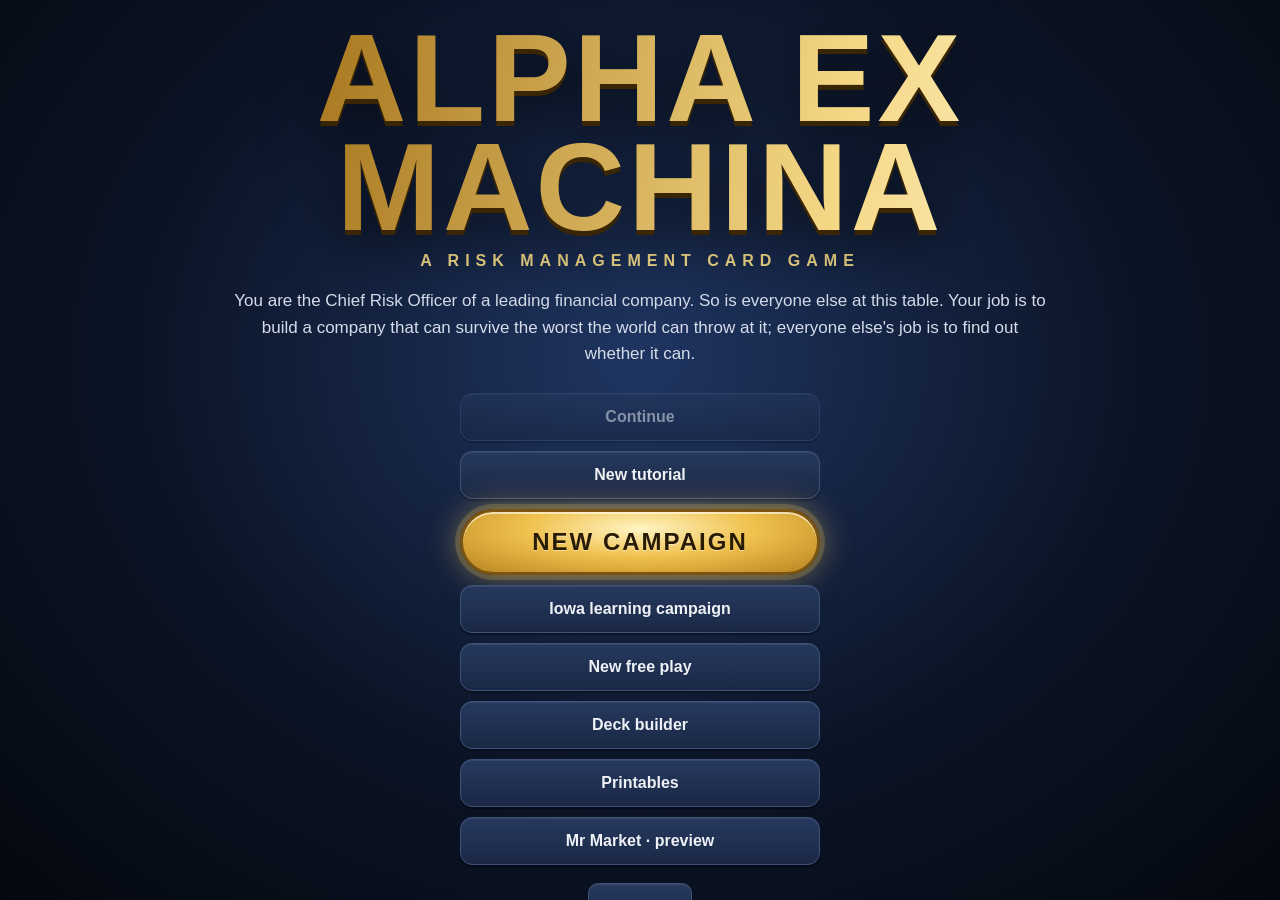
==== index.html @ c1aa37e7 "Publish Alpha ex Machina build (source d7774480)" ====
<!doctype html>
<html lang="en">
  <head>
    <meta charset="UTF-8" />
    <meta name="viewport" content="width=device-width, initial-scale=1.0" />
    <link rel="icon" type="image/svg+xml" href="./favicon.svg" />
    <meta name="description" content="Alpha ex Machina: a risk management card game. Build a financial company, run stress scenarios against your rivals, and stay solvent." />
    <!-- Playtest build: keep the public site out of search results until launch. -->
    <meta name="robots" content="noindex, nofollow" />
    <title>Alpha ex Machina</title>
    <script type="module" crossorigin src="./assets/index-DWmsCntr.js"></script>
    <link rel="stylesheet" crossorigin href="./assets/index-D6euRzTX.css">
  </head>
  <body>
    <div id="root"></div>
  </body>
</html>
---- assets/index-D6euRzTX.css ----
.iowa-course{color:#f0eade;max-width:1160px;margin:0 auto;padding:32px 24px 60px}.iowa-header{border-bottom:3px solid #eebc35;justify-content:space-between;align-items:start;gap:20px;padding-bottom:22px;display:flex}.iowa-eyebrow{color:#edc458;letter-spacing:.13em;font-size:11px;font-weight:800}.iowa-header h1{margin:8px 0 0;font-size:clamp(36px,6vw,66px);line-height:1.1}.iowa-header p{color:#c7beb0;margin:10px 0 0}.iowa-intro{justify-content:space-between;align-items:center;gap:30px;margin:26px 0;display:flex}.iowa-intro p{max-width:690px;line-height:1.6}.iowa-progress{gap:7px;min-width:130px;display:grid}.iowa-progress strong{color:#edc458;font-size:32px}.iowa-progress span{color:#c7beb0;font-size:12px}.iowa-progress progress{accent-color:#edc458;width:130px}.iowa-layout{grid-template-columns:255px minmax(0,1fr);gap:28px;margin-top:30px;display:grid}.iowa-route{flex-direction:column;gap:9px;display:flex}.iowa-route button{text-align:left;background:#211f1b;border:1px solid #514b3e;gap:6px;padding:15px;display:grid}.iowa-route button span{color:#afa99d;font-size:11px}.iowa-route button[aria-current]{background:#373020;border-color:#edc458}.iowa-route button[aria-current] span{color:#edc458}.iowa-lesson{background:#211f1c;border:1px solid #514b3e;border-radius:12px;min-width:0;padding:28px}.iowa-lesson h2{margin:10px 0 12px;font-size:28px}.iowa-lesson p{line-height:1.65}.iowa-objective{color:#f3d77f;font-size:18px}.iowa-opening,.iowa-reflection,.iowa-reward{border-top:1px solid #514b3e;margin-top:24px;padding-top:10px}.iowa-card-chips{flex-wrap:wrap;gap:8px;margin-bottom:18px;display:flex}.iowa-card-chips button{text-align:left;align-items:center;gap:8px;max-width:100%;padding:0 10px 0 0;font-size:12px;display:flex}.iowa-card-chips img{object-fit:cover;border-radius:5px 0 0 5px;width:42px;height:42px}.iowa-opening details{margin-bottom:20px}.iowa-course summary{cursor:pointer;color:#edc458;padding:10px 0}.iowa-choice-grid{grid-template-columns:repeat(2,minmax(0,1fr));gap:12px;display:grid}.iowa-choice-grid button{text-align:left;white-space:normal;border-color:#edc458;gap:12px;padding:18px;display:grid}.iowa-choice-grid span{line-height:1.5}.iowa-choice-grid b{color:#edc458;font-size:12px}.iowa-sources{margin-top:24px;font-size:13px}.iowa-sources li{overflow-wrap:anywhere;margin:12px 0}.iowa-sources a{color:#e9cf7d}.iowa-deck{border-top:1px solid #514b3e;margin-top:30px;padding:18px 0}.iowa-deck-list{grid-template-columns:repeat(3,minmax(0,1fr));gap:8px;display:grid}.iowa-deck-list button{text-align:left;white-space:normal}.iowa-footer{color:#b3aca0;font-size:13px;line-height:1.6}.iowa-resume,.iowa-complete{background:#353020;border:1px solid #edc458;border-radius:8px;margin-top:20px;padding:18px}.iowa-resume{justify-content:space-between;align-items:center;gap:16px;display:flex}.iowa-warning{z-index:500;color:#fff;background:#5d2925;padding:16px;position:relative}.iowa-warning .button-row{margin-top:10px}.iowa-drill{color:#f0eade;background:#353020;border-bottom:1px solid #edc458;gap:5px;padding:12px 20px;font-size:13px;display:grid}@media (width<=700px){.iowa-course{padding:20px 14px 40px}.iowa-header{align-items:center}.iowa-header button{flex-shrink:0}.iowa-intro{gap:15px}.iowa-progress{min-width:80px}.iowa-progress progress{width:80px}.iowa-layout{grid-template-columns:1fr;gap:16px}.iowa-route{grid-template-columns:repeat(2,minmax(0,1fr));display:grid}.iowa-route button{padding:12px}.iowa-lesson{padding:20px}.iowa-choice-grid,.iowa-deck-list{grid-template-columns:1fr}.iowa-resume{flex-direction:column;align-items:start}}:root{--k:1;--bg:#0b1322;--panel:#16233d;--panel-2:#1c2b4a;--line:#2b3b5c;--text:#eef1f6;--muted:#9aa8c0;--gold:#e0b84f;--gold-2:#f6dc8a;--brass:#c9a24a;--danger:#e0605a;--ok:#5fbf7a;--glow:#3dff6e;--paper:#f7f5ef;--ink:#1d1b18;--report-ink:#1b2230;--report-muted:#5b6475;--life:#e3d3a4;--annuity:#aec8e6;--health:#b1d8b5;--pc:#e6a99d;--specialty:#c5b6db;--financials:#9ed9d3;--serif:"Palatino Linotype", Palatino, "Book Antiqua", Georgia, serif;--sans:"Avenir Next", Avenir, "Segoe UI", "Helvetica Neue", Helvetica, Arial, sans-serif;--condensed:"Avenir Next Condensed", "Bahnschrift SemiCondensed", "Roboto Condensed", "Arial Narrow", sans-serif;--figure:"DIN Alternate", Bahnschrift, "Roboto Condensed", "Arial Narrow", sans-serif;--strip-font:"DIN Condensed", "Bahnschrift Condensed", "Roboto Condensed", "Arial Narrow", sans-serif;--display:"Arial Black", "Helvetica Neue", Arial, sans-serif;--outline:0 0 2px #000, 0 1px 0 #000, 0 -1px 0 #000, 1px 0 0 #000, -1px 0 0 #000, 0 2px 3px #0009;--lightningcss-light: ;--lightningcss-dark:initial;color-scheme:dark;color:var(--text);background:var(--bg);font-family:-apple-system,BlinkMacSystemFont,Segoe UI,Roboto,Helvetica,Arial,sans-serif}*{box-sizing:border-box}img{-webkit-user-drag:none}body{background:var(--bg);min-height:100vh;margin:0}h1,h2,h3,h4{margin:.4em 0}a{color:var(--gold)}.muted{color:var(--muted)}button,.button{font:inherit;color:var(--text);cursor:pointer;background:linear-gradient(#26395e,#1a2845);border:1px solid #3d5179;border-radius:10px;justify-content:center;align-items:center;gap:6px;padding:7px 14px;font-size:13px;font-weight:600;text-decoration:none;transition:transform 80ms,filter .15s,border-color .15s;display:inline-flex;box-shadow:inset 0 1px #ffffff14,0 2px #00000059}button:hover:not(:disabled),.button:hover{filter:brightness(1.15);border-color:var(--gold)}button:active:not(:disabled){transform:translateY(1px)}button:disabled{opacity:.5;cursor:not-allowed}button.primary{color:#2a1b04;text-shadow:0 1px #ffffff59;background:linear-gradient(#f8d97f,#d6a53a);border-color:#8a6414}button.big,.button.big{border-radius:12px;padding:11px 22px;font-size:16px}button small{opacity:.85;font-weight:500}button:focus-visible,select:focus-visible,[role=button]:focus-visible{outline:3px solid var(--gold);outline-offset:2px}select{font:inherit;color:var(--text);background:var(--panel-2);border:1px solid var(--line);border-radius:8px;padding:5px 8px;font-size:13px}.button-row{flex-wrap:wrap;align-items:center;gap:8px;display:flex}.button-row.center{justify-content:center}.check{align-items:center;gap:6px;margin:4px 0;font-size:14px;display:flex}.check.small{color:var(--muted);font-size:12px}.play-button{font-family:var(--display);letter-spacing:2px;text-transform:uppercase;color:#2a1b04;text-shadow:0 1px #ffffff73;background:radial-gradient(at 50% 28%,#fff4c4,#f0c24f 45%,#b98521 100%);border:3px solid #7a5410;border-radius:999px;padding:16px 46px;font-size:24px;animation:2.4s ease-in-out infinite glow-pulse;box-shadow:0 0 0 5px #e0b84f38,0 0 32px #ffd26480,inset 0 2px #fff9}.play-button small{letter-spacing:0;text-transform:none;font-family:-apple-system,Segoe UI,sans-serif;font-size:13px}.card-face{--strip:#56657a;--strip2:var(--strip);--accent:var(--strip);background:var(--paper);width:300px;height:420px;color:var(--report-ink);font-family:var(--sans);text-align:left;border-radius:12px;display:flex;position:relative;overflow:hidden;box-shadow:0 10px 24px #00000073,0 0 0 1px #2b2f36}.card-strip{background:linear-gradient(var(--strip) 50%, var(--strip2) 50%);flex-direction:column;flex:none;justify-content:space-between;align-items:center;width:26px;padding:62px 0 8px;display:flex}.strip-label{writing-mode:vertical-rl;white-space:nowrap;font-family:var(--strip-font);letter-spacing:3px;text-transform:uppercase;color:#fff;font-size:15px;font-weight:700;rotate:180deg}.card-strip .pips{flex-direction:column;gap:3px}.card-strip .pip{border:1.5px solid #fff;width:17px;height:17px;font-size:9px}.card-main{flex-direction:column;flex:1;min-width:0;display:flex}.card-head{border-bottom:2px solid var(--accent);flex:none;padding:7px 10px 5px;position:relative}.card-face[data-dark=true] .card-head{padding-right:68px}.card-name{font-size:16px;font-weight:700;line-height:1.12;display:block}.card-class{white-space:nowrap;text-overflow:ellipsis;font-family:var(--condensed);letter-spacing:1px;text-transform:uppercase;color:var(--report-muted);margin-top:2px;font-size:9.5px;font-weight:600;display:block;overflow:hidden}.card-face .struck{color:var(--report-muted)}.dark-stamp{font-family:var(--strip-font);letter-spacing:2px;text-transform:uppercase;color:#9b1b33;background:#fff9;border:2px solid #9b1b33;border-radius:3px;padding:0 5px;font-size:13px;font-weight:700;position:absolute;top:6px;right:7px;rotate:8deg}.card-art{object-fit:cover;background:#2a2a2a;flex:0 158px;width:100%;height:158px;min-height:40px;display:block}.figures{background:color-mix(in srgb, var(--accent) 10%, white);border-bottom:1px solid color-mix(in srgb, var(--accent) 50%, white);flex:none;display:flex}.figure{flex:1;min-width:0;padding:3px 8px 4px}.figure+.figure{border-left:1px solid color-mix(in srgb, var(--accent) 40%, white)}.figure-label{font-family:var(--condensed);letter-spacing:1px;text-transform:uppercase;color:var(--report-muted);font-size:8.5px;font-weight:600;display:block}.figure-value{white-space:nowrap;font-family:var(--figure);align-items:center;gap:5px;font-size:19px;font-weight:700;line-height:1.15;display:flex}.figure-value.text{font-size:13.5px;line-height:1.6}.figure-value small{font-family:var(--sans);color:var(--report-muted);text-overflow:ellipsis;font-size:8.5px;font-style:italic;font-weight:400;overflow:hidden}.unit{flex:none;display:inline-block}.unit.leverage{background:#2f7fd0;border:1px solid #1d4f82;border-radius:1px;width:9px;height:9px;margin:0 2px;rotate:45deg}.unit.surplus{background:#d19a2a;border:1px solid #7a5210;border-radius:50%;width:11px;height:11px}.pips{gap:3px;display:flex}.pip{width:16px;height:16px;font-size:9px;font-family:var(--display);color:var(--ink);border:1px solid #3b3b3b;border-radius:50%;place-items:center;display:grid}.pip[data-line=Life]{background:var(--life)}.pip[data-line=Annuity]{background:var(--annuity)}.pip[data-line=Health]{background:var(--health)}.pip[data-line=P\&C]{background:var(--pc)}.pip[data-line=Specialty]{background:var(--specialty)}.pip[data-line=Financials]{background:var(--financials)}.text-box{flex:1 0 auto;min-height:0;padding:6px 10px 3px;font-size:12px;line-height:1.32}.text-box p{margin:0 0 5px}.tags,.chips{flex-wrap:wrap;gap:3px;margin-bottom:5px;display:flex}.tag-pill{font-family:var(--condensed);letter-spacing:.6px;text-transform:uppercase;color:#fff;background:var(--accent);border-radius:3px;padding:1px 5px;font-size:9.5px;font-weight:700}.chip{font-family:var(--condensed);border-radius:6px;padding:1px 5px;font-size:10px;font-weight:700}.chip.exposure{color:#7c2419;background:#f6d9d4;border:1px solid #b3473a}.chip.hedge{color:#1f5a2b;background:#dcefdc;border:1px solid #3f8a4c}.text-box .tag-note{color:var(--report-muted);font-size:.82em;font-style:italic}.text-box .flavor{color:var(--report-muted);white-space:pre-line;font-style:italic}.text-box .flavor:before{content:"";background:var(--accent);width:40px;height:2px;margin-bottom:4px;display:block}.card-face.compact.text-l .text-box{font-size:16px;line-height:1.28}.card-face.compact.text-m .text-box{font-size:14px;line-height:1.28}.card-face.compact.text-s .text-box{font-size:12.5px;line-height:1.28}.card-face.compact.text-xs .text-box{font-size:11px;line-height:1.25}.card-face.compact.text-xxs .text-box{font-size:10px;line-height:1.22}.card-face.compact .chips .chip,.card-face.compact .tag-pill{font-size:11px}.card-face.compact .flavor{font-size:.86em}.card-face.text-long .text-box{font-size:11px;line-height:1.27}.card-face.text-longest .text-box{font-size:10px;line-height:1.24}.card-face.short-art .card-art{flex-basis:72px}.card-face.short-art .tag-note,.card-face[data-kind=scenario].short-art .chips{display:none}.card-footer{font-family:var(--strip-font);letter-spacing:1px;text-transform:uppercase;color:var(--report-muted);border-top:1px solid #d9dbe0;flex:none;justify-content:space-between;padding:3px 10px 4px;font-size:9px;font-weight:700;display:flex}.learn-more{z-index:3;color:#fff;min-width:24px;height:24px;font-family:var(--condensed);letter-spacing:.4px;text-transform:uppercase;background:#141a28bf;border:1.5px solid #ffffffe6;border-radius:999px;justify-content:center;align-items:center;gap:0;padding:0 6px;font-size:12px;font-weight:700;line-height:1;transition:background .15s,border-color .15s,opacity .15s;display:inline-flex;position:absolute;box-shadow:0 2px 6px #00000073}.learn-more b{font-family:var(--display);font-size:14px;line-height:1}.learn-more span{margin-left:5px;display:none}.learn-more:hover:not(:disabled),.learn-more:focus-visible{background:var(--gold);color:#2a1b04;filter:none;border-color:#fff}.learn-more:hover span,.learn-more:focus-visible span{display:inline}[data-kind=line][data-line=Life],.line-tile[data-line=Life]{--frame:var(--life)}[data-kind=line][data-line=Annuity],.line-tile[data-line=Annuity]{--frame:var(--annuity)}[data-kind=line][data-line=Health],.line-tile[data-line=Health]{--frame:var(--health)}[data-kind=line][data-line=P\&C],.line-tile[data-line=P\&C]{--frame:var(--pc)}[data-kind=line][data-line=Specialty],.line-tile[data-line=Specialty]{--frame:var(--specialty)}[data-kind=line][data-line=Financials],.line-tile[data-line=Financials]{--frame:var(--financials)}[data-kind=line][data-line2=Health],.line-tile[data-line2=Health]{--frame2:var(--health)}[data-kind=line][data-line2=Specialty],.line-tile[data-line2=Specialty]{--frame2:var(--specialty)}[data-kind=investment]{--frame:#c3cbd4}[data-kind=program]{--frame:#9fd1c8}[data-kind=talent]{--frame:#e3cf98}[data-kind=talent][data-ceo=true]{--frame:#d1a846}[data-kind=tool]{--frame:#d4dba8}[data-kind=scenario][data-tier=each_opponent]{--frame:#7a2e2e}[data-kind=scenario][data-tier=target_opponent]{--frame:#4a3464}[data-kind=scenario][data-tier=systemic]{--frame:#1f1f1f}[data-kind=line][data-line=Life]{--strip:#a07a2a}[data-kind=line][data-line=Annuity]{--strip:#3d6fa3}[data-kind=line][data-line=Health]{--strip:#3a8a55}[data-kind=line][data-line=P\&C]{--strip:#b4553e}[data-kind=line][data-line=Specialty]{--strip:#6c56a0}[data-kind=line][data-line=Financials]{--strip:#2a8c83}[data-kind=line][data-line2=Health]{--strip2:#3a8a55}[data-kind=line][data-line2=Specialty]{--strip2:#6c56a0}.card-face[data-kind=investment]{--strip:#56657a}.card-face[data-kind=program]{--strip:#33507a}.card-face[data-kind=talent]{--strip:#9a7b2f}.card-face[data-kind=office]{--strip:#397785}.card-face[data-kind=talent][data-ceo=true]{--strip:#7e5d12}.card-face[data-kind=tool]{--strip:#6b7a2c}.card-face[data-kind=scenario][data-inspection=false]{--strip:#8e2f2f}.card-face[data-kind=scenario][data-inspection=true]{--strip:#5a3d7c}.card-face[data-dark=true]{--strip:#2b1a1e;--strip2:#2b1a1e;--accent:#9b1b33;box-shadow:0 10px 24px #0000008c,0 0 14px #a5163073,0 0 0 1px #7d1426}.title-screen{background:radial-gradient(at 50% 40%,#1f3561 0%,#0b1426 55%,#04080f 100%);place-items:safe center;padding:24px;display:grid;position:fixed;inset:0;overflow:hidden auto}.title-drift{pointer-events:none;position:absolute;inset:0;overflow:hidden}.drift-card{left:calc(var(--i) * 10% - 4%);opacity:.2;filter:blur(1.2px)saturate(.8);scale:.46;rotate:calc((var(--i) - 4.5) * 7deg);animation:drift calc(30s + mod(var(--i) * 3, 7) * 2.9s) linear infinite;animation-delay:calc(mod(var(--i) * 7, 10) * -3.4s);position:absolute;bottom:-440px}.title-center{text-align:center;flex-direction:column;align-items:center;max-width:820px;display:flex;position:relative}.logo{font-family:var(--display);text-transform:uppercase;letter-spacing:3px;background:linear-gradient(100deg,#a8781f 0%,#f5d886 32%,#fff7d6 50%,#f5d886 68%,#a8781f 100%) 0 0/260% 100%;color:#0000;filter:drop-shadow(0 5px #3a2605)drop-shadow(0 16px 30px #000000b3);-webkit-background-clip:text;background-clip:text;flex-direction:column;align-items:center;margin:0;font-size:clamp(40px,12vw,124px);line-height:.88;animation:6s ease-in-out infinite shine,.9s cubic-bezier(.2,1.3,.4,1) both logo-in;display:flex}.tagline{letter-spacing:6px;text-transform:uppercase;color:var(--gold-2);margin:10px 0 0;font-weight:800}.title-center .lede{color:#d5dcea;margin:18px 0 26px;font-size:17px;line-height:1.55}.title-buttons{flex-direction:column;gap:10px;width:min(360px,100%);display:flex}.title-buttons>button{width:100%;min-height:48px}.menu-sound{min-height:44px;color:var(--gold-2);margin:18px 0 0}.title-notice{text-align:left;color:#d5dcea;border:1px solid var(--line);border-left:3px solid var(--gold);background:#0b1322e6;border-radius:8px;max-width:560px;margin:22px 0 0;padding:12px 16px;font-size:14px;line-height:1.5}.title-notice strong{color:var(--gold-2)}.continue-screen{max-width:680px}.continue-options,.printables-grid{grid-template-columns:repeat(auto-fit,minmax(min(240px,100%),1fr));gap:14px;display:grid}.continue-choice,.printable{text-align:left;color:var(--text);background:var(--panel);border:1px solid var(--line);border-radius:12px;flex-direction:column;align-items:flex-start;gap:8px;padding:18px;display:flex}.continue-choice strong,.printable strong{color:var(--gold-2);font-size:18px}.continue-choice span,.printable span{color:var(--muted);line-height:1.5}.printable{text-decoration:none}.printable:hover{border-color:var(--gold);background:var(--panel-2)}.printable small{color:var(--gold-2);margin-top:auto}.printables-screen h2{font-family:var(--serif);color:var(--gold-2)}.printables-screen section{margin:28px 0}.campaign-replace{border:1px solid var(--gold);border-radius:12px;margin-top:16px;padding:16px}.intro-player{z-index:200;background:var(--bg);place-items:center;display:grid;position:fixed;inset:0}.intro-player video{object-fit:contain;background:var(--bg);width:100%;min-width:0;height:100%;min-height:0}.intro-skip{top:max(16px, env(safe-area-inset-top));position:absolute;right:16px}.setup-screen,.screen{max-width:1120px;margin:0 auto;padding:22px 24px 60px}.setup-head{justify-content:space-between;align-items:center;gap:12px;display:flex}.setup-head h1{font-family:var(--serif);color:var(--gold-2);font-size:34px}.hero-select{grid-template-columns:minmax(0,1fr) 360px;align-items:start;gap:18px;display:grid}.deck-grid{grid-template-columns:repeat(auto-fill,minmax(150px,1fr));gap:12px;display:grid}.deck-hero{text-align:center;background:linear-gradient(#1c2b4a,#121d33);border:2px solid #2b3b5c;border-radius:16px;flex-direction:column;gap:6px;padding:14px 10px 12px}.deck-hero strong{font-family:var(--serif);font-size:15px}.deck-hero.chosen{border-color:var(--gold);transform:translateY(-3px);box-shadow:0 0 0 3px #e0b84f40,0 0 26px #e0b84f59}.deck-portrait,.rival-portrait,.detail-portrait{background:linear-gradient(#f6dc8a,#a87a26) border-box;border:4px solid #0000;border-radius:50% 50% 46% 46%/58% 58% 42% 42%;width:96px;height:114px;display:block;overflow:hidden;box-shadow:0 6px 14px #0000008c}.deck-portrait img,.rival-portrait img,.detail-portrait img{object-fit:cover;border-radius:inherit;width:100%;height:100%;display:block}.deck-line{text-transform:uppercase;letter-spacing:1.5px;font-size:11px;font-weight:800}[data-line=Life] .deck-line{color:var(--life)}[data-line=Annuity] .deck-line{color:var(--annuity)}[data-line=Health] .deck-line{color:var(--health)}[data-line=P\&C] .deck-line{color:var(--pc)}[data-line=Specialty] .deck-line{color:var(--specialty)}[data-line=Financials] .deck-line{color:var(--financials)}.deck-detail{background:linear-gradient(#1b2a48,#10192d);border:1px solid #c9a24a80;border-radius:18px;flex-direction:column;align-items:center;gap:10px;padding:18px;display:flex;position:sticky;top:16px}.detail-portrait{border-width:6px;width:170px;height:202px;animation:.45s cubic-bezier(.2,1.3,.4,1) both rise}.detail-text{flex-direction:column;gap:4px;width:100%;display:flex}.detail-text h2{font-family:var(--serif);margin:0;font-size:24px}.detail-text p{color:#d5dcea;margin:2px 0;font-size:14px;line-height:1.4}.deck-tagline{font-weight:600}.pressure{color:#f0b9b3!important;font-size:13px!important}.detail-text select{width:100%}.rivals-head{flex-wrap:wrap;align-items:center;gap:16px;margin-top:20px;display:flex}.rivals-head h2{font-family:var(--serif)}.rival-grid{grid-template-columns:repeat(auto-fill,minmax(240px,1fr));gap:12px;margin:12px 0;display:grid}.rival-choice{background:var(--panel);border:1px solid var(--line);border-radius:14px;align-items:center;gap:12px;padding:12px;font-size:13px;display:flex}.rival-choice .rival-portrait{border-width:3px;flex:none;width:64px;height:76px}.rival-fields{flex-direction:column;flex:1;gap:5px;min-width:0;display:flex}.setup-note{text-align:center}.screen .lede{color:#d5dcea;max-width:760px;font-size:17px;line-height:1.5}.howto-grid{grid-template-columns:1fr 1fr;gap:24px;display:grid}.howto h2{font-family:var(--serif);color:var(--gold-2)}.howto p,.howto li{color:#d5dcea;line-height:1.5}.glossary{grid-template-columns:repeat(auto-fill,minmax(300px,1fr));gap:8px 24px;display:grid}.glossary dt{color:var(--gold);font-weight:700}.glossary dd{color:#d5dcea;margin:2px 0 8px;font-size:14px}.modal-backdrop{z-index:120;background:#050a14b3;justify-content:center;align-items:center;padding:16px;display:flex;position:fixed;inset:0}.modal{background:var(--panel);border:1px solid var(--brass);border-radius:14px;flex-direction:column;gap:10px;width:min(520px,100%);padding:18px 20px;animation:.2s ease-out pop-in;display:flex;box-shadow:0 12px 40px #00000080}.modal h2{font-family:var(--serif);margin:0}.modal p{margin:0;line-height:1.45}.modal textarea{font:inherit;color:var(--text);background:var(--panel-2);border:1px solid var(--line);resize:vertical;border-radius:8px;min-height:110px;padding:10px;font-size:14px}.modal .error{color:var(--danger)}.learn-backdrop{z-index:130}.learn-dialog{gap:14px;width:min(860px,100%);max-height:92vh;overflow:auto}.learn-head{justify-content:space-between;align-items:flex-start;gap:12px;display:flex}.learn-kicker{letter-spacing:3px;text-transform:uppercase;color:var(--gold);font-size:12px;font-weight:800;display:block}.learn-head h2{margin:2px 0 0;font-size:26px;line-height:1.15}.learn-type{font-family:var(--condensed);letter-spacing:1px;text-transform:uppercase;color:var(--muted);margin-top:3px;font-size:12px;display:block}.learn-body{align-items:flex-start;gap:22px;display:flex}.learn-card{--ls:.8;width:calc(300px * var(--ls));height:calc(420px * var(--ls));flex:none}.learn-card-inner{width:300px;height:420px;transform:scale(var(--ls));transform-origin:0 0}.learn-text{flex-direction:column;flex:1;gap:12px;min-width:0;display:flex}.learn-text p{color:#e6ebf5;margin:0;font-size:16px;line-height:1.6}@media (width<=640px){.learn-body{flex-direction:column;align-items:center}.learn-card{--ls:.6}.learn-text p{font-size:15px}}@media (width<=900px){.hero-select{grid-template-columns:1fr}.deck-detail{position:static}.howto-grid{grid-template-columns:1fr}}[data-kind=office]{--frame:#92bbc5}.prototype-setup{background:#191e22;border:1px solid #907853;border-radius:12px;margin:16px 0 24px;padding:16px 20px}.prototype-setup summary,.prototype-match summary{cursor:pointer;font-weight:700}.prototype-options{grid-template-columns:repeat(auto-fit,minmax(250px,1fr));gap:16px;margin:20px 0;display:grid}.prototype-options label{cursor:pointer;align-items:flex-start;gap:10px;display:flex}.prototype-options input{flex:0 0 20px;width:20px;height:20px;margin:2px 0}.prototype-options small{color:#c4c9cb;margin-top:5px;line-height:1.4;display:block}.prototype-seed{flex-wrap:wrap;align-items:center;gap:12px;margin:16px 0;display:flex}.prototype-seed input{max-width:170px}.prototype-match{background:#191e22;border:1px solid #907853;border-radius:8px;padding:10px;font-size:12px}.prototype-match p{line-height:1.4}.stage{grid-template-columns:calc(66px * var(--k)) minmax(0, 1fr) calc(150px * var(--k));-webkit-user-select:none;user-select:none;background:radial-gradient(at 50% 38%,#172a50 0%,#0a1224 55%,#04070e 100%);grid-template-rows:minmax(0,1fr);display:grid;position:fixed;inset:0;overflow:hidden}.arena{isolation:isolate;min-height:0;margin:calc(16px * var(--k)) calc(14px * var(--k)) 0;border-radius:calc(34px * var(--k)) calc(34px * var(--k)) 0 0;box-shadow:inset 0 0 0 calc(3px * var(--k)) #b8903c, inset 0 0 0 calc(5px * var(--k)) #2c1b0c, inset 0 0 90px #000000b3;padding:calc(12px * var(--k)) calc(18px * var(--k)) calc(118px * var(--k));gap:calc(4px * var(--k));background-color:#13213b;background-image:radial-gradient(at 50% 48%,#78a0ff17,#0000 58%),radial-gradient(#ffffff09 1px,#0000 1.3px);background-size:auto,5px 5px;grid-column:2;grid-template-rows:auto minmax(0,1fr) auto auto;display:grid;position:relative}.arena:before{content:"";z-index:-1;inset:calc(-15px * var(--k)) calc(-15px * var(--k)) 0;padding:calc(15px * var(--k)) calc(15px * var(--k)) 0;border-radius:calc(48px * var(--k)) calc(48px * var(--k)) 0 0;-webkit-mask-composite:xor;background:linear-gradient(#ffdcaa1f,#00000040),repeating-linear-gradient(91deg,#5d3a20 0 7px,#4b2e18 7px 11px,#6a452a 11px 19px,#52331c 19px 24px);position:absolute;-webkit-mask:linear-gradient(#000 0 0) content-box,linear-gradient(#000 0 0);-webkit-mask-composite:xor,source-over;mask:linear-gradient(#000 0 0) content-box exclude,linear-gradient(#000 0 0)}.arena:after{content:"";z-index:-1;width:calc(330px * var(--k));height:calc(330px * var(--k));box-shadow:0 0 0 calc(16px * var(--k)) #c9a24a09, inset 0 0 0 calc(34px * var(--k)) #c9a24a08;pointer-events:none;border:2px solid #c9a24a21;border-radius:50%;position:absolute;top:47%;left:50%;translate:-50% -50%}.table-center{min-height:calc(120px * var(--k));place-items:center;display:grid;position:relative}.arena.drop-ok .table-center{outline-offset:calc(-8px * var(--k));border-radius:26px;outline:2px dashed #3dff6e73}.arena.drop-hover .table-center{background:radial-gradient(#3dff6e24,#0000 70%)}.nft-links{z-index:13;pointer-events:none;color:#b8a1ff;width:100%;height:100%;position:absolute;inset:0;overflow:hidden}.nft-link-shadow,.nft-link-thread{fill:none;stroke-linecap:round}.nft-link-shadow{stroke:#080f20;stroke-width:5px;opacity:.8}.nft-link-thread{stroke:currentColor;stroke-width:2px;stroke-dasharray:5 4}.nft-link-dot{fill:currentColor;stroke:#080f20;stroke-width:1px}.rival-row{justify-content:center;align-items:flex-start;gap:calc(12px * var(--k));z-index:12;display:flex;position:relative}:is(.rival-row:has(.action-menu),.rival-row:has(.showcase)){z-index:60}.rival{--seat:#ff8a65;flex:0 1 calc(310px * var(--k));min-width:0;padding:calc(8px * var(--k)) calc(10px * var(--k));border-radius:calc(16px * var(--k));background:linear-gradient(#080d1a99,#080d1a4d);border:1px solid #c9a24a59;transition:box-shadow .3s,border-color .3s;position:relative}.rivals-1 .rival{flex-basis:calc(440px * var(--k))}.rival.active{border-color:var(--seat);box-shadow:0 0 0 1px var(--seat), 0 0 26px color-mix(in srgb, var(--seat) 40%, transparent)}.rival.out{opacity:.6}.rival-top{gap:calc(10px * var(--k));align-items:center;display:flex}.rival-info{min-width:0;font-size:calc(12px * var(--k));flex-direction:column;gap:3px;display:flex}.rival-name{font-family:var(--serif);font-size:calc(17px * var(--k));color:#fff}.rival-deck{color:var(--muted);white-space:nowrap;text-overflow:ellipsis;overflow:hidden}.counts{color:#c9d3e6;gap:12px;font-weight:700;display:flex}.hand-count,.deck-count{align-items:center;gap:4px;display:inline-flex}.hand-count:before,.deck-count:before{content:"";width:calc(10px * var(--k));height:calc(14px * var(--k));border:1px solid var(--gold);background:repeating-linear-gradient(-6deg,#14213d 0 3px,#22345c 3px 4px);border-radius:2px}.deck-count:before{box-shadow:2px 2px 0 #0b1426, 3px 3px 0 var(--gold)}.hand-count:after{content:" in hand";color:var(--muted);font-weight:500}.deck-count:after{content:" in deck";color:var(--muted);font-weight:500}.rival-board{gap:calc(4px * var(--k));margin-top:calc(6px * var(--k));min-height:calc(28px * var(--k));flex-wrap:wrap;align-items:center;display:flex}.mini-lines{flex-wrap:wrap;align-items:center;gap:2px;display:inline-flex}.forecasts{flex-wrap:wrap;gap:6px;margin-top:6px;display:flex}.forecast-card{max-width:100%;font-size:calc(11px * var(--k));color:#ffe1dd;background:linear-gradient(#6b2424,#3e1414);border:1px solid #e0605a;border-radius:8px;align-items:center;gap:6px;padding:3px 8px 3px 3px;font-weight:700;animation:2s ease-in-out infinite threat-glow;display:flex;box-shadow:0 0 12px #e0605a73}.forecast-card img{width:calc(34px * var(--k));height:calc(22px * var(--k));object-fit:cover;border-radius:4px}.forecast-card span{white-space:nowrap;text-overflow:ellipsis;overflow:hidden}.developing{flex-wrap:wrap;gap:6px;margin-top:4px;display:flex}.developing-chip{font-size:calc(11px * var(--k));background:#2a2a2a;border:1px solid #777;border-radius:999px;padding:2px 8px}.my-risk-chips{display:none}.risk-chips{margin-top:calc(6px * var(--k));font-size:calc(10.5px * var(--k));flex-wrap:wrap;align-items:center;gap:3px;display:flex}.risk-label{font-size:calc(9px * var(--k));letter-spacing:1px;text-transform:uppercase;color:var(--muted);margin-right:2px;font-weight:800}.risk-chip{--heat:.3;white-space:nowrap;color:#ffece8;background:color-mix(in srgb, #c62f25 calc(var(--heat) * 90%), #26324c);border:1px solid color-mix(in srgb, #ff7a6b calc(var(--heat) * 100%), #3d4d72);border-radius:999px;padding:1px 6px;font-weight:800}.risk-chip b{font-family:var(--display)}.risk-chip.threatened{outline-offset:1px;outline:2px solid #ff4a3d;animation:1.6s ease-in-out infinite threat-glow}.risk-none,.risk-more{color:var(--muted);font-style:italic}.risk-more{cursor:help;font-style:normal;font-weight:800}.risk-panel{text-align:left;width:100%;box-shadow:none;background:#080c18b8;border:1px solid #c9a24a66;border-radius:12px;flex-direction:column;align-items:stretch;gap:5px;padding:8px 8px 7px;font-weight:500;display:flex}.risk-panel:hover:not(:disabled){filter:none;border-color:var(--gold)}.risk-title{letter-spacing:1.5px;text-transform:uppercase;color:var(--gold-2);font-size:10px;font-weight:800}.risk-bars{flex-direction:column;gap:3px;display:flex}.risk-row{grid-template-columns:46px 1fr 16px;align-items:center;gap:5px;font-size:10.5px;display:grid}.risk-tag{color:#d5dcea;white-space:nowrap;font-weight:800;overflow:hidden}.risk-bar{background:#22324f;border-radius:4px;height:7px;overflow:hidden}.risk-bar i{background:linear-gradient(90deg,#a8392d,#ff6b5a);border-radius:4px;height:100%;transition:width .45s ease-out;display:block}.risk-row b{font-family:var(--display);text-align:right;font-size:11px}.risk-row.threatened .risk-tag{color:#ff9d94}.risk-row.threatened .risk-bar{box-shadow:0 0 0 1px #ff4a3d,0 0 8px #ff4a3db3}.risk-worst{color:var(--muted);border-top:1px solid #ffffff14;justify-content:space-between;gap:6px;margin-top:2px;padding-top:4px;font-size:10.5px;display:flex}.risk-worst b{font-family:var(--display);color:#ff9d94}.risk-worst.lethal b{color:#ff3d2e;text-shadow:0 0 8px #ff3d2ecc}.risk-worst.turtle{color:#bfe8cc}.hero{--seat:#4fc3f7;--size:calc(70px * var(--k));width:var(--size);height:calc(var(--size) * 1.18);flex:none;position:relative}.hero.big{--size:calc(100px * var(--k))}.hero .portrait{cursor:pointer;border:calc(4px * var(--k)) solid transparent;background:linear-gradient(160deg,#fbe6a3,#b8862f 55%,#7a5418) border-box;border-radius:50% 50% 46% 46%/58% 58% 42% 42%;width:100%;height:100%;padding:0;transition:box-shadow .3s,filter .3s;display:block;overflow:hidden;box-shadow:0 7px 16px #000000a6,inset 0 0 14px #0009}.hero .portrait:hover{filter:brightness(1.08);border-color:#0000}.hero .portrait img{object-fit:cover;border-radius:inherit;width:100%;height:100%;display:block}.hero.active .portrait{box-shadow:0 0 0 3px var(--seat), 0 0 26px var(--seat), 0 7px 16px #000000a6;animation:2s ease-in-out infinite turn-glow}.hero.out .portrait,.hero.failing .portrait{filter:grayscale()brightness(.7)contrast(1.1)}.hero.out .portrait:after,.hero.failing .portrait:after{content:"";background:linear-gradient(118deg,#0000 47%,#000000d9 48%,#0000 50%),linear-gradient(35deg,#0000 57%,#000c 58%,#0000 59.5%),linear-gradient(170deg,#0000 38%,#000000bf 39%,#0000 40.5%);position:absolute;inset:0}.hero .portrait{position:relative}.ceo-absent{color:#fff;text-align:center;background:#080f19e6;padding:4px 2px;font-size:10px;line-height:1.25;position:absolute;bottom:17%;left:0;right:0}.committed-badge{z-index:4;width:calc(20px * var(--k));height:calc(20px * var(--k));font-size:calc(13px * var(--k));color:#55606e;background:#f4f1ea;border:1px solid #55606e;border-radius:50%;place-items:center;line-height:1;display:grid;position:absolute;top:-4px;right:-2px;box-shadow:0 2px 4px #0009}.surplus-badge{right:calc(-9px * var(--k));bottom:calc(-6px * var(--k));z-index:5;width:calc(34px * var(--k));height:calc(34px * var(--k));font-family:var(--display);font-size:calc(15px * var(--k));color:#fff;text-shadow:var(--outline);background:radial-gradient(circle at 35% 30%,#fff5c9,#eabf4f 45%,#9c6c1b 100%);border:2px solid #573a09;border-radius:50%;place-items:center;display:grid;position:absolute;box-shadow:0 3px 7px #000000a6,inset 0 -3px #0003}.hero.big .surplus-badge{width:calc(48px * var(--k));height:calc(48px * var(--k));font-size:calc(22px * var(--k));right:calc(-14px * var(--k))}.surplus-badge span{animation:.4s ease-out tick-pop;display:block}.surplus-badge.low{background:radial-gradient(circle at 35% 30%,#ffd0c8,#e0605a 45%,#7c1f1a 100%);border-color:#4a0f0b;animation:1.3s ease-in-out infinite low-pulse}.threat{left:calc(-12px * var(--k));top:calc(-8px * var(--k));z-index:6;font-family:var(--display);font-size:calc(15px * var(--k));color:#fff;text-shadow:var(--outline);background:linear-gradient(#e0413a,#8e150c);border:2px solid #3e0703;border-radius:999px;padding:1px 8px;animation:1.1s ease-in-out infinite threat-bob;position:absolute;box-shadow:0 0 14px #ff3c28b3}.threat.lethal{background:linear-gradient(#ff2d1f,#5e0600);box-shadow:0 0 24px #ff1e0af2}.hero.lethal .portrait{box-shadow:0 0 0 3px #ff2d1f,0 0 30px #ff2d1f}.thinking{left:50%;bottom:calc(-10px * var(--k));z-index:6;border:1px solid var(--seat);background:#080c18e6;border-radius:999px;gap:4px;padding:4px 8px;display:flex;position:absolute;translate:-50%}.thinking i{background:var(--seat);border-radius:50%;width:6px;height:6px;animation:1s ease-in-out infinite dots}.thinking i:nth-child(2){animation-delay:.15s}.thinking i:nth-child(3){animation-delay:.3s}.bubble{left:50%;top:calc(-10px * var(--k));z-index:30;width:max-content;max-width:calc(230px * var(--k));color:#1d1b18;font-family:var(--serif);font-size:calc(14px * var(--k));background:#fffaf0;border-radius:14px;padding:8px 12px;font-weight:600;line-height:1.3;animation:.35s cubic-bezier(.2,1.6,.4,1) both bubble-in;position:absolute;translate:-50% -100%;box-shadow:0 8px 22px #0000008c}.bubble:after{content:"";border:9px solid #0000;border-top-color:#fffaf0;border-bottom:0;position:absolute;bottom:-8px;left:50%;translate:-50%}.rival .bubble{top:6%;left:100%;translate:10px}.rival .bubble:after{border:9px solid #0000;border-left:0;border-right-color:#fffaf0;top:14px;bottom:auto;left:-8px;translate:0}.capacity{align-items:center;gap:calc(7px * var(--k));display:flex}.gems{gap:calc(4px * var(--k));max-width:calc(180px * var(--k));flex-wrap:wrap;display:flex}.gem{--gc:#6fb1ff;width:calc(15px * var(--k));height:calc(15px * var(--k));border-radius:3px;transition:background .35s,box-shadow .35s,scale .35s;rotate:45deg}.gem[data-line=Life]{--gc:#f2c75a}.gem[data-line=Annuity]{--gc:#6fb1ff}.gem[data-line=Health]{--gc:#5fd38a}.gem[data-line=P\&C]{--gc:#ff8a6b}.gem[data-line=Specialty]{--gc:#b88cff}.gem[data-line=Financials]{--gc:#3fd0c9}.gem.floating{--gc:#fff}.gem.available{background:radial-gradient(circle at 30% 30%, #fff, var(--gc) 45%, color-mix(in srgb, var(--gc) 55%, black));box-shadow:0 0 9px color-mix(in srgb, var(--gc) 75%, transparent), inset 0 0 0 1px #00000059}.gem.committed{box-shadow:inset 0 0 0 calc(1.5px * var(--k)) color-mix(in srgb, var(--gc) 60%, transparent);background:#121a2c;scale:.82}.capacity b{font-family:var(--display);font-size:calc(20px * var(--k));color:#a8d8ff;text-shadow:var(--outline);white-space:nowrap}.capacity b small{color:#7f9ec4;font-size:.65em}.capacity.compact .gem{width:calc(9px * var(--k));height:calc(9px * var(--k))}.capacity.compact .gems{max-width:calc(130px * var(--k));gap:3px}.capacity.compact b{font-size:calc(13px * var(--k))}.minion{width:calc(78px * var(--k));height:calc(100px * var(--k));flex:none;position:relative}.minion-art{inset:0 0 calc(12px * var(--k));border:calc(3px * var(--k)) solid #d8c083;background:#222;border-radius:50%/46%;transition:box-shadow .25s,filter .3s;position:absolute;overflow:hidden;box-shadow:0 6px 12px #0009,inset 0 0 8px #00000080}.minion-art img{object-fit:cover;width:100%;height:100%;display:block}.minion-name{z-index:2;width:calc(96px * var(--k));text-align:center;font-size:calc(9.5px * var(--k));color:#2a1d08;background:linear-gradient(#f5e6b8,#d2b672);border:1px solid #6b5220;border-radius:5px;padding:2px 3px;font-weight:800;line-height:1.05;position:absolute;bottom:0;left:50%;translate:-50%;box-shadow:0 2px 4px #00000080}.hire-gem{left:calc(-5px * var(--k));top:calc(-3px * var(--k));z-index:3;width:calc(21px * var(--k));height:calc(21px * var(--k));font-family:var(--display);font-size:calc(11px * var(--k));color:#fff;text-shadow:var(--outline);background:radial-gradient(circle at 35% 30%,#a8e7ff,#2587c5 60%,#104c7a);border:1px solid #052c4a;border-radius:3px;place-items:center;display:grid;position:absolute}.lock{right:calc(-4px * var(--k));bottom:calc(10px * var(--k));font-size:calc(11px * var(--k));z-index:3;filter:drop-shadow(0 1px 1px #000);position:absolute}.tag{z-index:4;white-space:nowrap;font-family:var(--display);color:#fff;text-shadow:var(--outline);background:#7e3fd1;border-radius:999px;padding:1px 8px;font-size:11px;animation:.3s ease-out both pop-in;position:absolute;top:-12px;left:50%;translate:-50%}.minion.committed .minion-art{filter:grayscale(.85)brightness(.62)}.minion.committed{opacity:.85}.minion.mini{width:calc(32px * var(--k));height:calc(38px * var(--k))}.minion.mini .minion-art{border-width:2px;inset:0}.minion.mini .hire-gem{width:calc(14px * var(--k));height:calc(14px * var(--k));font-size:calc(8px * var(--k));top:-4px;left:-4px}.minion.mini .committed-badge{width:11px;height:11px;font-size:7px;top:-5px;right:-4px}.minion.mini .lock{font-size:9px;bottom:-3px;right:-4px}.gadget{width:calc(74px * var(--k));height:calc(100px * var(--k));flex:none;position:relative}.gadget-art{inset:calc(6px * var(--k)) calc(2px * var(--k)) calc(16px * var(--k));border-radius:calc(12px * var(--k));border:calc(3px * var(--k)) solid #9aa65a;background:#222;transition:box-shadow .25s,filter .3s;position:absolute;overflow:hidden;box-shadow:0 6px 12px #0009,inset 0 0 8px #00000080}.gadget-art img{object-fit:cover;width:100%;height:100%;display:block}.gadget-name{z-index:2;width:calc(92px * var(--k));text-align:center;font-size:calc(9.5px * var(--k));color:#232a0c;background:linear-gradient(#eef2cf,#b7c178);border:1px solid #56601f;border-radius:5px;padding:2px 3px;font-weight:800;line-height:1.05;position:absolute;bottom:0;left:50%;translate:-50%;box-shadow:0 2px 4px #00000080}.gadget .carry-cost{left:auto;right:calc(-5px * var(--k));top:calc(18px * var(--k))}.gadget-chips{left:50%;top:calc(-6px * var(--k));z-index:3;white-space:nowrap;gap:2px;display:flex;position:absolute;translate:-50%}.gadget.committed .gadget-art{filter:grayscale(.85)brightness(.62)}.gadget.committed{opacity:.85}.gadget.mini{width:calc(30px * var(--k));height:calc(30px * var(--k))}.gadget.mini .gadget-art{border-width:2px;border-radius:6px;inset:0}.gadget.mini .hire-gem{width:calc(14px * var(--k));height:calc(14px * var(--k));font-size:calc(8px * var(--k));top:-4px;left:-4px}.gadget.mini .committed-badge{width:11px;height:11px;font-size:7px;top:-5px;right:-4px}.gadget.mini .carry-cost{display:none}.line-tile{--frame:#c3cbd4;width:calc(86px * var(--k));height:calc(104px * var(--k));padding:calc(3px * var(--k));border-radius:calc(9px * var(--k));background:var(--frame);color:var(--ink);border:2px solid #111;flex-direction:column;flex:none;gap:2px;transition:filter .35s,opacity .35s;display:flex;position:relative;box-shadow:0 5px 10px #0000008c}.line-tile[data-line2]{background:linear-gradient(90deg, var(--frame) 45%, var(--frame2) 55%)}.tile-art{height:calc(40px * var(--k));background:#333;border:1px solid #333;border-radius:5px;flex:none;overflow:hidden}.tile-art img{object-fit:cover;width:100%;height:100%;display:block}.tile-name{font-family:var(--sans);font-size:calc(9.5px * var(--k));-webkit-line-clamp:2;-webkit-box-orient:vertical;font-weight:700;line-height:1.12;display:-webkit-box;overflow:hidden}.tile-chips{flex-wrap:wrap;gap:2px;margin-top:auto;display:flex}.mini{font-size:calc(8px * var(--k));border-radius:3px;padding:0 3px;font-weight:800;line-height:1.4}.mini.exposure{color:#7c2419;background:#f6d9d4;border:1px solid #b3473a}.mini.exposure.core{opacity:.5;text-decoration:line-through}.mini.hedge{color:#1f5a2b;background:#dcefdc;border:1px solid #3f8a4c}.line-tile.committed{opacity:.72;filter:saturate(.45)brightness(.8)}.capacity-pip{right:calc(4px * var(--k));top:calc(4px * var(--k));z-index:2;width:calc(11px * var(--k));height:calc(11px * var(--k));background:radial-gradient(circle at 30% 30%,#e8f4ff,#3f8fe0 50%,#123e75);border:1px solid #0d2c49;border-radius:2px;position:absolute;rotate:45deg;box-shadow:0 0 5px #50a0ffb3}.line-tile.committed .capacity-pip{box-shadow:none;border:calc(1.5px * var(--k)) solid #55606e;background:#f4f1ea}.committed-stamp{left:50%;top:calc(24px * var(--k));z-index:3;font-family:var(--display);font-size:calc(9px * var(--k));letter-spacing:1px;text-transform:uppercase;white-space:nowrap;color:#b3261e;background:#fffaf0e0;border:2px solid #b3261e;border-radius:3px;padding:0 4px;animation:.35s ease-out both stamp;position:absolute;translate:-50% -50%;rotate:-12deg}.line-tile.mini{width:calc(19px * var(--k));height:calc(27px * var(--k));border-width:1px;border-radius:4px;gap:0;padding:1px}.line-tile.mini .tile-art{border:0;border-radius:3px;height:100%}.line-tile.mini .capacity-pip{width:6px;height:6px;box-shadow:none;border-width:1px;top:2px;right:2px}.line-tile.mini.committed{opacity:.5}.cover-badge{z-index:3;color:#0b3a33;background:radial-gradient(circle at 35% 30%,#e6fffa,#5fc4b1);border:1px solid #1f6d61;border-radius:50%;place-items:center;width:18px;height:18px;font-size:11px;display:grid;position:absolute;top:-6px;right:-6px;box-shadow:0 2px 4px #00000080}.line-tile.mini .cover-badge{width:11px;height:11px;font-size:7px;top:-4px;right:-4px}.coin{width:calc(54px * var(--k));height:calc(54px * var(--k));border:calc(3px * var(--k)) solid #d9b25a;background:#333;border-radius:50%;flex:none;position:relative;box-shadow:0 4px 10px #0009,inset 0 0 0 2px #00000059}.coin img{object-fit:cover;border-radius:50%;width:100%;height:100%;display:block}.yield{z-index:2;font-family:var(--display);font-size:calc(10px * var(--k));color:#fff;text-shadow:var(--outline);background:#2f7d3e;border:1px solid #154f22;border-radius:999px;padding:0 5px;position:absolute;bottom:-9px;left:50%;translate:-50%}.coin .lock{top:-4px;bottom:auto;right:-5px}.coin.mini{width:calc(24px * var(--k));height:calc(24px * var(--k));border-width:2px}.coin.mini .yield,.coin.mini .lock{display:none}.shield{width:calc(50px * var(--k));height:calc(58px * var(--k));filter:drop-shadow(0 4px 6px #0009);flex:none;position:relative}.shield:before{content:"";clip-path:polygon(50% 0,100% 12%,100% 56%,50% 100%,0 56%,0 12%);background:linear-gradient(#d7fff6,#3f9a88 60%,#1e5a4f);position:absolute;inset:0}.shield img{inset:calc(3px * var(--k));width:calc(100% - 6px * var(--k));height:calc(100% - 6px * var(--k));object-fit:cover;clip-path:polygon(50% 0,100% 12%,100% 56%,50% 100%,0 56%,0 12%);position:absolute}.carry-cost{z-index:2;width:calc(19px * var(--k));height:calc(19px * var(--k));font-family:var(--display);font-size:calc(10px * var(--k));color:#fff;text-shadow:var(--outline);background:radial-gradient(circle at 35% 30%,#fff5c9,#eabf4f 45%,#9c6c1b 100%);border:1px solid #573a09;border-radius:50%;place-items:center;display:grid;position:absolute;top:-5px;left:-5px}.shield.mini{width:calc(22px * var(--k));height:calc(26px * var(--k))}.shield.mini .carry-cost,.line-tile.mini .carry-cost{display:none}.hand-learn{right:calc(4px * var(--k));top:calc(24px * var(--k))}.big-learn{right:6px;top:calc(46px * var(--z))}.spot-learn{right:6px;top:calc(46px * var(--s))}.hand-learn,.big-learn,.spot-learn{width:auto;min-width:26px;height:26px;padding:0 5px}.hand-learn b,.big-learn b,.spot-learn b{font-size:15px}.tile-learn{opacity:0;width:20px;min-width:0;height:20px;padding:0}.tile-learn b{font-size:12px}.tile-learn span{display:none!important}.minion .tile-learn,.gadget .tile-learn{top:18px;right:-2px}.line-tile .tile-learn{bottom:-6px;right:-6px}.coin .tile-learn,.shield .tile-learn,.office-tile .tile-learn{top:50%;right:-8px;translate:0 -50%}.ceo-learn{top:-6px;right:-6px}:is(.minion,.gadget,.office-tile,.line-tile,.coin,.shield,.hero-power-wrap):hover>.tile-learn,.tile-learn:focus-visible,.tile-learn:hover{opacity:1}@media (hover:none){.tile-learn{opacity:1}}.action-menu .learn-item{background:linear-gradient(#26395e,#1a2845)}.action-menu .discard-item{background:linear-gradient(#4a3a3a,#332626)}.usable,.poachable{cursor:pointer}.minion.usable .minion-art,.gadget.usable .gadget-art,.coin.usable,.line-tile.usable{box-shadow:0 0 0 3px var(--glow), 0 0 18px var(--glow)}.shield.usable{filter:drop-shadow(0 0 3px var(--glow)) drop-shadow(0 0 10px var(--glow))}.minion.poachable .minion-art{box-shadow:0 0 0 3px #d18cff,0 0 16px #d18cff}.usable:hover,.poachable:hover{translate:0 -3px}.minion,.gadget,.coin,.shield{transition:translate .15s}.hidden{visibility:hidden}[data-drop].drop-ok:not(.arena){outline-offset:4px;outline:2px dashed #3dff6eb3}[data-drop].drop-hover:not(.arena){outline:3px solid var(--glow);outline-offset:4px;filter:drop-shadow(0 0 12px var(--glow))}.hero.drop-ok .portrait{box-shadow:0 0 0 3px #ff5a4a,0 0 22px #ff5a4a}.hero[data-drop].drop-ok,.hero[data-drop].drop-hover{outline:none}.hero.drop-hover .portrait{scale:1.06;box-shadow:0 0 0 5px #ff2d1f,0 0 40px #ff2d1f}.my-board{align-items:center;gap:calc(6px * var(--k));z-index:10;flex-direction:column;display:flex;position:relative}.minion-row,.line-row{gap:calc(8px * var(--k));flex-wrap:wrap;justify-content:center;display:flex}.line-row{min-height:calc(60px * var(--k));align-items:flex-start}.hero-row{justify-content:center;align-items:flex-end;gap:calc(22px * var(--k));z-index:11;margin-top:calc(4px * var(--k));display:flex;position:relative}:is(.my-board:has(.action-menu),.hero-row:has(.action-menu)){z-index:60}.flank{align-items:center;gap:calc(8px * var(--k));min-width:0;padding-bottom:calc(10px * var(--k));flex:1 1 0;display:flex}.flank.left{flex-wrap:wrap-reverse;justify-content:flex-end}.flank.right{flex-wrap:wrap;justify-content:flex-start}.hero-power-wrap{position:relative}.hero-power{width:calc(44px * var(--k));height:calc(44px * var(--k));font-family:var(--display);font-size:calc(10px * var(--k));letter-spacing:1px;color:#fff;text-shadow:var(--outline);background:radial-gradient(circle at 35% 30%,#8fb4ff,#3057a8 55%,#172b57);border:3px solid #c9a24a;border-radius:50%;padding:0}.hero-power.usable{box-shadow:0 0 0 3px var(--glow), 0 0 18px var(--glow);animation:1.6s ease-in-out infinite glow-pulse}.hero-power.committed{filter:grayscale(.8)brightness(.6)}.hand-zone{left:calc(66px * var(--k));right:calc(150px * var(--k));z-index:40;height:0;position:absolute;bottom:0}.hand{--spread:min(calc(104px * var(--k)), calc((100vw - 520px) / var(--n)));width:0;height:0;position:absolute;bottom:0;left:50%}.hand.empty{left:50%;bottom:calc(40px * var(--k));width:auto;color:var(--muted);white-space:nowrap;translate:-50%}.hand-card{left:calc(-75px * var(--k));bottom:calc(-86px * var(--k));width:calc(150px * var(--k));height:calc(210px * var(--k));translate:calc(var(--o) * var(--spread)) calc(var(--dy) * 1px);rotate:calc(var(--o) * 4deg);transform-origin:50% 100%;touch-action:none;transition:translate .2s ease-out,rotate .2s ease-out,scale .2s ease-out,opacity .2s;position:absolute}.hand-scale{width:100%;height:100%}.hand-scale .card-face,.drag-card .card-face{transform:scale(calc(.5 * var(--k)));transform-origin:0 0}.hand-card.playable{cursor:grab}.hand-card.playable .card-face{box-shadow:0 0 0 6px var(--glow), 0 0 34px var(--glow), 0 10px 24px #00000080}.hand-card.revealed .card-face{outline:5px solid #e0605a}.hand-card:hover,.hand-card.picked,.hand-card:focus-visible{translate:calc(var(--o) * var(--spread)) calc(-120px * var(--k));outline:none;rotate:0deg;scale:1.72;z-index:60!important}.hand-card.carried{opacity:.25}.hand.dragging .hand-card:not(.carried):hover{translate:calc(var(--o) * var(--spread)) calc(var(--dy) * 1px);rotate:calc(var(--o) * 4deg);scale:1}.ribbon,.why,.save-tag{white-space:nowrap;pointer-events:none;font-size:calc(8px * var(--k));z-index:2;border-radius:999px;padding:1px 6px;font-weight:800;position:absolute;left:50%;translate:-50%}.ribbon{top:calc(-9px * var(--k));color:#fff;background:#b3302a}.save-tag{top:calc(-9px * var(--k));color:#eaffea;background:#1f6d34;border:1px solid #3dff6e}.why{color:#ffd9d5;background:#080c18eb;border:1px solid #6e2f2f;display:none;bottom:calc(100% + 4px)}.hand-card:hover .why{display:block}.hand-card .action-menu{transform-origin:50% 100%;bottom:calc(100% + 6px);scale:.6}.drag-ghost{z-index:95;pointer-events:none;position:fixed;top:0;left:0}.drag-card{width:calc(150px * var(--k));height:calc(210px * var(--k));filter:drop-shadow(0 20px 26px #000000a6);translate:-50% -42%;rotate:-5deg;scale:1.1}.aim-arrow{z-index:95;pointer-events:none;width:100vw;height:100vh;position:fixed;inset:0;overflow:visible}.aim-arrow path{fill:none;stroke:#ff5a4a;stroke-width:9px;stroke-linecap:round;stroke-dasharray:1 16;filter:drop-shadow(0 0 6px #ff5a4a);animation:.5s linear infinite march}.aim-arrow marker path{fill:#ff5a4a;stroke:none;filter:none;animation:none}.out-panel{left:50%;bottom:calc(24px * var(--k));white-space:nowrap;background:#280a0aeb;border:1px solid #a14a4a;border-radius:14px;align-items:center;gap:12px;padding:10px 16px;display:flex;position:absolute;translate:-50%}.rail{padding:calc(12px * var(--k)) calc(8px * var(--k)) calc(18px * var(--k));z-index:45;flex-direction:column;grid-column:3;justify-content:space-between;align-items:center;display:flex}.toolbar{grid-template-columns:repeat(3,1fr);gap:5px;width:100%;display:grid}.tool{border-radius:9px;padding:6px 0;font-size:15px}.tool.wide{grid-column:1/-1;font-size:12px}.end-turn{width:calc(128px * var(--k));height:calc(58px * var(--k));font-family:var(--display);font-size:calc(15px * var(--k));letter-spacing:1px;text-transform:uppercase;color:#2a1b04;text-shadow:0 1px #fff6;background:radial-gradient(at 50% 28%,#fff4c4,#f0c24f 50%,#b98521);border:3px solid #6b4a0c;border-radius:999px;padding:0 8px;line-height:1.1;box-shadow:0 7px 16px #000000a6,inset 0 2px #ffffff80}.end-turn.ready{background:radial-gradient(at 50% 28%,#e2ffe2,#57d86b 50%,#1f8a33);border-color:#0f4d1b;animation:1.4s ease-in-out infinite ready-pulse}.end-turn.waiting{color:#9aa8c0;text-shadow:none;font-size:calc(11px * var(--k));opacity:1;background:linear-gradient(#39455f,#222b3f);border-color:#151c2c}.end-turn.skip{font-size:calc(12px * var(--k))}.piles{flex-wrap:wrap;justify-content:center;gap:10px;max-width:100%;display:flex}.pile{width:calc(50px * var(--k));height:calc(70px * var(--k));border:2px solid var(--gold);background:repeating-linear-gradient(-6deg,#14213d 0 6px,#1b2b4f 6px 9px);border-radius:6px;place-items:center;display:grid;box-shadow:2px 2px #0b1426,4px 4px #1b2b4f,6px 6px 12px #0000008c}.pile span{font-family:var(--display);color:var(--gold-2);font-size:calc(18px * var(--k));text-shadow:var(--outline)}.pile.discard{background:#222c42;border-color:#58678a;box-shadow:2px 2px 8px #00000080}.pile.discard span{color:#aab6cc}.pile.hand{background:#1f2a1c;border-color:#7f9a5c;box-shadow:2px 2px 8px #00000080}.pile.hand span{color:#d7e8b8;font-size:calc(15px * var(--k))}.pile.stress{cursor:pointer;color:#ffd9d5;background:repeating-linear-gradient(-6deg,#4a1717 0 6px,#5d2020 6px 9px);border-color:#c7564a;flex-direction:column;justify-content:center;gap:0;padding:0;display:flex;box-shadow:2px 2px #2a0c0c,4px 4px #4a1717,6px 6px 12px #0000008c}.pile.stress span{color:#ffe0da}.pile.stress small{font-size:calc(7px * var(--k));text-transform:uppercase;letter-spacing:.5px;font-weight:800;line-height:1.1}.pile.stress:hover{filter:brightness(1.2)}.pile.stress{position:relative}.pile-delayed{white-space:nowrap;font-style:normal;font-size:calc(8px * var(--k));letter-spacing:.3px;color:#2a1a00;background:linear-gradient(#ffe38a,#f0b429);border:1px solid #7a4d00;border-radius:8px;padding:1px 5px;font-weight:800;position:absolute;top:-9px;left:50%;translate:-50%;box-shadow:0 1px 3px #0009}.history{align-items:center;gap:calc(6px * var(--k));padding:calc(14px * var(--k)) 0;z-index:25;flex-direction:column;grid-column:1;display:flex;overflow:hidden}.history-log{margin-bottom:4px;padding:4px 9px;font-size:11px}.history-item{--seat:#4fc3f7;width:calc(48px * var(--k));height:calc(48px * var(--k));border:2px solid var(--seat);border-radius:10px;flex:none;animation:.5s cubic-bezier(.2,1.3,.4,1) both history-in;position:relative;overflow:hidden;box-shadow:0 3px 8px #00000080}.history-item img{object-fit:cover;width:100%;height:100%;display:block}.history-icon{font-size:calc(13px * var(--k));filter:drop-shadow(0 1px 1px #000);position:absolute;bottom:0;right:1px}.spotlight{z-index:20;align-items:center;gap:calc(18px * var(--k));display:flex;position:relative}.spotlight.live,.spotlight.after{position:absolute;top:50%;left:50%;translate:-50% -50%}.spot-card{--s:calc(.6 * var(--k));width:calc(300px * var(--s));height:calc(420px * var(--s));flex:none;position:relative}.spot-card .card-face{transform:scale(var(--s));transform-origin:0 0}.spot-card:before{content:"";z-index:-1;background:radial-gradient(#ff503c8c,#0000 70%);border-radius:26px;animation:1.6s ease-in-out infinite aura;position:absolute;inset:-14px}.tier-target_opponent .spot-card:before{background:radial-gradient(#be6eff8c,#0000 70%)}.tier-systemic .spot-card:before{background:radial-gradient(#ffffff59,#0000 70%)}.sober .spot-card:before{background:radial-gradient(#c8c8d233,#0000 70%);animation:none}.spot-side{width:calc(390px * var(--k));background:#080c18e6;border:1px solid #e0605a99;border-radius:16px;flex-direction:column;gap:6px;max-width:42vw;padding:12px 14px;display:flex;box-shadow:0 12px 32px #0009}.spotlight.urgent .spot-side{border-color:#ff5a4a;box-shadow:0 0 0 2px #ff5a4a59,0 12px 32px #0009}.spotlight.sober .spot-side{background:#121316f0;border-color:#6d7078}.spot-kicker{text-transform:uppercase;letter-spacing:2px;color:#ff9d94;font-size:11px;font-weight:800}.sober .spot-kicker{color:#c7c9ce}.spot-title{font-family:var(--serif);font-size:calc(23px * var(--k));color:#fff;line-height:1.1}.spot-sub,.spot-result{color:#d5dcea;font-size:13px}.spot-result{color:#ffd9d5;font-weight:700}.sober .spot-result{color:#e6e6e6}.spot-responses{flex-direction:column;gap:3px;margin:2px 0;padding:0;font-size:12px;list-style:none;display:flex}.spot-responses li{background:#5fc4b124;border-left:3px solid #5fc4b1;border-radius:8px;padding:3px 8px}.spot-responses li.r-stopped{background:#e0605a2e;border-left-color:#e0605a}.spot-responses li.fresh{animation:.4s ease-out both slide-in}.spot-wait{color:var(--muted);margin:2px 0 0;font-style:italic}.response-bar{flex-direction:column;gap:8px;display:flex}.incoming{margin:0;font-size:14px;line-height:1.4}.incoming b{font-family:var(--display);color:#ff6b5a;text-shadow:0 0 10px #ff3c2880;font-size:1.35em}.take-hit{background:linear-gradient(#6a2626,#3e1414);border-color:#b04a4a}.spot-card .stamp{font-size:calc(22px * var(--k))}.spotlight.idle{justify-content:center;gap:calc(20px * var(--k));flex-wrap:wrap;max-width:100%}.medallion{width:calc(92px * var(--k));height:calc(92px * var(--k));text-align:center;border:3px solid var(--brass);background:radial-gradient(circle at 35% 30%,#3b5180,#16223d 70%);border-radius:50%;flex:none;place-content:center;display:grid;box-shadow:0 0 0 7px #c9a24a24,0 8px 20px #0009}.medallion b{font-family:var(--display);font-size:calc(34px * var(--k));color:var(--gold-2);text-shadow:var(--outline);line-height:1}.medallion small{font-size:calc(9px * var(--k));text-transform:uppercase;letter-spacing:1.5px;color:var(--muted)}.medallion small.dividend{letter-spacing:.4px;color:#f0b9b3}.medallion small.turtle{color:#bfe8cc}.advisor{max-width:calc(540px * var(--k));min-height:calc(62px * var(--k));align-items:center;gap:10px;display:flex}.advisor-face{width:calc(62px * var(--k));height:calc(62px * var(--k));border:3px solid var(--brass);background:#1b2744;border-radius:50%;flex:none;padding:0;position:relative;box-shadow:0 4px 10px #0009}.advisor-face:hover:not(:disabled){filter:brightness(1.1);border-color:var(--gold-2)}.advisor-crop{border-radius:50%;width:100%;height:100%;display:block;overflow:hidden}.advisor-crop img{object-fit:cover;width:100%;height:100%;display:block}.advisor.quiet .advisor-face{opacity:.8}.advisor-ping{width:18px;height:18px;font-family:var(--display);color:#2a1b04;background:radial-gradient(circle at 35% 30%,#fff5c9,#eabf4f 55%,#9c6c1b);border:1px solid #573a09;border-radius:50%;place-items:center;font-size:11px;animation:1.6s ease-in-out infinite low-pulse;display:grid;position:absolute;top:-4px;right:-4px}.advisor-bubble{color:#1d1b18;font-size:calc(13px * var(--k));background:#fffaf0;border-radius:14px;flex-direction:column;gap:3px;padding:8px 30px 12px 12px;font-weight:500;line-height:1.35;animation:.35s cubic-bezier(.2,1.6,.4,1) both bubble-in;display:flex;position:relative;overflow:hidden;box-shadow:0 8px 20px #00000080}.advisor-bubble:before{content:"";border:9px solid #0000;border-left:0;border-right-color:#fffaf0;position:absolute;top:50%;left:-8px;translate:0 -50%}.advisor-bubble strong{text-transform:uppercase;letter-spacing:1.5px;color:#8a6414;font-size:10px}.bubble-close{width:22px;height:22px;box-shadow:none;color:#8a6414;background:0 0;border:0;border-radius:50%;padding:0;font-size:12px;position:absolute;top:4px;right:4px}.bubble-close:hover:not(:disabled){filter:none;background:#8a641426}.bubble-mute{box-shadow:none;color:#8a6414;text-underline-offset:2px;background:0 0;border:0;align-self:flex-start;margin-top:2px;padding:0;font-size:11px;font-weight:700;text-decoration:underline}.bubble-mute:hover:not(:disabled){color:#5a3c0a;filter:none}.coach{z-index:30;left:calc(18px * var(--k));width:calc(296px * var(--k));align-items:flex-start;gap:calc(10px * var(--k));animation:.35s cubic-bezier(.2,1.6,.4,1) both bubble-in;display:flex;position:absolute;top:57%;translate:0 -50%}.coach-face{width:calc(56px * var(--k));height:calc(56px * var(--k));border:3px solid var(--brass);background:#1b2744;border-radius:50%;flex:none;overflow:hidden;box-shadow:0 4px 10px #0009}.coach-face img{object-fit:cover;width:100%;height:100%;display:block}.coach-body{color:#1d1b18;border:2px solid var(--gold);max-height:80dvh;font-size:calc(13.5px * var(--k));background:#fffaf0;border-radius:14px;flex-direction:column;gap:5px;padding:10px 13px 11px;line-height:1.42;display:flex;position:relative;box-shadow:0 8px 22px #0000008c}.coach-body:before{content:"";left:-10px;top:calc(20px * var(--k));border:9px solid #0000;border-right-color:var(--gold);border-left:0;position:absolute}.coach-body p{min-height:0;margin:0;overflow-y:auto}.coach-step{text-transform:uppercase;letter-spacing:1.5px;color:#8a6414;font-size:10px;font-weight:800}.coach-title{font-size:calc(16px * var(--k))}.coach-wait{color:#5a4a30;font-style:italic}.coach.waiting .coach-body{opacity:.88}.coach-buttons{flex-wrap:wrap;flex:none;align-items:center;gap:12px;margin-top:3px;display:flex}.coach-skip{box-shadow:none;color:#8a6414;text-underline-offset:2px;background:0 0;border:0;padding:0;font-size:11px;font-weight:700;text-decoration:underline}.coach-skip:hover:not(:disabled){color:#5a3c0a;filter:none}.bubble-timer{transform-origin:0;height:2px;animation:tip-timer var(--tip-ms,12s) linear forwards;background:#8a641473;border-radius:2px;position:absolute;bottom:5px;left:12px;right:12px}.last-scenario{max-width:calc(320px * var(--k));font-size:calc(12px * var(--k));color:#c3cde0;border:1px solid var(--line);background:#080c188c;border-radius:12px;flex-direction:column;gap:3px;padding:8px 10px;display:flex}.last-scenario em{color:#e8e2d0;font-size:.95em}.action-menu{z-index:90;border:1px solid var(--brass);background:#080c18f5;border-radius:12px;flex-direction:column;gap:4px;min-width:160px;max-height:45vh;padding:6px;animation:.16s ease-out both pop-in;display:flex;position:absolute;bottom:calc(100% + 8px);left:50%;overflow-y:auto;translate:-50%;box-shadow:0 12px 30px #000000bf}.action-menu.below{top:calc(100% + 8px);bottom:auto}.action-menu.sheet{top:auto;left:8px;right:8px;bottom:calc(8px + env(safe-area-inset-bottom,0px));z-index:100;gap:6px;max-height:60vh;padding:8px;position:fixed;overflow-y:auto;translate:none;scale:1}.action-menu.sheet button{white-space:normal;padding:12px 14px;font-size:15px}.action-menu button{white-space:nowrap;justify-content:flex-start;padding:7px 10px;font-size:12px}.action-menu:has(.action-tradeoff){width:min(330px,100vw - 24px)}.action-menu.sheet:has(.action-tradeoff){width:auto}.action-menu button:has(.action-tradeoff){white-space:normal;text-align:left;display:block}.action-tradeoff{color:#252a38;text-shadow:none;margin-top:5px;font-size:12px;font-weight:400;line-height:1.45;display:block}.overextend-badge{z-index:3;color:#fff4df;background:#63251d;border:1px solid #efab64;border-radius:4px;padding:2px 4px;font-size:10px;font-weight:700;position:absolute;top:3px;right:3px}.line-tile.overextended{outline-offset:1px;outline:2px solid #efab64}.settlement-preview{text-align:center;max-width:620px;margin:10px auto;line-height:1.5}.reserve-summary{color:#d7e5f7;margin:5px 0 8px;font-size:11px;line-height:1.4;display:block}.emote-menu{left:50%;bottom:calc(262px * var(--k));z-index:88;border:1px solid var(--brass);background:#080c18f0;border-radius:16px;grid-template-columns:repeat(3,auto);gap:6px;padding:8px;animation:.18s ease-out both pop-in;display:grid;position:fixed;translate:-50%;box-shadow:0 12px 30px #000000b3}.emote-menu button{font-family:var(--serif);border-radius:999px}.emote-menu .emote-risk{grid-column:1/-1;font-family:inherit}.minion[data-dark] .minion-art,.gadget[data-dark] .gadget-art,.coin[data-dark],.shield[data-dark]{outline-offset:1px;outline:3px solid #9b1b33;box-shadow:0 0 12px #aa193299}.risk-chip.dark{color:#ffd0d6;background:#2b1418;border-color:#9b1b33}.risk-chip.turtle{color:#d6f5e0;background:#183024;border-color:#3f8f5f}.risk-trail{font-size:calc(11px * var(--k));color:#ffc2cb;justify-content:space-between;gap:6px;display:flex}.yield.cards{font-size:13px}.choice-overlay{z-index:70;background:radial-gradient(#060b16c7,#03060cf0);place-items:center;padding:16px;animation:.3s ease-out both fade-in;display:grid;position:fixed;inset:0}.choice-overlay.danger{background:radial-gradient(#280808cc,#0c0303f2)}.choice-overlay.dock{inset:auto calc(20px * var(--k)) calc(104px * var(--k)) auto;background:0 0;padding:0;display:block}.choice-overlay.dock .choice-panel{border:1px solid var(--brass);background:#080c18f5;border-radius:16px;gap:10px;width:min(380px,92vw);padding:14px 16px;animation:.2s ease-out both pop-in;box-shadow:0 16px 40px #000000b3}.choice-overlay.dock h2{font-size:calc(26px * var(--k))}.choice-overlay.dock .choice-sub{font-size:14px}.rnd-options{flex-wrap:wrap;justify-content:center;gap:8px;display:flex}.rnd-options button{flex-direction:column;align-items:center;line-height:1.2;display:flex}.rnd-options small{opacity:.8;font-size:11px;font-weight:600}.choice-panel{flex-direction:column;align-items:center;gap:12px;max-width:min(1320px,96vw);max-height:94vh;padding:8px;display:flex;overflow:auto}.choice-panel h2{font-family:var(--serif);font-size:calc(36px * var(--k));color:var(--gold-2);text-shadow:0 3px #000;text-align:center;margin:0}.choice-sub{color:#d5dcea;text-align:center;max-width:760px;margin:0;font-size:17px;line-height:1.4}.card-row{flex-wrap:wrap;justify-content:center;gap:12px;padding:8px;display:flex}.big-card{--s:.62;--z:calc(var(--s) * var(--k));width:calc(300px * var(--z));height:calc(420px * var(--z));flex:none;position:relative}.big-card-inner{width:300px;height:420px;transform:scale(var(--z));transform-origin:0 0}.pick-card{box-shadow:none;cursor:pointer;background:0 0;border:0;border-radius:14px;padding:0;transition:transform .15s,filter .15s;position:relative}.pick-card:hover:not(:disabled){filter:drop-shadow(0 0 16px var(--gold));transform:translateY(-8px)scale(1.04)}.pick-card.marked{filter:grayscale(.7)brightness(.55)}.pick-card.chosen{filter:drop-shadow(0 0 14px var(--gold));transform:translateY(-6px)}.pick-card.chosen:after{content:"✓";color:#10240f;background:var(--gold-2);border:2px solid #6b4a0c;border-radius:999px;place-items:center;width:34px;height:34px;font-size:22px;font-weight:900;display:grid;position:absolute;top:24%;left:50%;translate:-50%}.pick-card.marked:after{content:"✕";color:#ff5a4a;text-shadow:var(--outline);place-items:center;font-size:64px;font-weight:900;display:grid;position:absolute;inset:0}.pick-tag{text-align:center;border:1px solid var(--gold);width:max-content;max-width:calc(100% + 16px);color:var(--gold-2);background:#0f1a2e;border-radius:999px;padding:3px 10px;font-size:12px;font-weight:800;position:absolute;bottom:-10px;left:50%;translate:-50%}.dealt{animation:.55s cubic-bezier(.2,1.1,.3,1.15) both deal;animation-delay:calc(var(--i) * 80ms);transform-origin:50% 60%;transition:scale .16s ease-out;position:relative}.dealt:hover{z-index:3;scale:1.28}.card-row.deal{gap:16px;margin:0 auto}.opening-actions{z-index:4;flex-shrink:0;position:relative}.scouting{flex-direction:column;gap:8px;width:100%;max-width:1100px;display:flex}.scout-row{border:1px solid var(--line);background:#0f1a2ed9;border-radius:12px;align-items:center;gap:10px;padding:6px 10px;display:flex}.scout-row.out{opacity:.5}.scout-row h4{font-family:var(--serif);color:var(--gold-2);text-transform:none;letter-spacing:0;flex:0 0 84px;margin:0;font-size:15px}.scout-cards{flex-wrap:wrap;gap:6px;display:flex}.mini-card{box-shadow:none;cursor:zoom-in;background:0 0;border:0;flex-direction:column;align-items:center;gap:2px;padding:0;display:flex;position:relative}.mini-card-face{border-radius:5px;width:60px;height:84px;display:block;overflow:hidden}.mini-card-face>*{transform-origin:0 0;width:300px;height:420px;transform:scale(.2)}.mini-label{color:#c3cde0;text-transform:uppercase;letter-spacing:.5px;font-size:10px;font-weight:800}.stress-picks{row-gap:22px}.stress-picks .pick-tag{white-space:normal;max-width:calc(100% + 24px);font-size:11px;line-height:1.2}.stress-pick-help{text-align:center;width:100%;max-width:760px}.stress-pick-help>button{min-height:44px}.stress-pick-help p{color:#d5dcea;margin:8px 0;font-size:14px;line-height:1.45}.stress-pick-advice{border:1px solid var(--line);text-align:left;background:#0f1a2e;border-radius:12px;padding:8px 16px}.stress-pick-advice summary{min-height:32px;color:var(--gold-2);cursor:pointer;align-content:center;font-weight:700;display:list-item}.stress-pick-advice ul{margin:10px 0;padding-left:20px;font-size:14px;line-height:1.45}.stress-pick-advice li+li{margin-top:8px}.stress-pick-advice b{color:var(--gold-2)}.stress-pick-advice .not-selected{color:#a5b0c4}.pick-actions{z-index:5;background:linear-gradient(#03060c00,#03060cf5 35%);width:100%;padding:14px 0 10px;position:sticky;bottom:-8px}.inspection-options{flex-direction:column;gap:8px;display:flex}.inspection-card{align-items:center;gap:10px;display:flex}.inspection-runs{flex-direction:column;flex:1;align-items:stretch;gap:5px;display:flex}.inspection-runs b{font-family:var(--serif);color:var(--gold-2)}.pile-report{flex-direction:column;gap:6px;display:flex}.pile-report p,.scout-note{margin:0;font-size:14px;line-height:1.4}.drawer .scout-row{flex-direction:column;align-items:flex-start;gap:4px}.drawer .scout-row h4{flex:none}.pile-next{border-color:#c7564a}@media (width<=900px){.scout-row{flex-direction:column;align-items:flex-start;gap:4px}.scout-row h4{flex:none}}.drawer-backdrop{z-index:100;background:#04081080;animation:.2s both fade-in;position:fixed;inset:0}.drawer{border:1px solid var(--line);background:#0f1a2e;flex-direction:column;gap:10px;width:min(430px,92vw);padding:14px 16px;display:flex;position:absolute;top:0;bottom:0;overflow:auto;box-shadow:0 0 40px #0009}.drawer.right{animation:.25s ease-out both slide-right;right:0}.drawer.left{animation:.25s ease-out both slide-left;left:0}.drawer header{justify-content:space-between;align-items:center;display:flex}.drawer h3{font-family:var(--serif);color:var(--gold-2);margin:0;font-size:20px}.drawer h4{text-transform:uppercase;letter-spacing:1px;color:#f0b9b3;margin:6px 0 0;font-size:12px}.advice{border-left:3px solid var(--gold);background:#13223f;border-radius:6px;margin:0;padding:8px 10px;font-size:14px;line-height:1.4}.exposure-bars{flex-direction:column;gap:5px;margin:4px 0;padding:0;list-style:none;display:flex}.exposure-bars li{grid-template-columns:130px 1fr 26px;align-items:center;gap:8px;font-size:13px;display:grid}.exposure-bars .bar{background:#22324f;border-radius:5px;height:9px;overflow:hidden}.exposure-bars .bar span{background:#b3473a;height:100%;display:block}.exposure-bars li.threatened .label{color:#ffb4ab;font-weight:700}.exposure-bars li.threatened .bar span{background:var(--danger)}.threats p{margin:3px 0;font-size:13px}.settings-list{flex-direction:column;gap:10px;display:flex}.settings-list label{justify-content:space-between;align-items:center;gap:10px;font-size:14px;display:flex}.settings-list label.check{justify-content:flex-start}.log-list{margin:0;padding:0;font-size:13px;list-style:none}.log-list li{border-bottom:1px solid #1c2944;padding:6px 0;line-height:1.4}.log-list .round{color:var(--muted);margin-right:6px;font-size:10px}.log-list details{color:var(--muted);margin-top:3px}.log-resolve .text{color:#ffd9d5}.log-insolvent .text,.log-game_over .text{color:var(--gold);font-weight:700}.log-round .text{color:var(--muted);font-style:italic}.inspect-backdrop{z-index:100;background:#040810b3;place-items:center;animation:.2s both fade-in;display:grid;position:fixed;inset:0}.inspect{border:1px solid var(--brass);background:linear-gradient(#18263f,#0f1a2e);border-radius:18px;flex-direction:column;gap:12px;width:min(980px,94vw);max-height:90vh;padding:16px 20px;animation:.2s ease-out both pop-in;display:flex;overflow:auto}.inspect header{justify-content:space-between;align-items:center;display:flex}.inspect h2{font-family:var(--serif);color:var(--gold-2);margin:0}.inspect-row{flex-wrap:wrap;align-items:center;gap:10px;min-height:40px;display:flex}.row-label{text-transform:uppercase;letter-spacing:1px;width:100%;color:var(--muted);font-size:11px}.finale{z-index:110;background:radial-gradient(#0c1428b8,#03060cf2);padding:24px;animation:.6s ease-out both fade-in;display:flex;position:fixed;inset:0;overflow:auto}.finale>.finale-card,.finale>.results{margin:auto}.finale-card{text-align:center;flex-direction:column;align-items:center;gap:8px;display:flex}.finale-portrait{border:7px solid #f6dc8a;border-radius:50% 50% 46% 46%/58% 58% 42% 42%;width:190px;height:226px;animation:.8s cubic-bezier(.2,1.3,.4,1) both rise;position:relative;overflow:hidden;box-shadow:0 0 50px #ffd26499}.finale-portrait img{object-fit:cover;width:100%;height:100%;display:block}.finale.lost .finale-portrait{border-color:#7a8699;box-shadow:0 0 30px #000c}.finale-portrait.cracked img{filter:grayscale()brightness(.7)}.finale-title{font-family:var(--display);text-transform:uppercase;letter-spacing:5px;background:linear-gradient(#fff7d6,#f1c94f 45%,#a8781f);color:#0000;filter:drop-shadow(0 6px #3a2605)drop-shadow(0 20px 40px #000c);-webkit-background-clip:text;background-clip:text;margin:0;font-size:clamp(64px,11vw,128px);line-height:1;animation:.9s cubic-bezier(.2,1.4,.4,1) .25s both title-slam}.finale.lost .finale-title{background:linear-gradient(#eef0f4,#9aa3b5 55%,#5a6274);filter:drop-shadow(0 6px #11151d)drop-shadow(0 20px 40px #000c);-webkit-background-clip:text;background-clip:text}.finale-sub{color:#e8ecf4;margin:0 0 10px;font-size:20px;animation:.6s .8s both fade-in}.finale .button-row{animation:.6s 1s both fade-in}.results{border:1px solid var(--brass);background:#0c1222f5;border-radius:18px;flex-direction:column;gap:10px;width:min(1040px,100%);min-width:0;padding:18px 22px;animation:.3s ease-out both pop-in;display:flex}.results h2,.results h3{font-family:var(--serif);color:var(--gold-2);margin:4px 0}.standings-scroll{width:100%;overflow-x:auto}.standings{border-collapse:collapse;width:100%;min-width:900px;font-size:14px}.standings th,.standings td{text-align:left;border-bottom:1px solid var(--line);padding:8px}.standings tr.me td{color:var(--gold)}@media (width<=900px){.stage{--k:.8;flex-direction:column;min-height:100dvh;display:flex;position:relative;inset:auto;overflow:visible}.history{display:none}.arena{border-radius:22px 22px 0 0;grid-template-rows:auto auto auto auto;margin:10px 8px 0;padding:10px 8px 16px}.rival-row{flex-wrap:nowrap;justify-content:flex-start;padding-bottom:6px;overflow-x:auto}.rival{flex:0 0 250px}.table-center{min-height:0;padding:8px 0}.spotlight.live,.spotlight.after{flex-direction:column;position:relative;top:auto;left:auto;translate:none}.spot-side{width:100%;max-width:none}.spotlight.idle{flex-direction:column}.rail{border-top:1px solid var(--line);background:#060a14f2;flex-flow:wrap;order:3;justify-content:space-between;gap:8px;padding:8px;position:sticky;bottom:0}.toolbar{width:auto;display:flex}.tool{padding:8px 11px}.end-turn{height:46px}.pile.deck,.pile.discard{display:none}.pile.hand{width:auto;height:46px;padding:0 14px}.pile.stress{width:auto;height:46px;padding:0 12px}.hand-zone{order:2;height:auto;position:relative;left:auto;right:auto}.hand{gap:8px;width:auto;height:auto;padding:16px 10px 10px;display:flex;position:relative;left:0;overflow-x:auto}.hand.empty{padding:16px;translate:none}.hand-card{flex:none;position:relative;bottom:auto;left:auto;translate:none;rotate:none}.hand-card:hover,.hand-card.picked,.hand-card:focus-visible{translate:0 -8px;rotate:none;scale:1}.hand-card .action-menu{scale:1}.hand-card{touch-action:auto}.hand-card.playable{touch-action:pan-x}.emote-menu{bottom:140px}.rail .risk-panel{display:none}.choice-overlay.dock{bottom:76px;left:8px;right:8px}.choice-overlay.dock .choice-panel{width:auto}.my-risk-chips{justify-content:center;display:flex}.bubble,.rival .bubble{top:-8px;left:50%;translate:-50% -100%}.coach{width:auto;margin-bottom:8px;position:relative;top:auto;left:auto;translate:none}.coach-body{max-height:none}.coach-body p{overflow-y:visible}}.office-tile{width:calc(104px * var(--k));height:calc(68px * var(--k));border:calc(2px * var(--k)) solid #77b4c5;border-radius:calc(7px * var(--k));background:#14242a;flex:none;position:relative;box-shadow:0 3px 8px #0008}.office-tile img{object-fit:cover;border-radius:inherit;width:100%;height:100%}.office-tile.headquarters{border-color:#e9c56d}.office-role{color:#f5e6ba;font-size:calc(9px * var(--k));letter-spacing:.05em;background:#12262fea;border-radius:3px;padding:1px 4px;font-weight:800;position:absolute;top:2px;left:3px}.office-name{padding:calc(4px * var(--k)) 2px;color:#fff7dc;font-size:calc(12px * var(--k));text-align:center;white-space:nowrap;background:#101c24e8;border-radius:0 0 5px 5px;font-weight:700;position:absolute;inset:auto 0 0}.office-risk{color:#ffcfbe;font-size:calc(9px * var(--k));background:#2b1b1edb;border-radius:3px;padding:1px 3px;position:absolute;top:3px;right:2px}.office-tile.committed img{filter:saturate(.4)brightness(.65)}.office-used{color:#fff;font-size:calc(11px * var(--k));background:#17212edb;padding:1px 4px;position:absolute;top:40%;left:30%}.office-tile.usable{cursor:pointer;box-shadow:0 0 0 2px #8ad596,0 0 12px #56b97670}.office-tile.open{z-index:30}.office-tile.hidden{opacity:0}.office-tile.mini{width:calc(72px * var(--k));height:calc(46px * var(--k))}.office-tile.mini .office-name{font-size:calc(9px * var(--k));padding:2px 0}.office-tile.mini .office-role{font-size:calc(8px * var(--k))}.stake-label{color:#f6dc9b;white-space:nowrap;text-overflow:ellipsis;background:#172332;border-radius:.3em;max-width:10em;padding:.15em .45em;font-size:.7em;position:absolute;bottom:-.5em;left:50%;overflow:hidden;transform:translate(-50%)}.ceo-website{z-index:6;border:1px solid var(--gold);width:25px;height:25px;color:var(--gold);background:#13213b;border-radius:50%;place-items:center;font-size:17px;text-decoration:none;display:grid;position:absolute;top:0;left:-6px}.fx-layer{pointer-events:none;z-index:65;position:fixed;inset:0}.banner{padding:calc(14px * var(--k)) calc(90px * var(--k));border-top:2px solid var(--brass);border-bottom:2px solid var(--brass);animation:banner var(--dur,1.2s) ease-in-out both;background:linear-gradient(90deg,#0000,#080e1ef0 18% 82%,#0000);flex-direction:column;align-items:center;gap:2px;display:flex;position:absolute;top:45%;left:50%;translate:-50% -50%}.banner b{font-family:var(--display);font-size:calc(50px * var(--k));text-transform:uppercase;letter-spacing:4px;background:linear-gradient(#fff7d6,#f1c94f 50%,#b9852a);color:#0000;filter:drop-shadow(0 3px #3a2605);-webkit-background-clip:text;background-clip:text;line-height:1}.banner small{font-size:calc(12px * var(--k));text-transform:uppercase;letter-spacing:3px;color:var(--muted)}.banner.round b{font-size:calc(38px * var(--k))}.banner.rival{top:calc(212px * var(--k));padding:5px calc(60px * var(--k));border-color:#c9a24a80}.banner.rival b{font-size:calc(18px * var(--k));letter-spacing:2px;color:#e8ecf4;filter:none;background:0 0}.banner.rival small{display:none}.toasts{left:50%;top:calc(236px * var(--k));flex-direction:column;align-items:center;gap:4px;display:flex;position:absolute;translate:-50%}.toast{--seat:#c9a24a;color:#e8ecf4;border:1px solid color-mix(in srgb, var(--seat) 70%, transparent);max-width:min(560px,80vw);animation:toast var(--dur,2s) ease-in-out both;background:#080c18e6;border-radius:999px;padding:5px 12px;font-size:12px}.vignette{animation:.9s ease-out both vignette;position:absolute;inset:0;box-shadow:inset 0 0 150px #ff281e8c}.vignette.strong{box-shadow:inset 0 0 240px #ff140ad9}.splat{z-index:20;pointer-events:none;animation:splat var(--dur,1.3s) ease-out both;flex-direction:column;align-items:center;gap:2px;display:flex;position:absolute;top:44%;left:50%;translate:-50% -50%}.splat:before{content:"";left:50%;top:calc(23px * var(--k));z-index:-1;width:calc(88px * var(--k));height:calc(88px * var(--k));clip-path:polygon(50% 0%,61% 18%,82% 9%,78% 31%,100% 38%,83% 54%,96% 74%,73% 74%,70% 96%,52% 82%,32% 98%,29% 76%,5% 78%,17% 58%,0% 40%,22% 32%,17% 10%,38% 18%);background:radial-gradient(circle,#ff9a83,#d9311f 58%,#7e0f07);position:absolute;translate:-50% -50%}.splat b{font-family:var(--display);font-size:calc(30px * var(--k));line-height:calc(46px * var(--k));color:#fff;text-shadow:var(--outline)}.splat small{font-size:calc(11px * var(--k));white-space:nowrap;color:#d9f5ef;background:#000000c7;border-radius:999px;padding:1px 7px;font-weight:800}.splat.covered:before{clip-path:polygon(50% 0,100% 14%,100% 58%,50% 100%,0 58%,0 14%);background:radial-gradient(circle,#d6fbff,#3aa0c9 60%,#134a66)}.splat.covered b{font-size:calc(15px * var(--k))}.splat.sober:before{clip-path:none;width:calc(70px * var(--k));height:calc(44px * var(--k));background:#2b2f38;border:1px solid #8a8f99;border-radius:12px}.splat.sober{animation-name:fade-hold}.float{z-index:21;pointer-events:none;white-space:nowrap;font-family:var(--display);font-size:calc(20px * var(--k));text-shadow:var(--outline);animation:float-up var(--dur,1.1s) ease-out both;animation-delay:calc(var(--i) * .14s);position:absolute;bottom:72%;left:50%;translate:-50%}.float.gain{color:#ffe27a}.float.gain:before{content:"● ";color:#f1c94f;font-size:.8em}.float.loss{color:#ff907f}.float small{font-family:-apple-system,Segoe UI,sans-serif;font-size:calc(11px * var(--k));color:#fff;font-weight:800}.stamp{z-index:22;pointer-events:none;white-space:nowrap;font-family:var(--display);font-size:calc(13px * var(--k));text-transform:uppercase;letter-spacing:1px;color:#d8322a;background:#fffaf0e6;border:3px solid #d8322a;border-radius:6px;padding:2px 8px;animation:.45s cubic-bezier(.3,1.8,.5,1) both stamp;position:absolute;top:50%;left:50%;translate:-50% -50%;rotate:-14deg;box-shadow:0 4px 12px #00000080}.hero.big .stamp{font-size:calc(17px * var(--k))}.finale-portrait .stamp{font-size:26px}.shards{pointer-events:none;z-index:21;position:absolute;inset:0}.shards i{--a:calc(var(--n) * 45deg);width:calc(18px * var(--k));height:calc(18px * var(--k));clip-path:polygon(50% 0,100% 100%,0 78%);background:linear-gradient(135deg,#fbe6a3,#6b4a12);animation:1.1s ease-out both shard;position:absolute;top:42%;left:45%}.hero.failing{animation:.5s ease-in-out 2 shudder}.hero.shock:after{content:"";pointer-events:none;border:4px solid #ff5a3ccc;border-radius:50%;animation:.9s ease-out both shockwave;position:absolute;inset:-12px}.showcase{z-index:50;pointer-events:none;animation:showcase var(--dur,1s) ease-in-out both;transform-origin:50% 0;flex-direction:column;align-items:center;gap:4px;display:flex;position:absolute;top:calc(100% + 4px);left:50%;translate:-50%}.showcase-verb{text-transform:uppercase;letter-spacing:1.5px;color:#fff;text-shadow:var(--outline);white-space:nowrap;font-size:12px;font-weight:800}.showcase-card{--s:calc(.55 * var(--k));width:calc(300px * var(--s));height:calc(420px * var(--s));filter:drop-shadow(0 16px 26px #000000b3)}.showcase-card .card-face{transform:scale(var(--s));transform-origin:0 0}.rival-row:has(.showcase){z-index:31}.fx-layer .showcase{display:none;top:45%;translate:-50% -50%}.fx-layer .showcase-verb{border:1px solid var(--seat);background:#080c18e6;border-radius:999px;padding:2px 10px}.fx-layer .showcase-card{--s:.75}@media (width<=900px){.rival .showcase{display:none}.fx-layer .showcase{display:flex}}.landing{animation:.5s cubic-bezier(.3,1.6,.5,1) both slam}.landing:after{content:"";pointer-events:none;border:3px solid #ffe6aab3;border-radius:50%;width:140%;height:140%;animation:.6s ease-out both dust;position:absolute;top:50%;left:50%;translate:-50% -50%}.spot-card.arriving{animation:.75s cubic-bezier(.2,1.4,.4,1) both card-slam}.spot-card.resolving .card-face{animation:.8s ease-out both flare}.spot-card.stopped .card-face{filter:grayscale(.7)brightness(.7);transition:filter .4s}.forecast-card.fresh{animation:.8s cubic-bezier(.2,1.3,.4,1) both flip-in,2s ease-in-out infinite threat-glow}.flip-layer{pointer-events:none;z-index:85;position:fixed;inset:0}.flip-ghost{pointer-events:none!important}.flip-ghost .action-menu,.flip-ghost .why,.flip-ghost .ribbon,.flip-ghost .save-tag{display:none}.flip-ghost .hand-scale .card-face{box-shadow:0 16px 30px #0009}.confetti{pointer-events:none;z-index:1;position:fixed;inset:0;overflow:hidden}.confetti i{top:-20px;left:var(--x);width:var(--w);height:calc(var(--w) * .45);background:var(--c);rotate:var(--r);animation:confetti var(--t) linear var(--d) infinite;position:absolute}.zoom-card{z-index:105;pointer-events:none;filter:drop-shadow(0 18px 30px #000000b3);animation:.12s ease-out both zoom-in;position:fixed}.stage.shake-1 .arena{animation:.45s ease-out shake}.stage.shake-2 .arena{animation:.6s ease-out shake-hard}@keyframes shine{0%,to{background-position:100% 0}50%{background-position:0 0}}@keyframes logo-in{0%{opacity:0;transform:scale(1.4)}to{opacity:1;transform:none}}@keyframes drift{0%{translate:0}to{translate:0 calc(-100vh - 520px)}}@keyframes glow-pulse{0%,to{filter:brightness()}50%{filter:brightness(1.18)}}@keyframes ready-pulse{0%,to{box-shadow:0 0 #3dff6e99,0 7px 16px #0009}50%{box-shadow:0 0 0 10px #3dff6e00,0 0 30px #3dff6eb3}}@keyframes turn-glow{0%,to{filter:brightness()}50%{filter:brightness(1.15)}}@keyframes threat-glow{0%,to{box-shadow:0 0 8px #e0605a59}50%{box-shadow:0 0 18px #e0605acc}}@keyframes threat-bob{0%,to{translate:0}50%{translate:0 -3px}}@keyframes low-pulse{0%,to{scale:1}50%{scale:1.1}}@keyframes tick-pop{0%{color:#fff3b0;scale:1.6}to{scale:1}}@keyframes bob{0%,to{translate:0}50%{translate:0 -3px}}@keyframes dots{0%,to{opacity:.3;translate:0}50%{opacity:1;translate:0 -3px}}@keyframes bubble-in{0%{opacity:0;scale:.5}to{opacity:1;scale:1}}@keyframes pop-in{0%{opacity:0;scale:.9}to{opacity:1;scale:1}}@keyframes fade-in{0%{opacity:0}to{opacity:1}}@keyframes rise{0%{opacity:0;transform:translateY(30px)scale(.85)}to{opacity:1;transform:none}}@keyframes slide-in{0%{opacity:0;transform:translate(-12px)}to{opacity:1;transform:none}}@keyframes slide-right{0%{transform:translate(100%)}to{transform:none}}@keyframes slide-left{0%{transform:translate(-100%)}to{transform:none}}@keyframes history-in{0%{opacity:0;transform:translateY(-20px)scale(.6)}to{opacity:1;transform:none}}@keyframes deal{0%{opacity:0;transform:translateY(120px)rotate(-10deg)scale(.5)}to{opacity:1;transform:none}}@keyframes aura{0%,to{opacity:.7;scale:1}50%{opacity:1;scale:1.06}}@keyframes banner{0%{opacity:0;transform:scaleX(.15)}14%{opacity:1;transform:scaleX(1.06)}24%{transform:scaleX(1)}78%{opacity:1;transform:scaleX(1)}to{opacity:0;transform:translateY(-18px)}}@keyframes toast{0%{opacity:0;transform:translateY(-8px)}10%,85%{opacity:1;transform:none}to{opacity:0}}@keyframes vignette{0%{opacity:0}20%{opacity:1}to{opacity:0}}@keyframes splat{0%{opacity:0;transform:scale(.2)rotate(-20deg)}14%{opacity:1;transform:scale(1.3)rotate(4deg)}24%{transform:scale(1)rotate(0)}80%{opacity:1;transform:scale(1)}to{opacity:0;transform:scale(.9)translateY(-10px)}}@keyframes fade-hold{0%{opacity:0}15%,85%{opacity:1}to{opacity:0}}@keyframes float-up{0%{opacity:0;transform:translateY(12px)scale(.6)}15%{opacity:1;transform:translateY(0)scale(1.2)}70%{opacity:1;transform:translateY(-36px)scale(1)}to{opacity:0;transform:translateY(-52px)}}@keyframes stamp{0%{opacity:0;scale:2.6}60%{opacity:1;scale:.9}to{scale:1}}@keyframes shard{0%{opacity:1;transform:rotate(var(--a)) translateY(0) rotate(0deg)}to{opacity:0;transform:rotate(var(--a)) translateY(calc(-110px * var(--k))) rotate(300deg)}}@keyframes shudder{0%,to{translate:0}25%{translate:-4px 1px}50%{translate:4px -1px}75%{translate:-3px}}@keyframes shockwave{0%{opacity:1;scale:.8}to{opacity:0;scale:2.2}}@keyframes showcase{0%{opacity:0;transform:translateY(-40px)scale(.3)}10%{opacity:1;transform:scale(1.06)}16%{transform:scale(1)}84%{opacity:1;transform:scale(1)}to{opacity:0;transform:translateY(50px)scale(.3)}}@keyframes slam{0%{opacity:0;transform:scale(1.7)translateY(-24px)}55%{opacity:1;transform:scale(.93)}to{opacity:1;transform:none}}@keyframes dust{0%{opacity:1;scale:.6}to{opacity:0;scale:1.5}}@keyframes card-slam{0%{opacity:0;transform:scale(1.8)rotate(-6deg)}60%{opacity:1;transform:scale(.95)rotate(1deg)}to{transform:none}}@keyframes flare{0%{filter:brightness()}25%{filter:brightness(1.8)saturate(1.4)}to{filter:brightness()}}@keyframes flip-in{0%{opacity:0;transform:perspective(500px)rotateY(90deg)scale(1.4)}to{opacity:1;transform:none}}@keyframes confetti{to{transform:translateY(115vh)rotate(760deg)}}@keyframes zoom-in{0%{opacity:0;scale:.92}to{opacity:1;scale:1}}@keyframes tip-timer{0%{transform:scaleX(1)}to{transform:scaleX(0)}}@keyframes title-slam{0%{opacity:0;transform:scale(2.2)}60%{opacity:1;transform:scale(.94)}to{transform:none}}@keyframes shake{10%,90%{translate:-2px 1px}20%,80%{translate:4px -2px}30%,50%,70%{translate:-6px 2px}40%,60%{translate:6px -1px}}@keyframes shake-hard{10%,90%{translate:-4px 2px}20%,80%{translate:8px -4px}30%,50%,70%{translate:-12px 4px}40%,60%{translate:12px -2px}}.stage.reduced .splat,.stage.reduced .float,.stage.reduced .banner,.stage.reduced .showcase{animation-name:fade-hold}.stage.reduced .landing,.stage.reduced .spot-card.arriving,.stage.reduced .shards{animation:none}.stage.reduced .shards{display:none}@media (prefers-reduced-motion:reduce){.drift-card,.logo,.play-button,.confetti i,.end-turn.ready,.hero.active .portrait,.threat,.forecast-card{animation:none!important}.confetti{display:none}}.scenario-effects{z-index:1;pointer-events:none;color:var(--scenario-color);--cycle:2.24s;--travel:1.12s;position:fixed;inset:0;overflow:hidden}.scenario-effects[hidden],.scenario-source[hidden]{display:none}.scenario-source,.scenario-target{position:absolute;translate:-50% -50%}.scenario-source{width:clamp(150px, calc(204px * var(--k,1)), 230px)}.scenario-target{z-index:2;opacity:.85;pointer-events:none;width:clamp(70px,135%,120px);top:26%;left:50%}.scenario-motif{filter:drop-shadow(0 4px 5px #08132399);width:100%;height:auto;display:block;overflow:visible}.scenario-target.aim{opacity:.5}.scenario-effects.strike .scenario-source{animation:sc-arrive var(--travel) ease-out both}.scenario-target.blocked{opacity:.3}.scenario-effects.sober .scenario-motif,.scenario-target.sober .scenario-motif{filter:saturate(.6)drop-shadow(0 3px 4px #08132380)}.scenario-effects.sober .scenario-source{animation:none}.scenario-links{width:100%;height:100%;position:absolute;inset:0;overflow:visible}.scenario-thread{fill:none;stroke:var(--scenario-color);stroke-width:2px;stroke-linecap:round;stroke-dasharray:3 15;opacity:.45;animation:sc-thread var(--cycle) linear infinite}.scenario-ring{fill:none;stroke:var(--scenario-color);stroke-width:1.5px;stroke-dasharray:5 7;opacity:.5}.strike .scenario-thread{stroke-width:3px;opacity:.7;stroke-dasharray:10 20}.strike .scenario-ring{animation:sc-contact var(--travel) ease-out both;transform-box:fill-box;transform-origin:50%;stroke-dasharray:none}.sober .scenario-thread{opacity:.28;stroke-width:1.5px}.sober .scenario-ring,.blocked .scenario-ring{opacity:.25;animation:none}.blocked .scenario-thread{opacity:.2}.sc-vortex{animation:sc-spin calc(var(--cycle) * 1.5) linear infinite}.sc-drop{animation:sc-rain calc(var(--cycle) * .48) linear infinite;animation-delay:calc(var(--phase) * var(--cycle) * -.48)}.sc-pellet{animation:sc-hail calc(var(--cycle) * .75) linear infinite;animation-delay:calc(var(--phase) * var(--cycle) * -.75)}.sc-wind{animation:sc-wind var(--cycle) ease-in-out infinite}.sc-cloud{animation:sc-cloud calc(var(--cycle) * 1.5) ease-in-out infinite}.sc-waves{animation:sc-wave var(--cycle) ease-in-out infinite alternate}.sc-wave-front{animation:sc-wave calc(var(--cycle) * .7) ease-in-out infinite alternate-reverse}.sc-flame{animation:sc-flame calc(var(--cycle) * .55) ease-in-out infinite alternate;animation-delay:calc(var(--phase) * var(--cycle) * -.55)}.sc-ember{animation:sc-ember var(--cycle) ease-out infinite;animation-delay:calc(var(--phase) * var(--cycle) * -1)}.sc-quake{animation:sc-quake var(--cycle) ease-in-out infinite}.sc-crack{stroke-dasharray:280;animation:sc-draw calc(var(--cycle) * 1.5) ease-in-out infinite}.sc-sun-rays{animation:sc-spin calc(var(--cycle) * 8) linear infinite}.sc-heat-shimmer{animation:sc-shimmer var(--cycle) ease-in-out infinite;animation-delay:calc(var(--phase) * var(--cycle) * -1)}.sc-glitch{animation:sc-glitch var(--cycle) steps(1) infinite}.sc-scan{animation:sc-scan var(--cycle) linear infinite}.sc-gavel{transform-origin:167px 109px;animation:sc-gavel var(--cycle) ease-in-out infinite}.sc-gavel-impact{animation:sc-knock var(--cycle) ease-in-out infinite}.sc-medical-halo{transform-origin:120px 71px;animation:sc-breathe calc(var(--cycle) * 1.4) ease-in-out infinite}.sc-heartbeat{stroke-dasharray:100;animation:sc-draw var(--cycle) linear infinite}.sc-chart{stroke-dasharray:100;animation:sc-draw calc(var(--cycle) * 1.4) ease-in-out infinite}.sc-housing-key{animation:sc-key var(--cycle) ease-in-out infinite}.sc-paper{animation:sc-paper var(--cycle) ease-out infinite;animation-delay:calc(var(--phase) * var(--cycle) * -1)}.sc-orbit{animation:sc-orbit calc(var(--cycle) * 3) linear infinite}.sc-ship{transform-origin:120px 104px;animation:sc-ship calc(var(--cycle) * 2) ease-in-out infinite alternate}.sc-oil-drop{transform-origin:120px 94px;animation:sc-breathe calc(var(--cycle) * 1.5) ease-in-out infinite}.sc-dollar{animation:sc-dollar calc(var(--cycle) * 1.3) ease-out infinite;animation-delay:calc(var(--phase) * var(--cycle) * -1.3)}.sc-cash-run .sc-dollar{animation-name:sc-cash-run}@keyframes sc-arrive{0%{opacity:.4;scale:.85}to{opacity:1;scale:1}}@keyframes sc-thread{to{stroke-dashoffset:-72px}}@keyframes sc-contact{0%{opacity:.7;scale:.95}to{opacity:0;scale:1.5}}@keyframes sc-spin{to{transform:rotate(360deg)}}@keyframes sc-rain{0%{opacity:0;transform:translate(12px,-4px)}16%{opacity:.9}82%{opacity:.7}to{opacity:0;transform:translate(-23px,62px)}}@keyframes sc-hail{0%{opacity:0;transform:translate(10px,-5px)}10%{opacity:1}55%{animation-timing-function:ease-out;transform:translate(-8px,65px)}73%{animation-timing-function:ease-in;transform:translate(-19px,39px)}91%{opacity:.9;transform:translate(-29px,65px)}to{opacity:0;transform:translate(-36px,59px)}}@keyframes sc-wind{0%,to{opacity:.25;transform:translate(-6px)}50%{opacity:.6;transform:translate(7px)}}@keyframes sc-cloud{0%,to{transform:translate(-3px)}50%{transform:translate(3px)}}@keyframes sc-wave{0%{transform:translate(-10px,2px)}to{transform:translate(10px,-3px)}}@keyframes sc-flame{0%{transform:skew(-5deg)scaleY(.9)}to{transform:skew(6deg)scaleY(1.08)}}@keyframes sc-ember{0%{opacity:0;transform:translateY(15px)}20%{opacity:1}to{opacity:0;transform:translate(13px,-45px)}}@keyframes sc-quake{0%,35%,to{transform:translate(0)}40%,50%,60%{transform:translate(-2px)}45%,55%{transform:translate(2px)}}@keyframes sc-draw{0%{stroke-dashoffset:100px;opacity:.3}55%,85%{stroke-dashoffset:0;opacity:1}to{stroke-dashoffset:0;opacity:.3}}@keyframes sc-shimmer{0%,to{opacity:.3;transform:translateY(2px)}50%{opacity:.8;transform:translateY(-6px)}}@keyframes sc-glitch{0%,15%,24%,80%,88%,to{transform:translate(0)}18%,83%{transform:translate(-3px)}21%,86%{transform:translate(3px)}}@keyframes sc-scan{0%{opacity:0;transform:translateY(0)}20%,80%{opacity:.7}to{opacity:0;transform:translateY(60px)}}@keyframes sc-gavel{0%,15%,to{transform:rotate(14deg)}45%,57%{transform:rotate(-29deg)}64%{transform:rotate(-20deg)}71%,80%{transform:rotate(-29deg)}}@keyframes sc-knock{0%,40%,62%,85%,to{opacity:0}48%,73%{opacity:.8}}@keyframes sc-breathe{0%,to{opacity:.6;transform:scale(.95)}50%{opacity:.9;transform:scale(1.05)}}@keyframes sc-key{0%,to{transform:translate(0)}50%{transform:translate(5px)}}@keyframes sc-paper{0%{opacity:0;transform:translateY(8px)rotate(-8deg)}20%{opacity:1}to{opacity:0;transform:translate(20px,-39px)rotate(18deg)}}@keyframes sc-orbit{to{stroke-dashoffset:-256px}}@keyframes sc-ship{0%{transform:rotate(-2deg)translateY(0)}to{transform:rotate(5deg)translateY(4px)}}@keyframes sc-dollar{0%{opacity:0;transform:translate(-5px,8px)rotate(-18deg)}20%,65%{opacity:1}to{opacity:0;transform:translate(12px,-75px)rotate(24deg)}}@keyframes sc-cash-run{0%{opacity:0;transform:translate(0)rotate(-10deg)}15%,75%{opacity:1}to{opacity:0;transform:translate(91px,-20px)rotate(29deg)}}@media (width<=700px){.scenario-source{width:126px}.scenario-target{width:clamp(62px,135%,88px)}.scenario-thread{opacity:.22;stroke-width:1.5px}}.stage.reduced .scenario-effects *,.stage.reduced .scenario-target *{animation:none!important}.stage.reduced .sc-rain,.stage.reduced .sc-hail{transform:translateY(32px)}.stage.reduced .sc-cash-run .sc-dollar{transform:translate(48px)}.stage.reduced .sc-chart,.stage.reduced .sc-heartbeat{stroke-dashoffset:0}@media (prefers-reduced-motion:reduce){.scenario-effects *,.scenario-motif *{animation:none!important}.sc-rain,.sc-hail{transform:translateY(32px)}.sc-cash-run .sc-dollar{transform:translate(48px)}.sc-chart,.sc-heartbeat{stroke-dashoffset:0}}.builder{background:radial-gradient(at 50% 30%,#172a50 0%,#0a1224 60%,#04070e 100%);flex-direction:column;display:flex;position:fixed;inset:0}.builder-head{border-bottom:1px solid var(--line);background:#060a14d9;flex-wrap:wrap;align-items:center;gap:10px;padding:10px 16px;display:flex}.deck-name{font:inherit;font-family:var(--serif);color:var(--gold-2);background:0 0;border:1px solid #0000;border-radius:8px;flex:0 360px;min-width:180px;padding:4px 8px;font-size:22px;font-weight:700}.deck-name:hover,.deck-name:focus{border-color:var(--line);background:#ffffff0d;outline:none}.count-pill{font-family:var(--display);color:#ffd0c8;background:#22324f;border-radius:999px;padding:2px 12px;font-size:20px}.count-pill small{color:var(--muted);font-size:12px}.count-pill.ok{color:#eaffea;background:#1f6d34}.count-pill.over{color:#fff;background:#7c1f1a}.head-spacer{flex:1}button.danger{color:#fff;background:linear-gradient(#b23a31,#6e1a14);border-color:#e0605a}.builder-body{flex:1;grid-template-columns:minmax(0,1fr) 370px;min-height:0;display:grid}.collection{flex-direction:column;min-height:0;padding:10px 16px 0;display:flex}.filters{flex-wrap:wrap;align-items:center;gap:8px 16px;display:flex}.tabs{flex-wrap:wrap;gap:4px;display:flex}.tab{border-radius:999px;padding:6px 12px;font-size:12px}.tab.on,.sort-chip.on{color:#2a1b04;background:linear-gradient(#f8d97f,#d6a53a);border-color:#8a6414}.line-chips,.sort-chips{flex-wrap:wrap;align-items:center;gap:4px;font-size:12px;display:flex}.line-chip,.sort-chip{border-radius:999px;padding:4px 10px;font-size:11px}.sort-chip{gap:3px}.line-chip[data-line=Life]{--chip:var(--life)}.line-chip[data-line=Annuity]{--chip:var(--annuity)}.line-chip[data-line=Health]{--chip:var(--health)}.line-chip[data-line=P\&C]{--chip:var(--pc)}.line-chip[data-line=Specialty]{--chip:var(--specialty)}.line-chip[data-line=Financials]{--chip:var(--financials)}.line-chip{border-color:color-mix(in srgb, var(--chip) 55%, transparent)}.line-chip.on{background:var(--chip);color:#1d1b18;border-color:var(--chip)}.search{font:inherit;color:var(--text);border:1px solid var(--line);background:#16233d;border-radius:999px;min-width:220px;padding:6px 14px;font-size:13px}.hint{grid-column:1/-1;margin:0 -6px;font-size:12px}.pool{flex:1;grid-template-columns:repeat(auto-fill,minmax(166px,1fr));align-content:start;gap:16px 12px;min-height:0;margin-top:8px;padding:0 6px 40px;display:grid;overflow-y:auto}.pool-card{justify-self:center;width:156px;height:218px;position:relative}.pool-face{width:156px;height:218px;box-shadow:none;background:0 0;border:0;border-radius:10px;padding:0;transition:transform .12s,filter .12s;display:block}.pool-face .card-face{transform-origin:0 0;transform:scale(.52)}.pool-face:hover:not(:disabled){filter:drop-shadow(0 0 12px #3dff6e8c);transform:translateY(-4px)}.pool-face:active:not(:disabled){transform:translateY(-1px)scale(.98)}.pool-card.in-deck .pool-face .card-face{box-shadow:0 0 0 7px var(--gold), 0 10px 24px #00000080}.pool-card.full .pool-face{filter:grayscale(.55)brightness(.62);cursor:default}.pool-card.full .pool-face:hover{transform:none}.pool-count{z-index:2;font-family:var(--display);color:#2a1b04;pointer-events:none;background:radial-gradient(circle at 35% 30%,#fff5c9,#eabf4f 50%,#9c6c1b);border:2px solid #573a09;border-radius:999px;padding:1px 9px;font-size:13px;animation:.35s ease-out tick-pop;position:absolute;top:-9px;right:-7px}.pool-tag{z-index:2;pointer-events:none;white-space:nowrap;color:var(--gold-2);border:1px solid var(--gold);background:#080c18eb;border-radius:999px;padding:3px 10px;font-size:12px;font-weight:800;position:absolute;top:46%;left:50%;translate:-50% -50%}.pool-minus{z-index:2;opacity:0;background:linear-gradient(#7a2a2a,#3e1414);border-color:#c05a5a;border-radius:50%;width:28px;height:28px;padding:0;font-size:18px;line-height:1;transition:opacity .12s;position:absolute;top:-9px;left:-7px}.pool-card:hover .pool-minus,.pool-minus:focus-visible{opacity:1}.pool-learn{width:22px;min-width:0;height:22px;padding:0;top:26px;right:5px}.pool-learn b{font-size:13px}.pool-learn span{display:none!important}.deck-panel{border-left:1px solid var(--line);background:#080c18b3;flex-direction:column;gap:10px;min-height:0;padding:12px 14px 24px;display:flex;overflow-y:auto}.ceo-slot{text-align:left;background:linear-gradient(#1c2b4a,#121d33);justify-content:flex-start;gap:12px;padding:8px 10px}.ceo-slot .deck-portrait{border-width:3px;flex:none;width:62px;height:74px}.ceo-text{flex-direction:column;gap:2px;min-width:0;display:flex}.ceo-text small{text-transform:uppercase;letter-spacing:1.5px;color:var(--muted);font-size:10px}.ceo-text b{font-family:var(--serif);font-size:15px}.ceo-text em{color:var(--gold);font-size:12px;font-style:normal}.count-bar{background:#22324f;border-radius:4px;height:8px;overflow:hidden}.count-bar span{background:linear-gradient(90deg,#d6a53a,#f8d97f);height:100%;transition:width .3s ease-out;display:block}.count-bar.ok span{background:linear-gradient(90deg,#1f8a33,#57d86b)}.count-bar.over span{background:#d8322a}.shape{grid-template-columns:repeat(5,1fr);gap:4px;display:grid}.shape-item{text-align:center;background:#16233d;border-radius:8px;flex-direction:column;align-items:center;gap:1px;padding:5px 2px;font-size:9px;line-height:1.1;display:flex}.shape-item b{font-family:var(--display);color:var(--gold-2);font-size:18px}.shape-item small{color:#c9d3e6}.shape-item em{color:var(--muted);font-style:normal}.shape-item em:before{content:"starter "}.panel-row{justify-content:space-between;align-items:flex-end;gap:12px;display:flex}.curve{align-items:flex-end;gap:4px;height:70px;display:flex}.curve-bar{flex-direction:column;justify-content:flex-end;align-items:center;width:22px;height:100%;display:flex}.curve-bar i{text-align:center;color:#fff;background:linear-gradient(#7fbcff,#2d62b0);border-radius:3px 3px 0 0;width:100%;min-height:2px;font-size:9px;font-style:normal;font-weight:800;transition:height .3s ease-out;display:block}.curve-bar small{color:var(--muted);font-size:10px}.mix{flex-wrap:wrap;justify-content:flex-end;gap:8px;font-size:12px;font-weight:800;display:flex}.mix-item{align-items:center;gap:6px;display:inline-flex}.issues{flex-direction:column;gap:4px;display:flex}.issue{border-radius:8px;margin:0;padding:5px 8px;font-size:12px;line-height:1.35}.issue.error{color:#ffd6cf;background:#d8322a2e;border-left:3px solid #d8322a}.issue.warn{border-left:3px solid var(--gold);color:#f3e3b3;background:#e0b84f1f}.issue.ok{border-left:3px solid var(--glow);color:#d9ffe0;background:#3dff6e1a}.deck-rows{flex-direction:column;gap:8px;display:flex}.row-group h4{text-transform:uppercase;letter-spacing:1px;color:var(--muted);justify-content:space-between;margin:4px 0;font-size:11px;display:flex}.deck-row{background:linear-gradient(90deg, #0f1a2e 38%, #0f1a2e40), var(--art) right center / 62% auto no-repeat, #0f1a2e;border:1px solid #2b3b5c;border-radius:6px;justify-content:flex-start;gap:8px;width:100%;height:30px;margin-bottom:3px;padding:0 9px 0 5px;font-size:12.5px;animation:.35s ease-out row-in}.deck-row:hover:not(:disabled){border-color:#c05a5a}.row-name{text-align:left;white-space:nowrap;text-overflow:ellipsis;text-shadow:0 1px 2px #000;flex:1;min-width:0;overflow:hidden}.row-count{font-family:var(--display);color:var(--gold-2);text-shadow:var(--outline)}.row-gem{width:22px;height:22px;font-family:var(--display);color:#fff;text-shadow:var(--outline);flex:none;place-items:center;font-size:11px;display:grid}.row-gem.leverage{isolation:isolate;position:relative}.row-gem.leverage:before{content:"";z-index:-1;background:radial-gradient(circle at 30% 30%,#d7ecff,#3f8fe0 45%,#123e75);border:1px solid #0d2c49;border-radius:3px;position:absolute;inset:3px;rotate:45deg}.row-gem.leverage i{font-style:normal}.row-gem.hire{background:radial-gradient(circle at 35% 30%,#ffe9a8,#c58f25 60%,#7a5210);border:1px solid #4a2c05;border-radius:50%}.row-gem.line-dot{background:var(--dot,#aaa);border-radius:3px;width:11px;height:11px;margin:0 5px;rotate:45deg}.row-gem.line-dot[data-line=Life]{--dot:#f2c75a}.row-gem.line-dot[data-line=Annuity]{--dot:#6fb1ff}.row-gem.line-dot[data-line=Health]{--dot:#5fd38a}.row-gem.line-dot[data-line=P\&C]{--dot:#ff8a6b}.row-gem.line-dot[data-line=Specialty]{--dot:#b88cff}.row-gem.line-dot[data-line=Financials]{--dot:#3fd0c9}.deck-hero.new-deck{background:#16233d80;border-style:dashed;border-color:#4a5d85;justify-content:center;min-height:160px}.deck-hero.new-deck:hover:not(:disabled){border-color:var(--gold)}.new-mark{color:var(--gold-2);font-size:46px;font-weight:300;line-height:1}.deck-state{letter-spacing:1px;text-transform:uppercase;font-size:11px;font-weight:800}.deck-state.good{color:#7dff9a}.deck-state.bad{color:#ff9d94}.deck-hero.custom{position:relative}.custom-badge{letter-spacing:1px;text-transform:uppercase;color:#fff;background:#7e3fd1;border-radius:999px;padding:1px 7px;font-size:9px;font-weight:800;position:absolute;top:6px;right:6px}.builder-screen .deck-grid{grid-template-columns:repeat(auto-fill,minmax(170px,1fr))}.deck-detail .issue{width:100%}.ceo-picker{width:min(1120px,96vw)}.ceo-grid{grid-template-columns:repeat(auto-fill,minmax(120px,1fr));gap:10px;display:grid}.ceo-choice{text-align:center;background:linear-gradient(#1c2b4a,#121d33);flex-direction:column;gap:6px;padding:10px 6px;font-size:12px}.ceo-choice .deck-portrait{width:76px;height:90px}.ceo-choice.chosen{border-color:var(--gold);box-shadow:0 0 0 3px #e0b84f4d}.pick-slot{align-content:start;gap:4px;display:grid}.pick-slot .ceo-choice{width:100%}.ceo-choice.blocked{opacity:.6;cursor:default}.pick-slot .pool-buy{min-width:0;padding:3px 9px;font-size:12px;line-height:1.3}.pick-slot .pool-buy:disabled{opacity:.45}@keyframes row-in{0%{background-color:#3a4f78;transform:translate(-5px)}to{transform:none}}@media (width<=900px){.builder{min-height:100dvh;position:static}.builder-head{gap:6px 8px;padding:8px 12px}.deck-name{flex:calc(100% - 140px);min-width:0;font-size:18px}.count-pill{padding:1px 10px;font-size:16px}.count-pill small{font-size:11px}.builder-body{grid-template-columns:minmax(0,1fr)}.collection{max-height:calc(100svh - 60px);padding:8px 12px 0}.filters{gap:6px}.tabs,.line-chips{scrollbar-width:thin;flex-wrap:nowrap;flex:none;width:calc(100% + 24px);margin:-5px -12px;padding:5px 12px;overflow-x:auto}.tab,.line-chip,.line-chips>.muted{white-space:nowrap;flex:none}.deck-panel{border-left:0;border-top:1px solid var(--line)}.pool{grid-template-columns:repeat(auto-fill,minmax(128px,1fr))}.pool-card,.pool-face{width:120px;height:168px}.pool-face .card-face{transform:scale(.4)}.search{width:100%;min-width:0}}.hq-slot{border-color:#77b4c5}.hq-thumbnail{object-fit:cover;border:2px solid #ae975b;border-radius:5px;flex:none;width:100px;height:60px}.hq-placeholder{color:#bba96f;place-items:center;width:100px;height:60px;font-size:38px;display:grid}.setup-hq{color:#ddc588}.value-chip{white-space:nowrap;font-family:var(--display);color:#fff;text-shadow:0 1px 2px #000000b3;background:color-mix(in srgb, hsl(var(--value-hue,0) var(--value-sat,0%) 42%) var(--value-mix,0%), #3a4864);border:1px solid color-mix(in srgb, hsl(var(--value-hue,0) var(--value-sat,0%) 62%) var(--value-mix,0%), #62739a);border-radius:999px;align-items:center;gap:4px;padding:1px 7px;font-size:13px;line-height:1.3;display:inline-flex}.value-chip small{font-family:var(--sans,inherit);letter-spacing:1px;text-transform:uppercase;color:#dbe4f5;font-size:9px;font-weight:800}.value-chip b{font-weight:700}.value-chip i{color:#ffe9a8;font-size:11px;font-style:normal}.value-chip .coin-mark{background:radial-gradient(circle at 35% 30%,#fff4c4,#e3b245 55%,#9a6d12);border-radius:50%;flex:none;width:.72em;height:.72em;box-shadow:0 0 0 1px #3c26008c}.value-chip.unrated{color:#b8c2d8;background:#2a3550;border-color:#4a5a7c}.value-chip.provisional b{opacity:.85}.pool-value{z-index:2;pointer-events:auto;position:absolute;bottom:-8px;left:-6px}.row-value{flex:none;padding:0 5px;font-size:11px}.deck-hero .deck-value{margin-top:2px}.deck-panel .deck-value-row{background:#16233d;border-radius:8px;justify-content:space-between;align-items:center;gap:10px;padding:6px 8px;font-size:12px;display:flex}.deck-panel .deck-value-row .deck-value{font-size:15px}.value-note{color:var(--muted);margin:0;font-size:11px;line-height:1.35}.value-note summary{cursor:pointer;color:#c9d3e6}.value-note p{margin:4px 0 0}.rival-choice .deck-value,.detail-text .deck-value{align-self:flex-start}.campaign-card-row>.value-chip{flex-direction:row;flex:none;margin-left:auto;margin-right:8px}@media (width<=900px){.pool-value{padding:0 6px;font-size:11px;bottom:-6px;left:-4px}}.coin-pill{font-family:var(--display);color:#2a1b04;white-space:nowrap;background:linear-gradient(#f8d97f,#d6a53a);border:1px solid #8a6414;border-radius:999px;padding:2px 12px;font-size:18px}.coin-pill small{font-size:11px;font-family:var(--sans,inherit);letter-spacing:1px;text-transform:uppercase;font-weight:800}.pool-card.shop{height:248px}.pool-card.shop .pool-value{bottom:22px}.pool-card.shop .pool-read{bottom:33px}.pool-shop{justify-content:center;gap:6px;display:flex;position:absolute;bottom:0;left:0;right:0}.pool-shop button{white-space:nowrap;flex:none;padding:3px 9px;font-size:11px;line-height:1.3}.pool-shop button:disabled{opacity:.45}.pool-buy{color:#2a1b04;background:linear-gradient(#f0d27a,#b9862a);border-color:#8a6414;font-weight:800}@media (width<=900px){.pool-card.shop{height:198px}.pool-card.shop .pool-value{bottom:24px}.pool-card.shop .pool-read{bottom:33px}.pool-shop{gap:4px}.pool-shop button{padding:3px 5px}}.collection-nav,.collection-unlock{flex-wrap:wrap;align-items:center;gap:10px;max-width:1280px;margin:0 auto;padding:16px 24px;display:flex}.collection-nav .on{background:var(--gold);color:#21180b}.collection-import{border:1px solid var(--line);color:var(--text);cursor:pointer;background:#172641;border-radius:8px;align-items:center;padding:8px 12px;font-size:12px;display:inline-flex;position:relative}.collection-import input{opacity:0;cursor:pointer;width:100%;position:absolute;inset:0}.collection-unlock{border:1px solid var(--line);background:#182943;border-radius:12px;justify-content:space-between}.collection-kicker{color:var(--gold-2);text-transform:uppercase;letter-spacing:1.5px;font-size:11px}.collection-screen,.market-screen{max-width:1280px;margin:0 auto}.collection-stats{flex-wrap:wrap;gap:16px;margin:20px 0;display:flex}.collection-stats span{border:1px solid var(--line);background:#172641;border-radius:12px;padding:12px 18px}.collection-stats b{color:var(--gold-2);font-size:28px;display:block}.collection-controls{flex-wrap:wrap;gap:12px;margin:20px 0;display:flex}.collection-controls label{color:var(--muted);flex-direction:column;gap:6px;font-size:12px;display:flex}.collection-controls input,.collection-controls select{font:inherit;color:var(--text);border:1px solid var(--line);background:#172641;border-radius:8px;max-width:100%;min-height:40px;padding:8px 12px}.collection-gallery{grid-template-columns:repeat(auto-fill,minmax(164px,1fr));gap:24px 12px;display:grid}.collection-item{flex-direction:column;align-items:center;gap:6px;min-width:0;display:flex;position:relative}.collection-item.not-owned .pool-face{filter:grayscale(.6)brightness(.7)}.collection-item strong{color:var(--gold-2);margin-top:8px;font-size:13px}.collection-item small{color:var(--muted);font-size:11px}.collection-learn{position:absolute;top:30px;right:16px}.collection-progress{max-width:720px;padding:0;list-style:none}.collection-progress li{border:1px solid var(--line);background:#14223c;border-radius:12px;align-items:center;gap:16px;margin:12px 0;padding:20px;display:flex}.collection-progress .done{border-color:#478c69}.collection-progress li>span{color:#75c59a;font-size:24px}.collection-progress small{color:var(--muted);white-space:nowrap;margin-left:auto}.owned-pool-card{height:254px}.ownership-label{text-align:center;color:var(--gold-2);font-size:10px;position:absolute;top:224px;left:0;right:0}.owned-pool-card .pool-read{position:absolute;bottom:36px}.saved-deck-tile{flex-direction:column;gap:8px;min-width:0;display:flex}.saved-deck-tile .deck-hero{flex:1;width:100%}.deck-tile-actions{gap:6px;display:flex}.deck-tile-actions button{flex:1;padding:8px;font-size:11px}.starter-backdrop{z-index:2000;overscroll-behavior:contain;background:#050b18ee;justify-content:center;align-items:flex-start;padding:24px;display:flex;position:fixed;inset:0;overflow:hidden auto}.starter-choice{border:1px solid var(--gold);background:#101e36;border-radius:18px;width:min(1050px,100%);padding:24px;box-shadow:0 16px 80px #0008}.starter-choice h1{margin:8px 0;font-size:clamp(24px,4vw,36px)}.starter-grid{grid-template-columns:repeat(3,1fr);gap:12px;margin:24px 0;display:grid}.starter-option{text-align:left;gap:12px;min-width:0;padding:12px;display:flex}.starter-option img{object-fit:cover;border-radius:8px;width:64px;height:70px}.starter-option span,.starter-option small{display:block}.starter-option small{color:var(--muted);margin-top:8px;font-size:10px}.starter-option.chosen{border-color:var(--gold);box-shadow:0 0 0 2px var(--gold)}.starter-preview{background:#0a1428;border-radius:12px;padding:20px}.starter-preview h2{margin-top:0}.starter-lists{grid-template-columns:1fr 1fr;gap:24px;display:grid}.starter-lists p{margin:6px 0;font-size:12px}.starter-footer{justify-content:space-between;align-items:center;gap:20px;margin-top:20px;display:flex}.starter-footer .primary{flex:none;min-height:44px}.collection-error{z-index:3000;color:#fff;background:#642b27;border:1px solid #e48b7f;border-radius:12px;max-width:900px;margin:auto;padding:12px 18px;position:fixed;bottom:12px;left:12px;right:12px;box-shadow:0 8px 30px #000a}.collection-error button{margin:4px 8px 0 0}.market-notice{background:#273326;border:1px solid #648053;border-radius:12px;padding:18px}.market-notice p{margin-bottom:0}.quote-key{flex-wrap:wrap;gap:12px 24px;margin:24px 0;display:flex}.quote-key b{color:var(--gold-2)}.quote-scroll{width:100%;overflow-x:auto}.quote-table{border-collapse:collapse;font-variant-numeric:tabular-nums;width:100%}.quote-table caption{text-align:left;color:var(--muted);margin:12px 0}.quote-table th,.quote-table td{border-bottom:1px solid var(--line);padding:14px 12px}.quote-table thead th{text-align:right;color:var(--muted);font-size:12px}.quote-table thead th:first-child{text-align:left}.quote-table tbody th{text-align:left;align-items:center;gap:14px;font-weight:400;display:flex}.quote-table tbody img{object-fit:cover;border-radius:6px;width:56px;height:44px}.quote-table tbody small{color:var(--muted);margin-top:4px;font-size:10px;display:block}.quote-table td{text-align:right;white-space:nowrap}.quote-table .learn-more{flex:none;margin-left:auto;position:static}.quote-bid{color:#88d7b0}.quote-ask{color:#ebc36a}@media (width<=700px){.collection-nav,.collection-unlock{gap:8px;padding:12px}.collection-stats{gap:8px}.collection-stats span{flex:42%;padding:10px}.collection-controls label{flex:42%;min-width:0}.collection-gallery{grid-template-columns:repeat(auto-fill,minmax(156px,1fr));gap:24px 8px}.starter-backdrop{padding:8px}.starter-choice{padding:16px}.starter-choice .setup-head{align-items:flex-start}.starter-grid{grid-template-columns:repeat(2,minmax(0,1fr));gap:8px}.starter-option{flex-direction:column;align-items:flex-start;padding:10px}.starter-lists{grid-template-columns:1fr}.starter-footer{flex-direction:column;align-items:stretch;gap:8px}.quote-table th,.quote-table td{padding:10px 6px;font-size:12px}.quote-table tbody th{gap:6px;min-width:160px}.quote-table tbody img{width:36px;height:36px}.collection-progress li{gap:10px;padding:14px}}@media (width<=900px){.owned-pool-card{height:204px}.owned-pool-card .ownership-label{font-size:9px;top:174px}}.campaign-screen{max-width:1320px;margin:auto;padding:32px 28px 56px}.campaign-header{justify-content:space-between;align-items:center;gap:24px;margin-bottom:24px;display:flex}.campaign-header h1{font:700 clamp(24px, 3.4vw, 40px) var(--serif);color:var(--gold-2);margin:6px 0}.campaign-eyebrow{color:var(--gold);text-transform:uppercase;letter-spacing:2px;font-size:11px;font-weight:800}.campaign-screen h2{font-family:var(--serif);color:var(--gold-2);margin:8px 0 14px;font-size:26px}.campaign-screen p{line-height:1.6}.campaign-welcome{border:1px solid var(--line);background:#152039;border-radius:18px;grid-template-columns:34% 1fr;display:grid;overflow:hidden}.campaign-welcome>img{object-fit:cover;width:100%;height:100%;min-height:320px}.campaign-welcome>div{align-self:center;padding:36px}.campaign-ceo-choice{gap:8px;margin:18px 0;font-weight:700;display:grid}.campaign-ceo-choice select{width:100%;min-width:0}.campaign-summary{border:1px solid var(--line);background:#152039;border-radius:14px;flex-wrap:wrap;align-items:center;gap:22px;margin-bottom:24px;padding:22px;display:flex}.campaign-summary>div{flex-direction:column;flex:1;gap:5px;min-width:105px;display:flex}.campaign-summary b{color:var(--gold-2);font:700 27px var(--display)}.campaign-summary small{color:var(--muted);font-size:16px}.campaign-summary span{color:var(--muted);font-size:12px}.campaign-layout{grid-template-columns:310px minmax(0,1fr);align-items:start;gap:24px;display:grid}.campaign-levels{flex-direction:column;gap:7px;display:flex}.campaign-level{text-align:left;border-radius:10px;justify-content:flex-start;gap:14px;min-height:67px;padding:12px}.campaign-level>span:last-child{flex-direction:column;gap:4px;display:flex}.campaign-level b{font-size:14px}.campaign-level small{color:var(--muted);font-size:11px}.campaign-level-number{border:1px solid var(--line);width:32px;height:32px;font-family:var(--display);border-radius:50%;flex:none;place-items:center;display:grid}.campaign-level.selected{border-color:var(--gold);box-shadow:inset 3px 0 var(--gold);background:#293551}.campaign-level.cleared .campaign-level-number{color:#c4f9bc;background:#214833}.campaign-encounter{border:1px solid var(--line);background:linear-gradient(145deg,#1c2a45,#101a2e);border-radius:16px;min-width:0;padding:28px}.campaign-rivals{grid-template-columns:repeat(auto-fit,minmax(155px,240px));gap:14px;margin:22px 0;display:grid}.campaign-rivals article{border:1px solid var(--line);text-align:center;background:#0d1729;border-radius:12px;padding-bottom:14px;overflow:hidden}.campaign-rivals img{object-fit:cover;object-position:center 30%;width:100%;height:145px;display:block}.campaign-rivals h3{font:700 18px var(--serif);margin:14px 12px 5px}.campaign-rivals p{color:var(--muted);margin:6px;font-size:12px}.campaign-rivals button{margin-top:6px;font-size:12px}.campaign-match-rule{color:var(--muted);font-size:13px}.campaign-stakes{color:var(--gold-2);font-size:13px;font-weight:700}.campaign-coins{color:#f8d97f!important}.campaign-callout .button-row{flex:none}.campaign-lock{border:1px dashed var(--line);color:var(--gold-2);border-radius:8px;padding:12px}.campaign-callout{background:#22354a;border:1px solid #477083;border-radius:12px;justify-content:space-between;align-items:center;gap:18px;margin-bottom:24px;padding:20px;display:flex}.campaign-callout h2{margin:0 0 6px;font-size:21px}.campaign-callout p{margin:0;font-size:14px}.campaign-complete{background:#1e4338;border-color:#538c65}.campaign-rewards{border:1px solid var(--gold);background:#19253d;border-radius:16px;padding:26px}.campaign-rewards>.campaign-card-list{grid-template-columns:repeat(3,minmax(0,1fr))}.campaign-card-list{gap:7px;display:grid}.campaign-card-row{text-align:left;background:#101b2e;justify-content:flex-start;align-items:center;gap:9px;min-width:0;padding:7px;display:flex}.campaign-card-row img{object-fit:cover;border-radius:5px;flex:none;width:45px;height:45px}.campaign-card-row>span{flex-direction:column;flex:1;gap:3px;min-width:0;display:flex}.campaign-card-row b{font-size:12px;line-height:1.25}.campaign-card-row small{color:var(--muted);font-size:10px}.campaign-card-row strong{color:var(--gold);font-size:12px}.campaign-card-sold{color:var(--gold-2);font-style:normal;font-weight:700}.campaign-packages{grid-template-columns:repeat(3,minmax(0,1fr));gap:18px;margin-top:24px;display:grid}.campaign-packages>article{border:1px solid var(--line);background:#10192c;border-radius:12px;flex-direction:column;gap:12px;padding:18px;display:flex}.campaign-packages h3{color:var(--gold-2);font:700 23px var(--serif);margin:0}.campaign-packages p{color:var(--muted);min-height:42px;margin:0;font-size:13px}.campaign-packages>article>button{margin-top:auto}.campaign-reward-preview{border-top:1px solid var(--line);margin-top:24px;padding-top:16px}.campaign-reward-preview summary{cursor:pointer;color:var(--gold);margin-bottom:14px;font-size:13px}.campaign-reward-preview .campaign-card-list{grid-template-columns:repeat(2,minmax(0,1fr))}.campaign-footer{flex-wrap:wrap;align-items:center;gap:10px;margin-top:28px;display:flex}.campaign-footer p{min-width:220px;color:var(--muted);flex:1;font-size:12px}.campaign-footer button{font-size:12px}.campaign-error{z-index:60;background:#5b2029;border:1px solid #c45a67;border-radius:8px;margin:8px;padding:14px;line-height:1.5;position:relative}.campaign-error button{margin:8px 4px 0}.campaign-card-inspect{flex-direction:column;align-items:center;gap:14px;max-height:95dvh;padding:12px;display:flex;overflow-y:auto}.campaign-card-inspect .card-face{flex:none}.campaign-scout{border:1px solid var(--line);background:#152039;border-radius:14px;width:min(660px,94vw);max-height:92dvh;padding:24px;overflow-y:auto}.campaign-scout>button{float:right;margin-left:12px}.campaign-scout .campaign-card-list{grid-template-columns:repeat(2,minmax(0,1fr))}.campaign-locked-toggle{color:var(--muted);align-items:center;gap:6px;font-size:12px;display:flex}.campaign-unlock{white-space:normal;text-align:center;width:145px;font-size:11px}.pool-read{z-index:3;padding:4px 9px;font-size:11px;position:absolute;bottom:3px;right:3px}@media (width<=760px){.campaign-screen{padding:20px 14px 36px}.campaign-header{align-items:flex-start;gap:12px}.campaign-header>button{flex:none;font-size:12px}.campaign-welcome{grid-template-columns:1fr}.campaign-welcome>img{height:170px;min-height:0}.campaign-welcome>div{padding:22px}.campaign-summary{gap:18px;padding:16px}.campaign-summary>div{flex-basis:40%}.campaign-summary>button{width:100%}.campaign-layout{grid-template-columns:1fr;gap:16px}.campaign-levels{scroll-snap-type:x proximity;flex-direction:row;padding:2px 2px 8px;overflow-x:auto}.campaign-level{scroll-snap-align:start;min-width:215px}.campaign-encounter{padding:20px 16px}.campaign-callout{flex-direction:column;align-items:stretch}.campaign-rewards{padding:20px 14px}.campaign-rewards>.campaign-card-list,.campaign-reward-preview .campaign-card-list,.campaign-packages,.campaign-rivals{grid-template-columns:1fr}.campaign-rivals article{grid-template-columns:90px 1fr;align-items:center;padding:0 8px 0 0;display:grid}.campaign-rivals img{grid-row:span 4;height:166px}.campaign-rivals h3{font-size:17px}.campaign-rivals button{justify-self:center;margin:4px 0 10px}.campaign-scout .campaign-card-list{grid-template-columns:1fr}}.lesson-kicker{letter-spacing:2px;text-transform:uppercase;color:var(--gold);font-size:11px;font-weight:800;display:block}.lesson-hint,.scout-note{color:var(--muted);font-size:13px}.lesson-ingame{color:var(--muted);margin-top:4px;font-size:13px;display:block}.lesson-ingame b{color:#d5dcea}.lesson-goals{border:1px solid #3c5270;border-left:3px solid var(--gold);background:#0f1a2e;border-radius:12px;margin:18px 0 4px;padding:16px 18px}.lesson-goals h3{font:700 21px var(--serif);color:var(--gold-2);margin:4px 0 8px}.lesson-goals p{color:var(--muted);margin:0 0 6px;font-size:13px}.lesson-goals ul{margin:0 0 14px;padding-left:20px}.lesson-goals li{margin:4px 0;font-size:14px;line-height:1.45}.lesson-dialog{gap:0;width:min(920px,100%);max-height:92dvh;padding:0;overflow:hidden}.lesson-head{flex:none;justify-content:space-between;align-items:flex-start;gap:12px;padding:18px 20px 10px;display:flex}.lesson-head h2{color:var(--gold-2);margin:2px 0 0;font-size:26px;line-height:1.15}.lesson-tabs{border-bottom:1px solid var(--line);flex:none;gap:4px;padding:0 20px;display:flex;overflow-x:auto}.lesson-tab{box-shadow:none;color:var(--muted);background:0 0;border-bottom:0;border-radius:10px 10px 0 0;flex:none;padding:9px 14px}.lesson-tab.active{background:var(--panel-2);color:var(--gold-2);border-color:var(--line)}.lesson-body{overscroll-behavior:contain;flex:1;min-height:0;padding:6px 20px 22px;overflow-y:auto}.lesson-body section{margin-top:14px}.lesson-body h3{font:700 18px var(--serif);color:var(--gold-2);margin:0 0 8px}.lesson-body h4{letter-spacing:1.5px;text-transform:uppercase;color:var(--gold);margin:16px 0 8px;font-size:12px}.lesson-body p{color:#e6ebf5;margin:0 0 10px;line-height:1.6}.lesson-objectives{margin:0;padding-left:20px}.lesson-objectives li{margin:5px 0;line-height:1.5}.lesson-case{border:1px solid var(--line);background:#101b2e;border-left:3px solid #7fa7c9;border-radius:12px;padding:14px 16px}.lesson-two{grid-template-columns:1fr 1fr;gap:0 20px;display:grid}.lesson-terms{grid-template-columns:repeat(auto-fill,minmax(260px,1fr));gap:12px 20px;margin:0;display:grid}.lesson-terms dt{color:var(--gold);font-weight:700}.lesson-terms dd{color:#d5dcea;margin:3px 0 0;font-size:14px;line-height:1.5}.lesson-lead{font-size:15px}.lesson-cards{grid-template-columns:repeat(auto-fill,minmax(210px,1fr));gap:7px;display:grid}.lesson-card{text-align:left;background:#101b2e;justify-content:flex-start;gap:9px;min-width:0;padding:6px}.lesson-card img{object-fit:cover;border-radius:5px;flex:none;width:42px;height:42px}.lesson-card>span{flex-direction:column;gap:2px;min-width:0;display:flex}.lesson-card b{font-size:12px;line-height:1.25}.lesson-card small{color:var(--muted);font-size:11px;font-weight:500;line-height:1.3}.scout-rival{border:1px solid var(--line);background:#0f1a2e;border-radius:12px;margin-top:16px;padding:14px 16px 16px}.scout-rival>header{align-items:center;gap:12px;display:flex}.scout-rival>header img{object-fit:cover;object-position:center 25%;border:2px solid var(--brass);border-radius:50%;flex:none;width:56px;height:56px}.scout-rival>header h3{margin:0}.scout-rival>header small{color:var(--muted);font-size:12px}.scout-chips{flex-wrap:wrap;gap:6px;display:flex}.scout-chip{--heat:0;border:1px solid rgba(224, 96, 90, calc(.35 + var(--heat) * .65));background:rgba(224, 96, 90, calc(.08 + var(--heat) * .3));border-radius:999px;padding:4px 9px;font-size:12px;font-weight:600}.scout-chip b{margin-left:3px}.scout-note{margin:8px 0 0}.lesson-reflections{flex-direction:column;gap:10px;display:flex}.lesson-reflect{border:1px solid var(--line);background:#101b2e;border-radius:10px;padding:12px 14px}.lesson-prompt{font-weight:600}.lesson-reflect details{margin-top:4px}.lesson-reflect summary,.campaign-debrief summary{cursor:pointer;color:var(--gold);font-size:13px;font-weight:600}.lesson-reflect details p{color:#d5dcea;margin:8px 0 0}.campaign-packages .lesson-package{color:#d5dcea;border-top:1px dashed var(--line);min-height:0;padding-top:8px;font-size:13px}.campaign-summary-actions{flex-direction:column;gap:8px;display:flex}.campaign-debrief{background:#14223a;border:1px solid #477083;border-radius:16px;margin-bottom:24px;padding:24px}.campaign-debrief h2{margin-top:6px}.campaign-debrief h3{font:700 17px var(--serif);color:var(--gold-2);margin:0 0 10px}.debrief-stats{grid-template-columns:repeat(auto-fit,minmax(150px,1fr));gap:10px;margin-bottom:18px;display:grid}.debrief-stats>div{border:1px solid var(--line);background:#0f1a2e;border-radius:10px;flex-direction:column;gap:4px;padding:10px 12px;display:flex}.debrief-stats b{font:700 22px var(--display);color:var(--gold-2)}.debrief-stats span{color:var(--muted);font-size:12px;line-height:1.35}.debrief-grid{grid-template-columns:1fr 1fr;gap:20px;display:grid}.debrief-bars{flex-direction:column;gap:6px;margin:0;padding:0;list-style:none;display:flex}.debrief-bars li{grid-template-columns:100px 1fr 34px;align-items:center;gap:8px;font-size:13px;display:grid}.debrief-bars i{background:#0b1426;border-radius:5px;height:10px;display:block;overflow:hidden}.debrief-bars em{background:linear-gradient(90deg,#c4574f,#e0605a);border-radius:5px;height:100%;display:block}.debrief-bars b{text-align:right}.debrief-hit .lesson-card{width:100%}.debrief-hit p{margin:10px 0 6px;font-size:14px}.debrief-hit ul{color:#d5dcea;margin:0;padding-left:20px;font-size:13px}.debrief-hit li{margin:3px 0}.debrief-bridge{margin:18px 0 12px;font-size:14px}.handbook-lede{color:#d5dcea;max-width:820px}.handbook-lessons{grid-template-columns:repeat(auto-fill,minmax(280px,1fr));gap:14px;margin:20px 0 32px;display:grid}.handbook-lessons article{border:1px solid var(--line);background:#152039;border-radius:12px;flex-direction:column;gap:6px;padding:16px;display:flex}.handbook-lessons h2{margin:2px 0 4px!important;font-size:21px!important}.handbook-lessons ul{color:#d5dcea;margin:0 0 10px;padding-left:18px;font-size:13px;line-height:1.45}.handbook-lessons .button-row{margin-top:auto}.handbook-glossary-head{flex-wrap:wrap;justify-content:space-between;align-items:center;gap:14px;display:flex}.handbook-glossary-head input{font:inherit;color:var(--text);background:var(--panel-2);border:1px solid var(--line);border-radius:8px;width:min(320px,100%);padding:8px 10px;font-size:14px}.handbook-glossary dl{grid-template-columns:repeat(auto-fill,minmax(320px,1fr));gap:12px;margin:14px 0 0;display:grid}.handbook-term{border:1px solid var(--line);background:#101b2e;border-radius:12px;padding:14px}.handbook-term dt{color:var(--gold);font-size:16px;font-weight:700}.handbook-term dd{margin:6px 0 0}.handbook-term p{margin:0 0 6px;font-size:14px;line-height:1.5}.handbook-term .lesson-cards{grid-template-columns:repeat(auto-fill,minmax(190px,1fr));margin:8px 0 6px}.handbook-term small{color:var(--muted);font-size:12px}@media (width<=760px){.lesson-dialog{max-height:94dvh}.lesson-head{padding:14px 14px 8px}.lesson-head h2{font-size:22px}.lesson-tabs{padding:0 10px}.lesson-tab{padding:8px 10px;font-size:12px}.lesson-body{padding:4px 14px 18px}.lesson-two,.debrief-grid,.lesson-cards{grid-template-columns:1fr}.campaign-debrief{padding:18px 14px}.debrief-stats{grid-template-columns:1fr 1fr}.debrief-stats b{font-size:19px}.debrief-bars li{grid-template-columns:86px 1fr 30px}.campaign-summary-actions{width:100%}.handbook-glossary dl{grid-template-columns:1fr}}.pop-quiz{z-index:105;-webkit-user-select:text;user-select:text;background:radial-gradient(#080e1c99,#03060ce0);place-items:center;padding:16px;animation:.2s ease-out both fade-in;display:grid;position:fixed;inset:0}.pop-quiz.answered{animation:none}.pop-quiz-panel{overscroll-behavior:contain;border:2px solid var(--brass);background:linear-gradient(#1c2b4a,#111b31);border-radius:18px;outline:none;flex-direction:column;gap:12px;width:min(560px,100%);max-height:calc(100dvh - 32px);padding:0 0 18px;animation:.45s cubic-bezier(.2,1.4,.4,1) both quiz-pop;display:flex;overflow-y:auto;box-shadow:0 0 0 4px #e0b84f29,0 24px 60px #000000a6}.pop-quiz.answered .pop-quiz-panel{animation:none}.pop-quiz.wrong .pop-quiz-panel,.pop-quiz.late .pop-quiz-panel{animation:.35s ease-out shudder}.pop-quiz.right .pop-quiz-panel{border-color:var(--ok);box-shadow:0 0 0 4px #5fbf7a38,0 0 44px #5fbf7a4d,0 24px 60px #000000a6}.pop-quiz-head{border-bottom:1px solid var(--line);border-radius:16px 16px 0 0;flex:none;align-items:center;gap:12px;min-height:92px;padding:12px 16px;display:flex;position:relative;overflow:hidden}.pop-quiz-art{object-fit:cover;object-position:center 35%;opacity:.7;width:100%;height:100%;position:absolute;inset:0}.pop-quiz-head:after{content:"";background:linear-gradient(90deg,#0c1426f0 0%,#0c14268c 45%,#0c14264d 70%,#0c1426d9 100%);position:absolute;inset:0}.pop-quiz-title,.quiz-clock,.pop-quiz-mark{z-index:1;position:relative}.pop-quiz-title{flex-direction:column;flex:1;gap:2px;min-width:0;display:flex}.pop-quiz-kicker{letter-spacing:2.5px;text-transform:uppercase;color:var(--gold);font-size:12px;font-weight:800}.pop-quiz-title b{font:700 22px var(--serif);color:var(--gold-2);text-shadow:0 2px 8px #0009}.pop-quiz-title small{color:#c9d3e6;font-size:12px;line-height:1.35}.quiz-clock{flex:none;place-items:center;width:58px;height:58px;display:grid}.quiz-clock svg{width:100%;height:100%;position:absolute;inset:0;rotate:-90deg}.quiz-clock circle{fill:#060b16b3;stroke-width:4px}.quiz-clock-track{stroke:#ffffff24}.quiz-clock-fill{stroke:var(--gold);stroke-linecap:round;stroke-dasharray:100;stroke-dashoffset:calc(100 - var(--share) * 100);transition:stroke-dashoffset .1s linear,stroke .3s;fill:none!important}.quiz-clock b{font:700 22px var(--figure);color:var(--gold-2);animation:.3s ease-out tick-pop;position:relative}.quiz-clock.urgent{animation:1s ease-in-out infinite low-pulse}.quiz-clock.urgent .quiz-clock-fill{stroke:var(--danger)}.quiz-clock.urgent b{color:#ffb4ae}.pop-quiz-mark{border-radius:50%;flex:none;place-items:center;width:58px;height:58px;font-size:28px;font-weight:800;animation:.45s ease-out both stamp;display:grid}.pop-quiz-mark.right{border:2px solid var(--ok);color:var(--ok);background:#5fbf7a38}.pop-quiz-mark.wrong,.pop-quiz-mark.late{border:2px solid var(--danger);color:#ff9f98;background:#e0605a33}.pop-quiz-prompt{color:var(--text);margin:4px 18px 0;font-size:19px;font-weight:700;line-height:1.35}.pop-quiz-choices{gap:8px;padding:0 18px;display:grid}.pop-quiz-choice{text-align:left;white-space:normal;animation:.35s ease-out both quiz-choice-in;animation-delay:calc(.12s + var(--i,0) * 60ms);border-radius:12px;justify-content:flex-start;gap:12px;padding:11px 14px;font-size:15px;line-height:1.3}.pop-quiz-choice kbd{width:26px;height:26px;font:700 13px var(--figure);color:var(--gold-2);background:#00000059;border:1px solid #4a5f88;border-radius:7px;flex:none;place-items:center;display:grid}.pop-quiz-choice span{flex:1}.pop-quiz-choice i{font-size:18px;font-style:normal;font-weight:800}.pop-quiz-choice:hover:not(:disabled){translate:3px}.pop-quiz-choice:disabled{opacity:1;cursor:default}.pop-quiz.answered .pop-quiz-choice{animation:none}.pop-quiz-choice.right{border-color:var(--ok);background:linear-gradient(#24503a,#1b3d2c)}.pop-quiz.answered .pop-quiz-choice.right{animation:.8s ease-out quiz-right}.pop-quiz-choice.right i{color:var(--ok)}.pop-quiz-choice.wrong{border-color:var(--danger);background:linear-gradient(#5a2a33,#45222a)}.pop-quiz-choice.wrong i{color:#ff9f98}.pop-quiz-choice.dim{opacity:.45}.pop-quiz-stakes{color:var(--muted);flex-wrap:wrap;align-items:center;gap:6px 12px;margin:2px 18px 0;font-size:13px;display:flex}.pop-quiz-stakes b{color:var(--gold-2)}.pop-quiz-flame{color:#ffcf9a;background:#e08a3c2e;border:1px solid #f0964699;border-radius:999px;padding:2px 9px;font-weight:700}.pop-quiz-keys,.pop-quiz-touch{margin-left:auto}.pop-quiz-touch{display:none}.pop-quiz-after{flex-direction:column;gap:8px;margin:2px 18px 0;animation:.3s ease-out both slide-in;display:flex}.pop-quiz-verdict{flex-wrap:wrap;align-items:center;gap:6px 10px;margin:0;font-size:15px;display:flex}.pop-quiz-verdict>b{font:700 21px var(--serif)}.pop-quiz.right .pop-quiz-verdict>b{color:var(--ok)}.pop-quiz.wrong .pop-quiz-verdict>b,.pop-quiz.late .pop-quiz-verdict>b{color:#ff9f98}.pop-quiz-coins{color:#2a1b04;background:linear-gradient(#f8d97f,#d6a53a);border-radius:999px;margin-left:auto;padding:4px 12px;font-size:15px;font-weight:800;animation:.7s cubic-bezier(.2,1.6,.4,1) both quiz-coins;box-shadow:0 0 18px #f6dc8a99}.pop-quiz-why{color:#e6ebf5;background:#ffffff0d;border-radius:10px;margin:0;padding:10px 12px;font-size:14px;line-height:1.5}.pop-quiz-room{color:#c9d3e6;margin:0;font-size:13px;font-style:italic}.pop-quiz-streak{color:#ffcf9a;margin:0;font-size:13px;font-weight:600}.pop-quiz-after .button-row{margin-top:4px}@keyframes quiz-pop{0%{opacity:0;rotate:-3deg;scale:.6}60%{opacity:1;rotate:1deg;scale:1.04}to{opacity:1;rotate:0deg;scale:1}}@keyframes quiz-choice-in{0%{opacity:0;transform:translateY(10px)}to{opacity:1;transform:none}}@keyframes quiz-right{0%{box-shadow:0 0 #5fbf7ab3}to{box-shadow:0 0 0 14px #5fbf7a00}}@keyframes quiz-coins{0%{opacity:0;translate:0 10px;scale:.3}to{opacity:1;translate:0;scale:1}}.stage.reduced .pop-quiz,.stage.reduced .pop-quiz *{animation:none!important}@media (prefers-reduced-motion:reduce){.pop-quiz,.pop-quiz *{animation:none!important}}@media (hover:none){.pop-quiz-keys{display:none}.pop-quiz-touch{display:inline}}@media (width<=760px){.pop-quiz{padding:10px}.pop-quiz-panel{gap:10px;max-height:calc(100dvh - 20px);padding-bottom:14px}.pop-quiz-head{min-height:76px;padding:10px 12px}.pop-quiz-title b{font-size:18px}.pop-quiz-prompt{margin:2px 14px 0;font-size:17px}.pop-quiz-choices{padding:0 14px}.pop-quiz-choice{padding:10px 12px;font-size:14px}.pop-quiz-stakes,.pop-quiz-after{margin-left:14px;margin-right:14px}.quiz-clock,.pop-quiz-mark{width:50px;height:50px}}.quiz-review{margin-top:18px}.quiz-review ol{flex-direction:column;gap:8px;margin:0;padding:0;list-style:none;display:flex}.quiz-review li{border:1px solid var(--line);background:#0f1a2e;border-radius:10px;gap:12px;padding:10px 12px;display:flex}.quiz-review li.right{border-left:3px solid var(--ok)}.quiz-review li.wrong{border-left:3px solid var(--danger)}.quiz-review-mark{border-radius:50%;flex:none;place-items:center;width:26px;height:26px;font-weight:800;display:grid}.quiz-review li.right .quiz-review-mark{color:var(--ok);background:#5fbf7a26}.quiz-review li.wrong .quiz-review-mark{color:#ff9f98;background:#e0605a26}.quiz-review p{margin:0 0 4px;font-size:14px;line-height:1.45}.quiz-review small{color:var(--gold-2);font-weight:700}.quiz-review .quiz-review-why{color:#c9d3e6;font-size:13px}.quiz-review-none{color:var(--muted);margin:18px 0 0;font-size:13px}.campaign-quiz-note{color:#d5dcea;font-size:13px}.campaign-quiz-note b{color:var(--gold-2)}.handbook-quiz{color:#d5dcea;max-width:820px;margin:8px 0 0;font-size:14px}.handbook-quiz b{color:var(--gold-2)}.handbook-record{color:var(--muted);flex-direction:column;gap:5px;margin:0 0 10px;font-size:12px;display:flex}.handbook-record i{background:#0b1426;border-radius:3px;height:6px;display:block;overflow:hidden}.handbook-record em{background:linear-gradient(90deg,#4fae6a,#9be3a9);border-radius:3px;height:100%;display:block}.challenger-portrait{border:2px solid var(--brass);background:#0b1322;border-radius:50%;flex:none;width:56px;height:56px;position:relative;overflow:hidden;box-shadow:0 3px 10px #00000059}.challenger-portrait.large{width:78px;height:78px}.challenger-portrait img{object-fit:cover;width:100%;height:100%;display:block}.challenger-quote{align-items:flex-start;gap:14px;margin:0;display:flex}.challenger-quote>div{flex-direction:column;gap:3px;min-width:0;display:flex}.challenger-lead{letter-spacing:2px;text-transform:uppercase;color:var(--gold);font-size:11px;font-weight:800}.challenger-quote blockquote{font:italic 17px/1.45 var(--serif);color:#eef1f6;margin:0}.challenger-quote figcaption{color:var(--muted);font-size:12px}.story-premise h2{margin-top:6px!important}.story-premise .challenger-quote{background:#0f1a2e;border:1px solid #3c5270;border-radius:12px;margin:18px 0 20px;padding:14px 16px}.challenge-status{background:linear-gradient(120deg,#1d2236,#152039);border:1px solid #5a4a26;border-radius:14px;align-items:center;gap:18px;margin-bottom:24px;padding:16px 20px;display:flex}.challenge-status>div{flex-direction:column;gap:6px;min-width:0;display:flex}.challenge-status p{font:italic 17px/1.45 var(--serif);color:#eef1f6;margin:0}.challenge-track{flex-wrap:wrap;gap:6px;margin-top:2px;display:flex}.challenge-track i{background:#2b3b5c;border-radius:4px;width:22px;height:8px}.challenge-track i.passed{background:linear-gradient(90deg,#d6a53a,#f6dc8a)}.story-brief{border:1px solid #5a4a26;border-left:3px solid var(--brass);background:#141c30;border-radius:12px;flex-direction:column;gap:14px;margin:16px 0 4px;padding:16px 18px;display:flex}.story-board{flex-direction:column;gap:4px;margin:0;font-size:16px;line-height:1.45;display:flex}.after-match{background:#141c30;border:1px solid #5a4a26;border-radius:12px;margin:0 0 20px;padding:16px 18px}.finale-note{text-align:left;background:#0b1322c7;border:1px solid #c9a24a80;border-radius:12px;max-width:560px;margin:0 0 12px;padding:12px 16px;animation:.6s .9s both fade-in}@media (width<=760px){.challenge-status{align-items:flex-start;gap:12px;padding:14px}.challenger-portrait.large{width:58px;height:58px}.challenge-status p,.challenger-quote blockquote{font-size:15px}.story-brief{padding:14px}}
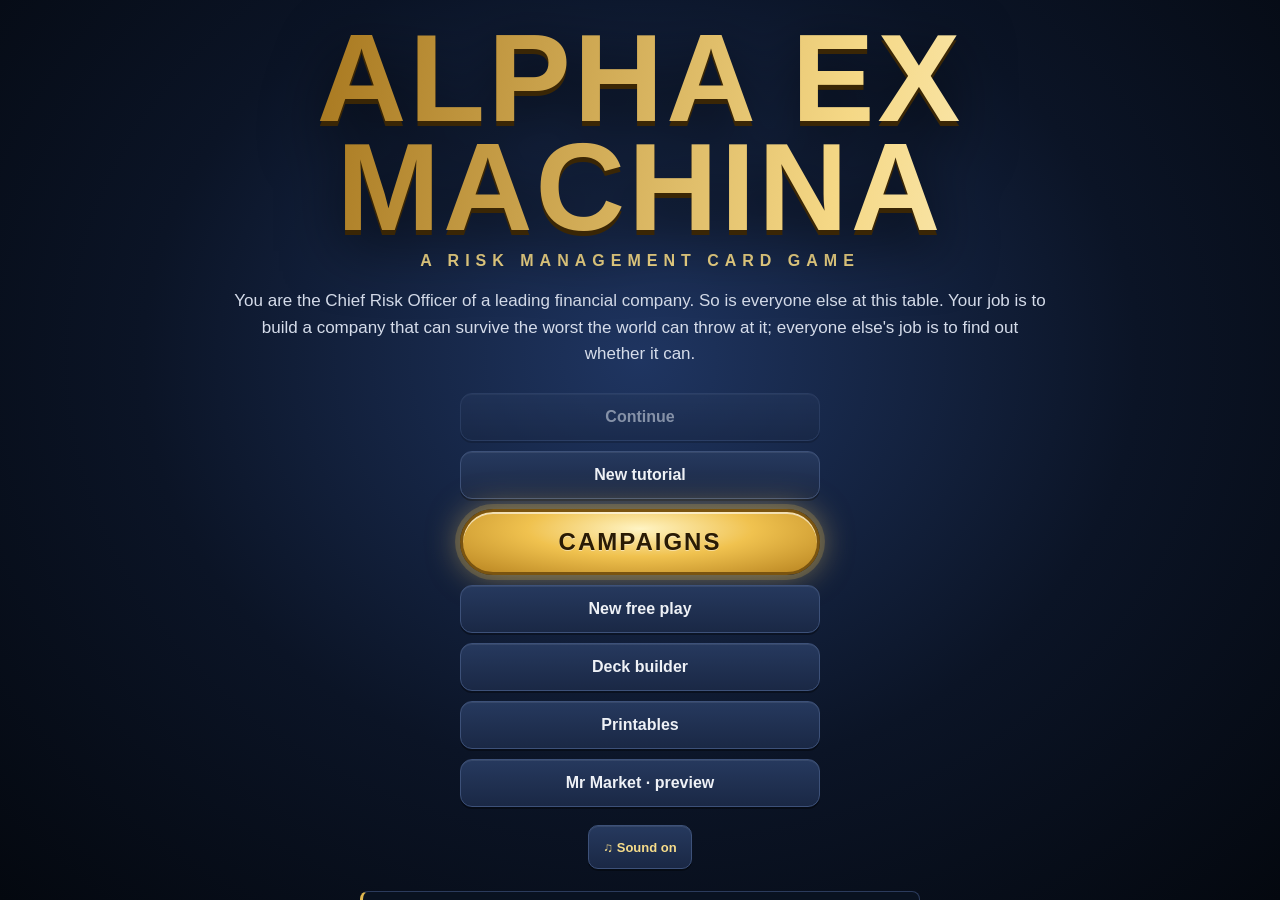
==== commit 427c18b7: "Publish Alpha ex Machina build (source e0e731af)" ====
--- a/index.html
+++ b/index.html
@@ -2,14 +2,14 @@
 <html lang="en">
   <head>
     <meta charset="UTF-8" />
-    <meta name="viewport" content="width=device-width, initial-scale=1.0" />
+    <meta name="viewport" content="width=device-width, initial-scale=1.0, viewport-fit=cover" />
     <link rel="icon" type="image/svg+xml" href="./favicon.svg" />
     <meta name="description" content="Alpha ex Machina: a risk management card game. Build a financial company, run stress scenarios against your rivals, and stay solvent." />
     <!-- Playtest build: keep the public site out of search results until launch. -->
     <meta name="robots" content="noindex, nofollow" />
     <title>Alpha ex Machina</title>
-    <script type="module" crossorigin src="./assets/index-DWmsCntr.js"></script>
-    <link rel="stylesheet" crossorigin href="./assets/index-D6euRzTX.css">
+    <script type="module" crossorigin src="./assets/index-gMdNhD9O.js"></script>
+    <link rel="stylesheet" crossorigin href="./assets/index-J-JN9K70.css">
   </head>
   <body>
     <div id="root"></div>
--- a/assets/index-J-JN9K70.css
+++ b/assets/index-J-JN9K70.css
@@ -0,0 +1 @@
+.iowa-course{color:#f0eade;max-width:1160px;margin:0 auto;padding:32px 24px 60px}.iowa-header{border-bottom:3px solid #eebc35;justify-content:space-between;align-items:start;gap:20px;padding-bottom:22px;display:flex}.iowa-eyebrow{color:#edc458;letter-spacing:.13em;font-size:11px;font-weight:800}.iowa-header h1{margin:8px 0 0;font-size:clamp(36px,6vw,66px);line-height:1.1}.iowa-header p{color:#c7beb0;margin:10px 0 0}.iowa-intro{justify-content:space-between;align-items:center;gap:30px;margin:26px 0;display:flex}.iowa-intro p{max-width:690px;line-height:1.6}.iowa-progress{gap:7px;min-width:130px;display:grid}.iowa-progress strong{color:#edc458;font-size:32px}.iowa-progress span{color:#c7beb0;font-size:12px}.iowa-progress progress{accent-color:#edc458;width:130px}.iowa-layout{grid-template-columns:255px minmax(0,1fr);gap:28px;margin-top:30px;display:grid}.iowa-route{flex-direction:column;gap:9px;display:flex}.iowa-route button{text-align:left;background:#211f1b;border:1px solid #514b3e;gap:6px;padding:15px;display:grid}.iowa-route button span{color:#afa99d;font-size:11px}.iowa-route button[aria-current]{background:#373020;border-color:#edc458}.iowa-route button[aria-current] span{color:#edc458}.iowa-lesson{background:#211f1c;border:1px solid #514b3e;border-radius:12px;min-width:0;padding:28px}.iowa-lesson h2{margin:10px 0 12px;font-size:28px}.iowa-lesson p{line-height:1.65}.iowa-objective{color:#f3d77f;font-size:18px}.iowa-opening,.iowa-reflection,.iowa-reward{border-top:1px solid #514b3e;margin-top:24px;padding-top:10px}.iowa-card-chips{flex-wrap:wrap;gap:8px;margin-bottom:18px;display:flex}.iowa-card-chips button{text-align:left;align-items:center;gap:8px;max-width:100%;padding:0 10px 0 0;font-size:12px;display:flex}.iowa-card-chips img{object-fit:cover;border-radius:5px 0 0 5px;width:42px;height:42px}.iowa-opening details{margin-bottom:20px}.iowa-course summary{cursor:pointer;color:#edc458;padding:10px 0}.iowa-choice-grid{grid-template-columns:repeat(2,minmax(0,1fr));gap:12px;display:grid}.iowa-choice-grid button{text-align:left;white-space:normal;border-color:#edc458;gap:12px;padding:18px;display:grid}.iowa-choice-grid span{line-height:1.5}.iowa-choice-grid b{color:#edc458;font-size:12px}.iowa-sources{margin-top:24px;font-size:13px}.iowa-sources li{overflow-wrap:anywhere;margin:12px 0}.iowa-sources a{color:#e9cf7d}.iowa-deck{border-top:1px solid #514b3e;margin-top:30px;padding:18px 0}.iowa-deck-list{grid-template-columns:repeat(3,minmax(0,1fr));gap:8px;display:grid}.iowa-deck-list button{text-align:left;white-space:normal}.iowa-footer{color:#b3aca0;font-size:13px;line-height:1.6}.iowa-resume,.iowa-complete{background:#353020;border:1px solid #edc458;border-radius:8px;margin-top:20px;padding:18px}.iowa-resume{justify-content:space-between;align-items:center;gap:16px;display:flex}.iowa-warning{z-index:500;color:#fff;background:#5d2925;padding:16px;position:relative}.iowa-warning .button-row{margin-top:10px}.iowa-drill{color:#f0eade;background:#353020;border-bottom:1px solid #edc458;gap:5px;padding:12px 20px;font-size:13px;display:grid}@media (width<=700px){.iowa-course{padding:20px 14px 40px}.iowa-header{align-items:center}.iowa-header button{flex-shrink:0}.iowa-intro{gap:15px}.iowa-progress{min-width:80px}.iowa-progress progress{width:80px}.iowa-layout{grid-template-columns:1fr;gap:16px}.iowa-route{grid-template-columns:repeat(2,minmax(0,1fr));display:grid}.iowa-route button{padding:12px}.iowa-lesson{padding:20px}.iowa-choice-grid,.iowa-deck-list{grid-template-columns:1fr}.iowa-resume{flex-direction:column;align-items:start}}:root{--k:1;--bg:#0b1322;--panel:#16233d;--panel-2:#1c2b4a;--line:#2b3b5c;--text:#eef1f6;--muted:#9aa8c0;--gold:#e0b84f;--gold-2:#f6dc8a;--brass:#c9a24a;--danger:#e0605a;--ok:#5fbf7a;--glow:#3dff6e;--paper:#f7f5ef;--ink:#1d1b18;--report-ink:#1b2230;--report-muted:#5b6475;--life:#e3d3a4;--annuity:#aec8e6;--health:#b1d8b5;--pc:#e6a99d;--specialty:#c5b6db;--financials:#9ed9d3;--serif:"Palatino Linotype", Palatino, "Book Antiqua", Georgia, serif;--sans:"Avenir Next", Avenir, "Segoe UI", "Helvetica Neue", Helvetica, Arial, sans-serif;--condensed:"Avenir Next Condensed", "Bahnschrift SemiCondensed", "Roboto Condensed", "Arial Narrow", sans-serif;--figure:"DIN Alternate", Bahnschrift, "Roboto Condensed", "Arial Narrow", sans-serif;--strip-font:"DIN Condensed", "Bahnschrift Condensed", "Roboto Condensed", "Arial Narrow", sans-serif;--display:"Arial Black", "Helvetica Neue", Arial, sans-serif;--outline:0 0 2px #000, 0 1px 0 #000, 0 -1px 0 #000, 1px 0 0 #000, -1px 0 0 #000, 0 2px 3px #0009;--lightningcss-light: ;--lightningcss-dark:initial;color-scheme:dark;color:var(--text);background:var(--bg);font-family:-apple-system,BlinkMacSystemFont,Segoe UI,Roboto,Helvetica,Arial,sans-serif}*{box-sizing:border-box}img{-webkit-user-drag:none}body{background:var(--bg);min-height:100vh;margin:0}h1,h2,h3,h4{margin:.4em 0}a{color:var(--gold)}.muted{color:var(--muted)}button,.button{font:inherit;color:var(--text);cursor:pointer;background:linear-gradient(#26395e,#1a2845);border:1px solid #3d5179;border-radius:10px;justify-content:center;align-items:center;gap:6px;padding:7px 14px;font-size:13px;font-weight:600;text-decoration:none;transition:transform 80ms,filter .15s,border-color .15s;display:inline-flex;box-shadow:inset 0 1px #ffffff14,0 2px #00000059}button:hover:not(:disabled),.button:hover{filter:brightness(1.15);border-color:var(--gold)}button:active:not(:disabled){transform:translateY(1px)}button:disabled{opacity:.5;cursor:not-allowed}button.primary{color:#2a1b04;text-shadow:0 1px #ffffff59;background:linear-gradient(#f8d97f,#d6a53a);border-color:#8a6414}button.big,.button.big{border-radius:12px;padding:11px 22px;font-size:16px}button small{opacity:.85;font-weight:500}button:focus-visible,select:focus-visible,[role=button]:focus-visible{outline:3px solid var(--gold);outline-offset:2px}select{font:inherit;color:var(--text);background:var(--panel-2);border:1px solid var(--line);border-radius:8px;padding:5px 8px;font-size:13px}.button-row{flex-wrap:wrap;align-items:center;gap:8px;display:flex}.button-row.center{justify-content:center}.check{align-items:center;gap:6px;margin:4px 0;font-size:14px;display:flex}.check.small{color:var(--muted);font-size:12px}.play-button{font-family:var(--display);letter-spacing:2px;text-transform:uppercase;color:#2a1b04;text-shadow:0 1px #ffffff73;background:radial-gradient(at 50% 28%,#fff4c4,#f0c24f 45%,#b98521 100%);border:3px solid #7a5410;border-radius:999px;padding:16px 46px;font-size:24px;animation:2.4s ease-in-out infinite glow-pulse;box-shadow:0 0 0 5px #e0b84f38,0 0 32px #ffd26480,inset 0 2px #fff9}.play-button small{letter-spacing:0;text-transform:none;font-family:-apple-system,Segoe UI,sans-serif;font-size:13px}.card-face{--strip:#56657a;--strip2:var(--strip);--accent:var(--strip);background:var(--paper);width:300px;height:420px;color:var(--report-ink);font-family:var(--sans);text-align:left;border-radius:12px;display:flex;position:relative;overflow:hidden;box-shadow:0 10px 24px #00000073,0 0 0 1px #2b2f36}.card-strip{background:linear-gradient(var(--strip) 50%, var(--strip2) 50%);flex-direction:column;flex:none;justify-content:space-between;align-items:center;width:26px;padding:62px 0 8px;display:flex}.strip-label{writing-mode:vertical-rl;white-space:nowrap;font-family:var(--strip-font);letter-spacing:3px;text-transform:uppercase;color:#fff;font-size:15px;font-weight:700;rotate:180deg}.card-strip .pips{flex-direction:column;gap:3px}.card-strip .pip{border:1.5px solid #fff;width:17px;height:17px;font-size:9px}.card-main{flex-direction:column;flex:1;min-width:0;display:flex}.card-head{border-bottom:2px solid var(--accent);flex:none;padding:7px 10px 5px;position:relative}.card-face[data-dark=true] .card-head{padding-right:68px}.card-name{font-size:16px;font-weight:700;line-height:1.12;display:block}.card-class{white-space:nowrap;text-overflow:ellipsis;font-family:var(--condensed);letter-spacing:1px;text-transform:uppercase;color:var(--report-muted);margin-top:2px;font-size:9.5px;font-weight:600;display:block;overflow:hidden}.card-face .struck{color:var(--report-muted)}.dark-stamp{font-family:var(--strip-font);letter-spacing:2px;text-transform:uppercase;color:#9b1b33;background:#fff9;border:2px solid #9b1b33;border-radius:3px;padding:0 5px;font-size:13px;font-weight:700;position:absolute;top:6px;right:7px;rotate:8deg}.card-art{object-fit:cover;background:#2a2a2a;flex:0 158px;width:100%;height:158px;min-height:40px;display:block}.figures{background:color-mix(in srgb, var(--accent) 10%, white);border-bottom:1px solid color-mix(in srgb, var(--accent) 50%, white);flex:none;display:flex}.figure{flex:1;min-width:0;padding:3px 8px 4px}.figure+.figure{border-left:1px solid color-mix(in srgb, var(--accent) 40%, white)}.figure-label{font-family:var(--condensed);letter-spacing:1px;text-transform:uppercase;color:var(--report-muted);font-size:8.5px;font-weight:600;display:block}.figure-value{white-space:nowrap;font-family:var(--figure);align-items:center;gap:5px;font-size:19px;font-weight:700;line-height:1.15;display:flex}.figure-value.text{font-size:13.5px;line-height:1.6}.figure-value small{font-family:var(--sans);color:var(--report-muted);text-overflow:ellipsis;font-size:8.5px;font-style:italic;font-weight:400;overflow:hidden}.unit{flex:none;display:inline-block}.unit.leverage{background:#2f7fd0;border:1px solid #1d4f82;border-radius:1px;width:9px;height:9px;margin:0 2px;rotate:45deg}.unit.surplus{background:#d19a2a;border:1px solid #7a5210;border-radius:50%;width:11px;height:11px}.pips{gap:3px;display:flex}.pip{width:16px;height:16px;font-size:9px;font-family:var(--display);color:var(--ink);border:1px solid #3b3b3b;border-radius:50%;place-items:center;display:grid}.pip[data-line=Life]{background:var(--life)}.pip[data-line=Annuity]{background:var(--annuity)}.pip[data-line=Health]{background:var(--health)}.pip[data-line=P\&C]{background:var(--pc)}.pip[data-line=Specialty]{background:var(--specialty)}.pip[data-line=Financials]{background:var(--financials)}.text-box{flex:1 0 auto;min-height:0;padding:6px 10px 3px;font-size:12px;line-height:1.32}.text-box p{margin:0 0 5px}.tags,.chips{flex-wrap:wrap;gap:3px;margin-bottom:5px;display:flex}.tag-pill{font-family:var(--condensed);letter-spacing:.6px;text-transform:uppercase;color:#fff;background:var(--accent);border-radius:3px;padding:1px 5px;font-size:9.5px;font-weight:700}.chip{font-family:var(--condensed);border-radius:6px;padding:1px 5px;font-size:10px;font-weight:700}.chip.exposure{color:#7c2419;background:#f6d9d4;border:1px solid #b3473a}.chip.hedge{color:#1f5a2b;background:#dcefdc;border:1px solid #3f8a4c}.text-box .tag-note{color:var(--report-muted);font-size:.82em;font-style:italic}.text-box .flavor{color:var(--report-muted);white-space:pre-line;font-style:italic}.text-box .flavor:before{content:"";background:var(--accent);width:40px;height:2px;margin-bottom:4px;display:block}.card-face.compact.text-l .text-box{font-size:16px;line-height:1.28}.card-face.compact.text-m .text-box{font-size:14px;line-height:1.28}.card-face.compact.text-s .text-box{font-size:12.5px;line-height:1.28}.card-face.compact.text-xs .text-box{font-size:11px;line-height:1.25}.card-face.compact.text-xxs .text-box{font-size:10px;line-height:1.22}.card-face.compact .chips .chip,.card-face.compact .tag-pill{font-size:11px}.card-face.compact .flavor{font-size:.86em}.card-face.text-long .text-box{font-size:11px;line-height:1.27}.card-face.text-longest .text-box{font-size:10px;line-height:1.24}.card-face.short-art .card-art{flex-basis:72px}.card-face.short-art .tag-note,.card-face[data-kind=scenario].short-art .chips{display:none}.card-footer{font-family:var(--strip-font);letter-spacing:1px;text-transform:uppercase;color:var(--report-muted);border-top:1px solid #d9dbe0;flex:none;justify-content:space-between;padding:3px 10px 4px;font-size:9px;font-weight:700;display:flex}.learn-more{z-index:3;color:#fff;min-width:24px;height:24px;font-family:var(--condensed);letter-spacing:.4px;text-transform:uppercase;background:#141a28bf;border:1.5px solid #ffffffe6;border-radius:999px;justify-content:center;align-items:center;gap:0;padding:0 6px;font-size:12px;font-weight:700;line-height:1;transition:background .15s,border-color .15s,opacity .15s;display:inline-flex;position:absolute;box-shadow:0 2px 6px #00000073}.learn-more b{font-family:var(--display);font-size:14px;line-height:1}.learn-more span{margin-left:5px;display:none}.learn-more:hover:not(:disabled),.learn-more:focus-visible{background:var(--gold);color:#2a1b04;filter:none;border-color:#fff}.learn-more:hover span,.learn-more:focus-visible span{display:inline}[data-kind=line][data-line=Life],.line-tile[data-line=Life]{--frame:var(--life)}[data-kind=line][data-line=Annuity],.line-tile[data-line=Annuity]{--frame:var(--annuity)}[data-kind=line][data-line=Health],.line-tile[data-line=Health]{--frame:var(--health)}[data-kind=line][data-line=P\&C],.line-tile[data-line=P\&C]{--frame:var(--pc)}[data-kind=line][data-line=Specialty],.line-tile[data-line=Specialty]{--frame:var(--specialty)}[data-kind=line][data-line=Financials],.line-tile[data-line=Financials]{--frame:var(--financials)}[data-kind=line][data-line2=Health],.line-tile[data-line2=Health]{--frame2:var(--health)}[data-kind=line][data-line2=Specialty],.line-tile[data-line2=Specialty]{--frame2:var(--specialty)}[data-kind=investment]{--frame:#c3cbd4}[data-kind=program]{--frame:#9fd1c8}[data-kind=talent]{--frame:#e3cf98}[data-kind=tool]{--frame:#d4dba8}[data-kind=scenario][data-tier=each_opponent]{--frame:#7a2e2e}[data-kind=scenario][data-tier=target_opponent]{--frame:#4a3464}[data-kind=scenario][data-tier=systemic]{--frame:#1f1f1f}[data-kind=line][data-line=Life]{--strip:#a07a2a}[data-kind=line][data-line=Annuity]{--strip:#3d6fa3}[data-kind=line][data-line=Health]{--strip:#3a8a55}[data-kind=line][data-line=P\&C]{--strip:#b4553e}[data-kind=line][data-line=Specialty]{--strip:#6c56a0}[data-kind=line][data-line=Financials]{--strip:#2a8c83}[data-kind=line][data-line2=Health]{--strip2:#3a8a55}[data-kind=line][data-line2=Specialty]{--strip2:#6c56a0}.card-face[data-kind=investment]{--strip:#56657a}.card-face[data-kind=program]{--strip:#33507a}.card-face[data-kind=talent]{--strip:#9a7b2f}.card-face[data-kind=office]{--strip:#397785}.card-face[data-kind=tool]{--strip:#6b7a2c}.card-face[data-kind=scenario][data-inspection=false]{--strip:#8e2f2f}.card-face[data-kind=scenario][data-inspection=true]{--strip:#5a3d7c}.card-face[data-dark=true]{--strip:#2b1a1e;--strip2:#2b1a1e;--accent:#9b1b33;box-shadow:0 10px 24px #0000008c,0 0 14px #a5163073,0 0 0 1px #7d1426}.title-screen{background:radial-gradient(at 50% 40%,#1f3561 0%,#0b1426 55%,#04080f 100%);place-items:safe center;padding:24px;display:grid;position:fixed;inset:0;overflow:hidden auto}.title-drift{pointer-events:none;position:absolute;inset:0;overflow:hidden}.drift-card{left:calc(var(--i) * 10% - 4%);opacity:.2;filter:blur(1.2px)saturate(.8);scale:.46;rotate:calc((var(--i) - 4.5) * 7deg);animation:drift calc(30s + mod(var(--i) * 3, 7) * 2.9s) linear infinite;animation-delay:calc(mod(var(--i) * 7, 10) * -3.4s);position:absolute;bottom:-440px}.title-center{text-align:center;flex-direction:column;align-items:center;max-width:820px;display:flex;position:relative}.logo{font-family:var(--display);text-transform:uppercase;letter-spacing:3px;background:linear-gradient(100deg,#a8781f 0%,#f5d886 32%,#fff7d6 50%,#f5d886 68%,#a8781f 100%) 0 0/260% 100%;color:#0000;filter:drop-shadow(0 5px #3a2605)drop-shadow(0 16px 30px #000000b3);-webkit-background-clip:text;background-clip:text;flex-direction:column;align-items:center;margin:0;font-size:clamp(40px,12vw,124px);line-height:.88;animation:6s ease-in-out infinite shine,.9s cubic-bezier(.2,1.3,.4,1) both logo-in;display:flex}.tagline{letter-spacing:6px;text-transform:uppercase;color:var(--gold-2);margin:10px 0 0;font-weight:800}.title-center .lede{color:#d5dcea;margin:18px 0 26px;font-size:17px;line-height:1.55}.title-buttons{flex-direction:column;gap:10px;width:min(360px,100%);display:flex}.title-buttons>button{width:100%;min-height:48px}.menu-sound{min-height:44px;color:var(--gold-2);margin:18px 0 0}.title-notice{text-align:left;color:#d5dcea;border:1px solid var(--line);border-left:3px solid var(--gold);background:#0b1322e6;border-radius:8px;max-width:560px;margin:22px 0 0;padding:12px 16px;font-size:14px;line-height:1.5}.title-notice strong{color:var(--gold-2)}.continue-screen{max-width:680px}.continue-options,.printables-grid{grid-template-columns:repeat(auto-fit,minmax(min(240px,100%),1fr));gap:14px;display:grid}.continue-choice,.printable{text-align:left;color:var(--text);background:var(--panel);border:1px solid var(--line);border-radius:12px;flex-direction:column;align-items:flex-start;gap:8px;padding:18px;display:flex}.continue-choice strong,.printable strong{color:var(--gold-2);font-size:18px}.continue-choice span,.printable span{color:var(--muted);line-height:1.5}.printable{text-decoration:none}.printable:hover{border-color:var(--gold);background:var(--panel-2)}.printable small{color:var(--gold-2);margin-top:auto}.printables-screen h2{font-family:var(--serif);color:var(--gold-2)}.printables-screen section{margin:28px 0}.campaign-replace{border:1px solid var(--gold);border-radius:12px;margin-top:16px;padding:16px}.intro-player{z-index:200;background:var(--bg);place-items:center;display:grid;position:fixed;inset:0}.intro-player video{object-fit:contain;background:var(--bg);width:100%;min-width:0;height:100%;min-height:0}.intro-skip{top:max(16px, env(safe-area-inset-top));position:absolute;right:16px}.setup-screen,.screen{max-width:1120px;margin:0 auto;padding:22px 24px 60px}.setup-head{justify-content:space-between;align-items:center;gap:12px;display:flex}.setup-head h1{font-family:var(--serif);color:var(--gold-2);font-size:34px}.hero-select{grid-template-columns:minmax(0,1fr) 360px;align-items:start;gap:18px;display:grid}.deck-grid{grid-template-columns:repeat(auto-fill,minmax(150px,1fr));gap:12px;display:grid}.deck-hero{text-align:center;background:linear-gradient(#1c2b4a,#121d33);border:2px solid #2b3b5c;border-radius:16px;flex-direction:column;gap:6px;padding:14px 10px 12px}.deck-group-heading{color:var(--paper);grid-column:1/-1;margin:14px 0 0;font-size:18px}.deck-hero strong{font-family:var(--serif);font-size:15px}.deck-hero.chosen{border-color:var(--gold);transform:translateY(-3px);box-shadow:0 0 0 3px #e0b84f40,0 0 26px #e0b84f59}.deck-portrait,.rival-portrait,.detail-portrait{background:linear-gradient(#f6dc8a,#a87a26) border-box;border:4px solid #0000;border-radius:50% 50% 46% 46%/58% 58% 42% 42%;width:96px;height:114px;display:block;overflow:hidden;box-shadow:0 6px 14px #0000008c}.deck-portrait img,.rival-portrait img,.detail-portrait img{object-fit:cover;border-radius:inherit;width:100%;height:100%;display:block}.deck-line{text-transform:uppercase;letter-spacing:1.5px;font-size:11px;font-weight:800}[data-line=Life] .deck-line{color:var(--life)}[data-line=Annuity] .deck-line{color:var(--annuity)}[data-line=Health] .deck-line{color:var(--health)}[data-line=P\&C] .deck-line{color:var(--pc)}[data-line=Specialty] .deck-line{color:var(--specialty)}[data-line=Financials] .deck-line{color:var(--financials)}.deck-detail{background:linear-gradient(#1b2a48,#10192d);border:1px solid #c9a24a80;border-radius:18px;flex-direction:column;align-items:center;gap:10px;padding:18px;display:flex;position:sticky;top:16px}.detail-portrait{border-width:6px;width:170px;height:202px;animation:.45s cubic-bezier(.2,1.3,.4,1) both rise}.detail-text{flex-direction:column;gap:4px;width:100%;display:flex}.detail-text h2{font-family:var(--serif);margin:0;font-size:24px}.detail-text p{color:#d5dcea;margin:2px 0;font-size:14px;line-height:1.4}.deck-tagline{font-weight:600}.pressure{color:#f0b9b3!important;font-size:13px!important}.detail-text select{width:100%}.rivals-head{flex-wrap:wrap;align-items:center;gap:16px;margin-top:20px;display:flex}.rivals-head h2{font-family:var(--serif)}.rival-grid{grid-template-columns:repeat(auto-fill,minmax(240px,1fr));gap:12px;margin:12px 0;display:grid}.rival-choice{background:var(--panel);border:1px solid var(--line);border-radius:14px;align-items:center;gap:12px;padding:12px;font-size:13px;display:flex}.rival-choice .rival-portrait{border-width:3px;flex:none;width:64px;height:76px}.rival-fields{flex-direction:column;flex:1;gap:5px;min-width:0;display:flex}.setup-note{text-align:center}.screen .lede{color:#d5dcea;max-width:760px;font-size:17px;line-height:1.5}.howto-grid{grid-template-columns:1fr 1fr;gap:24px;display:grid}.howto h2{font-family:var(--serif);color:var(--gold-2)}.howto p,.howto li{color:#d5dcea;line-height:1.5}.glossary{grid-template-columns:repeat(auto-fill,minmax(min(300px,100%),1fr));gap:8px 24px;display:grid}.glossary dt{color:var(--gold);font-weight:700}.glossary dd{color:#d5dcea;margin:2px 0 8px;font-size:14px}.modal-backdrop{z-index:120;padding:max(16px, env(safe-area-inset-top,0px)) max(16px, env(safe-area-inset-right,0px)) max(16px, env(safe-area-inset-bottom,0px)) max(16px, env(safe-area-inset-left,0px));background:#050a14b3;justify-content:center;align-items:center;display:flex;position:fixed;inset:0}.modal{width:min(520px,100%);max-height:calc(100dvh - 32px - env(safe-area-inset-top,0px) - env(safe-area-inset-bottom,0px));overscroll-behavior:contain;background:var(--panel);border:1px solid var(--brass);border-radius:14px;flex-direction:column;gap:10px;padding:18px 20px;animation:.2s ease-out pop-in;display:flex;overflow-y:auto;box-shadow:0 12px 40px #00000080}.modal h2{font-family:var(--serif);margin:0}.modal p{margin:0;line-height:1.45}.modal textarea{font:inherit;color:var(--text);background:var(--panel-2);border:1px solid var(--line);resize:vertical;border-radius:8px;min-height:110px;padding:10px;font-size:14px}.modal .error{color:var(--danger)}.learn-backdrop{z-index:130}.learn-dialog{width:min(860px,100%);max-height:min(92dvh, calc(100dvh - 32px - env(safe-area-inset-top,0px) - env(safe-area-inset-bottom,0px)));gap:14px;overflow:auto}.learn-head{justify-content:space-between;align-items:flex-start;gap:12px;display:flex}.learn-head>div{min-width:0}.learn-head>button{flex:none;min-width:44px;min-height:44px}.learn-kicker{letter-spacing:3px;text-transform:uppercase;color:var(--gold);font-size:12px;font-weight:800;display:block}.learn-head h2{margin:2px 0 0;font-size:26px;line-height:1.15}.learn-type{font-family:var(--condensed);letter-spacing:1px;text-transform:uppercase;color:var(--muted);margin-top:3px;font-size:12px;display:block}.learn-body{align-items:flex-start;gap:22px;display:flex}.learn-card{--ls:.8;width:calc(300px * var(--ls));height:calc(420px * var(--ls));flex:none}.learn-card-inner{width:300px;height:420px;transform:scale(var(--ls));transform-origin:0 0}.learn-text{flex-direction:column;flex:1;gap:12px;min-width:0;display:flex}.learn-text p{color:#e6ebf5;margin:0;font-size:16px;line-height:1.6}@media (width<=640px){.learn-body{flex-direction:column;align-items:center}.learn-card{--ls:.9}.learn-text p{font-size:15px}}@media (width<=359px){.learn-card{--ls:.75}}@media (width<=900px){.hero-select{grid-template-columns:1fr}.deck-detail{position:static}.howto-grid{grid-template-columns:1fr}select,textarea,input:not([type=checkbox]):not([type=radio]):not([type=range]){font-size:16px}}[data-kind=office]{--frame:#92bbc5}.prototype-setup{background:#191e22;border:1px solid #907853;border-radius:12px;margin:16px 0 24px;padding:16px 20px}.prototype-setup summary,.prototype-match summary{cursor:pointer;font-weight:700}.prototype-options{grid-template-columns:repeat(auto-fit,minmax(min(250px,100%),1fr));gap:16px;margin:20px 0;display:grid}.prototype-options label{cursor:pointer;align-items:flex-start;gap:10px;display:flex}.prototype-options input{flex:0 0 20px;width:20px;height:20px;margin:2px 0}.prototype-options small{color:#c4c9cb;margin-top:5px;line-height:1.4;display:block}.prototype-seed{flex-wrap:wrap;align-items:center;gap:12px;margin:16px 0;display:flex}.prototype-seed input{max-width:170px}.prototype-match{background:#191e22;border:1px solid #907853;border-radius:8px;padding:10px;font-size:12px}.prototype-match p{line-height:1.4}.stage{grid-template-columns:calc(66px * var(--k)) minmax(0, 1fr) calc(150px * var(--k));-webkit-user-select:none;user-select:none;background:radial-gradient(at 50% 38%,#172a50 0%,#0a1224 55%,#04070e 100%);grid-template-rows:minmax(0,1fr);display:grid;position:fixed;inset:0;overflow:clip}.arena{isolation:isolate;min-height:0;margin:calc(16px * var(--k)) calc(14px * var(--k)) 0;border-radius:calc(34px * var(--k)) calc(34px * var(--k)) 0 0;box-shadow:inset 0 0 0 calc(3px * var(--k)) #b8903c, inset 0 0 0 calc(5px * var(--k)) #2c1b0c, inset 0 0 90px #000000b3;padding:calc(12px * var(--k)) calc(18px * var(--k)) calc(118px * var(--k));gap:calc(4px * var(--k));background-color:#13213b;background-image:radial-gradient(at 50% 48%,#78a0ff17,#0000 58%),radial-gradient(#ffffff09 1px,#0000 1.3px);background-size:auto,5px 5px;grid-column:2;grid-template-rows:auto minmax(0,1fr) auto auto;display:grid;position:relative}.arena:before{content:"";z-index:-1;inset:calc(-15px * var(--k)) calc(-15px * var(--k)) 0;padding:calc(15px * var(--k)) calc(15px * var(--k)) 0;border-radius:calc(48px * var(--k)) calc(48px * var(--k)) 0 0;-webkit-mask-composite:xor;background:linear-gradient(#ffdcaa1f,#00000040),repeating-linear-gradient(91deg,#5d3a20 0 7px,#4b2e18 7px 11px,#6a452a 11px 19px,#52331c 19px 24px);position:absolute;-webkit-mask:linear-gradient(#000 0 0) content-box,linear-gradient(#000 0 0);-webkit-mask-composite:xor,source-over;mask:linear-gradient(#000 0 0) content-box exclude,linear-gradient(#000 0 0)}.arena:after{content:"";z-index:-1;width:calc(330px * var(--k));height:calc(330px * var(--k));box-shadow:0 0 0 calc(16px * var(--k)) #c9a24a09, inset 0 0 0 calc(34px * var(--k)) #c9a24a08;pointer-events:none;border:2px solid #c9a24a21;border-radius:50%;position:absolute;top:47%;left:50%;translate:-50% -50%}.table-center{min-height:calc(120px * var(--k));place-items:center;display:grid;position:relative}.arena.drop-ok .table-center{outline-offset:calc(-8px * var(--k));border-radius:26px;outline:2px dashed #3dff6e73}.arena.drop-hover .table-center{background:radial-gradient(#3dff6e24,#0000 70%)}.nft-links{z-index:13;pointer-events:none;color:#b8a1ff;width:100%;height:100%;position:absolute;inset:0;overflow:hidden}.nft-link-shadow,.nft-link-thread{fill:none;stroke-linecap:round}.nft-link-shadow{stroke:#080f20;stroke-width:5px;opacity:.8}.nft-link-thread{stroke:currentColor;stroke-width:2px;stroke-dasharray:5 4}.nft-link-dot{fill:currentColor;stroke:#080f20;stroke-width:1px}.rival-row{justify-content:center;align-items:flex-start;gap:calc(12px * var(--k));z-index:12;display:flex;position:relative}:is(.rival-row:has(.action-menu),.rival-row:has(.showcase)){z-index:60}.rival{--seat:#ff8a65;flex:0 1 calc(310px * var(--k));min-width:0;padding:calc(8px * var(--k)) calc(10px * var(--k));border-radius:calc(16px * var(--k));background:linear-gradient(#080d1a99,#080d1a4d);border:1px solid #c9a24a59;transition:box-shadow .3s,border-color .3s;position:relative}.rivals-1 .rival{flex-basis:calc(440px * var(--k))}.rival.active{border-color:var(--seat);box-shadow:0 0 0 1px var(--seat), 0 0 26px color-mix(in srgb, var(--seat) 40%, transparent)}.rival.out{opacity:.6}.rival-top{gap:calc(10px * var(--k));align-items:center;display:flex}.rival-info{min-width:0;font-size:calc(12px * var(--k));flex-direction:column;gap:3px;display:flex}.rival-name{font-family:var(--serif);font-size:calc(17px * var(--k));color:#fff}.rival-deck{color:var(--muted);white-space:nowrap;text-overflow:ellipsis;overflow:hidden}.counts{color:#c9d3e6;gap:12px;font-weight:700;display:flex}.hand-count,.deck-count{align-items:center;gap:4px;display:inline-flex}.hand-count:before,.deck-count:before{content:"";width:calc(10px * var(--k));height:calc(14px * var(--k));border:1px solid var(--gold);background:repeating-linear-gradient(-6deg,#14213d 0 3px,#22345c 3px 4px);border-radius:2px}.deck-count:before{box-shadow:2px 2px 0 #0b1426, 3px 3px 0 var(--gold)}.hand-count:after{content:" in hand";color:var(--muted);font-weight:500}.deck-count:after{content:" in deck";color:var(--muted);font-weight:500}.rival-board{gap:calc(4px * var(--k));margin-top:calc(6px * var(--k));min-height:calc(28px * var(--k));flex-wrap:wrap;align-items:center;display:flex}.mini-lines{flex-wrap:wrap;align-items:center;gap:2px;display:inline-flex}.forecasts{flex-wrap:wrap;gap:6px;margin-top:6px;display:flex}.forecast-card{max-width:100%;font-size:calc(11px * var(--k));color:#ffe1dd;background:linear-gradient(#6b2424,#3e1414);border:1px solid #e0605a;border-radius:8px;align-items:center;gap:6px;padding:3px 8px 3px 3px;font-weight:700;animation:2s ease-in-out infinite threat-glow;display:flex;box-shadow:0 0 12px #e0605a73}.forecast-card img{width:calc(34px * var(--k));height:calc(22px * var(--k));object-fit:cover;border-radius:4px}.forecast-card span{white-space:nowrap;text-overflow:ellipsis;overflow:hidden}.developing{flex-wrap:wrap;gap:6px;margin-top:4px;display:flex}.developing-chip{font-size:calc(11px * var(--k));background:#2a2a2a;border:1px solid #777;border-radius:999px;padding:2px 8px}.my-risk-chips{display:none}.risk-chips{margin-top:calc(6px * var(--k));font-size:calc(10.5px * var(--k));flex-wrap:wrap;align-items:center;gap:3px;display:flex}.risk-label{font-size:calc(9px * var(--k));letter-spacing:1px;text-transform:uppercase;color:var(--muted);margin-right:2px;font-weight:800}.risk-chip{--heat:.3;white-space:nowrap;color:#ffece8;background:color-mix(in srgb, #c62f25 calc(var(--heat) * 90%), #26324c);border:1px solid color-mix(in srgb, #ff7a6b calc(var(--heat) * 100%), #3d4d72);border-radius:999px;padding:1px 6px;font-weight:800}.risk-chip b{font-family:var(--display)}.risk-chip.threatened{outline-offset:1px;outline:2px solid #ff4a3d;animation:1.6s ease-in-out infinite threat-glow}.risk-none,.risk-more{color:var(--muted);font-style:italic}.risk-more{cursor:help;font-style:normal;font-weight:800}.risk-panel{text-align:left;width:100%;box-shadow:none;background:#080c18b8;border:1px solid #c9a24a66;border-radius:12px;flex-direction:column;align-items:stretch;gap:5px;padding:8px 8px 7px;font-weight:500;display:flex}.risk-panel:hover:not(:disabled){filter:none;border-color:var(--gold)}.risk-title{letter-spacing:1.5px;text-transform:uppercase;color:var(--gold-2);font-size:10px;font-weight:800}.risk-bars{flex-direction:column;gap:3px;display:flex}.risk-row{grid-template-columns:46px 1fr 16px;align-items:center;gap:5px;font-size:10.5px;display:grid}.risk-tag{color:#d5dcea;white-space:nowrap;font-weight:800;overflow:hidden}.risk-bar{background:#22324f;border-radius:4px;height:7px;overflow:hidden}.risk-bar i{background:linear-gradient(90deg,#a8392d,#ff6b5a);border-radius:4px;height:100%;transition:width .45s ease-out;display:block}.risk-row b{font-family:var(--display);text-align:right;font-size:11px}.risk-row.threatened .risk-tag{color:#ff9d94}.risk-row.threatened .risk-bar{box-shadow:0 0 0 1px #ff4a3d,0 0 8px #ff4a3db3}.risk-worst{color:var(--muted);border-top:1px solid #ffffff14;justify-content:space-between;gap:6px;margin-top:2px;padding-top:4px;font-size:10.5px;display:flex}.risk-worst b{font-family:var(--display);color:#ff9d94}.risk-worst.lethal b{color:#ff3d2e;text-shadow:0 0 8px #ff3d2ecc}.risk-worst.turtle{color:#bfe8cc}.hero{--seat:#4fc3f7;--size:calc(70px * var(--k));width:var(--size);height:calc(var(--size) * 1.18);flex:none;position:relative}.hero.big{--size:calc(100px * var(--k))}.hero .portrait{cursor:pointer;border:calc(4px * var(--k)) solid transparent;background:linear-gradient(160deg,#fbe6a3,#b8862f 55%,#7a5418) border-box;border-radius:50% 50% 46% 46%/58% 58% 42% 42%;width:100%;height:100%;padding:0;transition:box-shadow .3s,filter .3s;display:block;overflow:hidden;box-shadow:0 7px 16px #000000a6,inset 0 0 14px #0009}.hero .portrait:hover{filter:brightness(1.08);border-color:#0000}.hero .portrait img{object-fit:cover;border-radius:inherit;width:100%;height:100%;display:block}.hero.active .portrait{box-shadow:0 0 0 3px var(--seat), 0 0 26px var(--seat), 0 7px 16px #000000a6;animation:2s ease-in-out infinite turn-glow}.hero.out .portrait,.hero.failing .portrait{filter:grayscale()brightness(.7)contrast(1.1)}.hero.out .portrait:after,.hero.failing .portrait:after{content:"";background:linear-gradient(118deg,#0000 47%,#000000d9 48%,#0000 50%),linear-gradient(35deg,#0000 57%,#000c 58%,#0000 59.5%),linear-gradient(170deg,#0000 38%,#000000bf 39%,#0000 40.5%);position:absolute;inset:0}.hero .portrait{position:relative}.ceo-absent{color:#fff;text-align:center;background:#080f19e6;padding:4px 2px;font-size:10px;line-height:1.25;position:absolute;bottom:17%;left:0;right:0}.committed-badge{z-index:4;width:calc(20px * var(--k));height:calc(20px * var(--k));font-size:calc(13px * var(--k));color:#55606e;background:#f4f1ea;border:1px solid #55606e;border-radius:50%;place-items:center;line-height:1;display:grid;position:absolute;top:-4px;right:-2px;box-shadow:0 2px 4px #0009}.surplus-badge{right:calc(-9px * var(--k));bottom:calc(-6px * var(--k));z-index:5;width:calc(34px * var(--k));height:calc(34px * var(--k));font-family:var(--display);font-size:calc(15px * var(--k));color:#fff;text-shadow:var(--outline);background:radial-gradient(circle at 35% 30%,#fff5c9,#eabf4f 45%,#9c6c1b 100%);border:2px solid #573a09;border-radius:50%;place-items:center;display:grid;position:absolute;box-shadow:0 3px 7px #000000a6,inset 0 -3px #0003}.hero.big .surplus-badge{width:calc(48px * var(--k));height:calc(48px * var(--k));font-size:calc(22px * var(--k));right:calc(-14px * var(--k))}.surplus-badge span{animation:.4s ease-out tick-pop;display:block}.surplus-badge.low{background:radial-gradient(circle at 35% 30%,#ffd0c8,#e0605a 45%,#7c1f1a 100%);border-color:#4a0f0b;animation:1.3s ease-in-out infinite low-pulse}.threat{left:calc(-12px * var(--k));top:calc(-8px * var(--k));z-index:6;font-family:var(--display);font-size:calc(15px * var(--k));color:#fff;text-shadow:var(--outline);background:linear-gradient(#e0413a,#8e150c);border:2px solid #3e0703;border-radius:999px;padding:1px 8px;animation:1.1s ease-in-out infinite threat-bob;position:absolute;box-shadow:0 0 14px #ff3c28b3}.threat.lethal{background:linear-gradient(#ff2d1f,#5e0600);box-shadow:0 0 24px #ff1e0af2}.hero.lethal .portrait{box-shadow:0 0 0 3px #ff2d1f,0 0 30px #ff2d1f}.thinking{left:50%;bottom:calc(-10px * var(--k));z-index:6;border:1px solid var(--seat);background:#080c18e6;border-radius:999px;gap:4px;padding:4px 8px;display:flex;position:absolute;translate:-50%}.thinking i{background:var(--seat);border-radius:50%;width:6px;height:6px;animation:1s ease-in-out infinite dots}.thinking i:nth-child(2){animation-delay:.15s}.thinking i:nth-child(3){animation-delay:.3s}.bubble{left:50%;top:calc(-10px * var(--k));z-index:30;width:max-content;max-width:calc(230px * var(--k));color:#1d1b18;font-family:var(--serif);font-size:calc(14px * var(--k));background:#fffaf0;border-radius:14px;padding:8px 12px;font-weight:600;line-height:1.3;animation:.35s cubic-bezier(.2,1.6,.4,1) both bubble-in;position:absolute;translate:-50% -100%;box-shadow:0 8px 22px #0000008c}.bubble:after{content:"";border:9px solid #0000;border-top-color:#fffaf0;border-bottom:0;position:absolute;bottom:-8px;left:50%;translate:-50%}.rival .bubble{top:6%;left:100%;translate:10px}.rival .bubble:after{border:9px solid #0000;border-left:0;border-right-color:#fffaf0;top:14px;bottom:auto;left:-8px;translate:0}.capacity{align-items:center;gap:calc(7px * var(--k));display:flex}.gems{gap:calc(4px * var(--k));max-width:calc(180px * var(--k));flex-wrap:wrap;display:flex}.gem{--gc:#6fb1ff;width:calc(15px * var(--k));height:calc(15px * var(--k));border-radius:3px;transition:background .35s,box-shadow .35s,scale .35s;rotate:45deg}.gem[data-line=Life]{--gc:#f2c75a}.gem[data-line=Annuity]{--gc:#6fb1ff}.gem[data-line=Health]{--gc:#5fd38a}.gem[data-line=P\&C]{--gc:#ff8a6b}.gem[data-line=Specialty]{--gc:#b88cff}.gem[data-line=Financials]{--gc:#3fd0c9}.gem.floating{--gc:#fff}.gem.available{background:radial-gradient(circle at 30% 30%, #fff, var(--gc) 45%, color-mix(in srgb, var(--gc) 55%, black));box-shadow:0 0 9px color-mix(in srgb, var(--gc) 75%, transparent), inset 0 0 0 1px #00000059}.gem.committed{box-shadow:inset 0 0 0 calc(1.5px * var(--k)) color-mix(in srgb, var(--gc) 60%, transparent);background:#121a2c;scale:.82}.capacity b{font-family:var(--display);font-size:calc(20px * var(--k));color:#a8d8ff;text-shadow:var(--outline);white-space:nowrap}.capacity b small{color:#7f9ec4;font-size:.65em}.capacity.compact .gem{width:calc(9px * var(--k));height:calc(9px * var(--k))}.capacity.compact .gems{max-width:calc(130px * var(--k));gap:3px}.capacity.compact b{font-size:calc(13px * var(--k))}.minion{width:calc(78px * var(--k));height:calc(100px * var(--k));flex:none;position:relative}.minion-art{inset:0 0 calc(12px * var(--k));border:calc(3px * var(--k)) solid #d8c083;background:#222;border-radius:50%/46%;transition:box-shadow .25s,filter .3s;position:absolute;overflow:hidden;box-shadow:0 6px 12px #0009,inset 0 0 8px #00000080}.minion-art img{object-fit:cover;width:100%;height:100%;display:block}.minion-name{z-index:2;width:calc(96px * var(--k));text-align:center;font-size:calc(9.5px * var(--k));color:#2a1d08;background:linear-gradient(#f5e6b8,#d2b672);border:1px solid #6b5220;border-radius:5px;padding:2px 3px;font-weight:800;line-height:1.05;position:absolute;bottom:0;left:50%;translate:-50%;box-shadow:0 2px 4px #00000080}.hire-gem{left:calc(-5px * var(--k));top:calc(-3px * var(--k));z-index:3;width:calc(21px * var(--k));height:calc(21px * var(--k));font-family:var(--display);font-size:calc(11px * var(--k));color:#fff;text-shadow:var(--outline);background:radial-gradient(circle at 35% 30%,#a8e7ff,#2587c5 60%,#104c7a);border:1px solid #052c4a;border-radius:3px;place-items:center;display:grid;position:absolute}.lock{right:calc(-4px * var(--k));bottom:calc(10px * var(--k));font-size:calc(11px * var(--k));z-index:3;filter:drop-shadow(0 1px 1px #000);position:absolute}.tag{z-index:4;white-space:nowrap;font-family:var(--display);color:#fff;text-shadow:var(--outline);background:#7e3fd1;border-radius:999px;padding:1px 8px;font-size:11px;animation:.3s ease-out both pop-in;position:absolute;top:-12px;left:50%;translate:-50%}.minion.committed .minion-art{filter:grayscale(.85)brightness(.62)}.minion.committed{opacity:.85}.minion.mini{width:calc(32px * var(--k));height:calc(38px * var(--k))}.minion.mini .minion-art{border-width:2px;inset:0}.minion.mini .hire-gem{width:calc(14px * var(--k));height:calc(14px * var(--k));font-size:calc(8px * var(--k));top:-4px;left:-4px}.minion.mini .committed-badge{width:11px;height:11px;font-size:7px;top:-5px;right:-4px}.minion.mini .lock{font-size:9px;bottom:-3px;right:-4px}.gadget{width:calc(74px * var(--k));height:calc(100px * var(--k));flex:none;position:relative}.gadget-art{inset:calc(6px * var(--k)) calc(2px * var(--k)) calc(16px * var(--k));border-radius:calc(12px * var(--k));border:calc(3px * var(--k)) solid #9aa65a;background:#222;transition:box-shadow .25s,filter .3s;position:absolute;overflow:hidden;box-shadow:0 6px 12px #0009,inset 0 0 8px #00000080}.gadget-art img{object-fit:cover;width:100%;height:100%;display:block}.gadget-name{z-index:2;width:calc(92px * var(--k));text-align:center;font-size:calc(9.5px * var(--k));color:#232a0c;background:linear-gradient(#eef2cf,#b7c178);border:1px solid #56601f;border-radius:5px;padding:2px 3px;font-weight:800;line-height:1.05;position:absolute;bottom:0;left:50%;translate:-50%;box-shadow:0 2px 4px #00000080}.gadget .carry-cost{left:auto;right:calc(-5px * var(--k));top:calc(18px * var(--k))}.gadget-chips{left:50%;top:calc(-6px * var(--k));z-index:3;white-space:nowrap;gap:2px;display:flex;position:absolute;translate:-50%}.gadget.committed .gadget-art{filter:grayscale(.85)brightness(.62)}.gadget.committed{opacity:.85}.gadget.mini{width:calc(30px * var(--k));height:calc(30px * var(--k))}.gadget.mini .gadget-art{border-width:2px;border-radius:6px;inset:0}.gadget.mini .hire-gem{width:calc(14px * var(--k));height:calc(14px * var(--k));font-size:calc(8px * var(--k));top:-4px;left:-4px}.gadget.mini .committed-badge{width:11px;height:11px;font-size:7px;top:-5px;right:-4px}.gadget.mini .carry-cost{display:none}.line-tile{--frame:#c3cbd4;width:calc(86px * var(--k));height:calc(104px * var(--k));padding:calc(3px * var(--k));border-radius:calc(9px * var(--k));background:var(--frame);color:var(--ink);border:2px solid #111;flex-direction:column;flex:none;gap:2px;transition:filter .35s,opacity .35s;display:flex;position:relative;box-shadow:0 5px 10px #0000008c}.line-tile[data-line2]{background:linear-gradient(90deg, var(--frame) 45%, var(--frame2) 55%)}.tile-art{height:calc(40px * var(--k));background:#333;border:1px solid #333;border-radius:5px;flex:none;overflow:hidden}.tile-art img{object-fit:cover;width:100%;height:100%;display:block}.tile-name{font-family:var(--sans);font-size:calc(9.5px * var(--k));-webkit-line-clamp:2;-webkit-box-orient:vertical;font-weight:700;line-height:1.12;display:-webkit-box;overflow:hidden}.tile-chips{flex-wrap:wrap;gap:2px;margin-top:auto;display:flex}.mini{font-size:calc(8px * var(--k));border-radius:3px;padding:0 3px;font-weight:800;line-height:1.4}.mini.exposure{color:#7c2419;background:#f6d9d4;border:1px solid #b3473a}.mini.exposure.core{opacity:.5;text-decoration:line-through}.mini.hedge{color:#1f5a2b;background:#dcefdc;border:1px solid #3f8a4c}.line-tile.committed{opacity:.72;filter:saturate(.45)brightness(.8)}.capacity-pips{right:calc(4px * var(--k));top:calc(4px * var(--k));z-index:2;gap:calc(5px * var(--k));display:flex;position:absolute}.capacity-pip{width:calc(11px * var(--k));height:calc(11px * var(--k));background:radial-gradient(circle at 30% 30%,#e8f4ff,#3f8fe0 50%,#123e75);border:1px solid #0d2c49;border-radius:2px;display:block;rotate:45deg;box-shadow:0 0 5px #50a0ffb3}.line-tile.committed .capacity-pip{box-shadow:none;border:calc(1.5px * var(--k)) solid #55606e;background:#f4f1ea}.committed-stamp{left:50%;top:calc(24px * var(--k));z-index:3;font-family:var(--display);font-size:calc(9px * var(--k));letter-spacing:1px;text-transform:uppercase;white-space:nowrap;color:#b3261e;background:#fffaf0e0;border:2px solid #b3261e;border-radius:3px;padding:0 4px;animation:.35s ease-out both stamp;position:absolute;translate:-50% -50%;rotate:-12deg}.line-tile.mini{width:calc(19px * var(--k));height:calc(27px * var(--k));border-width:1px;border-radius:4px;gap:0;padding:1px}.line-tile.mini .tile-art{border:0;border-radius:3px;height:100%}.line-tile.mini .capacity-pips{gap:3px;top:2px;right:2px}.line-tile.mini .capacity-pip{width:6px;height:6px;box-shadow:none;border-width:1px}.line-tile.mini.committed{opacity:.5}.cover-badge{z-index:3;color:#0b3a33;background:radial-gradient(circle at 35% 30%,#e6fffa,#5fc4b1);border:1px solid #1f6d61;border-radius:50%;place-items:center;width:18px;height:18px;font-size:11px;display:grid;position:absolute;top:-6px;right:-6px;box-shadow:0 2px 4px #00000080}.line-tile.mini .cover-badge{width:11px;height:11px;font-size:7px;top:-4px;right:-4px}.coin{width:calc(54px * var(--k));height:calc(54px * var(--k));border:calc(3px * var(--k)) solid #d9b25a;background:#333;border-radius:50%;flex:none;position:relative;box-shadow:0 4px 10px #0009,inset 0 0 0 2px #00000059}.coin img{object-fit:cover;border-radius:50%;width:100%;height:100%;display:block}.yield{z-index:2;font-family:var(--display);font-size:calc(10px * var(--k));color:#fff;text-shadow:var(--outline);background:#2f7d3e;border:1px solid #154f22;border-radius:999px;padding:0 5px;position:absolute;bottom:-9px;left:50%;translate:-50%}.coin .lock{top:-4px;bottom:auto;right:-5px}.coin.mini{width:calc(24px * var(--k));height:calc(24px * var(--k));border-width:2px}.coin.mini .yield,.coin.mini .lock{display:none}.shield{width:calc(50px * var(--k));height:calc(58px * var(--k));filter:drop-shadow(0 4px 6px #0009);flex:none;position:relative}.shield:before{content:"";clip-path:polygon(50% 0,100% 12%,100% 56%,50% 100%,0 56%,0 12%);background:linear-gradient(#d7fff6,#3f9a88 60%,#1e5a4f);position:absolute;inset:0}.shield img{inset:calc(3px * var(--k));width:calc(100% - 6px * var(--k));height:calc(100% - 6px * var(--k));object-fit:cover;clip-path:polygon(50% 0,100% 12%,100% 56%,50% 100%,0 56%,0 12%);position:absolute}.carry-cost{z-index:2;width:calc(19px * var(--k));height:calc(19px * var(--k));font-family:var(--display);font-size:calc(10px * var(--k));color:#fff;text-shadow:var(--outline);background:radial-gradient(circle at 35% 30%,#fff5c9,#eabf4f 45%,#9c6c1b 100%);border:1px solid #573a09;border-radius:50%;place-items:center;display:grid;position:absolute;top:-5px;left:-5px}.shield.mini{width:calc(22px * var(--k));height:calc(26px * var(--k))}.shield.mini .carry-cost,.line-tile.mini .carry-cost{display:none}.hand-learn{right:calc(4px * var(--k));top:calc(24px * var(--k))}.big-learn{right:6px;top:calc(46px * var(--z))}.spot-learn{right:6px;top:calc(46px * var(--s))}.hand-learn,.big-learn,.spot-learn{width:auto;min-width:26px;height:26px;padding:0 5px}.hand-learn b,.big-learn b,.spot-learn b{font-size:15px}.tile-learn{opacity:0;width:20px;min-width:0;height:20px;padding:0}.tile-learn b{font-size:12px}.tile-learn span{display:none!important}.minion .tile-learn,.gadget .tile-learn{top:18px;right:-2px}.line-tile .tile-learn{bottom:-6px;right:-6px}.coin .tile-learn,.shield .tile-learn,.office-tile .tile-learn{top:50%;right:-8px;translate:0 -50%}.ceo-learn{top:-6px;right:-6px}:is(.minion,.gadget,.office-tile,.line-tile,.coin,.shield,.hero-power-wrap):hover>.tile-learn,.tile-learn:focus-visible,.tile-learn:hover{opacity:1}@media (hover:none){.tile-learn{opacity:1}}.action-menu .learn-item{background:linear-gradient(#26395e,#1a2845)}.action-menu .discard-item{background:linear-gradient(#4a3a3a,#332626)}.usable,.poachable{cursor:pointer}.minion.usable .minion-art,.gadget.usable .gadget-art,.coin.usable,.line-tile.usable{box-shadow:0 0 0 3px var(--glow), 0 0 18px var(--glow)}.shield.usable{filter:drop-shadow(0 0 3px var(--glow)) drop-shadow(0 0 10px var(--glow))}.minion.poachable .minion-art{box-shadow:0 0 0 3px #d18cff,0 0 16px #d18cff}.usable:hover,.poachable:hover{translate:0 -3px}.minion,.gadget,.coin,.shield{transition:translate .15s}.hidden{visibility:hidden}[data-drop].drop-ok:not(.arena){outline-offset:4px;outline:2px dashed #3dff6eb3}[data-drop].drop-hover:not(.arena){outline:3px solid var(--glow);outline-offset:4px;filter:drop-shadow(0 0 12px var(--glow))}.hero.drop-ok .portrait{box-shadow:0 0 0 3px #ff5a4a,0 0 22px #ff5a4a}.hero[data-drop].drop-ok,.hero[data-drop].drop-hover{outline:none}.hero.drop-hover .portrait{scale:1.06;box-shadow:0 0 0 5px #ff2d1f,0 0 40px #ff2d1f}.my-board{align-items:center;gap:calc(6px * var(--k));z-index:10;flex-direction:column;display:flex;position:relative}.minion-row,.line-row{gap:calc(8px * var(--k));flex-wrap:wrap;justify-content:center;display:flex}.line-row{min-height:calc(60px * var(--k));align-items:flex-start}.hero-row{justify-content:center;align-items:flex-end;gap:calc(22px * var(--k));z-index:11;margin-top:calc(4px * var(--k));display:flex;position:relative}:is(.my-board:has(.action-menu),.hero-row:has(.action-menu)){z-index:60}.flank{align-items:center;gap:calc(8px * var(--k));min-width:0;padding-bottom:calc(10px * var(--k));flex:1 1 0;display:flex}.flank.left{flex-wrap:wrap-reverse;justify-content:flex-end}.flank.right{flex-wrap:wrap;justify-content:flex-start}.hero-power-wrap{position:relative}.hero-power{width:calc(44px * var(--k));height:calc(44px * var(--k));font-family:var(--display);font-size:calc(10px * var(--k));letter-spacing:1px;color:#fff;text-shadow:var(--outline);background:radial-gradient(circle at 35% 30%,#8fb4ff,#3057a8 55%,#172b57);border:3px solid #c9a24a;border-radius:50%;padding:0}.hero-power.usable{box-shadow:0 0 0 3px var(--glow), 0 0 18px var(--glow);animation:1.6s ease-in-out infinite glow-pulse}.hero-power.committed{filter:grayscale(.8)brightness(.6)}.hand-zone{left:calc(66px * var(--k));right:calc(150px * var(--k));z-index:40;height:0;position:absolute;bottom:0}.hand-row{--spread:min(calc(104px * var(--k)), calc((100vw - 520px) / var(--n)));width:0;height:0;position:absolute;bottom:0;left:50%}.hand-row.empty{left:50%;bottom:calc(40px * var(--k));width:auto;color:var(--muted);white-space:nowrap;translate:-50%}.hand-card{left:calc(-75px * var(--k));bottom:calc(-86px * var(--k));width:calc(150px * var(--k));height:calc(210px * var(--k));translate:calc(var(--o) * var(--spread)) calc(var(--dy) * 1px);rotate:calc(var(--o) * 4deg);transform-origin:50% 100%;touch-action:none;transition:translate .2s ease-out,rotate .2s ease-out,scale .2s ease-out,opacity .2s;position:absolute}.hand-scale{width:100%;height:100%}.hand-scale .card-face,.drag-card .card-face{transform:scale(calc(.5 * var(--k)));transform-origin:0 0}.hand-card.playable{cursor:grab}.hand-card.playable .card-face{box-shadow:0 0 0 6px var(--glow), 0 0 34px var(--glow), 0 10px 24px #00000080}.hand-card.revealed .card-face{outline:5px solid #e0605a}.hand-card:hover,.hand-card.picked,.hand-card:focus-visible{translate:calc(var(--o) * var(--spread)) calc(-120px * var(--k));outline:none;rotate:0deg;scale:1.72;z-index:60!important}.hand-card.carried{opacity:.25}.hand-row.dragging .hand-card:not(.carried):hover{translate:calc(var(--o) * var(--spread)) calc(var(--dy) * 1px);rotate:calc(var(--o) * 4deg);scale:1}.ribbon,.why,.save-tag{white-space:nowrap;pointer-events:none;font-size:calc(8px * var(--k));z-index:2;border-radius:999px;padding:1px 6px;font-weight:800;position:absolute;left:50%;translate:-50%}.ribbon{top:calc(-9px * var(--k));color:#fff;background:#b3302a}.save-tag{top:calc(-9px * var(--k));color:#eaffea;background:#1f6d34;border:1px solid #3dff6e}.why{color:#ffd9d5;background:#080c18eb;border:1px solid #6e2f2f;display:none;bottom:calc(100% + 4px)}.hand-card:hover:not(.picked) .why{display:block}.hand-card .action-menu{transform-origin:50% 100%;bottom:calc(100% + 6px);scale:.6}.drag-ghost{z-index:95;pointer-events:none;position:fixed;top:0;left:0}.drag-card{width:calc(150px * var(--k));height:calc(210px * var(--k));filter:drop-shadow(0 20px 26px #000000a6);translate:-50% -42%;rotate:-5deg;scale:1.1}.aim-arrow{z-index:95;pointer-events:none;width:100vw;height:100vh;position:fixed;inset:0;overflow:visible}.aim-arrow path{fill:none;stroke:#ff5a4a;stroke-width:9px;stroke-linecap:round;stroke-dasharray:1 16;filter:drop-shadow(0 0 6px #ff5a4a);animation:.5s linear infinite march}.aim-arrow marker path{fill:#ff5a4a;stroke:none;filter:none;animation:none}.out-panel{left:50%;bottom:calc(24px * var(--k));white-space:nowrap;background:#280a0aeb;border:1px solid #a14a4a;border-radius:14px;align-items:center;gap:12px;padding:10px 16px;display:flex;position:absolute;translate:-50%}.rail{padding:calc(12px * var(--k)) calc(8px * var(--k)) calc(18px * var(--k));z-index:45;flex-direction:column;grid-column:3;justify-content:space-between;align-items:center;display:flex}.toolbar{grid-template-columns:repeat(3,1fr);gap:5px;width:100%;display:grid}.tool{border-radius:9px;padding:6px 0;font-size:15px}.tool.wide{grid-column:1/-1;font-size:12px}.end-turn{width:calc(128px * var(--k));height:calc(58px * var(--k));font-family:var(--display);font-size:calc(15px * var(--k));letter-spacing:1px;text-transform:uppercase;color:#2a1b04;text-shadow:0 1px #fff6;background:radial-gradient(at 50% 28%,#fff4c4,#f0c24f 50%,#b98521);border:3px solid #6b4a0c;border-radius:999px;padding:0 8px;line-height:1.1;box-shadow:0 7px 16px #000000a6,inset 0 2px #ffffff80}.end-turn.ready{background:radial-gradient(at 50% 28%,#e2ffe2,#57d86b 50%,#1f8a33);border-color:#0f4d1b;animation:1.4s ease-in-out infinite ready-pulse}.end-turn.waiting{color:#9aa8c0;text-shadow:none;font-size:calc(11px * var(--k));opacity:1;background:linear-gradient(#39455f,#222b3f);border-color:#151c2c}.end-turn.skip{font-size:calc(12px * var(--k))}.piles{flex-wrap:wrap;justify-content:center;gap:10px;max-width:100%;display:flex}.pile{width:calc(50px * var(--k));height:calc(70px * var(--k));border:2px solid var(--gold);background:repeating-linear-gradient(-6deg,#14213d 0 6px,#1b2b4f 6px 9px);border-radius:6px;place-items:center;display:grid;box-shadow:2px 2px #0b1426,4px 4px #1b2b4f,6px 6px 12px #0000008c}.pile span{font-family:var(--display);color:var(--gold-2);font-size:calc(18px * var(--k));text-shadow:var(--outline)}.pile.discard{background:#222c42;border-color:#58678a;box-shadow:2px 2px 8px #00000080}.pile.discard span{color:#aab6cc}.pile.hand{background:#1f2a1c;border-color:#7f9a5c;box-shadow:2px 2px 8px #00000080}.pile.hand span{color:#d7e8b8;font-size:calc(15px * var(--k))}.pile.stress{cursor:pointer;color:#ffd9d5;background:repeating-linear-gradient(-6deg,#4a1717 0 6px,#5d2020 6px 9px);border-color:#c7564a;flex-direction:column;justify-content:center;gap:0;padding:0;display:flex;box-shadow:2px 2px #2a0c0c,4px 4px #4a1717,6px 6px 12px #0000008c}.pile.stress span{color:#ffe0da}.pile.stress small{font-size:calc(7px * var(--k));text-transform:uppercase;letter-spacing:.5px;font-weight:800;line-height:1.1}.pile.stress:hover{filter:brightness(1.2)}.pile.stress{position:relative}.pile-delayed{white-space:nowrap;font-style:normal;font-size:calc(8px * var(--k));letter-spacing:.3px;color:#2a1a00;background:linear-gradient(#ffe38a,#f0b429);border:1px solid #7a4d00;border-radius:8px;padding:1px 5px;font-weight:800;position:absolute;top:-9px;left:50%;translate:-50%;box-shadow:0 1px 3px #0009}.history{align-items:center;gap:calc(6px * var(--k));padding:calc(14px * var(--k)) 0;z-index:25;flex-direction:column;grid-column:1;display:flex;overflow:hidden}.history-log{margin-bottom:4px;padding:4px 9px;font-size:11px}.history-item{--seat:#4fc3f7;width:calc(48px * var(--k));height:calc(48px * var(--k));border:2px solid var(--seat);border-radius:10px;flex:none;animation:.5s cubic-bezier(.2,1.3,.4,1) both history-in;position:relative;overflow:hidden;box-shadow:0 3px 8px #00000080}.history-item img{object-fit:cover;width:100%;height:100%;display:block}.history-icon{font-size:calc(13px * var(--k));filter:drop-shadow(0 1px 1px #000);position:absolute;bottom:0;right:1px}.spotlight{z-index:20;align-items:center;gap:calc(18px * var(--k));display:flex;position:relative}.spotlight.live,.spotlight.after{position:absolute;top:50%;left:50%;translate:-50% -50%}.spot-card{--s:calc(.6 * var(--k));width:calc(300px * var(--s));height:calc(420px * var(--s));flex:none;position:relative}.spot-card .card-face{transform:scale(var(--s));transform-origin:0 0}.spot-card:before{content:"";z-index:-1;background:radial-gradient(#ff503c8c,#0000 70%);border-radius:26px;animation:1.6s ease-in-out infinite aura;position:absolute;inset:-14px}.tier-target_opponent .spot-card:before{background:radial-gradient(#be6eff8c,#0000 70%)}.tier-systemic .spot-card:before{background:radial-gradient(#ffffff59,#0000 70%)}.sober .spot-card:before{background:radial-gradient(#c8c8d233,#0000 70%);animation:none}.spot-side{width:calc(390px * var(--k));background:#080c18e6;border:1px solid #e0605a99;border-radius:16px;flex-direction:column;gap:6px;max-width:42vw;padding:12px 14px;display:flex;box-shadow:0 12px 32px #0009}.spotlight.urgent .spot-side{border-color:#ff5a4a;box-shadow:0 0 0 2px #ff5a4a59,0 12px 32px #0009}.spotlight.sober .spot-side{background:#121316f0;border-color:#6d7078}.spot-kicker{text-transform:uppercase;letter-spacing:2px;color:#ff9d94;font-size:11px;font-weight:800}.sober .spot-kicker{color:#c7c9ce}.spot-title{font-family:var(--serif);font-size:calc(23px * var(--k));color:#fff;line-height:1.1}.spot-sub,.spot-result{color:#d5dcea;font-size:13px}.spot-result{color:#ffd9d5;font-weight:700}.sober .spot-result{color:#e6e6e6}.spot-responses{flex-direction:column;gap:3px;margin:2px 0;padding:0;font-size:12px;list-style:none;display:flex}.spot-responses li{background:#5fc4b124;border-left:3px solid #5fc4b1;border-radius:8px;padding:3px 8px}.spot-responses li.r-stopped{background:#e0605a2e;border-left-color:#e0605a}.spot-responses li.fresh{animation:.4s ease-out both slide-in}.spot-wait{color:var(--muted);margin:2px 0 0;font-style:italic}.response-bar{flex-direction:column;gap:8px;display:flex}.incoming{margin:0;font-size:14px;line-height:1.4}.incoming b{font-family:var(--display);color:#ff6b5a;text-shadow:0 0 10px #ff3c2880;font-size:1.35em}.take-hit{background:linear-gradient(#6a2626,#3e1414);border-color:#b04a4a}.spot-card .stamp{font-size:calc(22px * var(--k))}.spotlight.idle{justify-content:center;gap:calc(20px * var(--k));flex-wrap:wrap;max-width:100%}.medallion{width:calc(92px * var(--k));height:calc(92px * var(--k));text-align:center;border:3px solid var(--brass);background:radial-gradient(circle at 35% 30%,#3b5180,#16223d 70%);border-radius:50%;flex:none;place-content:center;display:grid;box-shadow:0 0 0 7px #c9a24a24,0 8px 20px #0009}.medallion b{font-family:var(--display);font-size:calc(34px * var(--k));color:var(--gold-2);text-shadow:var(--outline);line-height:1}.medallion small{font-size:calc(9px * var(--k));text-transform:uppercase;letter-spacing:1.5px;color:var(--muted)}.medallion small.dividend{letter-spacing:.4px;color:#f0b9b3}.medallion small.turtle{color:#bfe8cc}.advisor{max-width:calc(540px * var(--k));min-height:calc(62px * var(--k));align-items:center;gap:10px;display:flex}.advisor-face{width:calc(62px * var(--k));height:calc(62px * var(--k));border:3px solid var(--brass);background:#1b2744;border-radius:50%;flex:none;padding:0;position:relative;box-shadow:0 4px 10px #0009}.advisor-face:hover:not(:disabled){filter:brightness(1.1);border-color:var(--gold-2)}.advisor-crop{border-radius:50%;width:100%;height:100%;display:block;overflow:hidden}.advisor-crop img{object-fit:cover;width:100%;height:100%;display:block}.advisor.quiet .advisor-face{opacity:.8}.advisor-ping{width:18px;height:18px;font-family:var(--display);color:#2a1b04;background:radial-gradient(circle at 35% 30%,#fff5c9,#eabf4f 55%,#9c6c1b);border:1px solid #573a09;border-radius:50%;place-items:center;font-size:11px;animation:1.6s ease-in-out infinite low-pulse;display:grid;position:absolute;top:-4px;right:-4px}.advisor-bubble{color:#1d1b18;font-size:calc(13px * var(--k));background:#fffaf0;border-radius:14px;flex-direction:column;gap:3px;padding:8px 30px 12px 12px;font-weight:500;line-height:1.35;animation:.35s cubic-bezier(.2,1.6,.4,1) both bubble-in;display:flex;position:relative;overflow:hidden;box-shadow:0 8px 20px #00000080}.advisor-bubble:before{content:"";border:9px solid #0000;border-left:0;border-right-color:#fffaf0;position:absolute;top:50%;left:-8px;translate:0 -50%}.advisor-bubble strong{text-transform:uppercase;letter-spacing:1.5px;color:#8a6414;font-size:10px}.bubble-close{width:22px;height:22px;box-shadow:none;color:#8a6414;background:0 0;border:0;border-radius:50%;padding:0;font-size:12px;position:absolute;top:4px;right:4px}.bubble-close:hover:not(:disabled){filter:none;background:#8a641426}.bubble-mute{box-shadow:none;color:#8a6414;text-underline-offset:2px;background:0 0;border:0;align-self:flex-start;margin-top:2px;padding:0;font-size:11px;font-weight:700;text-decoration:underline}.bubble-mute:hover:not(:disabled){color:#5a3c0a;filter:none}.coach{z-index:30;left:calc(18px * var(--k));width:calc(296px * var(--k));align-items:flex-start;gap:calc(10px * var(--k));animation:.35s cubic-bezier(.2,1.6,.4,1) both bubble-in;display:flex;position:absolute;top:57%;translate:0 -50%}.coach-face{width:calc(56px * var(--k));height:calc(56px * var(--k));border:3px solid var(--brass);background:#1b2744;border-radius:50%;flex:none;overflow:hidden;box-shadow:0 4px 10px #0009}.coach-face img{object-fit:cover;width:100%;height:100%;display:block}.coach-body{color:#1d1b18;border:2px solid var(--gold);max-height:80dvh;font-size:calc(13.5px * var(--k));background:#fffaf0;border-radius:14px;flex-direction:column;gap:5px;padding:10px 13px 11px;line-height:1.42;display:flex;position:relative;box-shadow:0 8px 22px #0000008c}.coach-body:before{content:"";left:-10px;top:calc(20px * var(--k));border:9px solid #0000;border-right-color:var(--gold);border-left:0;position:absolute}.coach-body p{min-height:0;margin:0;overflow-y:auto}.coach-body .coach-instruction{background:#e8f2e6;border-left:3px solid #407b4d;border-radius:4px;flex:none;padding:8px}.coach-instruction-label{color:#315d38;text-transform:uppercase;letter-spacing:1px;margin-bottom:3px;font-size:10px;font-weight:800;display:block}.coach-detail{min-height:0;overflow-y:auto}.coach-detail summary{cursor:pointer;color:#62450c;padding:5px 0;font-size:12px}.coach-detail p{padding-bottom:4px}.coach-more{color:#332716;background:#f2e6cf;border-color:#b89b62}.coach-step{text-transform:uppercase;letter-spacing:1.5px;color:#8a6414;font-size:10px;font-weight:800}.coach-title{font-size:calc(16px * var(--k))}.coach-wait{color:#5a4a30;font-style:italic}.coach.waiting .coach-body{opacity:.88}.coach-buttons{flex-wrap:wrap;flex:none;align-items:center;gap:12px;margin-top:3px;display:flex}.coach-skip{box-shadow:none;color:#8a6414;text-underline-offset:2px;background:0 0;border:0;padding:0;font-size:11px;font-weight:700;text-decoration:underline}.coach-skip:hover:not(:disabled){color:#5a3c0a;filter:none}.bubble-timer{transform-origin:0;height:2px;animation:tip-timer var(--tip-ms,12s) linear forwards;background:#8a641473;border-radius:2px;position:absolute;bottom:5px;left:12px;right:12px}.last-scenario{max-width:calc(320px * var(--k));font-size:calc(12px * var(--k));color:#c3cde0;border:1px solid var(--line);background:#080c188c;border-radius:12px;flex-direction:column;gap:3px;padding:8px 10px;display:flex}.last-scenario em{color:#e8e2d0;font-size:.95em}.action-menu{z-index:90;border:1px solid var(--brass);background:#080c18f5;border-radius:12px;flex-direction:column;gap:4px;min-width:160px;max-height:45vh;padding:6px;animation:.16s ease-out both pop-in;display:flex;position:absolute;bottom:calc(100% + 8px);left:50%;overflow-y:auto;translate:-50%;box-shadow:0 12px 30px #000000bf}.action-menu.below{top:calc(100% + 8px);bottom:auto}.action-menu.sheet{left:max(8px, env(safe-area-inset-left,0px));right:max(8px, env(safe-area-inset-right,0px));top:auto;bottom:calc(8px + env(safe-area-inset-bottom,0px));z-index:100;max-height:min(70dvh, calc(100dvh - 24px - env(safe-area-inset-top,0px) - env(safe-area-inset-bottom,0px)));overscroll-behavior:contain;gap:6px;padding:8px;position:fixed;overflow-y:auto;translate:none;scale:1}.action-menu.sheet button{white-space:normal;min-height:44px;padding:12px 14px;font-size:15px}.action-menu-head{z-index:1;border-bottom:1px solid var(--line);background:#080c18;align-items:center;gap:8px;padding:4px 0;display:flex;position:sticky;top:-8px}.action-menu-head strong{min-width:0;color:var(--gold-2);flex:1;padding-left:6px;font-size:16px}.action-menu.sheet .action-close{flex:none;justify-content:center;width:44px;height:44px;padding:0}.action-menu button{white-space:nowrap;justify-content:flex-start;padding:7px 10px;font-size:12px}:is(.action-menu:has(.action-tradeoff),.action-menu:has(.action-reason)){width:min(330px,100vw - 24px)}:is(.action-menu.sheet:has(.action-tradeoff),.action-menu.sheet:has(.action-reason)){width:auto}.action-reason{color:#ffd9d5;white-space:normal;overflow-wrap:anywhere;background:#080c18eb;border:1px solid #6e2f2f;border-radius:6px;margin:0;padding:7px 10px;font-size:12px;line-height:1.4}.action-menu.sheet .action-reason{padding:12px 14px;font-size:15px}.action-menu button:has(.action-tradeoff){white-space:normal;text-align:left;display:block}.action-tradeoff{color:#252a38;text-shadow:none;margin-top:5px;font-size:12px;font-weight:400;line-height:1.45;display:block}.overextend-badge{z-index:3;color:#fff4df;background:#63251d;border:1px solid #efab64;border-radius:4px;padding:2px 4px;font-size:10px;font-weight:700;position:absolute;top:3px;right:3px}.line-tile.overextended{outline-offset:1px;outline:2px solid #efab64}.settlement-preview{text-align:center;max-width:620px;margin:10px auto;line-height:1.5}.reserve-summary{color:#d7e5f7;margin:5px 0 8px;font-size:11px;line-height:1.4;display:block}.emote-menu{left:50%;bottom:calc(262px * var(--k));z-index:88;border:1px solid var(--brass);background:#080c18f0;border-radius:16px;grid-template-columns:repeat(3,auto);gap:6px;padding:8px;animation:.18s ease-out both pop-in;display:grid;position:fixed;translate:-50%;box-shadow:0 12px 30px #000000b3}.emote-menu button{font-family:var(--serif);border-radius:999px}.emote-menu .emote-risk{grid-column:1/-1;font-family:inherit}.minion[data-dark] .minion-art,.gadget[data-dark] .gadget-art,.coin[data-dark],.shield[data-dark]{outline-offset:1px;outline:3px solid #9b1b33;box-shadow:0 0 12px #aa193299}.risk-chip.dark{color:#ffd0d6;background:#2b1418;border-color:#9b1b33}.risk-chip.turtle{color:#d6f5e0;background:#183024;border-color:#3f8f5f}.risk-trail{font-size:calc(11px * var(--k));color:#ffc2cb;justify-content:space-between;gap:6px;display:flex}.yield.cards{font-size:13px}.choice-overlay{z-index:70;background:radial-gradient(#060b16c7,#03060cf0);place-items:center;padding:16px;animation:.3s ease-out both fade-in;display:grid;position:fixed;inset:0}.choice-overlay.danger{background:radial-gradient(#280808cc,#0c0303f2)}.choice-overlay.dock{inset:auto calc(20px * var(--k)) calc(104px * var(--k)) auto;background:0 0;padding:0;display:block}.choice-overlay.dock .choice-panel{border:1px solid var(--brass);background:#080c18f5;border-radius:16px;gap:10px;width:min(380px,92vw);padding:14px 16px;animation:.2s ease-out both pop-in;box-shadow:0 16px 40px #000000b3}.choice-overlay.dock h2{font-size:calc(26px * var(--k))}.choice-overlay.dock .choice-sub{font-size:14px}.rnd-options{flex-wrap:wrap;justify-content:center;gap:8px;display:flex}.rnd-options button{flex-direction:column;align-items:center;line-height:1.2;display:flex}.rnd-options small{opacity:.8;font-size:11px;font-weight:600}.choice-panel{flex-direction:column;align-items:center;gap:12px;max-width:min(1320px,96vw);max-height:94vh;padding:8px;display:flex;overflow:auto}.choice-panel h2{font-family:var(--serif);font-size:calc(36px * var(--k));color:var(--gold-2);text-shadow:0 3px #000;text-align:center;margin:0}.choice-sub{color:#d5dcea;text-align:center;max-width:760px;margin:0;font-size:17px;line-height:1.4}.card-row{flex-wrap:wrap;justify-content:center;gap:12px;padding:8px;display:flex}.big-card{--s:.62;--z:calc(var(--s) * var(--k));width:calc(300px * var(--z));height:calc(420px * var(--z));flex:none;position:relative}.big-card-inner{width:300px;height:420px;transform:scale(var(--z));transform-origin:0 0}.pick-card{box-shadow:none;cursor:pointer;background:0 0;border:0;border-radius:14px;padding:0;transition:transform .15s,filter .15s;position:relative}.pick-card:hover:not(:disabled){filter:drop-shadow(0 0 16px var(--gold));transform:translateY(-8px)scale(1.04)}.pick-card.marked{filter:grayscale(.7)brightness(.55)}.pick-card.chosen{filter:drop-shadow(0 0 14px var(--gold));transform:translateY(-6px)}.pick-card.chosen:after{content:"✓";color:#10240f;background:var(--gold-2);border:2px solid #6b4a0c;border-radius:999px;place-items:center;width:34px;height:34px;font-size:22px;font-weight:900;display:grid;position:absolute;top:24%;left:50%;translate:-50%}.pick-card.marked:after{content:"✕";color:#ff5a4a;text-shadow:var(--outline);place-items:center;font-size:64px;font-weight:900;display:grid;position:absolute;inset:0}.pick-tag{text-align:center;border:1px solid var(--gold);width:max-content;max-width:calc(100% + 16px);color:var(--gold-2);background:#0f1a2e;border-radius:999px;padding:3px 10px;font-size:12px;font-weight:800;position:absolute;bottom:-10px;left:50%;translate:-50%}.dealt{animation:.55s cubic-bezier(.2,1.1,.3,1.15) both deal;animation-delay:calc(var(--i) * 80ms);transform-origin:50% 60%;transition:scale .16s ease-out;position:relative}@media (hover:hover) and (pointer:fine){.dealt:hover{z-index:3;scale:1.28}}.card-row.deal{gap:16px;margin:0 auto}.opening-actions{z-index:4;flex-shrink:0;position:relative}.scouting{flex-direction:column;gap:8px;width:100%;max-width:1100px;display:flex}.scout-row{border:1px solid var(--line);background:#0f1a2ed9;border-radius:12px;align-items:center;gap:10px;padding:6px 10px;display:flex}.scout-row.out{opacity:.5}.scout-row h4{font-family:var(--serif);color:var(--gold-2);text-transform:none;letter-spacing:0;flex:0 0 84px;margin:0;font-size:15px}.scout-cards{flex-wrap:wrap;gap:6px;display:flex}.mini-card{box-shadow:none;cursor:zoom-in;background:0 0;border:0;flex-direction:column;align-items:center;gap:2px;padding:0;display:flex;position:relative}.mini-card-face{border-radius:5px;width:60px;height:84px;display:block;overflow:hidden}.mini-card-face>*{transform-origin:0 0;width:300px;height:420px;transform:scale(.2)}.mini-label{color:#c3cde0;text-transform:uppercase;letter-spacing:.5px;font-size:10px;font-weight:800}.stress-picks{row-gap:22px}.stress-picks .pick-tag{white-space:normal;max-width:calc(100% + 24px);font-size:11px;line-height:1.2}.stress-pick-help{text-align:center;width:100%;max-width:760px}.stress-pick-help>button{min-height:44px}.stress-pick-help p{color:#d5dcea;margin:8px 0;font-size:14px;line-height:1.45}.stress-pick-advice{border:1px solid var(--line);text-align:left;background:#0f1a2e;border-radius:12px;padding:8px 16px}.stress-pick-advice summary{min-height:32px;color:var(--gold-2);cursor:pointer;align-content:center;font-weight:700;display:list-item}.stress-pick-advice ul{margin:10px 0;padding-left:20px;font-size:14px;line-height:1.45}.stress-pick-advice li+li{margin-top:8px}.stress-pick-advice b{color:var(--gold-2)}.stress-pick-advice .not-selected{color:#a5b0c4}.pick-actions{z-index:5;background:linear-gradient(#03060c00,#03060cf5 35%);width:100%;padding:14px 0 10px;position:sticky;bottom:-8px}.inspection-options{flex-direction:column;gap:8px;display:flex}.inspection-card{align-items:center;gap:10px;display:flex}.inspection-runs{flex-direction:column;flex:1;align-items:stretch;gap:5px;display:flex}.inspection-runs b{font-family:var(--serif);color:var(--gold-2)}.pile-report{flex-direction:column;gap:6px;display:flex}.pile-report p,.scout-note{margin:0;font-size:14px;line-height:1.4}.drawer .scout-row{flex-direction:column;align-items:flex-start;gap:4px}.drawer .scout-row h4{flex:none}.pile-next{border-color:#c7564a}@media (width<=900px){.scout-row{flex-direction:column;align-items:flex-start;gap:4px}.scout-row h4{flex:none}}.drawer-backdrop{z-index:100;background:#04081080;animation:.2s both fade-in;position:fixed;inset:0}.drawer{border:1px solid var(--line);background:#0f1a2e;flex-direction:column;gap:10px;width:min(430px,92vw);padding:14px 16px;display:flex;position:absolute;top:0;bottom:0;overflow:auto;box-shadow:0 0 40px #0009}.drawer.right{animation:.25s ease-out both slide-right;right:0}.drawer.left{animation:.25s ease-out both slide-left;left:0}.drawer header{justify-content:space-between;align-items:center;display:flex}.drawer h3{font-family:var(--serif);color:var(--gold-2);margin:0;font-size:20px}.drawer h4{text-transform:uppercase;letter-spacing:1px;color:#f0b9b3;margin:6px 0 0;font-size:12px}.advice{border-left:3px solid var(--gold);background:#13223f;border-radius:6px;margin:0;padding:8px 10px;font-size:14px;line-height:1.4}.exposure-bars{flex-direction:column;gap:5px;margin:4px 0;padding:0;list-style:none;display:flex}.exposure-bars li{grid-template-columns:130px 1fr 26px;align-items:center;gap:8px;font-size:13px;display:grid}.exposure-bars .bar{background:#22324f;border-radius:5px;height:9px;overflow:hidden}.exposure-bars .bar span{background:#b3473a;height:100%;display:block}.exposure-bars li.threatened .label{color:#ffb4ab;font-weight:700}.exposure-bars li.threatened .bar span{background:var(--danger)}.threats p{margin:3px 0;font-size:13px}.settings-list{flex-direction:column;gap:10px;display:flex}.settings-list label{justify-content:space-between;align-items:center;gap:10px;font-size:14px;display:flex}.settings-list label.check{justify-content:flex-start}.log-list{margin:0;padding:0;font-size:13px;list-style:none}.log-list li{border-bottom:1px solid #1c2944;padding:6px 0;line-height:1.4}.log-list .round{color:var(--muted);margin-right:6px;font-size:10px}.log-list details{color:var(--muted);margin-top:3px}.log-resolve .text{color:#ffd9d5}.log-insolvent .text,.log-game_over .text{color:var(--gold);font-weight:700}.log-round .text{color:var(--muted);font-style:italic}.inspect-backdrop{z-index:100;background:#040810b3;place-items:center;animation:.2s both fade-in;display:grid;position:fixed;inset:0}.inspect{border:1px solid var(--brass);background:linear-gradient(#18263f,#0f1a2e);border-radius:18px;flex-direction:column;gap:12px;width:min(980px,94vw);max-height:90vh;padding:16px 20px;animation:.2s ease-out both pop-in;display:flex;overflow:auto}.inspect header{justify-content:space-between;align-items:center;display:flex}.inspect h2{font-family:var(--serif);color:var(--gold-2);margin:0}.inspect-row{flex-wrap:wrap;align-items:center;gap:10px;min-height:40px;display:flex}.row-label{text-transform:uppercase;letter-spacing:1px;width:100%;color:var(--muted);font-size:11px}.finale{z-index:110;background:radial-gradient(#0c1428b8,#03060cf2);padding:24px;animation:.6s ease-out both fade-in;display:flex;position:fixed;inset:0;overflow:auto}.finale>.finale-card,.finale>.results{margin:auto}.finale-card{text-align:center;flex-direction:column;align-items:center;gap:8px;display:flex}.finale-portrait{border:7px solid #f6dc8a;border-radius:50% 50% 46% 46%/58% 58% 42% 42%;width:190px;height:226px;animation:.8s cubic-bezier(.2,1.3,.4,1) both rise;position:relative;overflow:hidden;box-shadow:0 0 50px #ffd26499}.finale-portrait img{object-fit:cover;width:100%;height:100%;display:block}.finale.lost .finale-portrait{border-color:#7a8699;box-shadow:0 0 30px #000c}.finale-portrait.cracked img{filter:grayscale()brightness(.7)}.finale-title{font-family:var(--display);text-transform:uppercase;letter-spacing:5px;background:linear-gradient(#fff7d6,#f1c94f 45%,#a8781f);color:#0000;filter:drop-shadow(0 6px #3a2605)drop-shadow(0 20px 40px #000c);-webkit-background-clip:text;background-clip:text;margin:0;font-size:clamp(64px,11vw,128px);line-height:1;animation:.9s cubic-bezier(.2,1.4,.4,1) .25s both title-slam}.finale.lost .finale-title{background:linear-gradient(#eef0f4,#9aa3b5 55%,#5a6274);filter:drop-shadow(0 6px #11151d)drop-shadow(0 20px 40px #000c);-webkit-background-clip:text;background-clip:text}.finale-sub{color:#e8ecf4;margin:0 0 10px;font-size:20px;animation:.6s .8s both fade-in}.finale .button-row{animation:.6s 1s both fade-in}.results{border:1px solid var(--brass);background:#0c1222f5;border-radius:18px;flex-direction:column;gap:10px;width:min(1040px,100%);min-width:0;padding:18px 22px;animation:.3s ease-out both pop-in;display:flex}.results h2,.results h3{font-family:var(--serif);color:var(--gold-2);margin:4px 0}.standings-scroll{width:100%;overflow-x:auto}.standings{border-collapse:collapse;width:100%;min-width:900px;font-size:14px}.standings th,.standings td{text-align:left;border-bottom:1px solid var(--line);padding:8px}.standings tr.me td{color:var(--gold)}@media (width<=900px){.stage{min-width:0;min-height:100dvh;padding:env(safe-area-inset-top,0px) env(safe-area-inset-right,0px) 0 env(safe-area-inset-left,0px);--k:.8;flex-direction:column;display:flex;position:relative;inset:auto;overflow:visible}.history{display:none}.arena{border-radius:22px 22px 0 0;grid-template-rows:auto auto auto auto;min-width:0;margin:12px 12px 0;padding:10px 8px 16px}.rival-row{flex-wrap:nowrap;justify-content:flex-start;padding-bottom:6px;overflow-x:auto}.rival{flex:0 0 250px}.table-center{min-height:0;padding:8px 0}.spotlight.live,.spotlight.after{flex-direction:column;position:relative;top:auto;left:auto;translate:none}.spot-side{width:100%;max-width:none}.spotlight.idle{flex-direction:column}.rail{padding:8px 8px calc(8px + env(safe-area-inset-bottom,0px));border-top:1px solid var(--line);background:#060a14f2;flex-flow:wrap;order:3;justify-content:space-between;gap:8px;position:sticky;bottom:0}.toolbar{flex-wrap:wrap;width:auto;max-width:100%;display:flex}.tool{min-width:44px;min-height:44px;padding:8px 11px}.end-turn{height:46px}.pile.deck,.pile.discard{display:none}.pile.hand{width:auto;height:46px;padding:0 14px}.pile.stress{width:auto;height:46px;padding:0 12px}.hand-zone{order:2;min-width:0;height:auto;position:relative;left:auto;right:auto}.hand-row{gap:8px;width:auto;height:auto;padding:16px 10px 10px;display:flex;position:relative;bottom:auto;left:0;overflow-x:auto}.hand-row.empty{white-space:normal;text-align:center;justify-content:center;width:100%;padding:16px;bottom:auto;left:auto;translate:none}.hand-card{flex:none;position:relative;bottom:auto;left:auto;translate:none;rotate:none}.hand-card:hover,.hand-card.picked,.hand-card:focus-visible{translate:0 -8px;rotate:none;scale:1}.hand-card .action-menu{scale:1}.hand-card{touch-action:auto}.hand-card.playable{touch-action:pan-x pan-up}.hand-learn,.big-learn,.spot-learn{min-width:44px;height:44px}.hero-power{width:44px;height:44px;font-size:11px}.emote-menu{bottom:calc(140px + env(safe-area-inset-bottom,0px));grid-template-columns:repeat(2,minmax(0,1fr));width:min(460px,100% - 24px)}.emote-menu button{white-space:normal;min-height:44px}.out-panel{white-space:normal;text-align:center;flex-wrap:wrap;justify-content:center;margin:12px;position:relative;bottom:auto;left:auto;translate:none}.rail .risk-panel{display:none}.choice-overlay.dock{bottom:76px;left:8px;right:8px}.choice-overlay.dock .choice-panel{width:auto}.my-risk-chips{justify-content:center;display:flex}.bubble,.rival .bubble{top:-8px;left:50%;translate:-50% -100%}.coach{width:auto;margin-bottom:8px;position:relative;top:auto;left:auto;translate:none}.coach-body{max-height:none}.coach-body p{overflow-y:visible}.choice-panel{max-width:100%;max-height:calc(100dvh - 32px - env(safe-area-inset-top,0px) - env(safe-area-inset-bottom,0px))}.choice-overlay{padding:max(16px, env(safe-area-inset-top,0px)) max(16px, env(safe-area-inset-right,0px)) max(16px, env(safe-area-inset-bottom,0px)) max(16px, env(safe-area-inset-left,0px))}.drawer{padding:max(14px, env(safe-area-inset-top,0px)) max(16px, env(safe-area-inset-right,0px)) max(14px, env(safe-area-inset-bottom,0px)) max(16px, env(safe-area-inset-left,0px))}.finale-title{letter-spacing:2px;font-size:clamp(44px,10vw,80px)}}.office-tile{width:calc(104px * var(--k));height:calc(68px * var(--k));border:calc(2px * var(--k)) solid #77b4c5;border-radius:calc(7px * var(--k));background:#14242a;flex:none;position:relative;box-shadow:0 3px 8px #0008}.office-tile img{object-fit:cover;border-radius:inherit;width:100%;height:100%}.office-tile.headquarters{border-color:#e9c56d}.office-role{color:#f5e6ba;font-size:calc(9px * var(--k));letter-spacing:.05em;background:#12262fea;border-radius:3px;padding:1px 4px;font-weight:800;position:absolute;top:2px;left:3px}.office-name{padding:calc(4px * var(--k)) 2px;color:#fff7dc;font-size:calc(12px * var(--k));text-align:center;white-space:nowrap;background:#101c24e8;border-radius:0 0 5px 5px;font-weight:700;position:absolute;inset:auto 0 0}.office-risk{color:#ffcfbe;font-size:calc(9px * var(--k));background:#2b1b1edb;border-radius:3px;padding:1px 3px;position:absolute;top:3px;right:2px}.office-tile.committed img{filter:saturate(.4)brightness(.65)}.office-used{color:#fff;font-size:calc(11px * var(--k));background:#17212edb;padding:1px 4px;position:absolute;top:40%;left:30%}.office-tile.usable{cursor:pointer;box-shadow:0 0 0 2px #8ad596,0 0 12px #56b97670}.office-tile.open{z-index:30}.office-tile.hidden{opacity:0}.office-tile.mini{width:calc(72px * var(--k));height:calc(46px * var(--k))}.office-tile.mini .office-name{font-size:calc(9px * var(--k));padding:2px 0}.office-tile.mini .office-role{font-size:calc(8px * var(--k))}.stake-label{color:#f6dc9b;white-space:nowrap;text-overflow:ellipsis;background:#172332;border-radius:.3em;max-width:10em;padding:.15em .45em;font-size:.7em;position:absolute;bottom:-.5em;left:50%;overflow:hidden;transform:translate(-50%)}.ceo-website{z-index:6;border:1px solid var(--gold);width:25px;height:25px;color:var(--gold);background:#13213b;border-radius:50%;place-items:center;font-size:17px;text-decoration:none;display:grid;position:absolute;top:0;left:-6px}.fx-layer{pointer-events:none;z-index:65;position:fixed;inset:0}.banner{padding:calc(14px * var(--k)) calc(90px * var(--k));border-top:2px solid var(--brass);border-bottom:2px solid var(--brass);animation:banner var(--dur,1.2s) ease-in-out both;background:linear-gradient(90deg,#0000,#080e1ef0 18% 82%,#0000);flex-direction:column;align-items:center;gap:2px;display:flex;position:absolute;top:45%;left:50%;translate:-50% -50%}.banner b{font-family:var(--display);font-size:calc(50px * var(--k));text-transform:uppercase;letter-spacing:4px;background:linear-gradient(#fff7d6,#f1c94f 50%,#b9852a);color:#0000;filter:drop-shadow(0 3px #3a2605);-webkit-background-clip:text;background-clip:text;line-height:1}.banner small{font-size:calc(12px * var(--k));text-transform:uppercase;letter-spacing:3px;color:var(--muted)}.banner.round b{font-size:calc(38px * var(--k))}.banner.rival{top:calc(212px * var(--k));padding:5px calc(60px * var(--k));border-color:#c9a24a80}.banner.rival b{font-size:calc(18px * var(--k));letter-spacing:2px;color:#e8ecf4;filter:none;background:0 0}.banner.rival small{display:none}.toasts{left:50%;top:calc(236px * var(--k));flex-direction:column;align-items:center;gap:4px;display:flex;position:absolute;translate:-50%}.toast{--seat:#c9a24a;color:#e8ecf4;border:1px solid color-mix(in srgb, var(--seat) 70%, transparent);max-width:min(560px,80vw);animation:toast var(--dur,2s) ease-in-out both;background:#080c18e6;border-radius:999px;padding:5px 12px;font-size:12px}.vignette{animation:.9s ease-out both vignette;position:absolute;inset:0;box-shadow:inset 0 0 150px #ff281e8c}.vignette.strong{box-shadow:inset 0 0 240px #ff140ad9}.splat{z-index:20;pointer-events:none;animation:splat var(--dur,1.3s) ease-out both;flex-direction:column;align-items:center;gap:2px;display:flex;position:absolute;top:44%;left:50%;translate:-50% -50%}.splat:before{content:"";left:50%;top:calc(23px * var(--k));z-index:-1;width:calc(88px * var(--k));height:calc(88px * var(--k));clip-path:polygon(50% 0%,61% 18%,82% 9%,78% 31%,100% 38%,83% 54%,96% 74%,73% 74%,70% 96%,52% 82%,32% 98%,29% 76%,5% 78%,17% 58%,0% 40%,22% 32%,17% 10%,38% 18%);background:radial-gradient(circle,#ff9a83,#d9311f 58%,#7e0f07);position:absolute;translate:-50% -50%}.splat b{font-family:var(--display);font-size:calc(30px * var(--k));line-height:calc(46px * var(--k));color:#fff;text-shadow:var(--outline)}.splat small{font-size:calc(11px * var(--k));white-space:nowrap;color:#d9f5ef;background:#000000c7;border-radius:999px;padding:1px 7px;font-weight:800}.splat.covered:before{clip-path:polygon(50% 0,100% 14%,100% 58%,50% 100%,0 58%,0 14%);background:radial-gradient(circle,#d6fbff,#3aa0c9 60%,#134a66)}.splat.covered b{font-size:calc(15px * var(--k))}.splat.sober:before{clip-path:none;width:calc(70px * var(--k));height:calc(44px * var(--k));background:#2b2f38;border:1px solid #8a8f99;border-radius:12px}.splat.sober{animation-name:fade-hold}.float{z-index:21;pointer-events:none;white-space:nowrap;font-family:var(--display);font-size:calc(20px * var(--k));text-shadow:var(--outline);animation:float-up var(--dur,1.1s) ease-out both;animation-delay:calc(var(--i) * .14s);position:absolute;bottom:72%;left:50%;translate:-50%}.float.gain{color:#ffe27a}.float.gain:before{content:"● ";color:#f1c94f;font-size:.8em}.float.loss{color:#ff907f}.float small{font-family:-apple-system,Segoe UI,sans-serif;font-size:calc(11px * var(--k));color:#fff;font-weight:800}.stamp{z-index:22;pointer-events:none;white-space:nowrap;font-family:var(--display);font-size:calc(13px * var(--k));text-transform:uppercase;letter-spacing:1px;color:#d8322a;background:#fffaf0e6;border:3px solid #d8322a;border-radius:6px;padding:2px 8px;animation:.45s cubic-bezier(.3,1.8,.5,1) both stamp;position:absolute;top:50%;left:50%;translate:-50% -50%;rotate:-14deg;box-shadow:0 4px 12px #00000080}.hero.big .stamp{font-size:calc(17px * var(--k))}.finale-portrait .stamp{font-size:26px}.shards{pointer-events:none;z-index:21;position:absolute;inset:0}.shards i{--a:calc(var(--n) * 45deg);width:calc(18px * var(--k));height:calc(18px * var(--k));clip-path:polygon(50% 0,100% 100%,0 78%);background:linear-gradient(135deg,#fbe6a3,#6b4a12);animation:1.1s ease-out both shard;position:absolute;top:42%;left:45%}.hero.failing{animation:.5s ease-in-out 2 shudder}.hero.shock:after{content:"";pointer-events:none;border:4px solid #ff5a3ccc;border-radius:50%;animation:.9s ease-out both shockwave;position:absolute;inset:-12px}.showcase{z-index:50;pointer-events:none;animation:showcase var(--dur,1s) ease-in-out both;transform-origin:50% 0;flex-direction:column;align-items:center;gap:4px;display:flex;position:absolute;top:calc(100% + 4px);left:50%;translate:-50%}.showcase-verb{text-transform:uppercase;letter-spacing:1.5px;color:#fff;text-shadow:var(--outline);white-space:nowrap;font-size:12px;font-weight:800}.showcase-card{--s:calc(.55 * var(--k));width:calc(300px * var(--s));height:calc(420px * var(--s));filter:drop-shadow(0 16px 26px #000000b3)}.showcase-card .card-face{transform:scale(var(--s));transform-origin:0 0}.rival-row:has(.showcase){z-index:31}.fx-layer .showcase{display:none;top:45%;translate:-50% -50%}.fx-layer .showcase-verb{border:1px solid var(--seat);background:#080c18e6;border-radius:999px;padding:2px 10px}.fx-layer .showcase-card{--s:.75}@media (width<=900px){.rival .showcase{display:none}.fx-layer .showcase{display:flex}}.landing{animation:.5s cubic-bezier(.3,1.6,.5,1) both slam}.landing:after{content:"";pointer-events:none;border:3px solid #ffe6aab3;border-radius:50%;width:140%;height:140%;animation:.6s ease-out both dust;position:absolute;top:50%;left:50%;translate:-50% -50%}.spot-card.arriving{animation:.75s cubic-bezier(.2,1.4,.4,1) both card-slam}.spot-card.resolving .card-face{animation:.8s ease-out both flare}.spot-card.stopped .card-face{filter:grayscale(.7)brightness(.7);transition:filter .4s}.forecast-card.fresh{animation:.8s cubic-bezier(.2,1.3,.4,1) both flip-in,2s ease-in-out infinite threat-glow}.flip-layer{pointer-events:none;z-index:85;position:fixed;inset:0}.flip-ghost{pointer-events:none!important}.flip-ghost .action-menu,.flip-ghost .why,.flip-ghost .ribbon,.flip-ghost .save-tag{display:none}.flip-ghost .hand-scale .card-face{box-shadow:0 16px 30px #0009}.confetti{pointer-events:none;z-index:1;position:fixed;inset:0;overflow:hidden}.confetti i{top:-20px;left:var(--x);width:var(--w);height:calc(var(--w) * .45);background:var(--c);rotate:var(--r);animation:confetti var(--t) linear var(--d) infinite;position:absolute}.zoom-card{z-index:105;pointer-events:none;filter:drop-shadow(0 18px 30px #000000b3);animation:.12s ease-out both zoom-in;position:fixed}.stage.shake-1 .arena{animation:.45s ease-out shake}.stage.shake-2 .arena{animation:.6s ease-out shake-hard}@keyframes shine{0%,to{background-position:100% 0}50%{background-position:0 0}}@keyframes logo-in{0%{opacity:0;transform:scale(1.4)}to{opacity:1;transform:none}}@keyframes drift{0%{translate:0}to{translate:0 calc(-100vh - 520px)}}@keyframes glow-pulse{0%,to{filter:brightness()}50%{filter:brightness(1.18)}}@keyframes ready-pulse{0%,to{box-shadow:0 0 #3dff6e99,0 7px 16px #0009}50%{box-shadow:0 0 0 10px #3dff6e00,0 0 30px #3dff6eb3}}@keyframes turn-glow{0%,to{filter:brightness()}50%{filter:brightness(1.15)}}@keyframes threat-glow{0%,to{box-shadow:0 0 8px #e0605a59}50%{box-shadow:0 0 18px #e0605acc}}@keyframes threat-bob{0%,to{translate:0}50%{translate:0 -3px}}@keyframes low-pulse{0%,to{scale:1}50%{scale:1.1}}@keyframes tick-pop{0%{color:#fff3b0;scale:1.6}to{scale:1}}@keyframes bob{0%,to{translate:0}50%{translate:0 -3px}}@keyframes dots{0%,to{opacity:.3;translate:0}50%{opacity:1;translate:0 -3px}}@keyframes bubble-in{0%{opacity:0;scale:.5}to{opacity:1;scale:1}}@keyframes pop-in{0%{opacity:0;scale:.9}to{opacity:1;scale:1}}@keyframes fade-in{0%{opacity:0}to{opacity:1}}@keyframes rise{0%{opacity:0;transform:translateY(30px)scale(.85)}to{opacity:1;transform:none}}@keyframes slide-in{0%{opacity:0;transform:translate(-12px)}to{opacity:1;transform:none}}@keyframes slide-right{0%{transform:translate(100%)}to{transform:none}}@keyframes slide-left{0%{transform:translate(-100%)}to{transform:none}}@keyframes history-in{0%{opacity:0;transform:translateY(-20px)scale(.6)}to{opacity:1;transform:none}}@keyframes deal{0%{opacity:0;transform:translateY(120px)rotate(-10deg)scale(.5)}to{opacity:1;transform:none}}@keyframes aura{0%,to{opacity:.7;scale:1}50%{opacity:1;scale:1.06}}@keyframes banner{0%{opacity:0;transform:scaleX(.15)}14%{opacity:1;transform:scaleX(1.06)}24%{transform:scaleX(1)}78%{opacity:1;transform:scaleX(1)}to{opacity:0;transform:translateY(-18px)}}@keyframes toast{0%{opacity:0;transform:translateY(-8px)}10%,85%{opacity:1;transform:none}to{opacity:0}}@keyframes vignette{0%{opacity:0}20%{opacity:1}to{opacity:0}}@keyframes splat{0%{opacity:0;transform:scale(.2)rotate(-20deg)}14%{opacity:1;transform:scale(1.3)rotate(4deg)}24%{transform:scale(1)rotate(0)}80%{opacity:1;transform:scale(1)}to{opacity:0;transform:scale(.9)translateY(-10px)}}@keyframes fade-hold{0%{opacity:0}15%,85%{opacity:1}to{opacity:0}}@keyframes float-up{0%{opacity:0;transform:translateY(12px)scale(.6)}15%{opacity:1;transform:translateY(0)scale(1.2)}70%{opacity:1;transform:translateY(-36px)scale(1)}to{opacity:0;transform:translateY(-52px)}}@keyframes stamp{0%{opacity:0;scale:2.6}60%{opacity:1;scale:.9}to{scale:1}}@keyframes shard{0%{opacity:1;transform:rotate(var(--a)) translateY(0) rotate(0deg)}to{opacity:0;transform:rotate(var(--a)) translateY(calc(-110px * var(--k))) rotate(300deg)}}@keyframes shudder{0%,to{translate:0}25%{translate:-4px 1px}50%{translate:4px -1px}75%{translate:-3px}}@keyframes shockwave{0%{opacity:1;scale:.8}to{opacity:0;scale:2.2}}@keyframes showcase{0%{opacity:0;transform:translateY(-40px)scale(.3)}10%{opacity:1;transform:scale(1.06)}16%{transform:scale(1)}84%{opacity:1;transform:scale(1)}to{opacity:0;transform:translateY(50px)scale(.3)}}@keyframes slam{0%{opacity:0;transform:scale(1.7)translateY(-24px)}55%{opacity:1;transform:scale(.93)}to{opacity:1;transform:none}}@keyframes dust{0%{opacity:1;scale:.6}to{opacity:0;scale:1.5}}@keyframes card-slam{0%{opacity:0;transform:scale(1.8)rotate(-6deg)}60%{opacity:1;transform:scale(.95)rotate(1deg)}to{transform:none}}@keyframes flare{0%{filter:brightness()}25%{filter:brightness(1.8)saturate(1.4)}to{filter:brightness()}}@keyframes flip-in{0%{opacity:0;transform:perspective(500px)rotateY(90deg)scale(1.4)}to{opacity:1;transform:none}}@keyframes confetti{to{transform:translateY(115vh)rotate(760deg)}}@keyframes zoom-in{0%{opacity:0;scale:.92}to{opacity:1;scale:1}}@keyframes tip-timer{0%{transform:scaleX(1)}to{transform:scaleX(0)}}@keyframes title-slam{0%{opacity:0;transform:scale(2.2)}60%{opacity:1;transform:scale(.94)}to{transform:none}}@keyframes shake{10%,90%{translate:-2px 1px}20%,80%{translate:4px -2px}30%,50%,70%{translate:-6px 2px}40%,60%{translate:6px -1px}}@keyframes shake-hard{10%,90%{translate:-4px 2px}20%,80%{translate:8px -4px}30%,50%,70%{translate:-12px 4px}40%,60%{translate:12px -2px}}.stage.reduced .splat,.stage.reduced .float,.stage.reduced .banner,.stage.reduced .showcase{animation-name:fade-hold}.stage.reduced .landing,.stage.reduced .spot-card.arriving,.stage.reduced .shards{animation:none}.stage.reduced .shards{display:none}@media (prefers-reduced-motion:reduce){.drift-card,.logo,.play-button,.confetti i,.end-turn.ready,.hero.active .portrait,.threat,.forecast-card{animation:none!important}.confetti{display:none}}.scenario-effects{z-index:1;pointer-events:none;color:var(--scenario-color);--cycle:2.24s;--travel:1.12s;position:fixed;inset:0;overflow:hidden}.scenario-effects[hidden],.scenario-source[hidden]{display:none}.scenario-source,.scenario-target{position:absolute;translate:-50% -50%}.scenario-source{width:clamp(150px, calc(204px * var(--k,1)), 230px)}.scenario-target{z-index:2;opacity:.85;pointer-events:none;width:clamp(70px,135%,120px);top:26%;left:50%}.scenario-motif{filter:drop-shadow(0 4px 5px #08132399);width:100%;height:auto;display:block;overflow:visible}.scenario-target.aim{opacity:.5}.scenario-effects.strike .scenario-source{animation:sc-arrive var(--travel) ease-out both}.scenario-target.blocked{opacity:.3}.scenario-effects.sober .scenario-motif,.scenario-target.sober .scenario-motif{filter:saturate(.6)drop-shadow(0 3px 4px #08132380)}.scenario-effects.sober .scenario-source{animation:none}.scenario-links{width:100%;height:100%;position:absolute;inset:0;overflow:visible}.scenario-thread{fill:none;stroke:var(--scenario-color);stroke-width:2px;stroke-linecap:round;stroke-dasharray:3 15;opacity:.45;animation:sc-thread var(--cycle) linear infinite}.scenario-ring{fill:none;stroke:var(--scenario-color);stroke-width:1.5px;stroke-dasharray:5 7;opacity:.5}.strike .scenario-thread{stroke-width:3px;opacity:.7;stroke-dasharray:10 20}.strike .scenario-ring{animation:sc-contact var(--travel) ease-out both;transform-box:fill-box;transform-origin:50%;stroke-dasharray:none}.sober .scenario-thread{opacity:.28;stroke-width:1.5px}.sober .scenario-ring,.blocked .scenario-ring{opacity:.25;animation:none}.blocked .scenario-thread{opacity:.2}.sc-vortex{animation:sc-spin calc(var(--cycle) * 1.5) linear infinite}.sc-drop{animation:sc-rain calc(var(--cycle) * .48) linear infinite;animation-delay:calc(var(--phase) * var(--cycle) * -.48)}.sc-pellet{animation:sc-hail calc(var(--cycle) * .75) linear infinite;animation-delay:calc(var(--phase) * var(--cycle) * -.75)}.sc-wind{animation:sc-wind var(--cycle) ease-in-out infinite}.sc-cloud{animation:sc-cloud calc(var(--cycle) * 1.5) ease-in-out infinite}.sc-waves{animation:sc-wave var(--cycle) ease-in-out infinite alternate}.sc-wave-front{animation:sc-wave calc(var(--cycle) * .7) ease-in-out infinite alternate-reverse}.sc-flame{animation:sc-flame calc(var(--cycle) * .55) ease-in-out infinite alternate;animation-delay:calc(var(--phase) * var(--cycle) * -.55)}.sc-ember{animation:sc-ember var(--cycle) ease-out infinite;animation-delay:calc(var(--phase) * var(--cycle) * -1)}.sc-quake{animation:sc-quake var(--cycle) ease-in-out infinite}.sc-crack{stroke-dasharray:280;animation:sc-draw calc(var(--cycle) * 1.5) ease-in-out infinite}.sc-sun-rays{animation:sc-spin calc(var(--cycle) * 8) linear infinite}.sc-heat-shimmer{animation:sc-shimmer var(--cycle) ease-in-out infinite;animation-delay:calc(var(--phase) * var(--cycle) * -1)}.sc-glitch{animation:sc-glitch var(--cycle) steps(1) infinite}.sc-scan{animation:sc-scan var(--cycle) linear infinite}.sc-gavel{transform-origin:167px 109px;animation:sc-gavel var(--cycle) ease-in-out infinite}.sc-gavel-impact{animation:sc-knock var(--cycle) ease-in-out infinite}.sc-medical-halo{transform-origin:120px 71px;animation:sc-breathe calc(var(--cycle) * 1.4) ease-in-out infinite}.sc-heartbeat{stroke-dasharray:100;animation:sc-draw var(--cycle) linear infinite}.sc-chart{stroke-dasharray:100;animation:sc-draw calc(var(--cycle) * 1.4) ease-in-out infinite}.sc-housing-key{animation:sc-key var(--cycle) ease-in-out infinite}.sc-paper{animation:sc-paper var(--cycle) ease-out infinite;animation-delay:calc(var(--phase) * var(--cycle) * -1)}.sc-orbit{animation:sc-orbit calc(var(--cycle) * 3) linear infinite}.sc-ship{transform-origin:120px 104px;animation:sc-ship calc(var(--cycle) * 2) ease-in-out infinite alternate}.sc-oil-drop{transform-origin:120px 94px;animation:sc-breathe calc(var(--cycle) * 1.5) ease-in-out infinite}.sc-dollar{animation:sc-dollar calc(var(--cycle) * 1.3) ease-out infinite;animation-delay:calc(var(--phase) * var(--cycle) * -1.3)}.sc-cash-run .sc-dollar{animation-name:sc-cash-run}@keyframes sc-arrive{0%{opacity:.4;scale:.85}to{opacity:1;scale:1}}@keyframes sc-thread{to{stroke-dashoffset:-72px}}@keyframes sc-contact{0%{opacity:.7;scale:.95}to{opacity:0;scale:1.5}}@keyframes sc-spin{to{transform:rotate(360deg)}}@keyframes sc-rain{0%{opacity:0;transform:translate(12px,-4px)}16%{opacity:.9}82%{opacity:.7}to{opacity:0;transform:translate(-23px,62px)}}@keyframes sc-hail{0%{opacity:0;transform:translate(10px,-5px)}10%{opacity:1}55%{animation-timing-function:ease-out;transform:translate(-8px,65px)}73%{animation-timing-function:ease-in;transform:translate(-19px,39px)}91%{opacity:.9;transform:translate(-29px,65px)}to{opacity:0;transform:translate(-36px,59px)}}@keyframes sc-wind{0%,to{opacity:.25;transform:translate(-6px)}50%{opacity:.6;transform:translate(7px)}}@keyframes sc-cloud{0%,to{transform:translate(-3px)}50%{transform:translate(3px)}}@keyframes sc-wave{0%{transform:translate(-10px,2px)}to{transform:translate(10px,-3px)}}@keyframes sc-flame{0%{transform:skew(-5deg)scaleY(.9)}to{transform:skew(6deg)scaleY(1.08)}}@keyframes sc-ember{0%{opacity:0;transform:translateY(15px)}20%{opacity:1}to{opacity:0;transform:translate(13px,-45px)}}@keyframes sc-quake{0%,35%,to{transform:translate(0)}40%,50%,60%{transform:translate(-2px)}45%,55%{transform:translate(2px)}}@keyframes sc-draw{0%{stroke-dashoffset:100px;opacity:.3}55%,85%{stroke-dashoffset:0;opacity:1}to{stroke-dashoffset:0;opacity:.3}}@keyframes sc-shimmer{0%,to{opacity:.3;transform:translateY(2px)}50%{opacity:.8;transform:translateY(-6px)}}@keyframes sc-glitch{0%,15%,24%,80%,88%,to{transform:translate(0)}18%,83%{transform:translate(-3px)}21%,86%{transform:translate(3px)}}@keyframes sc-scan{0%{opacity:0;transform:translateY(0)}20%,80%{opacity:.7}to{opacity:0;transform:translateY(60px)}}@keyframes sc-gavel{0%,15%,to{transform:rotate(14deg)}45%,57%{transform:rotate(-29deg)}64%{transform:rotate(-20deg)}71%,80%{transform:rotate(-29deg)}}@keyframes sc-knock{0%,40%,62%,85%,to{opacity:0}48%,73%{opacity:.8}}@keyframes sc-breathe{0%,to{opacity:.6;transform:scale(.95)}50%{opacity:.9;transform:scale(1.05)}}@keyframes sc-key{0%,to{transform:translate(0)}50%{transform:translate(5px)}}@keyframes sc-paper{0%{opacity:0;transform:translateY(8px)rotate(-8deg)}20%{opacity:1}to{opacity:0;transform:translate(20px,-39px)rotate(18deg)}}@keyframes sc-orbit{to{stroke-dashoffset:-256px}}@keyframes sc-ship{0%{transform:rotate(-2deg)translateY(0)}to{transform:rotate(5deg)translateY(4px)}}@keyframes sc-dollar{0%{opacity:0;transform:translate(-5px,8px)rotate(-18deg)}20%,65%{opacity:1}to{opacity:0;transform:translate(12px,-75px)rotate(24deg)}}@keyframes sc-cash-run{0%{opacity:0;transform:translate(0)rotate(-10deg)}15%,75%{opacity:1}to{opacity:0;transform:translate(91px,-20px)rotate(29deg)}}@media (width<=700px){.scenario-source{width:126px}.scenario-target{width:clamp(62px,135%,88px)}.scenario-thread{opacity:.22;stroke-width:1.5px}}.stage.reduced .scenario-effects *,.stage.reduced .scenario-target *{animation:none!important}.stage.reduced .sc-rain,.stage.reduced .sc-hail{transform:translateY(32px)}.stage.reduced .sc-cash-run .sc-dollar{transform:translate(48px)}.stage.reduced .sc-chart,.stage.reduced .sc-heartbeat{stroke-dashoffset:0}@media (prefers-reduced-motion:reduce){.scenario-effects *,.scenario-motif *{animation:none!important}.sc-rain,.sc-hail{transform:translateY(32px)}.sc-cash-run .sc-dollar{transform:translate(48px)}.sc-chart,.sc-heartbeat{stroke-dashoffset:0}}.builder{background:radial-gradient(at 50% 30%,#172a50 0%,#0a1224 60%,#04070e 100%);flex-direction:column;display:flex;position:fixed;inset:0}.builder-head{border-bottom:1px solid var(--line);background:#060a14d9;flex-wrap:wrap;align-items:center;gap:10px;padding:10px 16px;display:flex}.deck-name{font:inherit;font-family:var(--serif);color:var(--gold-2);background:0 0;border:1px solid #0000;border-radius:8px;flex:0 360px;min-width:180px;padding:4px 8px;font-size:22px;font-weight:700}.deck-name:hover,.deck-name:focus{border-color:var(--line);background:#ffffff0d;outline:none}.count-pill{font-family:var(--display);color:#ffd0c8;background:#22324f;border-radius:999px;padding:2px 12px;font-size:20px}.count-pill small{color:var(--muted);font-size:12px}.count-pill.ok{color:#eaffea;background:#1f6d34}.count-pill.over{color:#fff;background:#7c1f1a}.head-spacer{flex:1}button.danger{color:#fff;background:linear-gradient(#b23a31,#6e1a14);border-color:#e0605a}.builder-body{flex:1;grid-template-columns:minmax(0,1fr) 370px;min-height:0;display:grid}.collection{flex-direction:column;min-height:0;padding:10px 16px 0;display:flex}.filters{flex-wrap:wrap;align-items:center;gap:8px 16px;display:flex}.tabs{flex-wrap:wrap;gap:4px;display:flex}.tab{border-radius:999px;padding:6px 12px;font-size:12px}.tab.on,.sort-chip.on{color:#2a1b04;background:linear-gradient(#f8d97f,#d6a53a);border-color:#8a6414}.line-chips,.sort-chips{flex-wrap:wrap;align-items:center;gap:4px;font-size:12px;display:flex}.line-chip,.sort-chip{border-radius:999px;padding:4px 10px;font-size:11px}.sort-chip{gap:3px}.line-chip[data-line=Life]{--chip:var(--life)}.line-chip[data-line=Annuity]{--chip:var(--annuity)}.line-chip[data-line=Health]{--chip:var(--health)}.line-chip[data-line=P\&C]{--chip:var(--pc)}.line-chip[data-line=Specialty]{--chip:var(--specialty)}.line-chip[data-line=Financials]{--chip:var(--financials)}.line-chip{border-color:color-mix(in srgb, var(--chip) 55%, transparent)}.line-chip.on{background:var(--chip);color:#1d1b18;border-color:var(--chip)}.search{font:inherit;color:var(--text);border:1px solid var(--line);background:#16233d;border-radius:999px;min-width:220px;padding:6px 14px;font-size:13px}.hint{grid-column:1/-1;margin:0 -6px;font-size:12px}.pool{flex:1;grid-template-columns:repeat(auto-fill,minmax(166px,1fr));align-content:start;gap:16px 12px;min-height:0;margin-top:8px;padding:0 6px 40px;display:grid;overflow-y:auto}.pool-card{justify-self:center;width:156px;height:218px;position:relative}.pool-face{width:156px;height:218px;box-shadow:none;background:0 0;border:0;border-radius:10px;padding:0;transition:transform .12s,filter .12s;display:block}.pool-face .card-face{transform-origin:0 0;transform:scale(.52)}.pool-face:hover:not(:disabled){filter:drop-shadow(0 0 12px #3dff6e8c);transform:translateY(-4px)}.pool-face:active:not(:disabled){transform:translateY(-1px)scale(.98)}.pool-card.in-deck .pool-face .card-face{box-shadow:0 0 0 7px var(--gold), 0 10px 24px #00000080}.pool-card.full .pool-face{filter:grayscale(.55)brightness(.62);cursor:default}.pool-card.full .pool-face:hover{transform:none}.pool-count{z-index:2;font-family:var(--display);color:#2a1b04;pointer-events:none;background:radial-gradient(circle at 35% 30%,#fff5c9,#eabf4f 50%,#9c6c1b);border:2px solid #573a09;border-radius:999px;padding:1px 9px;font-size:13px;animation:.35s ease-out tick-pop;position:absolute;top:-9px;right:-7px}.pool-tag{z-index:2;pointer-events:none;white-space:nowrap;color:var(--gold-2);border:1px solid var(--gold);background:#080c18eb;border-radius:999px;padding:3px 10px;font-size:12px;font-weight:800;position:absolute;top:46%;left:50%;translate:-50% -50%}.pool-minus{z-index:2;opacity:0;background:linear-gradient(#7a2a2a,#3e1414);border-color:#c05a5a;border-radius:50%;width:28px;height:28px;padding:0;font-size:18px;line-height:1;transition:opacity .12s;position:absolute;top:-9px;left:-7px}.pool-card:hover .pool-minus,.pool-minus:focus-visible{opacity:1}.pool-learn{width:22px;min-width:0;height:22px;padding:0;top:26px;right:5px}.pool-learn b{font-size:13px}.pool-learn span{display:none!important}.deck-panel{border-left:1px solid var(--line);background:#080c18b3;flex-direction:column;gap:10px;min-height:0;padding:12px 14px 24px;display:flex;overflow-y:auto}.ceo-slot{text-align:left;background:linear-gradient(#1c2b4a,#121d33);justify-content:flex-start;gap:12px;padding:8px 10px}.ceo-slot .deck-portrait{border-width:3px;flex:none;width:62px;height:74px}.ceo-text{flex-direction:column;gap:2px;min-width:0;display:flex}.ceo-text small{text-transform:uppercase;letter-spacing:1.5px;color:var(--muted);font-size:10px}.ceo-text b{font-family:var(--serif);font-size:15px}.ceo-text em{color:var(--gold);font-size:12px;font-style:normal}.count-bar{background:#22324f;border-radius:4px;height:8px;overflow:hidden}.count-bar span{background:linear-gradient(90deg,#d6a53a,#f8d97f);height:100%;transition:width .3s ease-out;display:block}.count-bar.ok span{background:linear-gradient(90deg,#1f8a33,#57d86b)}.count-bar.over span{background:#d8322a}.shape{grid-template-columns:repeat(5,1fr);gap:4px;display:grid}.shape-item{text-align:center;background:#16233d;border-radius:8px;flex-direction:column;align-items:center;gap:1px;padding:5px 2px;font-size:9px;line-height:1.1;display:flex}.shape-item b{font-family:var(--display);color:var(--gold-2);font-size:18px}.shape-item small{color:#c9d3e6}.shape-item em{color:var(--muted);font-style:normal}.shape-item em:before{content:"starter "}.panel-row{justify-content:space-between;align-items:flex-end;gap:12px;display:flex}.curve{align-items:flex-end;gap:4px;height:70px;display:flex}.curve-bar{flex-direction:column;justify-content:flex-end;align-items:center;width:22px;height:100%;display:flex}.curve-bar i{text-align:center;color:#fff;background:linear-gradient(#7fbcff,#2d62b0);border-radius:3px 3px 0 0;width:100%;min-height:2px;font-size:9px;font-style:normal;font-weight:800;transition:height .3s ease-out;display:block}.curve-bar small{color:var(--muted);font-size:10px}.mix{flex-wrap:wrap;justify-content:flex-end;gap:8px;font-size:12px;font-weight:800;display:flex}.mix-item{align-items:center;gap:6px;display:inline-flex}.issues{flex-direction:column;gap:4px;display:flex}.issue{border-radius:8px;margin:0;padding:5px 8px;font-size:12px;line-height:1.35}.issue.error{color:#ffd6cf;background:#d8322a2e;border-left:3px solid #d8322a}.issue.warn{border-left:3px solid var(--gold);color:#f3e3b3;background:#e0b84f1f}.issue.ok{border-left:3px solid var(--glow);color:#d9ffe0;background:#3dff6e1a}.deck-rows{flex-direction:column;gap:8px;display:flex}.row-group h4{text-transform:uppercase;letter-spacing:1px;color:var(--muted);justify-content:space-between;margin:4px 0;font-size:11px;display:flex}.deck-row{background:linear-gradient(90deg, #0f1a2e 38%, #0f1a2e40), var(--art) right center / 62% auto no-repeat, #0f1a2e;border:1px solid #2b3b5c;border-radius:6px;justify-content:flex-start;gap:8px;width:100%;height:30px;margin-bottom:3px;padding:0 9px 0 5px;font-size:12.5px;animation:.35s ease-out row-in}.deck-row:hover:not(:disabled){border-color:#c05a5a}.row-name{text-align:left;white-space:nowrap;text-overflow:ellipsis;text-shadow:0 1px 2px #000;flex:1;min-width:0;overflow:hidden}.row-count{font-family:var(--display);color:var(--gold-2);text-shadow:var(--outline)}.row-gem{width:22px;height:22px;font-family:var(--display);color:#fff;text-shadow:var(--outline);flex:none;place-items:center;font-size:11px;display:grid}.row-gem.leverage{isolation:isolate;position:relative}.row-gem.leverage:before{content:"";z-index:-1;background:radial-gradient(circle at 30% 30%,#d7ecff,#3f8fe0 45%,#123e75);border:1px solid #0d2c49;border-radius:3px;position:absolute;inset:3px;rotate:45deg}.row-gem.leverage i{font-style:normal}.row-gem.hire{background:radial-gradient(circle at 35% 30%,#ffe9a8,#c58f25 60%,#7a5210);border:1px solid #4a2c05;border-radius:50%}.row-gem.line-dot{background:var(--dot,#aaa);border-radius:3px;width:11px;height:11px;margin:0 5px;rotate:45deg}.row-gem.line-dot[data-line=Life]{--dot:#f2c75a}.row-gem.line-dot[data-line=Annuity]{--dot:#6fb1ff}.row-gem.line-dot[data-line=Health]{--dot:#5fd38a}.row-gem.line-dot[data-line=P\&C]{--dot:#ff8a6b}.row-gem.line-dot[data-line=Specialty]{--dot:#b88cff}.row-gem.line-dot[data-line=Financials]{--dot:#3fd0c9}.deck-hero.new-deck{background:#16233d80;border-style:dashed;border-color:#4a5d85;justify-content:center;min-height:160px}.deck-hero.new-deck:hover:not(:disabled){border-color:var(--gold)}.new-mark{color:var(--gold-2);font-size:46px;font-weight:300;line-height:1}.deck-state{letter-spacing:1px;text-transform:uppercase;font-size:11px;font-weight:800}.deck-state.good{color:#7dff9a}.deck-state.bad{color:#ff9d94}.deck-hero.custom{position:relative}.custom-badge{letter-spacing:1px;text-transform:uppercase;color:#fff;background:#7e3fd1;border-radius:999px;padding:1px 7px;font-size:9px;font-weight:800;position:absolute;top:6px;right:6px}.builder-screen .deck-grid{grid-template-columns:repeat(auto-fill,minmax(170px,1fr))}.deck-detail .issue{width:100%}.ceo-picker{width:min(1120px,96vw)}.ceo-grid{grid-template-columns:repeat(auto-fill,minmax(120px,1fr));gap:10px;display:grid}.ceo-choice{text-align:center;background:linear-gradient(#1c2b4a,#121d33);flex-direction:column;gap:6px;padding:10px 6px;font-size:12px}.ceo-choice .deck-portrait{width:76px;height:90px}.ceo-choice.chosen{border-color:var(--gold);box-shadow:0 0 0 3px #e0b84f4d}.pick-slot{align-content:start;gap:4px;display:grid}.pick-slot .ceo-choice{width:100%}.ceo-choice.blocked{opacity:.6;cursor:default}.pick-slot .pool-buy{min-width:0;padding:3px 9px;font-size:12px;line-height:1.3}.pick-slot .pool-buy:disabled{opacity:.45}@keyframes row-in{0%{background-color:#3a4f78;transform:translate(-5px)}to{transform:none}}@media (width<=900px){.builder{min-height:100dvh;position:static}.builder-head{gap:6px 8px;padding:8px 12px}.deck-name{flex:calc(100% - 140px);min-width:0;font-size:18px}.count-pill{padding:1px 10px;font-size:16px}.count-pill small{font-size:11px}.builder-body{grid-template-columns:minmax(0,1fr)}.collection{max-height:calc(100svh - 60px);padding:8px 12px 0}.filters{gap:6px}.tabs,.line-chips{scrollbar-width:thin;flex-wrap:nowrap;flex:none;width:calc(100% + 24px);margin:-5px -12px;padding:5px 12px;overflow-x:auto}.tab,.line-chip,.line-chips>.muted{white-space:nowrap;flex:none}.deck-panel{border-left:0;border-top:1px solid var(--line)}.pool{grid-template-columns:repeat(auto-fill,minmax(128px,1fr))}.pool-card,.pool-face{width:120px;height:168px}.pool-face .card-face{transform:scale(.4)}.search{width:100%;min-width:0}}.hq-slot{border-color:#77b4c5}.hq-thumbnail{object-fit:cover;border:2px solid #ae975b;border-radius:5px;flex:none;width:100px;height:60px}.hq-placeholder{color:#bba96f;place-items:center;width:100px;height:60px;font-size:38px;display:grid}.setup-hq{color:#ddc588}.value-chip{white-space:nowrap;font-family:var(--display);color:#fff;text-shadow:0 1px 2px #000000b3;background:color-mix(in srgb, hsl(var(--value-hue,0) var(--value-sat,0%) 42%) var(--value-mix,0%), #3a4864);border:1px solid color-mix(in srgb, hsl(var(--value-hue,0) var(--value-sat,0%) 62%) var(--value-mix,0%), #62739a);border-radius:999px;align-items:center;gap:4px;padding:1px 7px;font-size:13px;line-height:1.3;display:inline-flex}.value-chip small{font-family:var(--sans,inherit);letter-spacing:1px;text-transform:uppercase;color:#dbe4f5;font-size:9px;font-weight:800}.value-chip b{font-weight:700}.value-chip i{color:#ffe9a8;font-size:11px;font-style:normal}.value-chip .coin-mark{background:radial-gradient(circle at 35% 30%,#fff4c4,#e3b245 55%,#9a6d12);border-radius:50%;flex:none;width:.72em;height:.72em;box-shadow:0 0 0 1px #3c26008c}.value-chip.unrated{color:#b8c2d8;background:#2a3550;border-color:#4a5a7c}.value-chip.provisional b{opacity:.85}.pool-value{z-index:2;pointer-events:auto;position:absolute;bottom:-8px;left:-6px}.row-value{flex:none;padding:0 5px;font-size:11px}.deck-hero .deck-value{margin-top:2px}.deck-panel .deck-value-row{background:#16233d;border-radius:8px;justify-content:space-between;align-items:center;gap:10px;padding:6px 8px;font-size:12px;display:flex}.deck-panel .deck-value-row .deck-value{font-size:15px}.value-note{color:var(--muted);margin:0;font-size:11px;line-height:1.35}.value-note summary{cursor:pointer;color:#c9d3e6}.value-note p{margin:4px 0 0}.rival-choice .deck-value,.detail-text .deck-value{align-self:flex-start}.campaign-card-row>.value-chip{flex-direction:row;flex:none;margin-left:auto;margin-right:8px}@media (width<=900px){.pool-value{padding:0 6px;font-size:11px;bottom:-6px;left:-4px}}.coin-pill{font-family:var(--display);color:#2a1b04;white-space:nowrap;background:linear-gradient(#f8d97f,#d6a53a);border:1px solid #8a6414;border-radius:999px;padding:2px 12px;font-size:18px}.coin-pill small{font-size:11px;font-family:var(--sans,inherit);letter-spacing:1px;text-transform:uppercase;font-weight:800}.pool-card.shop{height:290px}.pool-card.shop .pool-value{bottom:68px}.pool-card.shop .pool-read{bottom:77px}.pack-available{text-align:center;color:#dec990;font-size:11px;position:absolute;bottom:56px;left:0;right:0}.pool-shop{flex-wrap:wrap;justify-content:center;gap:6px;display:flex;position:absolute;bottom:0;left:0;right:0}.pool-shop button{white-space:nowrap;flex:none;padding:3px 9px;font-size:11px;line-height:1.3}.pool-shop button:disabled{opacity:.45}.pool-buy{color:#2a1b04;background:linear-gradient(#f0d27a,#b9862a);border-color:#8a6414;font-weight:800}@media (width<=900px){.pool-card.shop{height:240px}.pool-card.shop .pool-value{bottom:68px}.pool-card.shop .pool-read{bottom:77px}.pool-shop{gap:4px}.pool-shop button{padding:3px 4px;font-size:10px}}.collection-nav,.collection-unlock{flex-wrap:wrap;align-items:center;gap:10px;max-width:1280px;margin:0 auto;padding:16px 24px;display:flex}.collection-nav .on{background:var(--gold);color:#21180b}.collection-import{border:1px solid var(--line);color:var(--text);cursor:pointer;background:#172641;border-radius:8px;align-items:center;padding:8px 12px;font-size:12px;display:inline-flex;position:relative}.collection-import input{opacity:0;cursor:pointer;width:100%;position:absolute;inset:0}.collection-unlock{border:1px solid var(--line);background:#182943;border-radius:12px;justify-content:space-between}.collection-kicker{color:var(--gold-2);text-transform:uppercase;letter-spacing:1.5px;font-size:11px}.collection-screen,.market-screen{max-width:1280px;margin:0 auto}.collection-stats{flex-wrap:wrap;gap:16px;margin:20px 0;display:flex}.collection-stats span{border:1px solid var(--line);background:#172641;border-radius:12px;padding:12px 18px}.collection-stats b{color:var(--gold-2);font-size:28px;display:block}.collection-controls{flex-wrap:wrap;gap:12px;margin:20px 0;display:flex}.collection-controls label{color:var(--muted);flex-direction:column;gap:6px;font-size:12px;display:flex}.collection-controls input,.collection-controls select{font:inherit;color:var(--text);border:1px solid var(--line);background:#172641;border-radius:8px;max-width:100%;min-height:40px;padding:8px 12px}.collection-gallery{grid-template-columns:repeat(auto-fill,minmax(164px,1fr));gap:24px 12px;display:grid}.collection-item{flex-direction:column;align-items:center;gap:6px;min-width:0;display:flex;position:relative}.collection-item.not-owned .pool-face{filter:grayscale(.6)brightness(.7)}.collection-item strong{color:var(--gold-2);margin-top:8px;font-size:13px}.collection-item small{color:var(--muted);font-size:11px}.collection-learn{position:absolute;top:30px;right:16px}.collection-progress{max-width:720px;padding:0;list-style:none}.collection-progress li{border:1px solid var(--line);background:#14223c;border-radius:12px;align-items:center;gap:16px;margin:12px 0;padding:20px;display:flex}.collection-progress .done{border-color:#478c69}.collection-progress li>span{color:#75c59a;font-size:24px}.collection-progress small{color:var(--muted);white-space:nowrap;margin-left:auto}.owned-pool-card{height:254px}.ownership-label{text-align:center;color:var(--gold-2);font-size:10px;position:absolute;top:224px;left:0;right:0}.owned-pool-card .pool-read{position:absolute;bottom:36px}.saved-deck-tile{flex-direction:column;gap:8px;min-width:0;display:flex}.saved-deck-tile .deck-hero{flex:1;width:100%}.deck-tile-actions{gap:6px;display:flex}.deck-tile-actions button{flex:1;padding:8px;font-size:11px}.starter-backdrop{z-index:2000;overscroll-behavior:contain;background:#050b18ee;justify-content:center;align-items:flex-start;padding:24px;display:flex;position:fixed;inset:0;overflow:hidden auto}.starter-choice{border:1px solid var(--gold);background:#101e36;border-radius:18px;width:min(1050px,100%);padding:24px;box-shadow:0 16px 80px #0008}.starter-choice h1{margin:8px 0;font-size:clamp(24px,4vw,36px)}.starter-grid{grid-template-columns:repeat(3,1fr);gap:12px;margin:24px 0;display:grid}.starter-option{text-align:left;gap:12px;min-width:0;padding:12px;display:flex}.starter-option img{object-fit:cover;border-radius:8px;width:64px;height:70px}.starter-option span,.starter-option small{display:block}.starter-option small{color:var(--muted);margin-top:8px;font-size:10px}.starter-option.chosen{border-color:var(--gold);box-shadow:0 0 0 2px var(--gold)}.starter-preview{background:#0a1428;border-radius:12px;padding:20px}.starter-preview h2{margin-top:0}.starter-lists{grid-template-columns:1fr 1fr;gap:24px;display:grid}.starter-lists p{margin:6px 0;font-size:12px}.starter-footer{justify-content:space-between;align-items:center;gap:20px;margin-top:20px;display:flex}.starter-footer .primary{flex:none;min-height:44px}.collection-error{z-index:3000;color:#fff;background:#642b27;border:1px solid #e48b7f;border-radius:12px;max-width:900px;margin:auto;padding:12px 18px;position:fixed;bottom:12px;left:12px;right:12px;box-shadow:0 8px 30px #000a}.collection-error button{margin:4px 8px 0 0}.market-notice{background:#273326;border:1px solid #648053;border-radius:12px;padding:18px}.market-notice p{margin-bottom:0}.quote-key{flex-wrap:wrap;gap:12px 24px;margin:24px 0;display:flex}.quote-key b{color:var(--gold-2)}.quote-scroll{width:100%;overflow-x:auto}.quote-table{border-collapse:collapse;font-variant-numeric:tabular-nums;width:100%}.quote-table caption{text-align:left;color:var(--muted);margin:12px 0}.quote-table th,.quote-table td{border-bottom:1px solid var(--line);padding:14px 12px}.quote-table thead th{text-align:right;color:var(--muted);font-size:12px}.quote-table thead th:first-child{text-align:left}.quote-table tbody th{text-align:left;align-items:center;gap:14px;font-weight:400;display:flex}.quote-table tbody img{object-fit:cover;border-radius:6px;width:56px;height:44px}.quote-table tbody small{color:var(--muted);margin-top:4px;font-size:10px;display:block}.quote-table td{text-align:right;white-space:nowrap}.quote-table .learn-more{flex:none;margin-left:auto;position:static}.quote-bid{color:#88d7b0}.quote-ask{color:#ebc36a}@media (width<=700px){.collection-nav,.collection-unlock{gap:8px;padding:12px}.collection-stats{gap:8px}.collection-stats span{flex:42%;padding:10px}.collection-controls label{flex:42%;min-width:0}.collection-gallery{grid-template-columns:repeat(auto-fill,minmax(156px,1fr));gap:24px 8px}.starter-backdrop{padding:8px}.starter-choice{padding:16px}.starter-choice .setup-head{align-items:flex-start}.starter-grid{grid-template-columns:repeat(2,minmax(0,1fr));gap:8px}.starter-option{flex-direction:column;align-items:flex-start;padding:10px}.starter-lists{grid-template-columns:1fr}.starter-footer{flex-direction:column;align-items:stretch;gap:8px}.quote-table th,.quote-table td{padding:10px 6px;font-size:12px}.quote-table tbody th{gap:6px;min-width:160px}.quote-table tbody img{width:36px;height:36px}.collection-progress li{gap:10px;padding:14px}}@media (width<=900px){.owned-pool-card{height:204px}.owned-pool-card .ownership-label{font-size:9px;top:174px}}.campaign-screen{max-width:1320px;margin:auto;padding:32px 28px 56px}.campaign-header{justify-content:space-between;align-items:center;gap:24px;margin-bottom:24px;display:flex}.campaign-header h1{font:700 clamp(24px, 3.4vw, 40px) var(--serif);color:var(--gold-2);margin:6px 0}.campaign-eyebrow{color:var(--gold);text-transform:uppercase;letter-spacing:2px;font-size:11px;font-weight:800}.campaign-screen h2{font-family:var(--serif);color:var(--gold-2);margin:8px 0 14px;font-size:26px}.campaign-screen p{line-height:1.6}.campaign-welcome{border:1px solid var(--line);background:#152039;border-radius:18px;grid-template-columns:34% 1fr;display:grid;overflow:hidden}.campaign-welcome>img{object-fit:cover;width:100%;height:100%;min-height:320px}.campaign-welcome>div{align-self:center;padding:36px}.campaign-ceo-choice{gap:8px;margin:18px 0;font-weight:700;display:grid}.campaign-ceo-choice select{width:100%;min-width:0}.campaign-summary{border:1px solid var(--line);background:#152039;border-radius:14px;flex-wrap:wrap;align-items:center;gap:22px;margin-bottom:24px;padding:22px;display:flex}.campaign-summary>div{flex-direction:column;flex:1;gap:5px;min-width:105px;display:flex}.campaign-summary b{color:var(--gold-2);font:700 27px var(--display)}.campaign-summary small{color:var(--muted);font-size:16px}.campaign-summary span{color:var(--muted);font-size:12px}.campaign-layout{grid-template-columns:310px minmax(0,1fr);align-items:start;gap:24px;display:grid}.campaign-levels{flex-direction:column;gap:7px;display:flex}.campaign-level{text-align:left;border-radius:10px;justify-content:flex-start;gap:14px;min-height:67px;padding:12px}.campaign-level>span:last-child{flex-direction:column;gap:4px;display:flex}.campaign-level b{font-size:14px}.campaign-level small{color:var(--muted);font-size:11px}.campaign-level-number{border:1px solid var(--line);width:32px;height:32px;font-family:var(--display);border-radius:50%;flex:none;place-items:center;display:grid}.campaign-level.selected{border-color:var(--gold);box-shadow:inset 3px 0 var(--gold);background:#293551}.campaign-level.cleared .campaign-level-number{color:#c4f9bc;background:#214833}.campaign-encounter{border:1px solid var(--line);background:linear-gradient(145deg,#1c2a45,#101a2e);border-radius:16px;min-width:0;padding:28px}.campaign-rivals{grid-template-columns:repeat(auto-fit,minmax(155px,240px));gap:14px;margin:22px 0;display:grid}.campaign-rivals article{border:1px solid var(--line);text-align:center;background:#0d1729;border-radius:12px;padding-bottom:14px;overflow:hidden}.campaign-rivals img{object-fit:cover;object-position:center 30%;width:100%;height:145px;display:block}.campaign-rivals h3{font:700 18px var(--serif);margin:14px 12px 5px}.campaign-rivals p{color:var(--muted);margin:6px;font-size:12px}.campaign-rivals button{margin-top:6px;font-size:12px}.campaign-match-rule{color:var(--muted);font-size:13px}.campaign-stakes{color:var(--gold-2);font-size:13px;font-weight:700}.campaign-coins{color:#f8d97f!important}.campaign-callout .button-row{flex:none}.campaign-lock{border:1px dashed var(--line);color:var(--gold-2);border-radius:8px;padding:12px}.campaign-callout{background:#22354a;border:1px solid #477083;border-radius:12px;justify-content:space-between;align-items:center;gap:18px;margin-bottom:24px;padding:20px;display:flex}.campaign-callout h2{margin:0 0 6px;font-size:21px}.campaign-callout p{margin:0;font-size:14px}.campaign-complete{background:#1e4338;border-color:#538c65}.campaign-rewards{border:1px solid var(--gold);background:#19253d;border-radius:16px;padding:26px}.campaign-rewards>.campaign-card-list{grid-template-columns:repeat(3,minmax(0,1fr))}.campaign-card-list{gap:7px;display:grid}.campaign-card-row{text-align:left;background:#101b2e;justify-content:flex-start;align-items:center;gap:9px;min-width:0;padding:7px;display:flex}.campaign-card-row img{object-fit:cover;border-radius:5px;flex:none;width:45px;height:45px}.campaign-card-row>span{flex-direction:column;flex:1;gap:3px;min-width:0;display:flex}.campaign-card-row b{font-size:12px;line-height:1.25}.campaign-card-row small{color:var(--muted);font-size:10px}.campaign-card-row strong{color:var(--gold);font-size:12px}.campaign-card-sold{color:var(--gold-2);font-style:normal;font-weight:700}.campaign-packages{grid-template-columns:repeat(3,minmax(0,1fr));gap:18px;margin-top:24px;display:grid}.campaign-packages>article{border:1px solid var(--line);background:#10192c;border-radius:12px;flex-direction:column;gap:12px;padding:18px;display:flex}.campaign-packages h3{color:var(--gold-2);font:700 23px var(--serif);margin:0}.campaign-packages p{color:var(--muted);min-height:42px;margin:0;font-size:13px}.campaign-packages>article>button{margin-top:auto}.campaign-reward-preview{border-top:1px solid var(--line);margin-top:24px;padding-top:16px}.campaign-reward-preview summary{cursor:pointer;color:var(--gold);margin-bottom:14px;font-size:13px}.campaign-reward-preview .campaign-card-list{grid-template-columns:repeat(2,minmax(0,1fr))}.campaign-footer{flex-wrap:wrap;align-items:center;gap:10px;margin-top:28px;display:flex}.campaign-footer p{min-width:220px;color:var(--muted);flex:1;font-size:12px}.campaign-footer button{font-size:12px}.campaign-error{z-index:60;background:#5b2029;border:1px solid #c45a67;border-radius:8px;margin:8px;padding:14px;line-height:1.5;position:relative}.campaign-error button{margin:8px 4px 0}.campaign-card-inspect{flex-direction:column;align-items:center;gap:14px;max-height:95dvh;padding:12px;display:flex;overflow-y:auto}.campaign-card-inspect .card-face{flex:none}.campaign-scout{border:1px solid var(--line);background:#152039;border-radius:14px;width:min(660px,94vw);max-height:92dvh;padding:24px;overflow-y:auto}.campaign-scout>button{float:right;margin-left:12px}.campaign-scout .campaign-card-list{grid-template-columns:repeat(2,minmax(0,1fr))}.campaign-locked-toggle{color:var(--muted);align-items:center;gap:6px;font-size:12px;display:flex}.campaign-unlock{white-space:normal;text-align:center;width:145px;font-size:11px}.pool-read{z-index:3;padding:4px 9px;font-size:11px;position:absolute;bottom:3px;right:3px}@media (width<=760px){.campaign-screen{padding:20px 14px 36px}.campaign-header{align-items:flex-start;gap:12px}.campaign-header>button{flex:none;font-size:12px}.campaign-welcome{grid-template-columns:1fr}.campaign-welcome>img{height:170px;min-height:0}.campaign-welcome>div{padding:22px}.campaign-summary{gap:18px;padding:16px}.campaign-summary>div{flex-basis:40%}.campaign-summary>button{width:100%}.campaign-layout{grid-template-columns:1fr;gap:16px}.campaign-levels{scroll-snap-type:x proximity;flex-direction:row;padding:2px 2px 8px;overflow-x:auto}.campaign-level{scroll-snap-align:start;min-width:215px}.campaign-encounter{padding:20px 16px}.campaign-callout{flex-direction:column;align-items:stretch}.campaign-rewards{padding:20px 14px}.campaign-rewards>.campaign-card-list,.campaign-reward-preview .campaign-card-list,.campaign-packages,.campaign-rivals{grid-template-columns:1fr}.campaign-rivals article{grid-template-columns:90px 1fr;align-items:center;padding:0 8px 0 0;display:grid}.campaign-rivals img{grid-row:span 4;height:166px}.campaign-rivals h3{font-size:17px}.campaign-rivals button{justify-self:center;margin:4px 0 10px}.campaign-scout .campaign-card-list{grid-template-columns:1fr}}.pack-shop{max-width:1120px}.pack-shop .setup-head{flex-wrap:wrap}.pack-shop>p{max-width:860px}.pack-offers{grid-template-columns:repeat(2,minmax(0,1fr));gap:18px;margin:28px 0;display:grid}.pack-offer{border:1px solid var(--line);background:#172237;border-radius:14px;gap:18px;padding:20px;display:flex}.pack-cover{text-align:center;background:linear-gradient(145deg,#304260,#101b30);border:2px solid #a88b50;border-radius:10px;flex-direction:column;flex:none;justify-content:center;align-self:flex-start;align-items:center;width:100px;min-height:160px;padding:12px;display:flex;box-shadow:4px 4px #131c2d,6px 6px #6b5a37}.pack-cover>span{font-family:var(--display);color:#e4ce91;font-size:14px}.pack-cover>b{font-family:var(--display);color:#f4db95;font-size:48px;line-height:1.4}.pack-cover>small{text-transform:uppercase;letter-spacing:2px}[data-pack=funding] .pack-cover{background:linear-gradient(145deg,#26594e,#102d28)}[data-pack=signature] .pack-cover{background:linear-gradient(145deg,#69582f,#30291c);border-color:#eac977}.pack-offer-body{flex-direction:column;flex:1;gap:10px;min-width:0;display:flex}.pack-offer-body h2,.pack-offer-body p{margin:0}.pack-offer-body p{flex:1;font-size:14px}.pack-status-odds{flex-wrap:wrap;gap:14px;margin:4px 0 0;display:flex}.pack-status-odds dt{color:var(--muted);font-size:11px}.pack-status-odds dd{color:#ecd190;margin:2px 0 0;font-weight:700}.pack-odds-toggle{text-underline-offset:3px;background:0 0;border:0;align-self:flex-start;padding:0;font-size:12px;text-decoration:underline}.pack-buy{width:100%;min-height:44px;margin-top:8px}.pack-block{color:#e0b696}.pack-reveal{background:#1d293e;border:1px solid #9a8046;border-radius:14px;margin:24px 0;padding:20px;scroll-margin-top:20px}.pack-reveal:focus{outline-offset:3px;outline:2px solid #e4c379}.pack-reveal-head{flex-wrap:wrap;justify-content:space-between;align-items:center;gap:14px;display:flex}.pack-reveal-head h2{margin:6px 0 0}.pack-reveal-head small{color:#d4be83}.pack-pulls{grid-template-columns:repeat(auto-fit,minmax(192px,1fr));gap:20px 12px;display:grid}.pack-pull{justify-self:center;width:192px;min-width:0}.pack-status{color:#bac7de;margin-bottom:8px;font-size:12px;display:inline-block}.pack-pull[data-status=signature] .pack-status{color:#f3d184;font-weight:700}.pack-pull-face{text-align:left;background:0 0;border:0;width:192px;height:269px;padding:0;display:block}.pack-pull-face .card-face{transform-origin:0 0;transform:scale(.64)}.pack-pull[data-status=signature] .pack-pull-face{outline-offset:4px;border-radius:8px;outline:2px solid #d4b669}.pack-pull-foot{justify-content:space-between;align-items:center;gap:8px;margin-top:10px;display:flex}.pack-pull-foot .learn-more{position:static}.pack-odds{margin-top:30px}.pack-odds .quote-table th:first-child{min-width:220px}@media (width<=650px){.pack-offers{grid-template-columns:1fr}.pack-offer{gap:14px;padding:16px}.pack-cover{width:78px;min-height:140px;padding:8px}.pack-cover>b{font-size:40px}.pack-reveal{padding:14px}.pack-pulls{grid-template-columns:repeat(2,minmax(0,1fr));gap:18px 8px}.pack-pull,.pack-pull-face{width:120px}.pack-pull-face{height:168px}.pack-pull-face .card-face{transform:scale(.4)}.pack-pull-foot{flex-wrap:wrap}}.lesson-kicker{letter-spacing:2px;text-transform:uppercase;color:var(--gold);font-size:11px;font-weight:800;display:block}.lesson-hint,.scout-note{color:var(--muted);font-size:13px}.lesson-ingame{color:var(--muted);margin-top:4px;font-size:13px;display:block}.lesson-ingame b{color:#d5dcea}.lesson-goals{border:1px solid #3c5270;border-left:3px solid var(--gold);background:#0f1a2e;border-radius:12px;margin:18px 0 4px;padding:16px 18px}.lesson-goals h3{font:700 21px var(--serif);color:var(--gold-2);margin:4px 0 8px}.lesson-goals p{color:var(--muted);margin:0 0 6px;font-size:13px}.lesson-goals ul{margin:0 0 14px;padding-left:20px}.lesson-goals li{margin:4px 0;font-size:14px;line-height:1.45}.lesson-dialog{gap:0;width:min(920px,100%);max-height:92dvh;padding:0;overflow:hidden}.lesson-head{flex:none;justify-content:space-between;align-items:flex-start;gap:12px;padding:18px 20px 10px;display:flex}.lesson-head h2{color:var(--gold-2);margin:2px 0 0;font-size:26px;line-height:1.15}.lesson-tabs{border-bottom:1px solid var(--line);flex:none;gap:4px;padding:0 20px;display:flex;overflow-x:auto}.lesson-tab{box-shadow:none;color:var(--muted);background:0 0;border-bottom:0;border-radius:10px 10px 0 0;flex:none;padding:9px 14px}.lesson-tab.active{background:var(--panel-2);color:var(--gold-2);border-color:var(--line)}.lesson-body{overscroll-behavior:contain;flex:1;min-height:0;padding:6px 20px 22px;overflow-y:auto}.lesson-body section{margin-top:14px}.lesson-body h3{font:700 18px var(--serif);color:var(--gold-2);margin:0 0 8px}.lesson-body h4{letter-spacing:1.5px;text-transform:uppercase;color:var(--gold);margin:16px 0 8px;font-size:12px}.lesson-body p{color:#e6ebf5;margin:0 0 10px;line-height:1.6}.lesson-objectives{margin:0;padding-left:20px}.lesson-objectives li{margin:5px 0;line-height:1.5}.lesson-case{border:1px solid var(--line);background:#101b2e;border-left:3px solid #7fa7c9;border-radius:12px;padding:14px 16px}.lesson-two{grid-template-columns:1fr 1fr;gap:0 20px;display:grid}.lesson-terms{grid-template-columns:repeat(auto-fill,minmax(260px,1fr));gap:12px 20px;margin:0;display:grid}.lesson-terms dt{color:var(--gold);font-weight:700}.lesson-terms dd{color:#d5dcea;margin:3px 0 0;font-size:14px;line-height:1.5}.lesson-lead{font-size:15px}.lesson-cards{grid-template-columns:repeat(auto-fill,minmax(210px,1fr));gap:7px;display:grid}.lesson-card{text-align:left;background:#101b2e;justify-content:flex-start;gap:9px;min-width:0;padding:6px}.lesson-card img{object-fit:cover;border-radius:5px;flex:none;width:42px;height:42px}.lesson-card>span{flex-direction:column;gap:2px;min-width:0;display:flex}.lesson-card b{font-size:12px;line-height:1.25}.lesson-card small{color:var(--muted);font-size:11px;font-weight:500;line-height:1.3}.scout-rival{border:1px solid var(--line);background:#0f1a2e;border-radius:12px;margin-top:16px;padding:14px 16px 16px}.scout-rival>header{align-items:center;gap:12px;display:flex}.scout-rival>header img{object-fit:cover;object-position:center 25%;border:2px solid var(--brass);border-radius:50%;flex:none;width:56px;height:56px}.scout-rival>header h3{margin:0}.scout-rival>header small{color:var(--muted);font-size:12px}.scout-chips{flex-wrap:wrap;gap:6px;display:flex}.scout-chip{--heat:0;border:1px solid rgba(224, 96, 90, calc(.35 + var(--heat) * .65));background:rgba(224, 96, 90, calc(.08 + var(--heat) * .3));border-radius:999px;padding:4px 9px;font-size:12px;font-weight:600}.scout-chip b{margin-left:3px}.scout-note{margin:8px 0 0}.lesson-reflections{flex-direction:column;gap:10px;display:flex}.lesson-reflect{border:1px solid var(--line);background:#101b2e;border-radius:10px;padding:12px 14px}.lesson-prompt{font-weight:600}.lesson-reflect details{margin-top:4px}.lesson-reflect summary,.campaign-debrief summary{cursor:pointer;color:var(--gold);font-size:13px;font-weight:600}.lesson-reflect details p{color:#d5dcea;margin:8px 0 0}.campaign-packages .lesson-package{color:#d5dcea;border-top:1px dashed var(--line);min-height:0;padding-top:8px;font-size:13px}.campaign-summary-actions{flex-direction:column;gap:8px;display:flex}.campaign-debrief{background:#14223a;border:1px solid #477083;border-radius:16px;margin-bottom:24px;padding:24px}.campaign-debrief h2{margin-top:6px}.campaign-debrief h3{font:700 17px var(--serif);color:var(--gold-2);margin:0 0 10px}.debrief-stats{grid-template-columns:repeat(auto-fit,minmax(150px,1fr));gap:10px;margin-bottom:18px;display:grid}.debrief-stats>div{border:1px solid var(--line);background:#0f1a2e;border-radius:10px;flex-direction:column;gap:4px;padding:10px 12px;display:flex}.debrief-stats b{font:700 22px var(--display);color:var(--gold-2)}.debrief-stats span{color:var(--muted);font-size:12px;line-height:1.35}.debrief-grid{grid-template-columns:1fr 1fr;gap:20px;display:grid}.debrief-bars{flex-direction:column;gap:6px;margin:0;padding:0;list-style:none;display:flex}.debrief-bars li{grid-template-columns:100px 1fr 34px;align-items:center;gap:8px;font-size:13px;display:grid}.debrief-bars i{background:#0b1426;border-radius:5px;height:10px;display:block;overflow:hidden}.debrief-bars em{background:linear-gradient(90deg,#c4574f,#e0605a);border-radius:5px;height:100%;display:block}.debrief-bars b{text-align:right}.debrief-hit .lesson-card{width:100%}.debrief-hit p{margin:10px 0 6px;font-size:14px}.debrief-hit ul{color:#d5dcea;margin:0;padding-left:20px;font-size:13px}.debrief-hit li{margin:3px 0}.debrief-bridge{margin:18px 0 12px;font-size:14px}.handbook-lede{color:#d5dcea;max-width:820px}.handbook-lessons{grid-template-columns:repeat(auto-fill,minmax(280px,1fr));gap:14px;margin:20px 0 32px;display:grid}.handbook-lessons article{border:1px solid var(--line);background:#152039;border-radius:12px;flex-direction:column;gap:6px;padding:16px;display:flex}.handbook-lessons h2{margin:2px 0 4px!important;font-size:21px!important}.handbook-lessons ul{color:#d5dcea;margin:0 0 10px;padding-left:18px;font-size:13px;line-height:1.45}.handbook-lessons .button-row{margin-top:auto}.handbook-glossary-head{flex-wrap:wrap;justify-content:space-between;align-items:center;gap:14px;display:flex}.handbook-glossary-head input{font:inherit;color:var(--text);background:var(--panel-2);border:1px solid var(--line);border-radius:8px;width:min(320px,100%);padding:8px 10px;font-size:14px}.handbook-glossary dl{grid-template-columns:repeat(auto-fill,minmax(320px,1fr));gap:12px;margin:14px 0 0;display:grid}.handbook-term{border:1px solid var(--line);background:#101b2e;border-radius:12px;padding:14px}.handbook-term dt{color:var(--gold);font-size:16px;font-weight:700}.handbook-term dd{margin:6px 0 0}.handbook-term p{margin:0 0 6px;font-size:14px;line-height:1.5}.handbook-term .lesson-cards{grid-template-columns:repeat(auto-fill,minmax(190px,1fr));margin:8px 0 6px}.handbook-term small{color:var(--muted);font-size:12px}@media (width<=760px){.lesson-dialog{max-height:94dvh}.lesson-head{padding:14px 14px 8px}.lesson-head h2{font-size:22px}.lesson-tabs{padding:0 10px}.lesson-tab{padding:8px 10px;font-size:12px}.lesson-body{padding:4px 14px 18px}.lesson-two,.debrief-grid,.lesson-cards{grid-template-columns:1fr}.campaign-debrief{padding:18px 14px}.debrief-stats{grid-template-columns:1fr 1fr}.debrief-stats b{font-size:19px}.debrief-bars li{grid-template-columns:86px 1fr 30px}.campaign-summary-actions{width:100%}.handbook-glossary dl{grid-template-columns:1fr}}.pop-quiz{z-index:105;-webkit-user-select:text;user-select:text;background:radial-gradient(#080e1c99,#03060ce0);place-items:center;padding:16px;animation:.2s ease-out both fade-in;display:grid;position:fixed;inset:0}.pop-quiz.answered{animation:none}.pop-quiz-panel{overscroll-behavior:contain;border:2px solid var(--brass);background:linear-gradient(#1c2b4a,#111b31);border-radius:18px;outline:none;flex-direction:column;gap:12px;width:min(560px,100%);max-height:calc(100dvh - 32px);padding:0 0 18px;animation:.45s cubic-bezier(.2,1.4,.4,1) both quiz-pop;display:flex;overflow-y:auto;box-shadow:0 0 0 4px #e0b84f29,0 24px 60px #000000a6}.pop-quiz.answered .pop-quiz-panel{animation:none}.pop-quiz.wrong .pop-quiz-panel,.pop-quiz.late .pop-quiz-panel{animation:.35s ease-out shudder}.pop-quiz.right .pop-quiz-panel{border-color:var(--ok);box-shadow:0 0 0 4px #5fbf7a38,0 0 44px #5fbf7a4d,0 24px 60px #000000a6}.pop-quiz-head{border-bottom:1px solid var(--line);border-radius:16px 16px 0 0;flex:none;align-items:center;gap:12px;min-height:92px;padding:12px 16px;display:flex;position:relative;overflow:hidden}.pop-quiz-art{object-fit:cover;object-position:center 35%;opacity:.7;width:100%;height:100%;position:absolute;inset:0}.pop-quiz-head:after{content:"";background:linear-gradient(90deg,#0c1426f0 0%,#0c14268c 45%,#0c14264d 70%,#0c1426d9 100%);position:absolute;inset:0}.pop-quiz-title,.quiz-clock,.pop-quiz-mark{z-index:1;position:relative}.pop-quiz-title{flex-direction:column;flex:1;gap:2px;min-width:0;display:flex}.pop-quiz-kicker{letter-spacing:2.5px;text-transform:uppercase;color:var(--gold);font-size:12px;font-weight:800}.pop-quiz-title b{font:700 22px var(--serif);color:var(--gold-2);text-shadow:0 2px 8px #0009}.pop-quiz-title small{color:#c9d3e6;font-size:12px;line-height:1.35}.quiz-clock{flex:none;place-items:center;width:58px;height:58px;display:grid}.quiz-clock svg{width:100%;height:100%;position:absolute;inset:0;rotate:-90deg}.quiz-clock circle{fill:#060b16b3;stroke-width:4px}.quiz-clock-track{stroke:#ffffff24}.quiz-clock-fill{stroke:var(--gold);stroke-linecap:round;stroke-dasharray:100;stroke-dashoffset:calc(100 - var(--share) * 100);transition:stroke-dashoffset .1s linear,stroke .3s;fill:none!important}.quiz-clock b{font:700 22px var(--figure);color:var(--gold-2);animation:.3s ease-out tick-pop;position:relative}.quiz-clock.urgent{animation:1s ease-in-out infinite low-pulse}.quiz-clock.urgent .quiz-clock-fill{stroke:var(--danger)}.quiz-clock.urgent b{color:#ffb4ae}.pop-quiz-mark{border-radius:50%;flex:none;place-items:center;width:58px;height:58px;font-size:28px;font-weight:800;animation:.45s ease-out both stamp;display:grid}.pop-quiz-mark.right{border:2px solid var(--ok);color:var(--ok);background:#5fbf7a38}.pop-quiz-mark.wrong,.pop-quiz-mark.late{border:2px solid var(--danger);color:#ff9f98;background:#e0605a33}.pop-quiz-prompt{color:var(--text);margin:4px 18px 0;font-size:19px;font-weight:700;line-height:1.35}.pop-quiz-choices{gap:8px;padding:0 18px;display:grid}.pop-quiz-choice{text-align:left;white-space:normal;animation:.35s ease-out both quiz-choice-in;animation-delay:calc(.12s + var(--i,0) * 60ms);border-radius:12px;justify-content:flex-start;gap:12px;padding:11px 14px;font-size:15px;line-height:1.3}.pop-quiz-choice kbd{width:26px;height:26px;font:700 13px var(--figure);color:var(--gold-2);background:#00000059;border:1px solid #4a5f88;border-radius:7px;flex:none;place-items:center;display:grid}.pop-quiz-choice span{flex:1}.pop-quiz-choice i{font-size:18px;font-style:normal;font-weight:800}.pop-quiz-choice:hover:not(:disabled){translate:3px}.pop-quiz-choice:disabled{opacity:1;cursor:default}.pop-quiz.answered .pop-quiz-choice{animation:none}.pop-quiz-choice.right{border-color:var(--ok);background:linear-gradient(#24503a,#1b3d2c)}.pop-quiz.answered .pop-quiz-choice.right{animation:.8s ease-out quiz-right}.pop-quiz-choice.right i{color:var(--ok)}.pop-quiz-choice.wrong{border-color:var(--danger);background:linear-gradient(#5a2a33,#45222a)}.pop-quiz-choice.wrong i{color:#ff9f98}.pop-quiz-choice.dim{opacity:.45}.pop-quiz-stakes{color:var(--muted);flex-wrap:wrap;align-items:center;gap:6px 12px;margin:2px 18px 0;font-size:13px;display:flex}.pop-quiz-stakes b{color:var(--gold-2)}.pop-quiz-flame{color:#ffcf9a;background:#e08a3c2e;border:1px solid #f0964699;border-radius:999px;padding:2px 9px;font-weight:700}.pop-quiz-keys,.pop-quiz-touch{margin-left:auto}.pop-quiz-touch{display:none}.pop-quiz-after{flex-direction:column;gap:8px;margin:2px 18px 0;animation:.3s ease-out both slide-in;display:flex}.pop-quiz-verdict{flex-wrap:wrap;align-items:center;gap:6px 10px;margin:0;font-size:15px;display:flex}.pop-quiz-verdict>b{font:700 21px var(--serif)}.pop-quiz.right .pop-quiz-verdict>b{color:var(--ok)}.pop-quiz.wrong .pop-quiz-verdict>b,.pop-quiz.late .pop-quiz-verdict>b{color:#ff9f98}.pop-quiz-coins{color:#2a1b04;background:linear-gradient(#f8d97f,#d6a53a);border-radius:999px;margin-left:auto;padding:4px 12px;font-size:15px;font-weight:800;animation:.7s cubic-bezier(.2,1.6,.4,1) both quiz-coins;box-shadow:0 0 18px #f6dc8a99}.pop-quiz-why{color:#e6ebf5;background:#ffffff0d;border-radius:10px;margin:0;padding:10px 12px;font-size:14px;line-height:1.5}.pop-quiz-room{color:#c9d3e6;margin:0;font-size:13px;font-style:italic}.pop-quiz-streak{color:#ffcf9a;margin:0;font-size:13px;font-weight:600}.pop-quiz-after .button-row{margin-top:4px}@keyframes quiz-pop{0%{opacity:0;rotate:-3deg;scale:.6}60%{opacity:1;rotate:1deg;scale:1.04}to{opacity:1;rotate:0deg;scale:1}}@keyframes quiz-choice-in{0%{opacity:0;transform:translateY(10px)}to{opacity:1;transform:none}}@keyframes quiz-right{0%{box-shadow:0 0 #5fbf7ab3}to{box-shadow:0 0 0 14px #5fbf7a00}}@keyframes quiz-coins{0%{opacity:0;translate:0 10px;scale:.3}to{opacity:1;translate:0;scale:1}}.stage.reduced .pop-quiz,.stage.reduced .pop-quiz *{animation:none!important}@media (prefers-reduced-motion:reduce){.pop-quiz,.pop-quiz *{animation:none!important}}@media (hover:none){.pop-quiz-keys{display:none}.pop-quiz-touch{display:inline}}@media (width<=760px){.pop-quiz{padding:10px}.pop-quiz-panel{gap:10px;max-height:calc(100dvh - 20px);padding-bottom:14px}.pop-quiz-head{min-height:76px;padding:10px 12px}.pop-quiz-title b{font-size:18px}.pop-quiz-prompt{margin:2px 14px 0;font-size:17px}.pop-quiz-choices{padding:0 14px}.pop-quiz-choice{padding:10px 12px;font-size:14px}.pop-quiz-stakes,.pop-quiz-after{margin-left:14px;margin-right:14px}.quiz-clock,.pop-quiz-mark{width:50px;height:50px}}.quiz-review{margin-top:18px}.quiz-review ol{flex-direction:column;gap:8px;margin:0;padding:0;list-style:none;display:flex}.quiz-review li{border:1px solid var(--line);background:#0f1a2e;border-radius:10px;gap:12px;padding:10px 12px;display:flex}.quiz-review li.right{border-left:3px solid var(--ok)}.quiz-review li.wrong{border-left:3px solid var(--danger)}.quiz-review-mark{border-radius:50%;flex:none;place-items:center;width:26px;height:26px;font-weight:800;display:grid}.quiz-review li.right .quiz-review-mark{color:var(--ok);background:#5fbf7a26}.quiz-review li.wrong .quiz-review-mark{color:#ff9f98;background:#e0605a26}.quiz-review p{margin:0 0 4px;font-size:14px;line-height:1.45}.quiz-review small{color:var(--gold-2);font-weight:700}.quiz-review .quiz-review-why{color:#c9d3e6;font-size:13px}.quiz-review-none{color:var(--muted);margin:18px 0 0;font-size:13px}.campaign-quiz-note{color:#d5dcea;font-size:13px}.campaign-quiz-note b{color:var(--gold-2)}.handbook-quiz{color:#d5dcea;max-width:820px;margin:8px 0 0;font-size:14px}.handbook-quiz b{color:var(--gold-2)}.handbook-record{color:var(--muted);flex-direction:column;gap:5px;margin:0 0 10px;font-size:12px;display:flex}.handbook-record i{background:#0b1426;border-radius:3px;height:6px;display:block;overflow:hidden}.handbook-record em{background:linear-gradient(90deg,#4fae6a,#9be3a9);border-radius:3px;height:100%;display:block}.challenger-portrait{border:2px solid var(--brass);background:#0b1322;border-radius:50%;flex:none;width:56px;height:56px;position:relative;overflow:hidden;box-shadow:0 3px 10px #00000059}.challenger-portrait.large{width:78px;height:78px}.challenger-portrait img{object-fit:cover;width:100%;height:100%;display:block}.challenger-quote{align-items:flex-start;gap:14px;margin:0;display:flex}.challenger-quote>div{flex-direction:column;gap:3px;min-width:0;display:flex}.challenger-lead{letter-spacing:2px;text-transform:uppercase;color:var(--gold);font-size:11px;font-weight:800}.challenger-quote blockquote{font:italic 17px/1.45 var(--serif);color:#eef1f6;margin:0}.challenger-quote figcaption{color:var(--muted);font-size:12px}.story-premise h2{margin-top:6px!important}.story-premise .challenger-quote{background:#0f1a2e;border:1px solid #3c5270;border-radius:12px;margin:18px 0 20px;padding:14px 16px}.challenge-status{background:linear-gradient(120deg,#1d2236,#152039);border:1px solid #5a4a26;border-radius:14px;align-items:center;gap:18px;margin-bottom:24px;padding:16px 20px;display:flex}.challenge-status>div{flex-direction:column;gap:6px;min-width:0;display:flex}.challenge-status p{font:italic 17px/1.45 var(--serif);color:#eef1f6;margin:0}.challenge-track{flex-wrap:wrap;gap:6px;margin-top:2px;display:flex}.challenge-track i{background:#2b3b5c;border-radius:4px;width:22px;height:8px}.challenge-track i.passed{background:linear-gradient(90deg,#d6a53a,#f6dc8a)}.story-brief{border:1px solid #5a4a26;border-left:3px solid var(--brass);background:#141c30;border-radius:12px;flex-direction:column;gap:14px;margin:16px 0 4px;padding:16px 18px;display:flex}.story-board{flex-direction:column;gap:4px;margin:0;font-size:16px;line-height:1.45;display:flex}.after-match{background:#141c30;border:1px solid #5a4a26;border-radius:12px;margin:0 0 20px;padding:16px 18px}.finale-note{text-align:left;background:#0b1322c7;border:1px solid #c9a24a80;border-radius:12px;max-width:560px;margin:0 0 12px;padding:12px 16px;animation:.6s .9s both fade-in}@media (width<=760px){.challenge-status{align-items:flex-start;gap:12px;padding:14px}.challenger-portrait.large{width:58px;height:58px}.challenge-status p,.challenger-quote blockquote{font-size:15px}.story-brief{padding:14px}}
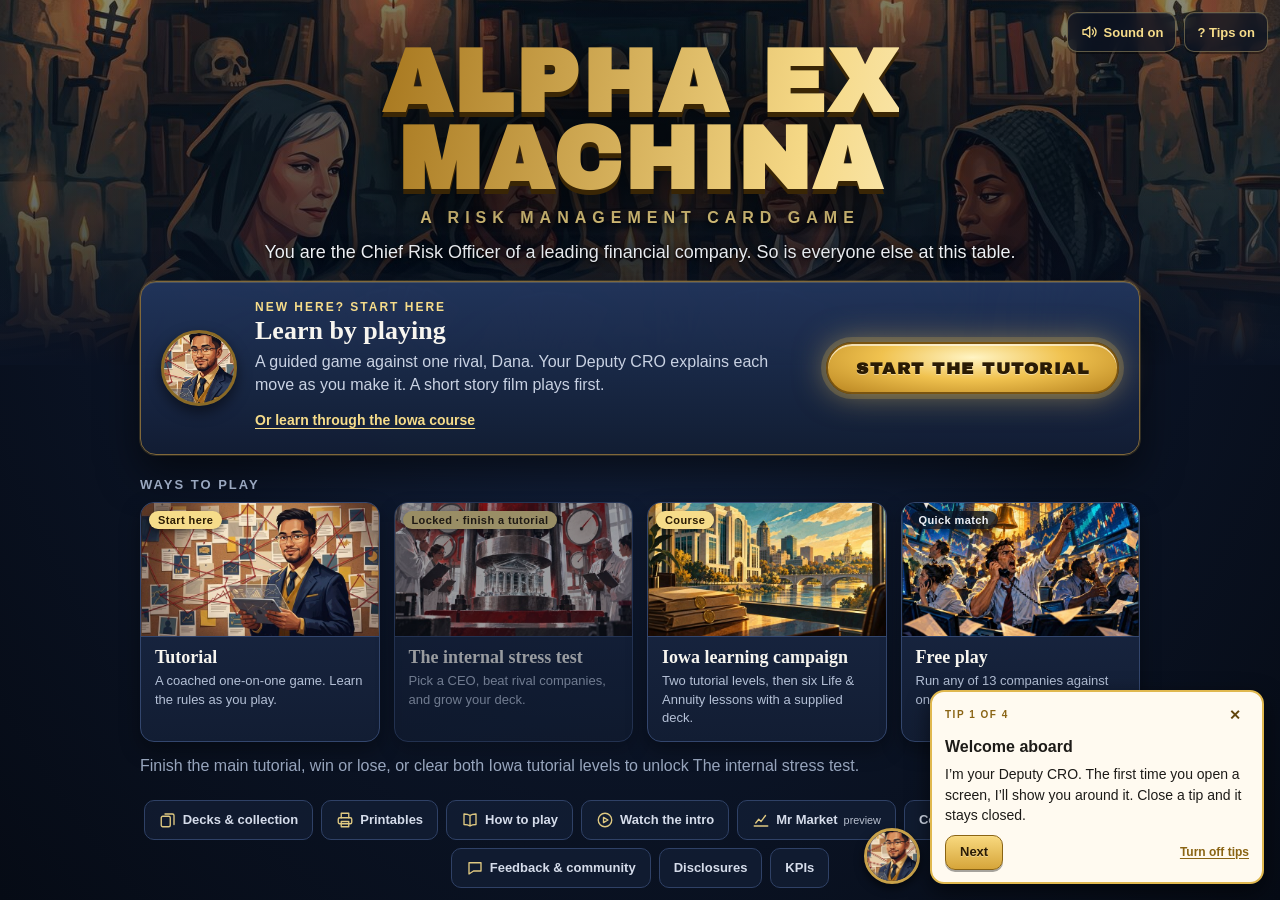
==== commit cefec698: "Publish Alpha ex Machina build (source bf08eafc)" ====
--- a/index.html
+++ b/index.html
@@ -5,11 +5,23 @@
     <meta name="viewport" content="width=device-width, initial-scale=1.0, viewport-fit=cover" />
     <link rel="icon" type="image/svg+xml" href="./favicon.svg" />
     <meta name="description" content="Alpha ex Machina: a risk management card game. Build a financial company, run stress scenarios against your rivals, and stay solvent." />
+    <meta name="theme-color" content="#0b1322" />
+    <!-- Link previews in chat, email, and course pages. Crawlers need an absolute image URL. -->
+    <meta property="og:type" content="website" />
+    <meta property="og:site_name" content="Alpha ex Machina" />
+    <meta property="og:title" content="Alpha ex Machina: a risk management card game" />
+    <meta property="og:description" content="You are the Chief Risk Officer of a leading financial company. So is everyone else at this table. Play free in your browser." />
+    <meta property="og:url" content="https://cellis212.github.io/stress-test/" />
+    <meta property="og:image" content="https://cellis212.github.io/stress-test/og.jpg" />
+    <meta property="og:image:width" content="1200" />
+    <meta property="og:image:height" content="630" />
+    <meta property="og:image:alt" content="The Alpha ex Machina logo over a painting of four hooded risk officers playing cards by candlelight." />
+    <meta name="twitter:card" content="summary_large_image" />
     <!-- Playtest build: keep the public site out of search results until launch. -->
     <meta name="robots" content="noindex, nofollow" />
     <title>Alpha ex Machina</title>
-    <script type="module" crossorigin src="./assets/index-gMdNhD9O.js"></script>
-    <link rel="stylesheet" crossorigin href="./assets/index-J-JN9K70.css">
+    <script type="module" crossorigin src="./assets/index-D7FHg6Os.js"></script>
+    <link rel="stylesheet" crossorigin href="./assets/index-CZV8zTB9.css">
   </head>
   <body>
     <div id="root"></div>
--- a/assets/index-CZV8zTB9.css
+++ b/assets/index-CZV8zTB9.css
@@ -0,0 +1 @@
+.screen-tip{z-index:90;right:16px;bottom:max(16px, env(safe-area-inset-bottom,0px));transform-origin:100% 100%;align-items:flex-end;gap:10px;width:min(400px,100vw - 32px);animation:.35s cubic-bezier(.2,1.6,.4,1) both bubble-in;display:flex;position:fixed}.screen-tip[data-dock$=left]{transform-origin:0 100%;left:16px;right:auto}.screen-tip[data-dock^=top]{bottom:auto;top:max(16px, env(safe-area-inset-top,0px));align-items:flex-start}.screen-tip-face{border:3px solid var(--brass);background:#1b2744;border-radius:50%;flex:none;width:56px;height:56px;overflow:hidden;box-shadow:0 4px 10px #0009}.screen-tip-face img{object-fit:cover;width:100%;height:100%;display:block}.screen-tip-body{overscroll-behavior:contain;color:#1d1b18;border:2px solid var(--gold);text-align:left;background:#fffaf0;border-radius:14px;flex-direction:column;flex:1;gap:6px;min-width:0;max-height:min(60dvh,420px);padding:9px 13px 12px;font-size:14px;line-height:1.45;animation:.2s both fade-in;display:flex;position:relative;overflow-y:auto;box-shadow:0 8px 22px #0000008c}.screen-tip-body p{margin:0}.screen-tip-head{justify-content:space-between;align-items:center;gap:8px;display:flex}.screen-tip-step{text-transform:uppercase;letter-spacing:1.5px;color:#8a6414;font-size:10px;font-weight:800}.screen-tip-title{font-size:16px}.screen-tip-close{color:#62450c;width:28px;height:28px;box-shadow:none;background:0 0;border:0;border-radius:50%;flex:none;padding:0;font-size:14px}.screen-tip-close:hover:not(:disabled){filter:none;background:#8a641426}.screen-tip-buttons{flex-wrap:wrap;align-items:center;gap:8px 12px;margin-top:4px;display:flex}.screen-tip-buttons button:not(.primary):not(.screen-tip-off){color:#332716;background:#f2e6cf;border-color:#b89b62}.screen-tip-off{box-shadow:none;color:#8a6414;text-underline-offset:2px;background:0 0;border:0;margin-left:auto;padding:0;font-size:12px;font-weight:700;text-decoration:underline}.screen-tip-off:hover:not(:disabled){color:#5a3c0a;filter:none}[data-tip-target]{outline:3px solid var(--gold-2);outline-offset:3px;animation:1.6s ease-in-out infinite tip-target}@keyframes tip-target{50%{outline-color:#e0b84f4d}}.menu-toggles{flex-wrap:wrap;justify-content:center;gap:10px;margin-top:18px;display:flex}.menu-toggles .menu-sound{margin:0}@media (width<=640px){.screen-tip,.screen-tip[data-dock$=left]{gap:8px;width:auto;left:10px;right:10px}.screen-tip:not([data-dock^=top]){bottom:max(10px, env(safe-area-inset-bottom,0px))}.screen-tip[data-dock^=top]{top:max(10px, env(safe-area-inset-top,0px))}.screen-tip-face{border-width:2px;width:44px;height:44px}.screen-tip-body{max-height:45dvh;font-size:14px}}@media (prefers-reduced-motion:reduce){.screen-tip,.screen-tip-body,[data-tip-target]{animation:none}}.iowa-course{color:#f0eade;max-width:1160px;margin:0 auto;padding:32px 24px 60px}.iowa-header{border-bottom:3px solid #eebc35;justify-content:space-between;align-items:start;gap:20px;padding-bottom:22px;display:flex}.iowa-eyebrow{color:#edc458;letter-spacing:.13em;font-size:11px;font-weight:800}.iowa-header h1{margin:8px 0 0;font-size:clamp(36px,6vw,66px);line-height:1.1}.iowa-header p{color:#c7beb0;margin:10px 0 0}.iowa-intro{justify-content:space-between;align-items:center;gap:30px;margin:26px 0;display:flex}.iowa-intro p{max-width:690px;line-height:1.6}.iowa-progress{gap:7px;min-width:130px;display:grid}.iowa-progress strong{color:#edc458;font-size:32px}.iowa-progress span{color:#c7beb0;font-size:12px}.iowa-progress progress{accent-color:#edc458;width:130px}.iowa-layout{grid-template-columns:255px minmax(0,1fr);gap:28px;margin-top:30px;display:grid}.iowa-route{flex-direction:column;gap:9px;display:flex}.iowa-route button{text-align:left;background:#211f1b;border:1px solid #514b3e;gap:6px;padding:15px;display:grid}.iowa-route button span{color:#afa99d;font-size:11px}.iowa-route button[aria-current]{background:#373020;border-color:#edc458}.iowa-route button[aria-current] span{color:#edc458}.iowa-route-head{color:#edc458;letter-spacing:.13em;text-transform:uppercase;margin:8px 0 0;font-size:11px;font-weight:800}.iowa-route-head:first-child{margin-top:0}.iowa-lesson{background:#211f1c;border:1px solid #514b3e;border-radius:12px;min-width:0;padding:28px}.iowa-lesson h2{margin:10px 0 12px;font-size:28px}.iowa-lesson p{line-height:1.65}.iowa-objective{color:#f3d77f;font-size:18px}.iowa-opening,.iowa-reflection,.iowa-reward{border-top:1px solid #514b3e;margin-top:24px;padding-top:10px}.iowa-card-chips{flex-wrap:wrap;gap:8px;margin-bottom:18px;display:flex}.iowa-card-chips button{text-align:left;align-items:center;gap:8px;max-width:100%;padding:0 10px 0 0;font-size:12px;display:flex}.iowa-card-chips img{object-fit:cover;border-radius:5px 0 0 5px;width:42px;height:42px}.iowa-opening details{margin-bottom:20px}.iowa-course summary{cursor:pointer;color:#edc458;padding:10px 0}.iowa-choice-grid{grid-template-columns:repeat(2,minmax(0,1fr));gap:12px;display:grid}.iowa-choice-grid button{text-align:left;white-space:normal;border-color:#edc458;gap:12px;padding:18px;display:grid}.iowa-choice-grid span{line-height:1.5}.iowa-choice-grid b{color:#edc458;font-size:12px}.iowa-sources{margin-top:24px;font-size:13px}.iowa-sources li{overflow-wrap:anywhere;margin:12px 0}.iowa-sources a{color:#e9cf7d}.iowa-deck{border-top:1px solid #514b3e;margin-top:30px;padding:18px 0}.iowa-deck-list{grid-template-columns:repeat(3,minmax(0,1fr));gap:8px;display:grid}.iowa-deck-list button{text-align:left;white-space:normal}.iowa-footer{color:#b3aca0;font-size:13px;line-height:1.6}.iowa-resume,.iowa-complete,.iowa-skip{background:#353020;border:1px solid #edc458;border-radius:8px;margin-top:20px;padding:18px}.iowa-resume,.iowa-skip{justify-content:space-between;align-items:center;gap:16px;display:flex}.iowa-skip div{gap:6px;display:grid}.iowa-skip span{color:#c7beb0;line-height:1.5}.iowa-skip button{flex-shrink:0}.iowa-starter{border-top:1px solid #514b3e;flex-wrap:wrap;align-items:center;gap:10px 16px;padding-top:12px;display:flex}.iowa-starter p{flex:260px;margin:0}.iowa-warning{z-index:500;color:#fff;background:#5d2925;padding:16px;position:relative}.iowa-warning .button-row{margin-top:10px}.iowa-drill{color:#f0eade;background:#353020;border-bottom:1px solid #edc458;gap:5px;padding:12px 20px;font-size:13px;display:grid}@media (width<=700px){.iowa-course{padding:20px 14px 40px}.iowa-header{align-items:center}.iowa-header button{flex-shrink:0}.iowa-intro{gap:15px}.iowa-progress{min-width:80px}.iowa-progress progress{width:80px}.iowa-layout{grid-template-columns:1fr;gap:16px}.iowa-route{grid-template-columns:repeat(2,minmax(0,1fr));display:grid}.iowa-route button{padding:12px}.iowa-route-head{grid-column:1/-1}.iowa-lesson{padding:20px}.iowa-choice-grid,.iowa-deck-list{grid-template-columns:1fr}.iowa-resume,.iowa-skip{flex-direction:column;align-items:start}}:root{--k:1;--bg:#0b1322;--panel:#16233d;--panel-2:#1c2b4a;--line:#2b3b5c;--text:#eef1f6;--muted:#9aa8c0;--gold:#e0b84f;--gold-2:#f6dc8a;--brass:#c9a24a;--danger:#e0605a;--ok:#5fbf7a;--glow:#3dff6e;--paper:#f7f5ef;--ink:#1d1b18;--report-ink:#1b2230;--report-muted:#5b6475;--life:#e3d3a4;--annuity:#aec8e6;--health:#b1d8b5;--pc:#e6a99d;--specialty:#c5b6db;--financials:#9ed9d3;--serif:"Palatino Linotype", Palatino, "Book Antiqua", Georgia, serif;--sans:"Avenir Next", Avenir, "Segoe UI", "Helvetica Neue", Helvetica, Arial, sans-serif;--condensed:"Avenir Next Condensed", "Bahnschrift SemiCondensed", "Roboto Condensed", "Arial Narrow", sans-serif;--figure:"DIN Alternate", Bahnschrift, "Roboto Condensed", "Arial Narrow", sans-serif;--strip-font:"DIN Condensed", "Bahnschrift Condensed", "Roboto Condensed", "Arial Narrow", sans-serif;--display:"Arial Black", "Helvetica Neue", Arial, sans-serif;--outline:0 0 2px #000, 0 1px 0 #000, 0 -1px 0 #000, 1px 0 0 #000, -1px 0 0 #000, 0 2px 3px #0009;--lightningcss-light: ;--lightningcss-dark:initial;color-scheme:dark;color:var(--text);background:var(--bg);font-family:-apple-system,BlinkMacSystemFont,Segoe UI,Roboto,Helvetica,Arial,sans-serif}*{box-sizing:border-box}img{-webkit-user-drag:none}body{background:var(--bg);min-height:100vh;margin:0}h1,h2,h3,h4{margin:.4em 0}a{color:var(--gold)}.muted{color:var(--muted)}button,.button{font:inherit;color:var(--text);cursor:pointer;background:linear-gradient(#26395e,#1a2845);border:1px solid #3d5179;border-radius:10px;justify-content:center;align-items:center;gap:6px;padding:7px 14px;font-size:13px;font-weight:600;text-decoration:none;transition:transform 80ms,filter .15s,border-color .15s;display:inline-flex;box-shadow:inset 0 1px #ffffff14,0 2px #00000059}button:hover:not(:disabled),.button:hover{filter:brightness(1.15);border-color:var(--gold)}button:active:not(:disabled){transform:translateY(1px)}button:disabled{opacity:.5;cursor:not-allowed}button.primary,.button.primary{color:#2a1b04;text-shadow:0 1px #ffffff59;background:linear-gradient(#f8d97f,#d6a53a);border-color:#8a6414}button.big,.button.big{border-radius:12px;padding:11px 22px;font-size:16px}button small{opacity:.85;font-weight:500}button:focus-visible,a:focus-visible,select:focus-visible,[role=button]:focus-visible{outline:3px solid var(--gold);outline-offset:2px}select{font:inherit;color:var(--text);background:var(--panel-2);border:1px solid var(--line);border-radius:8px;padding:5px 8px;font-size:13px}.button-row{flex-wrap:wrap;align-items:center;gap:8px;display:flex}.button-row.center{justify-content:center}.check{align-items:center;gap:6px;margin:4px 0;font-size:14px;display:flex}.check.small{color:var(--muted);font-size:12px}.play-button{font-family:var(--display);letter-spacing:2px;text-transform:uppercase;color:#2a1b04;text-shadow:0 1px #ffffff73;background:radial-gradient(at 50% 28%,#fff4c4,#f0c24f 45%,#b98521 100%);border:3px solid #7a5410;border-radius:999px;padding:16px 46px;font-size:24px;animation:2.4s ease-in-out infinite glow-pulse;box-shadow:0 0 0 5px #e0b84f38,0 0 32px #ffd26480,inset 0 2px #fff9}.play-button small{letter-spacing:0;text-transform:none;font-family:-apple-system,Segoe UI,sans-serif;font-size:13px}.card-face{--strip:#56657a;--strip2:var(--strip);--accent:var(--strip);background:var(--paper);width:300px;height:420px;color:var(--report-ink);font-family:var(--sans);text-align:left;border-radius:12px;display:flex;position:relative;overflow:hidden;box-shadow:0 10px 24px #00000073,0 0 0 1px #2b2f36}.card-strip{background:linear-gradient(var(--strip) 50%, var(--strip2) 50%);flex-direction:column;flex:none;justify-content:space-between;align-items:center;width:26px;padding:62px 0 8px;display:flex}.strip-label{writing-mode:vertical-rl;white-space:nowrap;font-family:var(--strip-font);letter-spacing:3px;text-transform:uppercase;color:#fff;font-size:15px;font-weight:700;rotate:180deg}.card-strip .pips{flex-direction:column;gap:3px}.card-strip .pip{border:1.5px solid #fff;width:17px;height:17px;font-size:9px}.card-main{flex-direction:column;flex:1;min-width:0;display:flex}.card-head{border-bottom:2px solid var(--accent);flex:none;padding:7px 10px 5px;position:relative}.card-face[data-dark=true] .card-head{padding-right:68px}.card-name{font-size:16px;font-weight:700;line-height:1.12;display:block}.card-class{white-space:nowrap;text-overflow:ellipsis;font-family:var(--condensed);letter-spacing:1px;text-transform:uppercase;color:var(--report-muted);margin-top:2px;font-size:9.5px;font-weight:600;display:block;overflow:hidden}.card-face .struck{color:var(--report-muted)}.dark-stamp{font-family:var(--strip-font);letter-spacing:2px;text-transform:uppercase;color:#9b1b33;background:#fff9;border:2px solid #9b1b33;border-radius:3px;padding:0 5px;font-size:13px;font-weight:700;position:absolute;top:6px;right:7px;rotate:8deg}.card-art{object-fit:cover;background:#2a2a2a;flex:0 158px;width:100%;height:158px;min-height:40px;display:block}.figures{background:color-mix(in srgb, var(--accent) 10%, white);border-bottom:1px solid color-mix(in srgb, var(--accent) 50%, white);flex:none;display:flex}.figure{flex:1;min-width:0;padding:3px 8px 4px}.figure+.figure{border-left:1px solid color-mix(in srgb, var(--accent) 40%, white)}.figure-label{font-family:var(--condensed);letter-spacing:1px;text-transform:uppercase;color:var(--report-muted);font-size:8.5px;font-weight:600;display:block}.figure-value{white-space:nowrap;font-family:var(--figure);align-items:center;gap:5px;font-size:19px;font-weight:700;line-height:1.15;display:flex}.figure-value.text{font-size:13.5px;line-height:1.6}.figure-value small{font-family:var(--sans);color:var(--report-muted);text-overflow:ellipsis;font-size:8.5px;font-style:italic;font-weight:400;overflow:hidden}.unit{flex:none;display:inline-block}.unit.leverage{background:#2f7fd0;border:1px solid #1d4f82;border-radius:1px;width:9px;height:9px;margin:0 2px;rotate:45deg}.unit.surplus{background:#d19a2a;border:1px solid #7a5210;border-radius:50%;width:11px;height:11px}.pips{gap:3px;display:flex}.pip{width:16px;height:16px;font-size:9px;font-family:var(--display);color:var(--ink);border:1px solid #3b3b3b;border-radius:50%;place-items:center;display:grid}.pip[data-line=Life]{background:var(--life)}.pip[data-line=Annuity]{background:var(--annuity)}.pip[data-line=Health]{background:var(--health)}.pip[data-line=P\&C]{background:var(--pc)}.pip[data-line=Specialty]{background:var(--specialty)}.pip[data-line=Financials]{background:var(--financials)}.text-box{flex:1 0 auto;min-height:0;padding:6px 10px 3px;font-size:12px;line-height:1.32}.text-box p{margin:0 0 5px}.tags,.chips{flex-wrap:wrap;gap:3px;margin-bottom:5px;display:flex}.tag-pill{font-family:var(--condensed);letter-spacing:.6px;text-transform:uppercase;color:#fff;background:var(--accent);border-radius:3px;padding:1px 5px;font-size:9.5px;font-weight:700}.chip{font-family:var(--condensed);border-radius:6px;padding:1px 5px;font-size:10px;font-weight:700}.chip.exposure{color:#7c2419;background:#f6d9d4;border:1px solid #b3473a}.chip.hedge{color:#1f5a2b;background:#dcefdc;border:1px solid #3f8a4c}.text-box .tag-note{color:var(--report-muted);font-size:.82em;font-style:italic}.text-box .flavor{color:var(--report-muted);white-space:pre-line;font-style:italic}.text-box .flavor:before{content:"";background:var(--accent);width:40px;height:2px;margin-bottom:4px;display:block}.card-face.compact.text-l .text-box{font-size:16px;line-height:1.28}.card-face.compact.text-m .text-box{font-size:14px;line-height:1.28}.card-face.compact.text-s .text-box{font-size:12.5px;line-height:1.28}.card-face.compact.text-xs .text-box{font-size:11px;line-height:1.25}.card-face.compact.text-xxs .text-box{font-size:10px;line-height:1.22}.card-face.compact .chips .chip,.card-face.compact .tag-pill{font-size:11px}.card-face.compact .flavor{font-size:.86em}.card-face.text-long .text-box{font-size:11px;line-height:1.27}.card-face.text-longest .text-box{font-size:10px;line-height:1.24}.card-face.short-art .card-art{flex-basis:72px}.card-face.short-art .tag-note,.card-face[data-kind=scenario].short-art .chips{display:none}.card-footer{font-family:var(--strip-font);letter-spacing:1px;text-transform:uppercase;color:var(--report-muted);border-top:1px solid #d9dbe0;flex:none;justify-content:space-between;padding:3px 10px 4px;font-size:9px;font-weight:700;display:flex}.learn-more{z-index:3;color:#fff;min-width:24px;height:24px;font-family:var(--condensed);letter-spacing:.4px;text-transform:uppercase;background:#141a28bf;border:1.5px solid #ffffffe6;border-radius:999px;justify-content:center;align-items:center;gap:0;padding:0 6px;font-size:12px;font-weight:700;line-height:1;transition:background .15s,border-color .15s,opacity .15s;display:inline-flex;position:absolute;box-shadow:0 2px 6px #00000073}.learn-more b{font-family:var(--display);font-size:14px;line-height:1}.learn-more span{margin-left:5px;display:none}.learn-more:hover:not(:disabled),.learn-more:focus-visible{background:var(--gold);color:#2a1b04;filter:none;border-color:#fff}.learn-more:hover span,.learn-more:focus-visible span{display:inline}[data-kind=line][data-line=Life],.line-tile[data-line=Life]{--frame:var(--life)}[data-kind=line][data-line=Annuity],.line-tile[data-line=Annuity]{--frame:var(--annuity)}[data-kind=line][data-line=Health],.line-tile[data-line=Health]{--frame:var(--health)}[data-kind=line][data-line=P\&C],.line-tile[data-line=P\&C]{--frame:var(--pc)}[data-kind=line][data-line=Specialty],.line-tile[data-line=Specialty]{--frame:var(--specialty)}[data-kind=line][data-line=Financials],.line-tile[data-line=Financials]{--frame:var(--financials)}[data-kind=line][data-line2=Health],.line-tile[data-line2=Health]{--frame2:var(--health)}[data-kind=line][data-line2=Specialty],.line-tile[data-line2=Specialty]{--frame2:var(--specialty)}[data-kind=investment]{--frame:#c3cbd4}[data-kind=program]{--frame:#9fd1c8}[data-kind=talent]{--frame:#e3cf98}[data-kind=tool]{--frame:#d4dba8}[data-kind=scenario][data-tier=each_opponent]{--frame:#7a2e2e}[data-kind=scenario][data-tier=target_opponent]{--frame:#4a3464}[data-kind=scenario][data-tier=systemic]{--frame:#1f1f1f}[data-kind=line][data-line=Life]{--strip:#a07a2a}[data-kind=line][data-line=Annuity]{--strip:#3d6fa3}[data-kind=line][data-line=Health]{--strip:#3a8a55}[data-kind=line][data-line=P\&C]{--strip:#b4553e}[data-kind=line][data-line=Specialty]{--strip:#6c56a0}[data-kind=line][data-line=Financials]{--strip:#2a8c83}[data-kind=line][data-line2=Health]{--strip2:#3a8a55}[data-kind=line][data-line2=Specialty]{--strip2:#6c56a0}.card-face[data-kind=investment]{--strip:#56657a}.card-face[data-kind=program]{--strip:#33507a}.card-face[data-kind=talent]{--strip:#9a7b2f}.card-face[data-kind=office]{--strip:#397785}.card-face[data-kind=tool]{--strip:#6b7a2c}.card-face[data-kind=scenario][data-inspection=false]{--strip:#8e2f2f}.card-face[data-kind=scenario][data-inspection=true]{--strip:#5a3d7c}.card-face[data-dark=true]{--strip:#2b1a1e;--strip2:#2b1a1e;--accent:#9b1b33;box-shadow:0 10px 24px #0000008c,0 0 14px #a5163073,0 0 0 1px #7d1426}@font-face{font-family:Archivo Black;src:url(./archivo-black-latin-BTVu2TQR.woff2)format("woff2");font-display:swap;unicode-range:U+??,U+131,U+152-153,U+2BB-2BC,U+2C6,U+2DA,U+2DC,U+2000-206F,U+20AC,U+2122,U+2212}.logo{font-family:"Arial Black", "Archivo Black", var(--display);text-transform:uppercase;letter-spacing:3px;background:linear-gradient(100deg,#a8781f 0%,#f5d886 32%,#fff7d6 50%,#f5d886 68%,#a8781f 100%) 0 0/260% 100%;color:#0000;filter:drop-shadow(0 5px #3a2605)drop-shadow(0 16px 30px #000000b3);-webkit-background-clip:text;background-clip:text;flex-direction:column;align-items:center;margin:0;font-size:clamp(40px,12vw,124px);line-height:.88;animation:6s ease-in-out infinite shine,.9s cubic-bezier(.2,1.3,.4,1) both logo-in;display:flex}.tagline{letter-spacing:6px;text-transform:uppercase;color:var(--gold-2);margin:10px 0 0;font-weight:800}.printables-grid{grid-template-columns:repeat(auto-fit,minmax(min(240px,100%),1fr));gap:14px;display:grid}.printable{text-align:left;color:var(--text);background:var(--panel);border:1px solid var(--line);border-radius:12px;flex-direction:column;align-items:flex-start;gap:8px;padding:18px;display:flex}.printable strong{color:var(--gold-2);font-size:18px}.printable span{color:var(--muted);line-height:1.5}.printable{text-decoration:none}.printable:hover{border-color:var(--gold);background:var(--panel-2)}.printable small{color:var(--gold-2);margin-top:auto}.printables-screen h2{font-family:var(--serif);color:var(--gold-2)}.printables-screen section{margin:28px 0}.campaign-replace{border:1px solid var(--gold);border-radius:12px;margin-top:16px;padding:16px}.intro-player{z-index:200;background:var(--bg);place-items:center;display:grid;position:fixed;inset:0}.intro-player video{object-fit:contain;background:var(--bg);width:100%;min-width:0;height:100%;min-height:0}.intro-skip{top:max(16px, env(safe-area-inset-top));position:absolute;right:16px}.setup-screen,.screen{max-width:1120px;margin:0 auto;padding:22px 24px 60px}.setup-head{justify-content:space-between;align-items:center;gap:12px;display:flex}.setup-head h1{font-family:var(--serif);color:var(--gold-2);font-size:34px}.hero-select{grid-template-columns:minmax(0,1fr) 360px;align-items:start;gap:18px;display:grid}.deck-grid{grid-template-columns:repeat(auto-fill,minmax(150px,1fr));gap:12px;display:grid}.deck-hero{text-align:center;background:linear-gradient(#1c2b4a,#121d33);border:2px solid #2b3b5c;border-radius:16px;flex-direction:column;gap:6px;padding:14px 10px 12px}.deck-group-heading{color:var(--paper);grid-column:1/-1;margin:14px 0 0;font-size:18px}.deck-hero strong{font-family:var(--serif);font-size:15px}.deck-hero.chosen{border-color:var(--gold);transform:translateY(-3px);box-shadow:0 0 0 3px #e0b84f40,0 0 26px #e0b84f59}.deck-portrait,.rival-portrait,.detail-portrait{background:linear-gradient(#f6dc8a,#a87a26) border-box;border:4px solid #0000;border-radius:50% 50% 46% 46%/58% 58% 42% 42%;width:96px;height:114px;display:block;overflow:hidden;box-shadow:0 6px 14px #0000008c}.deck-portrait img,.rival-portrait img,.detail-portrait img{object-fit:cover;border-radius:inherit;width:100%;height:100%;display:block}.deck-line{text-transform:uppercase;letter-spacing:1.5px;font-size:11px;font-weight:800}[data-line=Life] .deck-line{color:var(--life)}[data-line=Annuity] .deck-line{color:var(--annuity)}[data-line=Health] .deck-line{color:var(--health)}[data-line=P\&C] .deck-line{color:var(--pc)}[data-line=Specialty] .deck-line{color:var(--specialty)}[data-line=Financials] .deck-line{color:var(--financials)}.deck-detail{background:linear-gradient(#1b2a48,#10192d);border:1px solid #c9a24a80;border-radius:18px;flex-direction:column;align-items:center;gap:10px;padding:18px;display:flex;position:sticky;top:16px}.detail-portrait{border-width:6px;width:170px;height:202px;animation:.45s cubic-bezier(.2,1.3,.4,1) both rise}.detail-text{flex-direction:column;gap:4px;width:100%;display:flex}.detail-text h2{font-family:var(--serif);margin:0;font-size:24px}.detail-text p{color:#d5dcea;margin:2px 0;font-size:14px;line-height:1.4}.deck-tagline{font-weight:600}.pressure{color:#f0b9b3!important;font-size:13px!important}.detail-text select{width:100%}.rivals-head{flex-wrap:wrap;align-items:center;gap:16px;margin-top:20px;display:flex}.rivals-head h2{font-family:var(--serif)}.rival-grid{grid-template-columns:repeat(auto-fill,minmax(240px,1fr));gap:12px;margin:12px 0;display:grid}.rival-choice{background:var(--panel);border:1px solid var(--line);border-radius:14px;align-items:center;gap:12px;padding:12px;font-size:13px;display:flex}.rival-choice .rival-portrait{border-width:3px;flex:none;width:64px;height:76px}.rival-fields{flex-direction:column;flex:1;gap:5px;min-width:0;display:flex}.setup-note{text-align:center}.screen .lede{color:#d5dcea;max-width:760px;font-size:17px;line-height:1.5}.howto-grid{grid-template-columns:1fr 1fr;gap:24px;display:grid}.howto h2{font-family:var(--serif);color:var(--gold-2)}.howto p,.howto li{color:#d5dcea;line-height:1.5}.glossary{grid-template-columns:repeat(auto-fill,minmax(min(300px,100%),1fr));gap:8px 24px;display:grid}.glossary dt{color:var(--gold);font-weight:700}.glossary dd{color:#d5dcea;margin:2px 0 8px;font-size:14px}.modal-backdrop{z-index:120;padding:max(16px, env(safe-area-inset-top,0px)) max(16px, env(safe-area-inset-right,0px)) max(16px, env(safe-area-inset-bottom,0px)) max(16px, env(safe-area-inset-left,0px));background:#050a14b3;justify-content:center;align-items:center;display:flex;position:fixed;inset:0}.modal{width:min(520px,100%);max-height:calc(100dvh - 32px - env(safe-area-inset-top,0px) - env(safe-area-inset-bottom,0px));overscroll-behavior:contain;background:var(--panel);border:1px solid var(--brass);border-radius:14px;flex-direction:column;gap:10px;padding:18px 20px;animation:.2s ease-out pop-in;display:flex;overflow-y:auto;box-shadow:0 12px 40px #00000080}.modal h2{font-family:var(--serif);margin:0}.modal p{margin:0;line-height:1.45}.modal textarea{font:inherit;color:var(--text);background:var(--panel-2);border:1px solid var(--line);resize:vertical;border-radius:8px;min-height:110px;padding:10px;font-size:14px}.modal .error{color:var(--danger)}.feedback-dialog .button,.feedback-dialog button{min-height:44px}.feedback-dialog textarea{font-size:16px}.learn-backdrop{z-index:130}.learn-dialog{width:min(860px,100%);max-height:min(92dvh, calc(100dvh - 32px - env(safe-area-inset-top,0px) - env(safe-area-inset-bottom,0px)));gap:14px;overflow:auto}.learn-head{justify-content:space-between;align-items:flex-start;gap:12px;display:flex}.learn-head>div{min-width:0}.learn-head>button{flex:none;min-width:44px;min-height:44px}.learn-kicker{letter-spacing:3px;text-transform:uppercase;color:var(--gold);font-size:12px;font-weight:800;display:block}.learn-head h2{margin:2px 0 0;font-size:26px;line-height:1.15}.learn-type{font-family:var(--condensed);letter-spacing:1px;text-transform:uppercase;color:var(--muted);margin-top:3px;font-size:12px;display:block}.learn-body{align-items:flex-start;gap:22px;display:flex}.learn-card{--ls:.8;width:calc(300px * var(--ls));height:calc(420px * var(--ls));flex:none}.learn-card-inner{width:300px;height:420px;transform:scale(var(--ls));transform-origin:0 0}.learn-text{flex-direction:column;flex:1;gap:12px;min-width:0;display:flex}.learn-text p{color:#e6ebf5;margin:0;font-size:16px;line-height:1.6}@media (width<=640px){.learn-body{flex-direction:column;align-items:center}.learn-card{--ls:.9}.learn-text p{font-size:15px}}@media (width<=359px){.learn-card{--ls:.75}}@media (width<=900px){.hero-select{grid-template-columns:1fr}.deck-detail{position:static}.howto-grid{grid-template-columns:1fr}select,textarea,input:not([type=checkbox]):not([type=radio]):not([type=range]){font-size:16px}}[data-kind=office]{--frame:#92bbc5}.seed-setup{background:#191e22;border:1px solid #907853;border-radius:12px;margin:16px 0 24px;padding:16px 20px}.seed-setup summary{cursor:pointer;font-weight:700}.setup-seed{flex-wrap:wrap;align-items:center;gap:12px;margin:16px 0;display:flex}.setup-seed input{max-width:170px}.combo-ready{background:#191e22;border:1px solid #907853;border-radius:8px;padding:10px;font-size:12px;line-height:1.4}.stage{grid-template-columns:calc(66px * var(--k)) minmax(0, 1fr) calc(150px * var(--k));-webkit-user-select:none;user-select:none;background:radial-gradient(at 50% 38%,#172a50 0%,#0a1224 55%,#04070e 100%);grid-template-rows:minmax(0,1fr);display:grid;position:fixed;inset:0;overflow:clip}.arena{isolation:isolate;min-height:0;margin:calc(16px * var(--k)) calc(14px * var(--k)) 0;border-radius:calc(34px * var(--k)) calc(34px * var(--k)) 0 0;box-shadow:inset 0 0 0 calc(3px * var(--k)) #b8903c, inset 0 0 0 calc(5px * var(--k)) #2c1b0c, inset 0 0 90px #000000b3;padding:calc(12px * var(--k)) calc(18px * var(--k)) calc(118px * var(--k));gap:calc(4px * var(--k));background-color:#13213b;background-image:radial-gradient(at 50% 48%,#78a0ff17,#0000 58%),radial-gradient(#ffffff09 1px,#0000 1.3px);background-size:auto,5px 5px;grid-column:2;grid-template-rows:auto minmax(0,1fr) auto auto;display:grid;position:relative}.arena:before{content:"";z-index:-1;inset:calc(-15px * var(--k)) calc(-15px * var(--k)) 0;padding:calc(15px * var(--k)) calc(15px * var(--k)) 0;border-radius:calc(48px * var(--k)) calc(48px * var(--k)) 0 0;-webkit-mask-composite:xor;background:linear-gradient(#ffdcaa1f,#00000040),repeating-linear-gradient(91deg,#5d3a20 0 7px,#4b2e18 7px 11px,#6a452a 11px 19px,#52331c 19px 24px);position:absolute;-webkit-mask:linear-gradient(#000 0 0) content-box,linear-gradient(#000 0 0);-webkit-mask-composite:xor,source-over;mask:linear-gradient(#000 0 0) content-box exclude,linear-gradient(#000 0 0)}.arena:after{content:"";z-index:-1;width:calc(330px * var(--k));height:calc(330px * var(--k));box-shadow:0 0 0 calc(16px * var(--k)) #c9a24a09, inset 0 0 0 calc(34px * var(--k)) #c9a24a08;pointer-events:none;border:2px solid #c9a24a21;border-radius:50%;position:absolute;top:47%;left:50%;translate:-50% -50%}.table-center{min-height:calc(120px * var(--k));place-items:center;display:grid;position:relative}.arena.drop-ok .table-center{outline-offset:calc(-8px * var(--k));border-radius:26px;outline:2px dashed #3dff6e73}.arena.drop-hover .table-center{background:radial-gradient(#3dff6e24,#0000 70%)}.nft-links{z-index:13;pointer-events:none;color:#b8a1ff;width:100%;height:100%;position:absolute;inset:0;overflow:hidden}.nft-link-shadow,.nft-link-thread{fill:none;stroke-linecap:round}.nft-link-shadow{stroke:#080f20;stroke-width:5px;opacity:.8}.nft-link-thread{stroke:currentColor;stroke-width:2px;stroke-dasharray:5 4}.nft-link-dot{fill:currentColor;stroke:#080f20;stroke-width:1px}.rival-row{justify-content:center;align-items:flex-start;gap:calc(12px * var(--k));z-index:12;display:flex;position:relative}:is(.rival-row:has(.action-menu),.rival-row:has(.showcase)){z-index:60}.rival{--seat:#ff8a65;flex:0 1 calc(310px * var(--k));min-width:0;padding:calc(8px * var(--k)) calc(10px * var(--k));border-radius:calc(16px * var(--k));background:linear-gradient(#080d1a99,#080d1a4d);border:1px solid #c9a24a59;transition:box-shadow .3s,border-color .3s;position:relative}.rivals-1 .rival{flex-basis:calc(440px * var(--k))}.rival.active{border-color:var(--seat);box-shadow:0 0 0 1px var(--seat), 0 0 26px color-mix(in srgb, var(--seat) 40%, transparent)}.rival.out{opacity:.6}.rival-top{gap:calc(10px * var(--k));align-items:center;display:flex}.rival-info{min-width:0;font-size:calc(12px * var(--k));flex-direction:column;gap:3px;display:flex}.rival-name{font-family:var(--serif);font-size:calc(17px * var(--k));color:#fff}.rival-deck{color:var(--muted);white-space:nowrap;text-overflow:ellipsis;overflow:hidden}.counts{color:#c9d3e6;gap:12px;font-weight:700;display:flex}.hand-count,.deck-count{align-items:center;gap:4px;display:inline-flex}.hand-count:before,.deck-count:before{content:"";width:calc(10px * var(--k));height:calc(14px * var(--k));border:1px solid var(--gold);background:repeating-linear-gradient(-6deg,#14213d 0 3px,#22345c 3px 4px);border-radius:2px}.deck-count:before{box-shadow:2px 2px 0 #0b1426, 3px 3px 0 var(--gold)}.hand-count:after{content:" in hand";color:var(--muted);font-weight:500}.deck-count:after{content:" in deck";color:var(--muted);font-weight:500}.rival-board{gap:calc(4px * var(--k));margin-top:calc(6px * var(--k));min-height:calc(28px * var(--k));flex-wrap:wrap;align-items:center;display:flex}.mini-lines{flex-wrap:wrap;align-items:center;gap:2px;display:inline-flex}.forecasts{flex-wrap:wrap;gap:6px;margin-top:6px;display:flex}.forecast-card{max-width:100%;font-size:calc(11px * var(--k));color:#ffe1dd;background:linear-gradient(#6b2424,#3e1414);border:1px solid #e0605a;border-radius:8px;align-items:center;gap:6px;padding:3px 8px 3px 3px;font-weight:700;animation:2s ease-in-out infinite threat-glow;display:flex;box-shadow:0 0 12px #e0605a73}.forecast-card img{width:calc(34px * var(--k));height:calc(22px * var(--k));object-fit:cover;border-radius:4px}.forecast-card span{white-space:nowrap;text-overflow:ellipsis;overflow:hidden}.developing{flex-wrap:wrap;gap:6px;margin-top:4px;display:flex}.developing-chip{font-size:calc(11px * var(--k));background:#2a2a2a;border:1px solid #777;border-radius:999px;padding:2px 8px}.my-risk-chips{display:none}.risk-chips{margin-top:calc(6px * var(--k));font-size:calc(10.5px * var(--k));flex-wrap:wrap;align-items:center;gap:3px;display:flex}.risk-label{font-size:calc(9px * var(--k));letter-spacing:1px;text-transform:uppercase;color:var(--muted);margin-right:2px;font-weight:800}.risk-chip{--heat:.3;white-space:nowrap;color:#ffece8;background:color-mix(in srgb, #c62f25 calc(var(--heat) * 90%), #26324c);border:1px solid color-mix(in srgb, #ff7a6b calc(var(--heat) * 100%), #3d4d72);border-radius:999px;padding:1px 6px;font-weight:800}.risk-chip b{font-family:var(--display)}.risk-chip.threatened{outline-offset:1px;outline:2px solid #ff4a3d;animation:1.6s ease-in-out infinite threat-glow}.risk-none,.risk-more{color:var(--muted);font-style:italic}.risk-more{cursor:help;font-style:normal;font-weight:800}.risk-panel{text-align:left;width:100%;box-shadow:none;background:#080c18b8;border:1px solid #c9a24a66;border-radius:12px;flex-direction:column;align-items:stretch;gap:5px;padding:8px 8px 7px;font-weight:500;display:flex}.risk-panel:hover:not(:disabled){filter:none;border-color:var(--gold)}.risk-title{letter-spacing:1.5px;text-transform:uppercase;color:var(--gold-2);font-size:10px;font-weight:800}.risk-bars{flex-direction:column;gap:3px;display:flex}.risk-row{grid-template-columns:46px 1fr 16px;align-items:center;gap:5px;font-size:10.5px;display:grid}.risk-tag{color:#d5dcea;white-space:nowrap;font-weight:800;overflow:hidden}.risk-bar{background:#22324f;border-radius:4px;height:7px;overflow:hidden}.risk-bar i{background:linear-gradient(90deg,#a8392d,#ff6b5a);border-radius:4px;height:100%;transition:width .45s ease-out;display:block}.risk-row b{font-family:var(--display);text-align:right;font-size:11px}.risk-row.threatened .risk-tag{color:#ff9d94}.risk-row.threatened .risk-bar{box-shadow:0 0 0 1px #ff4a3d,0 0 8px #ff4a3db3}.risk-worst{color:var(--muted);border-top:1px solid #ffffff14;justify-content:space-between;gap:6px;margin-top:2px;padding-top:4px;font-size:10.5px;display:flex}.risk-worst b{font-family:var(--display);color:#ff9d94}.risk-worst.lethal b{color:#ff3d2e;text-shadow:0 0 8px #ff3d2ecc}.risk-worst.turtle{color:#bfe8cc}.hero{--seat:#4fc3f7;--size:calc(70px * var(--k));width:var(--size);height:calc(var(--size) * 1.18);flex:none;position:relative}.hero.big{--size:calc(100px * var(--k))}.hero .portrait{cursor:pointer;border:calc(4px * var(--k)) solid transparent;background:linear-gradient(160deg,#fbe6a3,#b8862f 55%,#7a5418) border-box;border-radius:50% 50% 46% 46%/58% 58% 42% 42%;width:100%;height:100%;padding:0;transition:box-shadow .3s,filter .3s;display:block;overflow:hidden;box-shadow:0 7px 16px #000000a6,inset 0 0 14px #0009}.hero .portrait:hover{filter:brightness(1.08);border-color:#0000}.hero .portrait img{object-fit:cover;border-radius:inherit;width:100%;height:100%;display:block}.hero.active .portrait{box-shadow:0 0 0 3px var(--seat), 0 0 26px var(--seat), 0 7px 16px #000000a6;animation:2s ease-in-out infinite turn-glow}.hero.out .portrait,.hero.failing .portrait{filter:grayscale()brightness(.7)contrast(1.1)}.hero.out .portrait:after,.hero.failing .portrait:after{content:"";background:linear-gradient(118deg,#0000 47%,#000000d9 48%,#0000 50%),linear-gradient(35deg,#0000 57%,#000c 58%,#0000 59.5%),linear-gradient(170deg,#0000 38%,#000000bf 39%,#0000 40.5%);position:absolute;inset:0}.hero .portrait{position:relative}.ceo-absent{color:#fff;text-align:center;background:#080f19e6;padding:4px 2px;font-size:10px;line-height:1.25;position:absolute;bottom:17%;left:0;right:0}.committed-badge{z-index:4;width:calc(20px * var(--k));height:calc(20px * var(--k));font-size:calc(13px * var(--k));color:#55606e;background:#f4f1ea;border:1px solid #55606e;border-radius:50%;place-items:center;line-height:1;display:grid;position:absolute;top:-4px;right:-2px;box-shadow:0 2px 4px #0009}.surplus-badge{right:calc(-9px * var(--k));bottom:calc(-6px * var(--k));z-index:5;width:calc(34px * var(--k));height:calc(34px * var(--k));font-family:var(--display);font-size:calc(15px * var(--k));color:#fff;text-shadow:var(--outline);background:radial-gradient(circle at 35% 30%,#fff5c9,#eabf4f 45%,#9c6c1b 100%);border:2px solid #573a09;border-radius:50%;place-items:center;display:grid;position:absolute;box-shadow:0 3px 7px #000000a6,inset 0 -3px #0003}.hero.big .surplus-badge{width:calc(48px * var(--k));height:calc(48px * var(--k));font-size:calc(22px * var(--k));right:calc(-14px * var(--k))}.surplus-badge span{animation:.4s ease-out tick-pop;display:block}.surplus-badge.low{background:radial-gradient(circle at 35% 30%,#ffd0c8,#e0605a 45%,#7c1f1a 100%);border-color:#4a0f0b;animation:1.3s ease-in-out infinite low-pulse}.threat{left:calc(-12px * var(--k));top:calc(-8px * var(--k));z-index:6;font-family:var(--display);font-size:calc(15px * var(--k));color:#fff;text-shadow:var(--outline);background:linear-gradient(#e0413a,#8e150c);border:2px solid #3e0703;border-radius:999px;padding:1px 8px;animation:1.1s ease-in-out infinite threat-bob;position:absolute;box-shadow:0 0 14px #ff3c28b3}.threat.lethal{background:linear-gradient(#ff2d1f,#5e0600);box-shadow:0 0 24px #ff1e0af2}.hero.lethal .portrait{box-shadow:0 0 0 3px #ff2d1f,0 0 30px #ff2d1f}.thinking{left:50%;bottom:calc(-10px * var(--k));z-index:6;border:1px solid var(--seat);background:#080c18e6;border-radius:999px;gap:4px;padding:4px 8px;display:flex;position:absolute;translate:-50%}.thinking i{background:var(--seat);border-radius:50%;width:6px;height:6px;animation:1s ease-in-out infinite dots}.thinking i:nth-child(2){animation-delay:.15s}.thinking i:nth-child(3){animation-delay:.3s}.bubble{left:50%;top:calc(-10px * var(--k));z-index:30;width:max-content;max-width:calc(230px * var(--k));color:#1d1b18;font-family:var(--serif);font-size:calc(14px * var(--k));background:#fffaf0;border-radius:14px;padding:8px 12px;font-weight:600;line-height:1.3;animation:.35s cubic-bezier(.2,1.6,.4,1) both bubble-in;position:absolute;translate:-50% -100%;box-shadow:0 8px 22px #0000008c}.bubble:after{content:"";border:9px solid #0000;border-top-color:#fffaf0;border-bottom:0;position:absolute;bottom:-8px;left:50%;translate:-50%}.rival .bubble{top:6%;left:100%;translate:10px}.rival .bubble:after{border:9px solid #0000;border-left:0;border-right-color:#fffaf0;top:14px;bottom:auto;left:-8px;translate:0}.capacity{align-items:center;gap:calc(7px * var(--k));display:flex}.gems{gap:calc(4px * var(--k));max-width:calc(180px * var(--k));flex-wrap:wrap;display:flex}.gem{--gc:#6fb1ff;width:calc(15px * var(--k));height:calc(15px * var(--k));border-radius:3px;transition:background .35s,box-shadow .35s,scale .35s;rotate:45deg}.gem[data-line=Life]{--gc:#f2c75a}.gem[data-line=Annuity]{--gc:#6fb1ff}.gem[data-line=Health]{--gc:#5fd38a}.gem[data-line=P\&C]{--gc:#ff8a6b}.gem[data-line=Specialty]{--gc:#b88cff}.gem[data-line=Financials]{--gc:#3fd0c9}.gem.floating{--gc:#fff}.gem.available{background:radial-gradient(circle at 30% 30%, #fff, var(--gc) 45%, color-mix(in srgb, var(--gc) 55%, black));box-shadow:0 0 9px color-mix(in srgb, var(--gc) 75%, transparent), inset 0 0 0 1px #00000059}.gem.committed{box-shadow:inset 0 0 0 calc(1.5px * var(--k)) color-mix(in srgb, var(--gc) 60%, transparent);background:#121a2c;scale:.82}.capacity b{font-family:var(--display);font-size:calc(20px * var(--k));color:#a8d8ff;text-shadow:var(--outline);white-space:nowrap}.capacity b small{color:#7f9ec4;font-size:.65em}.capacity.compact .gem{width:calc(9px * var(--k));height:calc(9px * var(--k))}.capacity.compact .gems{max-width:calc(130px * var(--k));gap:3px}.capacity.compact b{font-size:calc(13px * var(--k))}.minion{width:calc(78px * var(--k));height:calc(100px * var(--k));flex:none;position:relative}.minion-art{inset:0 0 calc(12px * var(--k));border:calc(3px * var(--k)) solid #d8c083;background:#222;border-radius:50%/46%;transition:box-shadow .25s,filter .3s;position:absolute;overflow:hidden;box-shadow:0 6px 12px #0009,inset 0 0 8px #00000080}.minion-art img{object-fit:cover;width:100%;height:100%;display:block}.minion-name{z-index:2;width:calc(96px * var(--k));text-align:center;font-size:calc(9.5px * var(--k));color:#2a1d08;background:linear-gradient(#f5e6b8,#d2b672);border:1px solid #6b5220;border-radius:5px;padding:2px 3px;font-weight:800;line-height:1.05;position:absolute;bottom:0;left:50%;translate:-50%;box-shadow:0 2px 4px #00000080}.hire-gem{left:calc(-5px * var(--k));top:calc(-3px * var(--k));z-index:3;width:calc(21px * var(--k));height:calc(21px * var(--k));font-family:var(--display);font-size:calc(11px * var(--k));color:#fff;text-shadow:var(--outline);background:radial-gradient(circle at 35% 30%,#a8e7ff,#2587c5 60%,#104c7a);border:1px solid #052c4a;border-radius:3px;place-items:center;display:grid;position:absolute}.lock{right:calc(-4px * var(--k));bottom:calc(10px * var(--k));font-size:calc(11px * var(--k));z-index:3;filter:drop-shadow(0 1px 1px #000);position:absolute}.tag{z-index:4;white-space:nowrap;font-family:var(--display);color:#fff;text-shadow:var(--outline);background:#7e3fd1;border-radius:999px;padding:1px 8px;font-size:11px;animation:.3s ease-out both pop-in;position:absolute;top:-12px;left:50%;translate:-50%}.minion.committed .minion-art{filter:grayscale(.85)brightness(.62)}.minion.committed{opacity:.85}.minion.mini{width:calc(32px * var(--k));height:calc(38px * var(--k))}.minion.mini .minion-art{border-width:2px;inset:0}.minion.mini .hire-gem{width:calc(14px * var(--k));height:calc(14px * var(--k));font-size:calc(8px * var(--k));top:-4px;left:-4px}.minion.mini .committed-badge{width:11px;height:11px;font-size:7px;top:-5px;right:-4px}.minion.mini .lock{font-size:9px;bottom:-3px;right:-4px}.gadget{width:calc(74px * var(--k));height:calc(100px * var(--k));flex:none;position:relative}.gadget-art{inset:calc(6px * var(--k)) calc(2px * var(--k)) calc(16px * var(--k));border-radius:calc(12px * var(--k));border:calc(3px * var(--k)) solid #9aa65a;background:#222;transition:box-shadow .25s,filter .3s;position:absolute;overflow:hidden;box-shadow:0 6px 12px #0009,inset 0 0 8px #00000080}.gadget-art img{object-fit:cover;width:100%;height:100%;display:block}.gadget-name{z-index:2;width:calc(92px * var(--k));text-align:center;font-size:calc(9.5px * var(--k));color:#232a0c;background:linear-gradient(#eef2cf,#b7c178);border:1px solid #56601f;border-radius:5px;padding:2px 3px;font-weight:800;line-height:1.05;position:absolute;bottom:0;left:50%;translate:-50%;box-shadow:0 2px 4px #00000080}.gadget .carry-cost{left:auto;right:calc(-5px * var(--k));top:calc(18px * var(--k))}.gadget-chips{left:50%;top:calc(-6px * var(--k));z-index:3;white-space:nowrap;gap:2px;display:flex;position:absolute;translate:-50%}.gadget.committed .gadget-art{filter:grayscale(.85)brightness(.62)}.gadget.committed{opacity:.85}.gadget.mini{width:calc(30px * var(--k));height:calc(30px * var(--k))}.gadget.mini .gadget-art{border-width:2px;border-radius:6px;inset:0}.gadget.mini .hire-gem{width:calc(14px * var(--k));height:calc(14px * var(--k));font-size:calc(8px * var(--k));top:-4px;left:-4px}.gadget.mini .committed-badge{width:11px;height:11px;font-size:7px;top:-5px;right:-4px}.gadget.mini .carry-cost{display:none}.line-tile{--frame:#c3cbd4;width:calc(86px * var(--k));height:calc(104px * var(--k));padding:calc(3px * var(--k));border-radius:calc(9px * var(--k));background:var(--frame);color:var(--ink);border:2px solid #111;flex-direction:column;flex:none;gap:2px;transition:filter .35s,opacity .35s;display:flex;position:relative;box-shadow:0 5px 10px #0000008c}.line-tile[data-line2]{background:linear-gradient(90deg, var(--frame) 45%, var(--frame2) 55%)}.tile-art{height:calc(40px * var(--k));background:#333;border:1px solid #333;border-radius:5px;flex:none;overflow:hidden}.tile-art img{object-fit:cover;width:100%;height:100%;display:block}.tile-name{font-family:var(--sans);font-size:calc(9.5px * var(--k));-webkit-line-clamp:2;-webkit-box-orient:vertical;font-weight:700;line-height:1.12;display:-webkit-box;overflow:hidden}.tile-chips{flex-wrap:wrap;gap:2px;margin-top:auto;display:flex}.mini{font-size:calc(8px * var(--k));border-radius:3px;padding:0 3px;font-weight:800;line-height:1.4}.mini.exposure{color:#7c2419;background:#f6d9d4;border:1px solid #b3473a}.mini.exposure.core{opacity:.5;text-decoration:line-through}.mini.hedge{color:#1f5a2b;background:#dcefdc;border:1px solid #3f8a4c}.line-tile.committed{opacity:.72;filter:saturate(.45)brightness(.8)}.capacity-pips{right:calc(4px * var(--k));top:calc(4px * var(--k));z-index:2;gap:calc(5px * var(--k));display:flex;position:absolute}.capacity-pip{width:calc(11px * var(--k));height:calc(11px * var(--k));background:radial-gradient(circle at 30% 30%,#e8f4ff,#3f8fe0 50%,#123e75);border:1px solid #0d2c49;border-radius:2px;display:block;rotate:45deg;box-shadow:0 0 5px #50a0ffb3}.line-tile.committed .capacity-pip{box-shadow:none;border:calc(1.5px * var(--k)) solid #55606e;background:#f4f1ea}.committed-stamp{left:50%;top:calc(24px * var(--k));z-index:3;font-family:var(--display);font-size:calc(9px * var(--k));letter-spacing:1px;text-transform:uppercase;white-space:nowrap;color:#b3261e;background:#fffaf0e0;border:2px solid #b3261e;border-radius:3px;padding:0 4px;animation:.35s ease-out both stamp;position:absolute;translate:-50% -50%;rotate:-12deg}.line-tile.mini{width:calc(19px * var(--k));height:calc(27px * var(--k));border-width:1px;border-radius:4px;gap:0;padding:1px}.line-tile.mini .tile-art{border:0;border-radius:3px;height:100%}.line-tile.mini .capacity-pips{gap:3px;top:2px;right:2px}.line-tile.mini .capacity-pip{width:6px;height:6px;box-shadow:none;border-width:1px}.line-tile.mini.committed{opacity:.5}.cover-badge{z-index:3;color:#0b3a33;background:radial-gradient(circle at 35% 30%,#e6fffa,#5fc4b1);border:1px solid #1f6d61;border-radius:50%;place-items:center;width:18px;height:18px;font-size:11px;display:grid;position:absolute;top:-6px;right:-6px;box-shadow:0 2px 4px #00000080}.line-tile.mini .cover-badge{width:11px;height:11px;font-size:7px;top:-4px;right:-4px}.coin{width:calc(54px * var(--k));height:calc(54px * var(--k));border:calc(3px * var(--k)) solid #d9b25a;background:#333;border-radius:50%;flex:none;position:relative;box-shadow:0 4px 10px #0009,inset 0 0 0 2px #00000059}.coin img{object-fit:cover;border-radius:50%;width:100%;height:100%;display:block}.yield{z-index:2;font-family:var(--display);font-size:calc(10px * var(--k));color:#fff;text-shadow:var(--outline);background:#2f7d3e;border:1px solid #154f22;border-radius:999px;padding:0 5px;position:absolute;bottom:-9px;left:50%;translate:-50%}.coin .lock{top:-4px;bottom:auto;right:-5px}.coin.mini{width:calc(24px * var(--k));height:calc(24px * var(--k));border-width:2px}.coin.mini .yield,.coin.mini .lock{display:none}.shield{width:calc(50px * var(--k));height:calc(58px * var(--k));filter:drop-shadow(0 4px 6px #0009);flex:none;position:relative}.shield:before{content:"";clip-path:polygon(50% 0,100% 12%,100% 56%,50% 100%,0 56%,0 12%);background:linear-gradient(#d7fff6,#3f9a88 60%,#1e5a4f);position:absolute;inset:0}.shield img{inset:calc(3px * var(--k));width:calc(100% - 6px * var(--k));height:calc(100% - 6px * var(--k));object-fit:cover;clip-path:polygon(50% 0,100% 12%,100% 56%,50% 100%,0 56%,0 12%);position:absolute}.carry-cost{z-index:2;width:calc(19px * var(--k));height:calc(19px * var(--k));font-family:var(--display);font-size:calc(10px * var(--k));color:#fff;text-shadow:var(--outline);background:radial-gradient(circle at 35% 30%,#fff5c9,#eabf4f 45%,#9c6c1b 100%);border:1px solid #573a09;border-radius:50%;place-items:center;display:grid;position:absolute;top:-5px;left:-5px}.shield.mini{width:calc(22px * var(--k));height:calc(26px * var(--k))}.shield.mini .carry-cost,.line-tile.mini .carry-cost{display:none}.hand-learn{right:calc(4px * var(--k));top:calc(24px * var(--k))}.big-learn{right:6px;top:calc(46px * var(--z))}.spot-learn{right:6px;top:calc(46px * var(--s))}.hand-learn,.big-learn,.spot-learn{width:auto;min-width:26px;height:26px;padding:0 5px}.hand-learn b,.big-learn b,.spot-learn b{font-size:15px}.tile-learn{opacity:0;width:20px;min-width:0;height:20px;padding:0}.tile-learn b{font-size:12px}.tile-learn span{display:none!important}.minion .tile-learn,.gadget .tile-learn{top:18px;right:-2px}.line-tile .tile-learn{bottom:-6px;right:-6px}.coin .tile-learn,.shield .tile-learn,.office-tile .tile-learn{top:50%;right:-8px;translate:0 -50%}.ceo-learn{top:-6px;right:-6px}:is(.minion,.gadget,.office-tile,.line-tile,.coin,.shield,.hero-power-wrap):hover>.tile-learn,.tile-learn:focus-visible,.tile-learn:hover{opacity:1}@media (hover:none){.tile-learn{opacity:1}}.action-menu .learn-item{background:linear-gradient(#26395e,#1a2845)}.action-menu .discard-item{background:linear-gradient(#4a3a3a,#332626)}.usable,.poachable{cursor:pointer}.minion.usable .minion-art,.gadget.usable .gadget-art,.coin.usable,.line-tile.usable{box-shadow:0 0 0 3px var(--glow), 0 0 18px var(--glow)}.shield.usable{filter:drop-shadow(0 0 3px var(--glow)) drop-shadow(0 0 10px var(--glow))}.minion.poachable .minion-art{box-shadow:0 0 0 3px #d18cff,0 0 16px #d18cff}.usable:hover,.poachable:hover{translate:0 -3px}.minion,.gadget,.coin,.shield{transition:translate .15s}.hidden{visibility:hidden}[data-drop].drop-ok:not(.arena){outline-offset:4px;outline:2px dashed #3dff6eb3}[data-drop].drop-hover:not(.arena){outline:3px solid var(--glow);outline-offset:4px;filter:drop-shadow(0 0 12px var(--glow))}.hero.drop-ok .portrait{box-shadow:0 0 0 3px #ff5a4a,0 0 22px #ff5a4a}.hero[data-drop].drop-ok,.hero[data-drop].drop-hover{outline:none}.hero.drop-hover .portrait{scale:1.06;box-shadow:0 0 0 5px #ff2d1f,0 0 40px #ff2d1f}.my-board{align-items:center;gap:calc(6px * var(--k));z-index:10;flex-direction:column;display:flex;position:relative}.minion-row,.line-row{gap:calc(8px * var(--k));flex-wrap:wrap;justify-content:center;display:flex}.line-row{min-height:calc(60px * var(--k));align-items:flex-start}.hero-row{justify-content:center;align-items:flex-end;gap:calc(22px * var(--k));z-index:11;margin-top:calc(4px * var(--k));display:flex;position:relative}:is(.my-board:has(.action-menu),.hero-row:has(.action-menu)){z-index:60}.flank{align-items:center;gap:calc(8px * var(--k));min-width:0;padding-bottom:calc(10px * var(--k));flex:1 1 0;display:flex}.flank.left{flex-wrap:wrap-reverse;justify-content:flex-end}.flank.right{flex-wrap:wrap;justify-content:flex-start}.hero-power-wrap{position:relative}.hero-power{width:calc(44px * var(--k));height:calc(44px * var(--k));font-family:var(--display);font-size:calc(10px * var(--k));letter-spacing:1px;color:#fff;text-shadow:var(--outline);background:radial-gradient(circle at 35% 30%,#8fb4ff,#3057a8 55%,#172b57);border:3px solid #c9a24a;border-radius:50%;padding:0}.hero-power.usable{box-shadow:0 0 0 3px var(--glow), 0 0 18px var(--glow);animation:1.6s ease-in-out infinite glow-pulse}.hero-power.committed{filter:grayscale(.8)brightness(.6)}.hand-zone{left:calc(66px * var(--k));right:calc(150px * var(--k));z-index:40;height:0;position:absolute;bottom:0}.hand-row{--spread:min(calc(104px * var(--k)), calc((100vw - 520px) / var(--n)));width:0;height:0;position:absolute;bottom:0;left:50%}.hand-row.empty{left:50%;bottom:calc(40px * var(--k));width:auto;color:var(--muted);white-space:nowrap;translate:-50%}.hand-card{left:calc(-75px * var(--k));bottom:calc(-86px * var(--k));width:calc(150px * var(--k));height:calc(210px * var(--k));translate:calc(var(--o) * var(--spread)) calc(var(--dy) * 1px);rotate:calc(var(--o) * 4deg);transform-origin:50% 100%;touch-action:none;transition:translate .2s ease-out,rotate .2s ease-out,scale .2s ease-out,opacity .2s;position:absolute}.hand-scale{width:100%;height:100%}.hand-scale .card-face,.drag-card .card-face{transform:scale(calc(.5 * var(--k)));transform-origin:0 0}.hand-card.playable{cursor:grab}.hand-card.playable .card-face{box-shadow:0 0 0 6px var(--glow), 0 0 34px var(--glow), 0 10px 24px #00000080}.hand-card.revealed .card-face{outline:5px solid #e0605a}.hand-card:hover,.hand-card.picked,.hand-card:focus-visible{translate:calc(var(--o) * var(--spread)) calc(-120px * var(--k));outline:none;rotate:0deg;scale:1.72;z-index:60!important}.hand-card.carried{opacity:.25}.hand-row.dragging .hand-card:not(.carried):hover{translate:calc(var(--o) * var(--spread)) calc(var(--dy) * 1px);rotate:calc(var(--o) * 4deg);scale:1}.ribbon,.why,.save-tag{white-space:nowrap;pointer-events:none;font-size:calc(8px * var(--k));z-index:2;border-radius:999px;padding:1px 6px;font-weight:800;position:absolute;left:50%;translate:-50%}.ribbon{top:calc(-9px * var(--k));color:#fff;background:#b3302a}.save-tag{top:calc(-9px * var(--k));color:#eaffea;background:#1f6d34;border:1px solid #3dff6e}.why{color:#ffd9d5;background:#080c18eb;border:1px solid #6e2f2f;display:none;bottom:calc(100% + 4px)}.hand-card:hover:not(.picked) .why{display:block}.hand-card .action-menu{transform-origin:50% 100%;bottom:calc(100% + 6px);scale:.6}.drag-ghost{z-index:95;pointer-events:none;position:fixed;top:0;left:0}.drag-card{width:calc(150px * var(--k));height:calc(210px * var(--k));filter:drop-shadow(0 20px 26px #000000a6);translate:-50% -42%;rotate:-5deg;scale:1.1}.aim-arrow{z-index:95;pointer-events:none;width:100vw;height:100vh;position:fixed;inset:0;overflow:visible}.aim-arrow path{fill:none;stroke:#ff5a4a;stroke-width:9px;stroke-linecap:round;stroke-dasharray:1 16;filter:drop-shadow(0 0 6px #ff5a4a);animation:.5s linear infinite march}.aim-arrow marker path{fill:#ff5a4a;stroke:none;filter:none;animation:none}.out-panel{left:50%;bottom:calc(24px * var(--k));white-space:nowrap;background:#280a0aeb;border:1px solid #a14a4a;border-radius:14px;align-items:center;gap:12px;padding:10px 16px;display:flex;position:absolute;translate:-50%}.rail{padding:calc(12px * var(--k)) calc(8px * var(--k)) calc(18px * var(--k));z-index:45;flex-direction:column;grid-column:3;justify-content:space-between;align-items:center;display:flex}.toolbar{grid-template-columns:repeat(3,1fr);gap:5px;width:100%;display:grid}.tool{border-radius:9px;padding:6px 0;font-size:15px}.tool.wide{grid-column:1/-1;font-size:12px}.end-turn{width:calc(128px * var(--k));height:calc(58px * var(--k));font-family:var(--display);font-size:calc(15px * var(--k));letter-spacing:1px;text-transform:uppercase;color:#2a1b04;text-shadow:0 1px #fff6;background:radial-gradient(at 50% 28%,#fff4c4,#f0c24f 50%,#b98521);border:3px solid #6b4a0c;border-radius:999px;padding:0 8px;line-height:1.1;box-shadow:0 7px 16px #000000a6,inset 0 2px #ffffff80}.end-turn.ready{background:radial-gradient(at 50% 28%,#e2ffe2,#57d86b 50%,#1f8a33);border-color:#0f4d1b;animation:1.4s ease-in-out infinite ready-pulse}.end-turn.waiting{color:#9aa8c0;text-shadow:none;font-size:calc(11px * var(--k));opacity:1;background:linear-gradient(#39455f,#222b3f);border-color:#151c2c}.end-turn.skip{font-size:calc(12px * var(--k))}.piles{flex-wrap:wrap;justify-content:center;gap:10px;max-width:100%;display:flex}.pile{width:calc(50px * var(--k));height:calc(70px * var(--k));border:2px solid var(--gold);background:repeating-linear-gradient(-6deg,#14213d 0 6px,#1b2b4f 6px 9px);border-radius:6px;place-items:center;display:grid;box-shadow:2px 2px #0b1426,4px 4px #1b2b4f,6px 6px 12px #0000008c}.pile span{font-family:var(--display);color:var(--gold-2);font-size:calc(18px * var(--k));text-shadow:var(--outline)}.pile.discard{background:#222c42;border-color:#58678a;box-shadow:2px 2px 8px #00000080}.pile.discard span{color:#aab6cc}.pile.hand{background:#1f2a1c;border-color:#7f9a5c;box-shadow:2px 2px 8px #00000080}.pile.hand span{color:#d7e8b8;font-size:calc(15px * var(--k))}.pile.stress{cursor:pointer;color:#ffd9d5;background:repeating-linear-gradient(-6deg,#4a1717 0 6px,#5d2020 6px 9px);border-color:#c7564a;flex-direction:column;justify-content:center;gap:0;padding:0;display:flex;box-shadow:2px 2px #2a0c0c,4px 4px #4a1717,6px 6px 12px #0000008c}.pile.stress span{color:#ffe0da}.pile.stress small{font-size:calc(7px * var(--k));text-transform:uppercase;letter-spacing:.5px;font-weight:800;line-height:1.1}.pile.stress:hover{filter:brightness(1.2)}.pile.stress{position:relative}.pile-delayed{white-space:nowrap;font-style:normal;font-size:calc(8px * var(--k));letter-spacing:.3px;color:#2a1a00;background:linear-gradient(#ffe38a,#f0b429);border:1px solid #7a4d00;border-radius:8px;padding:1px 5px;font-weight:800;position:absolute;top:-9px;left:50%;translate:-50%;box-shadow:0 1px 3px #0009}.history{align-items:center;gap:calc(6px * var(--k));padding:calc(14px * var(--k)) 0;z-index:25;flex-direction:column;grid-column:1;display:flex;overflow:hidden}.history-log{margin-bottom:4px;padding:4px 9px;font-size:11px}.history-item{--seat:#4fc3f7;width:calc(48px * var(--k));height:calc(48px * var(--k));border:2px solid var(--seat);border-radius:10px;flex:none;animation:.5s cubic-bezier(.2,1.3,.4,1) both history-in;position:relative;overflow:hidden;box-shadow:0 3px 8px #00000080}.history-item img{object-fit:cover;width:100%;height:100%;display:block}.history-icon{font-size:calc(13px * var(--k));filter:drop-shadow(0 1px 1px #000);position:absolute;bottom:0;right:1px}.spotlight{z-index:20;align-items:center;gap:calc(18px * var(--k));display:flex;position:relative}.spotlight.live,.spotlight.after{position:absolute;top:50%;left:50%;translate:-50% -50%}.spot-card{--s:calc(.6 * var(--k));width:calc(300px * var(--s));height:calc(420px * var(--s));flex:none;position:relative}.spot-card .card-face{transform:scale(var(--s));transform-origin:0 0}.spot-card:before{content:"";z-index:-1;background:radial-gradient(#ff503c8c,#0000 70%);border-radius:26px;animation:1.6s ease-in-out infinite aura;position:absolute;inset:-14px}.tier-target_opponent .spot-card:before{background:radial-gradient(#be6eff8c,#0000 70%)}.tier-systemic .spot-card:before{background:radial-gradient(#ffffff59,#0000 70%)}.spot-side{width:calc(390px * var(--k));background:#080c18e6;border:1px solid #e0605a99;border-radius:16px;flex-direction:column;gap:6px;max-width:42vw;padding:12px 14px;display:flex;box-shadow:0 12px 32px #0009}.spotlight.urgent .spot-side{border-color:#ff5a4a;box-shadow:0 0 0 2px #ff5a4a59,0 12px 32px #0009}.spot-kicker{text-transform:uppercase;letter-spacing:2px;color:#ff9d94;font-size:11px;font-weight:800}.spot-title{font-family:var(--serif);font-size:calc(23px * var(--k));color:#fff;line-height:1.1}.spot-sub,.spot-result{color:#d5dcea;font-size:13px}.spot-result{color:#ffd9d5;font-weight:700}.spot-responses{flex-direction:column;gap:3px;margin:2px 0;padding:0;font-size:12px;list-style:none;display:flex}.spot-responses li{background:#5fc4b124;border-left:3px solid #5fc4b1;border-radius:8px;padding:3px 8px}.spot-responses li.r-stopped{background:#e0605a2e;border-left-color:#e0605a}.spot-responses li.fresh{animation:.4s ease-out both slide-in}.spot-wait{color:var(--muted);margin:2px 0 0;font-style:italic}.response-bar{flex-direction:column;gap:8px;display:flex}.incoming{margin:0;font-size:14px;line-height:1.4}.incoming b{font-family:var(--display);color:#ff6b5a;text-shadow:0 0 10px #ff3c2880;font-size:1.35em}.take-hit{background:linear-gradient(#6a2626,#3e1414);border-color:#b04a4a}.spot-card .stamp{font-size:calc(22px * var(--k))}.spotlight.idle{justify-content:center;gap:calc(20px * var(--k));flex-wrap:wrap;max-width:100%}.medallion{width:calc(92px * var(--k));height:calc(92px * var(--k));text-align:center;border:3px solid var(--brass);background:radial-gradient(circle at 35% 30%,#3b5180,#16223d 70%);border-radius:50%;flex:none;place-content:center;display:grid;box-shadow:0 0 0 7px #c9a24a24,0 8px 20px #0009}.medallion b{font-family:var(--display);font-size:calc(34px * var(--k));color:var(--gold-2);text-shadow:var(--outline);line-height:1}.medallion small{font-size:calc(9px * var(--k));text-transform:uppercase;letter-spacing:1.5px;color:var(--muted)}.medallion small.dividend{letter-spacing:.4px;color:#f0b9b3}.medallion small.turtle{color:#bfe8cc}.advisor{max-width:calc(540px * var(--k));min-height:calc(62px * var(--k));align-items:center;gap:10px;display:flex}.advisor-face{width:calc(62px * var(--k));height:calc(62px * var(--k));border:3px solid var(--brass);background:#1b2744;border-radius:50%;flex:none;padding:0;position:relative;box-shadow:0 4px 10px #0009}.advisor-face:hover:not(:disabled){filter:brightness(1.1);border-color:var(--gold-2)}.advisor-crop{border-radius:50%;width:100%;height:100%;display:block;overflow:hidden}.advisor-crop img{object-fit:cover;width:100%;height:100%;display:block}.advisor.quiet .advisor-face{opacity:.8}.advisor-ping{width:18px;height:18px;font-family:var(--display);color:#2a1b04;background:radial-gradient(circle at 35% 30%,#fff5c9,#eabf4f 55%,#9c6c1b);border:1px solid #573a09;border-radius:50%;place-items:center;font-size:11px;animation:1.6s ease-in-out infinite low-pulse;display:grid;position:absolute;top:-4px;right:-4px}.advisor-bubble{color:#1d1b18;font-size:calc(13px * var(--k));background:#fffaf0;border-radius:14px;flex-direction:column;gap:3px;padding:8px 30px 12px 12px;font-weight:500;line-height:1.35;animation:.35s cubic-bezier(.2,1.6,.4,1) both bubble-in;display:flex;position:relative;overflow:hidden;box-shadow:0 8px 20px #00000080}.advisor-bubble:before{content:"";border:9px solid #0000;border-left:0;border-right-color:#fffaf0;position:absolute;top:50%;left:-8px;translate:0 -50%}.advisor-bubble strong{text-transform:uppercase;letter-spacing:1.5px;color:#8a6414;font-size:10px}.bubble-close{width:22px;height:22px;box-shadow:none;color:#8a6414;background:0 0;border:0;border-radius:50%;padding:0;font-size:12px;position:absolute;top:4px;right:4px}.bubble-close:hover:not(:disabled){filter:none;background:#8a641426}.bubble-mute{box-shadow:none;color:#8a6414;text-underline-offset:2px;background:0 0;border:0;align-self:flex-start;margin-top:2px;padding:0;font-size:11px;font-weight:700;text-decoration:underline}.bubble-mute:hover:not(:disabled){color:#5a3c0a;filter:none}.coach{z-index:30;left:calc(18px * var(--k));width:calc(296px * var(--k));align-items:flex-start;gap:calc(10px * var(--k));animation:.35s cubic-bezier(.2,1.6,.4,1) both bubble-in;display:flex;position:absolute;top:57%;translate:0 -50%}.coach-face{width:calc(56px * var(--k));height:calc(56px * var(--k));border:3px solid var(--brass);background:#1b2744;border-radius:50%;flex:none;overflow:hidden;box-shadow:0 4px 10px #0009}.coach-face img{object-fit:cover;width:100%;height:100%;display:block}.coach-body{color:#1d1b18;border:2px solid var(--gold);max-height:80dvh;font-size:calc(13.5px * var(--k));background:#fffaf0;border-radius:14px;flex-direction:column;gap:5px;padding:10px 13px 11px;line-height:1.42;display:flex;position:relative;box-shadow:0 8px 22px #0000008c}.coach-body:before{content:"";left:-10px;top:calc(20px * var(--k));border:9px solid #0000;border-right-color:var(--gold);border-left:0;position:absolute}.coach-body p{min-height:0;margin:0;overflow-y:auto}.coach-body .coach-instruction{background:#e8f2e6;border-left:3px solid #407b4d;border-radius:4px;flex:none;padding:8px}.coach-instruction-label{color:#315d38;text-transform:uppercase;letter-spacing:1px;margin-bottom:3px;font-size:10px;font-weight:800;display:block}.coach-detail{min-height:0;overflow-y:auto}.coach-detail summary{cursor:pointer;color:#62450c;padding:5px 0;font-size:12px}.coach-detail p{padding-bottom:4px}.coach-more{color:#332716;background:#f2e6cf;border-color:#b89b62}.coach-step{text-transform:uppercase;letter-spacing:1.5px;color:#8a6414;font-size:10px;font-weight:800}.coach-title{font-size:calc(16px * var(--k))}.coach-wait{color:#5a4a30;font-style:italic}.coach-body .coach-quip{color:#6e5326;border-left:2px solid #d9c08a;padding-left:8px;font-style:italic}.coach.waiting .coach-body{opacity:.88}.coach-buttons{flex-wrap:wrap;flex:none;align-items:center;gap:12px;margin-top:3px;display:flex}.coach-skip{box-shadow:none;color:#8a6414;text-underline-offset:2px;background:0 0;border:0;padding:0;font-size:11px;font-weight:700;text-decoration:underline}.coach-skip:hover:not(:disabled){color:#5a3c0a;filter:none}.bubble-timer{transform-origin:0;height:2px;animation:tip-timer var(--tip-ms,12s) linear forwards;background:#8a641473;border-radius:2px;position:absolute;bottom:5px;left:12px;right:12px}.last-scenario{max-width:calc(320px * var(--k));font-size:calc(12px * var(--k));color:#c3cde0;border:1px solid var(--line);background:#080c188c;border-radius:12px;flex-direction:column;gap:3px;padding:8px 10px;display:flex}.last-scenario em{color:#e8e2d0;font-size:.95em}.action-menu{z-index:90;border:1px solid var(--brass);background:#080c18f5;border-radius:12px;flex-direction:column;gap:4px;min-width:160px;max-height:45vh;padding:6px;animation:.16s ease-out both pop-in;display:flex;position:absolute;bottom:calc(100% + 8px);left:50%;overflow-y:auto;translate:-50%;box-shadow:0 12px 30px #000000bf}.action-menu.below{top:calc(100% + 8px);bottom:auto}.action-menu.sheet{left:max(8px, env(safe-area-inset-left,0px));right:max(8px, env(safe-area-inset-right,0px));top:auto;bottom:calc(8px + env(safe-area-inset-bottom,0px));z-index:100;max-height:min(70dvh, calc(100dvh - 24px - env(safe-area-inset-top,0px) - env(safe-area-inset-bottom,0px)));overscroll-behavior:contain;gap:6px;padding:8px;position:fixed;overflow-y:auto;translate:none;scale:1}.action-menu.sheet button{white-space:normal;min-height:44px;padding:12px 14px;font-size:15px}.action-menu-head{z-index:1;border-bottom:1px solid var(--line);background:#080c18;align-items:center;gap:8px;padding:4px 0;display:flex;position:sticky;top:-8px}.action-menu-head strong{min-width:0;color:var(--gold-2);flex:1;padding-left:6px;font-size:16px}.action-menu.sheet .action-close{flex:none;justify-content:center;width:44px;height:44px;padding:0}.action-menu button{white-space:nowrap;justify-content:flex-start;padding:7px 10px;font-size:12px}:is(.action-menu:has(.action-tradeoff),.action-menu:has(.action-reason)){width:min(330px,100vw - 24px)}:is(.action-menu.sheet:has(.action-tradeoff),.action-menu.sheet:has(.action-reason)){width:auto}.action-reason{color:#ffd9d5;white-space:normal;overflow-wrap:anywhere;background:#080c18eb;border:1px solid #6e2f2f;border-radius:6px;margin:0;padding:7px 10px;font-size:12px;line-height:1.4}.action-menu.sheet .action-reason{padding:12px 14px;font-size:15px}.action-menu button:has(.action-tradeoff){white-space:normal;text-align:left;display:block}.action-tradeoff{color:#252a38;text-shadow:none;margin-top:5px;font-size:12px;font-weight:400;line-height:1.45;display:block}.overextend-badge{z-index:3;color:#fff4df;background:#63251d;border:1px solid #efab64;border-radius:4px;padding:2px 4px;font-size:10px;font-weight:700;position:absolute;top:3px;right:3px}.line-tile.overextended{outline-offset:1px;outline:2px solid #efab64}.settlement-preview{text-align:center;max-width:620px;margin:10px auto;line-height:1.5}.reserve-summary{color:#d7e5f7;margin:5px 0 8px;font-size:11px;line-height:1.4;display:block}.emote-menu{left:50%;bottom:calc(262px * var(--k));z-index:88;border:1px solid var(--brass);background:#080c18f0;border-radius:16px;grid-template-columns:repeat(3,auto);gap:6px;padding:8px;animation:.18s ease-out both pop-in;display:grid;position:fixed;translate:-50%;box-shadow:0 12px 30px #000000b3}.emote-menu button{font-family:var(--serif);border-radius:999px}.emote-menu .emote-risk{grid-column:1/-1;font-family:inherit}.minion[data-dark] .minion-art,.gadget[data-dark] .gadget-art,.coin[data-dark],.shield[data-dark]{outline-offset:1px;outline:3px solid #9b1b33;box-shadow:0 0 12px #aa193299}.risk-chip.dark{color:#ffd0d6;background:#2b1418;border-color:#9b1b33}.risk-chip.turtle{color:#d6f5e0;background:#183024;border-color:#3f8f5f}.risk-trail{font-size:calc(11px * var(--k));color:#ffc2cb;justify-content:space-between;gap:6px;display:flex}.yield.cards{font-size:13px}.choice-overlay{z-index:70;background:radial-gradient(#060b16c7,#03060cf0);place-items:center;padding:16px;animation:.3s ease-out both fade-in;display:grid;position:fixed;inset:0}.choice-overlay.danger{background:radial-gradient(#280808cc,#0c0303f2)}.choice-overlay.dock{inset:auto calc(20px * var(--k)) calc(104px * var(--k)) auto;background:0 0;padding:0;display:block}.choice-overlay.dock .choice-panel{border:1px solid var(--brass);background:#080c18f5;border-radius:16px;gap:10px;width:min(380px,92vw);padding:14px 16px;animation:.2s ease-out both pop-in;box-shadow:0 16px 40px #000000b3}.choice-overlay.dock h2{font-size:calc(26px * var(--k))}.choice-overlay.dock .choice-sub{font-size:14px}.rnd-options{flex-wrap:wrap;justify-content:center;gap:8px;display:flex}.rnd-options button{flex-direction:column;align-items:center;line-height:1.2;display:flex}.rnd-options small{opacity:.8;font-size:11px;font-weight:600}.choice-panel{flex-direction:column;align-items:center;gap:12px;max-width:min(1320px,96vw);max-height:94vh;padding:8px;display:flex;overflow:auto}.choice-panel h2{font-family:var(--serif);font-size:calc(36px * var(--k));color:var(--gold-2);text-shadow:0 3px #000;text-align:center;margin:0}.choice-sub{color:#d5dcea;text-align:center;max-width:760px;margin:0;font-size:17px;line-height:1.4}.card-row{flex-wrap:wrap;justify-content:center;gap:12px;padding:8px;display:flex}.big-card{--s:.62;--z:calc(var(--s) * var(--k));width:calc(300px * var(--z));height:calc(420px * var(--z));flex:none;position:relative}.big-card-inner{width:300px;height:420px;transform:scale(var(--z));transform-origin:0 0}.pick-card{box-shadow:none;cursor:pointer;background:0 0;border:0;border-radius:14px;padding:0;transition:transform .15s,filter .15s;position:relative}.pick-card:hover:not(:disabled){filter:drop-shadow(0 0 16px var(--gold));transform:translateY(-8px)scale(1.04)}.pick-card.marked{filter:grayscale(.7)brightness(.55)}.pick-card.chosen{filter:drop-shadow(0 0 14px var(--gold));transform:translateY(-6px)}.pick-card.chosen:after{content:"✓";color:#10240f;background:var(--gold-2);border:2px solid #6b4a0c;border-radius:999px;place-items:center;width:34px;height:34px;font-size:22px;font-weight:900;display:grid;position:absolute;top:24%;left:50%;translate:-50%}.pick-card.marked:after{content:"✕";color:#ff5a4a;text-shadow:var(--outline);place-items:center;font-size:64px;font-weight:900;display:grid;position:absolute;inset:0}.pick-tag{text-align:center;border:1px solid var(--gold);width:max-content;max-width:calc(100% + 16px);color:var(--gold-2);background:#0f1a2e;border-radius:999px;padding:3px 10px;font-size:12px;font-weight:800;position:absolute;bottom:-10px;left:50%;translate:-50%}.dealt{animation:.55s cubic-bezier(.2,1.1,.3,1.15) both deal;animation-delay:calc(var(--i) * 80ms);transform-origin:50% 60%;transition:scale .16s ease-out;position:relative}@media (hover:hover) and (pointer:fine){.dealt:hover{z-index:3;scale:1.28}}.card-row.deal{gap:16px;margin:0 auto}.opening-actions{z-index:4;flex-shrink:0;position:relative}.scouting{flex-direction:column;gap:8px;width:100%;max-width:1100px;display:flex}.scout-row{border:1px solid var(--line);background:#0f1a2ed9;border-radius:12px;align-items:center;gap:10px;padding:6px 10px;display:flex}.scout-row.out{opacity:.5}.scout-row h4{font-family:var(--serif);color:var(--gold-2);text-transform:none;letter-spacing:0;flex:0 0 84px;margin:0;font-size:15px}.scout-cards{flex-wrap:wrap;gap:6px;display:flex}.mini-card{box-shadow:none;cursor:zoom-in;background:0 0;border:0;flex-direction:column;align-items:center;gap:2px;padding:0;display:flex;position:relative}.mini-card-face{border-radius:5px;width:60px;height:84px;display:block;overflow:hidden}.mini-card-face>*{transform-origin:0 0;width:300px;height:420px;transform:scale(.2)}.mini-label{color:#c3cde0;text-transform:uppercase;letter-spacing:.5px;font-size:10px;font-weight:800}.stress-picks{row-gap:22px}.stress-picks .pick-tag{white-space:normal;max-width:calc(100% + 24px);font-size:11px;line-height:1.2}.stress-pick-help{text-align:center;width:100%;max-width:760px}.stress-pick-help>button{min-height:44px}.stress-pick-help p{color:#d5dcea;margin:8px 0;font-size:14px;line-height:1.45}.stress-pick-advice{border:1px solid var(--line);text-align:left;background:#0f1a2e;border-radius:12px;padding:8px 16px}.stress-pick-advice summary{min-height:32px;color:var(--gold-2);cursor:pointer;align-content:center;font-weight:700;display:list-item}.stress-pick-advice ul{margin:10px 0;padding-left:20px;font-size:14px;line-height:1.45}.stress-pick-advice li+li{margin-top:8px}.stress-pick-advice b{color:var(--gold-2)}.stress-pick-advice .not-selected{color:#a5b0c4}.pick-actions{z-index:5;background:linear-gradient(#03060c00,#03060cf5 35%);width:100%;padding:14px 0 10px;position:sticky;bottom:-8px}.inspection-options{flex-direction:column;gap:8px;display:flex}.inspection-card{align-items:center;gap:10px;display:flex}.inspection-runs{flex-direction:column;flex:1;align-items:stretch;gap:5px;display:flex}.inspection-runs b{font-family:var(--serif);color:var(--gold-2)}.pile-report{flex-direction:column;gap:6px;display:flex}.pile-report p,.scout-note{margin:0;font-size:14px;line-height:1.4}.drawer .scout-row{flex-direction:column;align-items:flex-start;gap:4px}.drawer .scout-row h4{flex:none}.pile-next{border-color:#c7564a}@media (width<=900px){.scout-row{flex-direction:column;align-items:flex-start;gap:4px}.scout-row h4{flex:none}}.drawer-backdrop{z-index:100;background:#04081080;animation:.2s both fade-in;position:fixed;inset:0}.drawer{border:1px solid var(--line);background:#0f1a2e;flex-direction:column;gap:10px;width:min(430px,92vw);padding:14px 16px;display:flex;position:absolute;top:0;bottom:0;overflow:auto;box-shadow:0 0 40px #0009}.drawer.right{animation:.25s ease-out both slide-right;right:0}.drawer.left{animation:.25s ease-out both slide-left;left:0}.drawer header{justify-content:space-between;align-items:center;display:flex}.drawer h3{font-family:var(--serif);color:var(--gold-2);margin:0;font-size:20px}.drawer h4{text-transform:uppercase;letter-spacing:1px;color:#f0b9b3;margin:6px 0 0;font-size:12px}.advice{border-left:3px solid var(--gold);background:#13223f;border-radius:6px;margin:0;padding:8px 10px;font-size:14px;line-height:1.4}.exposure-bars{flex-direction:column;gap:5px;margin:4px 0;padding:0;list-style:none;display:flex}.exposure-bars li{grid-template-columns:130px 1fr 26px;align-items:center;gap:8px;font-size:13px;display:grid}.exposure-bars .bar{background:#22324f;border-radius:5px;height:9px;overflow:hidden}.exposure-bars .bar span{background:#b3473a;height:100%;display:block}.exposure-bars li.threatened .label{color:#ffb4ab;font-weight:700}.exposure-bars li.threatened .bar span{background:var(--danger)}.threats p{margin:3px 0;font-size:13px}.settings-list{flex-direction:column;gap:10px;display:flex}.settings-list label{justify-content:space-between;align-items:center;gap:10px;font-size:14px;display:flex}.settings-list label.check{justify-content:flex-start}.log-list{margin:0;padding:0;font-size:13px;list-style:none}.log-list li{border-bottom:1px solid #1c2944;padding:6px 0;line-height:1.4}.log-list .round{color:var(--muted);margin-right:6px;font-size:10px}.log-list details{color:var(--muted);margin-top:3px}.log-resolve .text{color:#ffd9d5}.log-insolvent .text,.log-game_over .text{color:var(--gold);font-weight:700}.log-round .text{color:var(--muted);font-style:italic}.inspect-backdrop{z-index:100;background:#040810b3;place-items:center;animation:.2s both fade-in;display:grid;position:fixed;inset:0}.inspect{border:1px solid var(--brass);background:linear-gradient(#18263f,#0f1a2e);border-radius:18px;flex-direction:column;gap:12px;width:min(980px,94vw);max-height:90vh;padding:16px 20px;animation:.2s ease-out both pop-in;display:flex;overflow:auto}.inspect header{justify-content:space-between;align-items:center;display:flex}.inspect h2{font-family:var(--serif);color:var(--gold-2);margin:0}.inspect-row{flex-wrap:wrap;align-items:center;gap:10px;min-height:40px;display:flex}.row-label{text-transform:uppercase;letter-spacing:1px;width:100%;color:var(--muted);font-size:11px}.finale{z-index:110;background:radial-gradient(#0c1428b8,#03060cf2);padding:24px;animation:.6s ease-out both fade-in;display:flex;position:fixed;inset:0;overflow:auto}.finale>.finale-card,.finale>.results{margin:auto}.finale-card{text-align:center;flex-direction:column;align-items:center;gap:8px;display:flex}.finale-portrait{border:7px solid #f6dc8a;border-radius:50% 50% 46% 46%/58% 58% 42% 42%;width:190px;height:226px;animation:.8s cubic-bezier(.2,1.3,.4,1) both rise;position:relative;overflow:hidden;box-shadow:0 0 50px #ffd26499}.finale-portrait img{object-fit:cover;width:100%;height:100%;display:block}.finale.lost .finale-portrait{border-color:#7a8699;box-shadow:0 0 30px #000c}.finale-portrait.cracked img{filter:grayscale()brightness(.7)}.finale-title{font-family:var(--display);text-transform:uppercase;letter-spacing:5px;background:linear-gradient(#fff7d6,#f1c94f 45%,#a8781f);color:#0000;filter:drop-shadow(0 6px #3a2605)drop-shadow(0 20px 40px #000c);-webkit-background-clip:text;background-clip:text;margin:0;font-size:clamp(64px,11vw,128px);line-height:1;animation:.9s cubic-bezier(.2,1.4,.4,1) .25s both title-slam}.finale.lost .finale-title{background:linear-gradient(#eef0f4,#9aa3b5 55%,#5a6274);filter:drop-shadow(0 6px #11151d)drop-shadow(0 20px 40px #000c);-webkit-background-clip:text;background-clip:text}.finale-sub{color:#e8ecf4;margin:0 0 10px;font-size:20px;animation:.6s .8s both fade-in}.finale-quip{color:#e4cf98;max-width:34em;margin:-4px 0 12px;font-size:16px;font-style:italic;animation:.6s .9s both fade-in}.finale .button-row{animation:.6s 1s both fade-in}.results{border:1px solid var(--brass);background:#0c1222f5;border-radius:18px;flex-direction:column;gap:10px;width:min(1040px,100%);min-width:0;padding:18px 22px;animation:.3s ease-out both pop-in;display:flex}.results h2,.results h3{font-family:var(--serif);color:var(--gold-2);margin:4px 0}.standings-scroll{width:100%;overflow-x:auto}.standings{border-collapse:collapse;width:100%;min-width:900px;font-size:14px}.standings th,.standings td{text-align:left;border-bottom:1px solid var(--line);padding:8px}.standings tr.me td{color:var(--gold)}@media (width<=900px){.stage{min-width:0;min-height:100dvh;padding:env(safe-area-inset-top,0px) env(safe-area-inset-right,0px) 0 env(safe-area-inset-left,0px);--k:.8;flex-direction:column;display:flex;position:relative;inset:auto;overflow:visible}.history{display:none}.arena{border-radius:22px 22px 0 0;grid-template-rows:auto auto auto auto;min-width:0;margin:12px 12px 0;padding:10px 8px 16px}.rival-row{flex-wrap:nowrap;justify-content:flex-start;padding-bottom:6px;overflow-x:auto}.rival{flex:0 0 250px}.table-center{min-height:0;padding:8px 0}.spotlight.live,.spotlight.after{flex-direction:column;position:relative;top:auto;left:auto;translate:none}.spot-side{width:100%;max-width:none}.spotlight.idle{flex-direction:column}.rail{padding:8px 8px calc(8px + env(safe-area-inset-bottom,0px));border-top:1px solid var(--line);background:#060a14f2;flex-flow:wrap;order:3;justify-content:space-between;gap:8px;position:sticky;bottom:0}.toolbar{flex-wrap:wrap;width:auto;max-width:100%;display:flex}.tool{min-width:44px;min-height:44px;padding:8px 11px}.end-turn{height:46px}.pile.deck,.pile.discard{display:none}.pile.hand{width:auto;height:46px;padding:0 14px}.pile.stress{width:auto;height:46px;padding:0 12px}.hand-zone{order:2;min-width:0;height:auto;position:relative;left:auto;right:auto}.hand-row{gap:8px;width:auto;height:auto;padding:16px 10px 10px;display:flex;position:relative;bottom:auto;left:0;overflow-x:auto}.hand-row.empty{white-space:normal;text-align:center;justify-content:center;width:100%;padding:16px;bottom:auto;left:auto;translate:none}.hand-card{flex:none;position:relative;bottom:auto;left:auto;translate:none;rotate:none}.hand-card:hover,.hand-card.picked,.hand-card:focus-visible{translate:0 -8px;rotate:none;scale:1}.hand-card .action-menu{scale:1}.hand-card{touch-action:auto}.hand-card.playable{touch-action:pan-x pan-up}.hand-learn,.big-learn,.spot-learn{min-width:44px;height:44px}.hero-power{width:44px;height:44px;font-size:11px}.emote-menu{bottom:calc(140px + env(safe-area-inset-bottom,0px));grid-template-columns:repeat(2,minmax(0,1fr));width:min(460px,100% - 24px)}.emote-menu button{white-space:normal;min-height:44px}.out-panel{white-space:normal;text-align:center;flex-wrap:wrap;justify-content:center;margin:12px;position:relative;bottom:auto;left:auto;translate:none}.rail .risk-panel{display:none}.choice-overlay.dock{bottom:76px;left:8px;right:8px}.choice-overlay.dock .choice-panel{width:auto}.my-risk-chips{justify-content:center;display:flex}.bubble,.rival .bubble{top:-8px;left:50%;translate:-50% -100%}.coach{width:auto;margin-bottom:8px;position:relative;top:auto;left:auto;translate:none}.coach-body{max-height:none}.coach-body p{overflow-y:visible}.choice-panel{max-width:100%;max-height:calc(100dvh - 32px - env(safe-area-inset-top,0px) - env(safe-area-inset-bottom,0px))}.choice-overlay{padding:max(16px, env(safe-area-inset-top,0px)) max(16px, env(safe-area-inset-right,0px)) max(16px, env(safe-area-inset-bottom,0px)) max(16px, env(safe-area-inset-left,0px))}.drawer{padding:max(14px, env(safe-area-inset-top,0px)) max(16px, env(safe-area-inset-right,0px)) max(14px, env(safe-area-inset-bottom,0px)) max(16px, env(safe-area-inset-left,0px))}.finale-title{letter-spacing:2px;font-size:clamp(44px,10vw,80px)}}.office-tile{width:calc(104px * var(--k));height:calc(68px * var(--k));border:calc(2px * var(--k)) solid #77b4c5;border-radius:calc(7px * var(--k));background:#14242a;flex:none;position:relative;box-shadow:0 3px 8px #0008}.office-tile img{object-fit:cover;border-radius:inherit;width:100%;height:100%}.office-tile.headquarters{border-color:#e9c56d}.office-role{color:#f5e6ba;font-size:calc(9px * var(--k));letter-spacing:.05em;background:#12262fea;border-radius:3px;padding:1px 4px;font-weight:800;position:absolute;top:2px;left:3px}.office-name{padding:calc(4px * var(--k)) 2px;color:#fff7dc;font-size:calc(12px * var(--k));text-align:center;white-space:nowrap;background:#101c24e8;border-radius:0 0 5px 5px;font-weight:700;position:absolute;inset:auto 0 0}.office-risk{color:#ffcfbe;font-size:calc(9px * var(--k));background:#2b1b1edb;border-radius:3px;padding:1px 3px;position:absolute;top:3px;right:2px}.office-tile.committed img{filter:saturate(.4)brightness(.65)}.office-used{color:#fff;font-size:calc(11px * var(--k));background:#17212edb;padding:1px 4px;position:absolute;top:40%;left:30%}.office-tile.usable{cursor:pointer;box-shadow:0 0 0 2px #8ad596,0 0 12px #56b97670}.office-tile.open{z-index:30}.office-tile.hidden{opacity:0}.office-tile.mini{width:calc(72px * var(--k));height:calc(46px * var(--k))}.office-tile.mini .office-name{font-size:calc(9px * var(--k));padding:2px 0}.office-tile.mini .office-role{font-size:calc(8px * var(--k))}.stake-label{color:#f6dc9b;white-space:nowrap;text-overflow:ellipsis;background:#172332;border-radius:.3em;max-width:10em;padding:.15em .45em;font-size:.7em;position:absolute;bottom:-.5em;left:50%;overflow:hidden;transform:translate(-50%)}.ceo-website{z-index:6;border:1px solid var(--gold);width:25px;height:25px;color:var(--gold);background:#13213b;border-radius:50%;place-items:center;font-size:17px;text-decoration:none;display:grid;position:absolute;top:0;left:-6px}.fx-layer{pointer-events:none;z-index:65;position:fixed;inset:0}.banner{padding:calc(14px * var(--k)) calc(90px * var(--k));border-top:2px solid var(--brass);border-bottom:2px solid var(--brass);animation:banner var(--dur,1.2s) ease-in-out both;background:linear-gradient(90deg,#0000,#080e1ef0 18% 82%,#0000);flex-direction:column;align-items:center;gap:2px;display:flex;position:absolute;top:45%;left:50%;translate:-50% -50%}.banner b{font-family:var(--display);font-size:calc(50px * var(--k));text-transform:uppercase;letter-spacing:4px;background:linear-gradient(#fff7d6,#f1c94f 50%,#b9852a);color:#0000;filter:drop-shadow(0 3px #3a2605);-webkit-background-clip:text;background-clip:text;line-height:1}.banner small{font-size:calc(12px * var(--k));text-transform:uppercase;letter-spacing:3px;color:var(--muted)}.banner.round b{font-size:calc(38px * var(--k))}.banner.rival{top:calc(212px * var(--k));padding:5px calc(60px * var(--k));border-color:#c9a24a80}.banner.rival b{font-size:calc(18px * var(--k));letter-spacing:2px;color:#e8ecf4;filter:none;background:0 0}.banner.rival small{display:none}.toasts{left:50%;top:calc(236px * var(--k));flex-direction:column;align-items:center;gap:4px;display:flex;position:absolute;translate:-50%}.toast{--seat:#c9a24a;color:#e8ecf4;border:1px solid color-mix(in srgb, var(--seat) 70%, transparent);max-width:min(560px,80vw);animation:toast var(--dur,2s) ease-in-out both;background:#080c18e6;border-radius:999px;padding:5px 12px;font-size:12px}.vignette{animation:.9s ease-out both vignette;position:absolute;inset:0;box-shadow:inset 0 0 150px #ff281e8c}.vignette.strong{box-shadow:inset 0 0 240px #ff140ad9}.splat{z-index:20;pointer-events:none;animation:splat var(--dur,1.3s) ease-out both;flex-direction:column;align-items:center;gap:2px;display:flex;position:absolute;top:44%;left:50%;translate:-50% -50%}.splat:before{content:"";left:50%;top:calc(23px * var(--k));z-index:-1;width:calc(88px * var(--k));height:calc(88px * var(--k));clip-path:polygon(50% 0%,61% 18%,82% 9%,78% 31%,100% 38%,83% 54%,96% 74%,73% 74%,70% 96%,52% 82%,32% 98%,29% 76%,5% 78%,17% 58%,0% 40%,22% 32%,17% 10%,38% 18%);background:radial-gradient(circle,#ff9a83,#d9311f 58%,#7e0f07);position:absolute;translate:-50% -50%}.splat b{font-family:var(--display);font-size:calc(30px * var(--k));line-height:calc(46px * var(--k));color:#fff;text-shadow:var(--outline)}.splat small{font-size:calc(11px * var(--k));white-space:nowrap;color:#d9f5ef;background:#000000c7;border-radius:999px;padding:1px 7px;font-weight:800}.splat.covered:before{clip-path:polygon(50% 0,100% 14%,100% 58%,50% 100%,0 58%,0 14%);background:radial-gradient(circle,#d6fbff,#3aa0c9 60%,#134a66)}.splat.covered b{font-size:calc(15px * var(--k))}.float{z-index:21;pointer-events:none;white-space:nowrap;font-family:var(--display);font-size:calc(20px * var(--k));text-shadow:var(--outline);animation:float-up var(--dur,1.1s) ease-out both;animation-delay:calc(var(--i) * .14s);position:absolute;bottom:72%;left:50%;translate:-50%}.float.gain{color:#ffe27a}.float.gain:before{content:"● ";color:#f1c94f;font-size:.8em}.float.loss{color:#ff907f}.float small{font-family:-apple-system,Segoe UI,sans-serif;font-size:calc(11px * var(--k));color:#fff;font-weight:800}.stamp{z-index:22;pointer-events:none;white-space:nowrap;font-family:var(--display);font-size:calc(13px * var(--k));text-transform:uppercase;letter-spacing:1px;color:#d8322a;background:#fffaf0e6;border:3px solid #d8322a;border-radius:6px;padding:2px 8px;animation:.45s cubic-bezier(.3,1.8,.5,1) both stamp;position:absolute;top:50%;left:50%;translate:-50% -50%;rotate:-14deg;box-shadow:0 4px 12px #00000080}.hero.big .stamp{font-size:calc(17px * var(--k))}.finale-portrait .stamp{font-size:26px}.shards{pointer-events:none;z-index:21;position:absolute;inset:0}.shards i{--a:calc(var(--n) * 45deg);width:calc(18px * var(--k));height:calc(18px * var(--k));clip-path:polygon(50% 0,100% 100%,0 78%);background:linear-gradient(135deg,#fbe6a3,#6b4a12);animation:1.1s ease-out both shard;position:absolute;top:42%;left:45%}.hero.failing{animation:.5s ease-in-out 2 shudder}.hero.shock:after{content:"";pointer-events:none;border:4px solid #ff5a3ccc;border-radius:50%;animation:.9s ease-out both shockwave;position:absolute;inset:-12px}.showcase{z-index:50;pointer-events:none;animation:showcase var(--dur,1s) ease-in-out both;transform-origin:50% 0;flex-direction:column;align-items:center;gap:4px;display:flex;position:absolute;top:calc(100% + 4px);left:50%;translate:-50%}.showcase-verb{text-transform:uppercase;letter-spacing:1.5px;color:#fff;text-shadow:var(--outline);white-space:nowrap;font-size:12px;font-weight:800}.showcase-card{--s:calc(.55 * var(--k));width:calc(300px * var(--s));height:calc(420px * var(--s));filter:drop-shadow(0 16px 26px #000000b3)}.showcase-card .card-face{transform:scale(var(--s));transform-origin:0 0}.rival-row:has(.showcase){z-index:31}.fx-layer .showcase{display:none;top:45%;translate:-50% -50%}.fx-layer .showcase-verb{border:1px solid var(--seat);background:#080c18e6;border-radius:999px;padding:2px 10px}.fx-layer .showcase-card{--s:.75}@media (width<=900px){.rival .showcase{display:none}.fx-layer .showcase{display:flex}}.landing{animation:.5s cubic-bezier(.3,1.6,.5,1) both slam}.landing:after{content:"";pointer-events:none;border:3px solid #ffe6aab3;border-radius:50%;width:140%;height:140%;animation:.6s ease-out both dust;position:absolute;top:50%;left:50%;translate:-50% -50%}.spot-card.arriving{animation:.75s cubic-bezier(.2,1.4,.4,1) both card-slam}.spot-card.resolving .card-face{animation:.8s ease-out both flare}.spot-card.stopped .card-face{filter:grayscale(.7)brightness(.7);transition:filter .4s}.forecast-card.fresh{animation:.8s cubic-bezier(.2,1.3,.4,1) both flip-in,2s ease-in-out infinite threat-glow}.flip-layer{pointer-events:none;z-index:85;position:fixed;inset:0}.flip-ghost{pointer-events:none!important}.flip-ghost .action-menu,.flip-ghost .why,.flip-ghost .ribbon,.flip-ghost .save-tag{display:none}.flip-ghost .hand-scale .card-face{box-shadow:0 16px 30px #0009}.confetti{pointer-events:none;z-index:1;position:fixed;inset:0;overflow:hidden}.confetti i{top:-20px;left:var(--x);width:var(--w);height:calc(var(--w) * .45);background:var(--c);rotate:var(--r);animation:confetti var(--t) linear var(--d) infinite;position:absolute}.zoom-card{z-index:105;pointer-events:none;filter:drop-shadow(0 18px 30px #000000b3);animation:.12s ease-out both zoom-in;position:fixed}.stage.shake-1 .arena{animation:.45s ease-out shake}.stage.shake-2 .arena{animation:.6s ease-out shake-hard}@keyframes shine{0%,to{background-position:100% 0}50%{background-position:0 0}}@keyframes logo-in{0%{opacity:0;transform:scale(1.4)}to{opacity:1;transform:none}}@keyframes glow-pulse{0%,to{filter:brightness()}50%{filter:brightness(1.18)}}@keyframes ready-pulse{0%,to{box-shadow:0 0 #3dff6e99,0 7px 16px #0009}50%{box-shadow:0 0 0 10px #3dff6e00,0 0 30px #3dff6eb3}}@keyframes turn-glow{0%,to{filter:brightness()}50%{filter:brightness(1.15)}}@keyframes threat-glow{0%,to{box-shadow:0 0 8px #e0605a59}50%{box-shadow:0 0 18px #e0605acc}}@keyframes threat-bob{0%,to{translate:0}50%{translate:0 -3px}}@keyframes low-pulse{0%,to{scale:1}50%{scale:1.1}}@keyframes tick-pop{0%{color:#fff3b0;scale:1.6}to{scale:1}}@keyframes bob{0%,to{translate:0}50%{translate:0 -3px}}@keyframes dots{0%,to{opacity:.3;translate:0}50%{opacity:1;translate:0 -3px}}@keyframes bubble-in{0%{opacity:0;scale:.5}to{opacity:1;scale:1}}@keyframes pop-in{0%{opacity:0;scale:.9}to{opacity:1;scale:1}}@keyframes fade-in{0%{opacity:0}to{opacity:1}}@keyframes rise{0%{opacity:0;transform:translateY(30px)scale(.85)}to{opacity:1;transform:none}}@keyframes slide-in{0%{opacity:0;transform:translate(-12px)}to{opacity:1;transform:none}}@keyframes slide-right{0%{transform:translate(100%)}to{transform:none}}@keyframes slide-left{0%{transform:translate(-100%)}to{transform:none}}@keyframes history-in{0%{opacity:0;transform:translateY(-20px)scale(.6)}to{opacity:1;transform:none}}@keyframes deal{0%{opacity:0;transform:translateY(120px)rotate(-10deg)scale(.5)}to{opacity:1;transform:none}}@keyframes aura{0%,to{opacity:.7;scale:1}50%{opacity:1;scale:1.06}}@keyframes banner{0%{opacity:0;transform:scaleX(.15)}14%{opacity:1;transform:scaleX(1.06)}24%{transform:scaleX(1)}78%{opacity:1;transform:scaleX(1)}to{opacity:0;transform:translateY(-18px)}}@keyframes toast{0%{opacity:0;transform:translateY(-8px)}10%,85%{opacity:1;transform:none}to{opacity:0}}@keyframes vignette{0%{opacity:0}20%{opacity:1}to{opacity:0}}@keyframes splat{0%{opacity:0;transform:scale(.2)rotate(-20deg)}14%{opacity:1;transform:scale(1.3)rotate(4deg)}24%{transform:scale(1)rotate(0)}80%{opacity:1;transform:scale(1)}to{opacity:0;transform:scale(.9)translateY(-10px)}}@keyframes fade-hold{0%{opacity:0}15%,85%{opacity:1}to{opacity:0}}@keyframes float-up{0%{opacity:0;transform:translateY(12px)scale(.6)}15%{opacity:1;transform:translateY(0)scale(1.2)}70%{opacity:1;transform:translateY(-36px)scale(1)}to{opacity:0;transform:translateY(-52px)}}@keyframes stamp{0%{opacity:0;scale:2.6}60%{opacity:1;scale:.9}to{scale:1}}@keyframes shard{0%{opacity:1;transform:rotate(var(--a)) translateY(0) rotate(0deg)}to{opacity:0;transform:rotate(var(--a)) translateY(calc(-110px * var(--k))) rotate(300deg)}}@keyframes shudder{0%,to{translate:0}25%{translate:-4px 1px}50%{translate:4px -1px}75%{translate:-3px}}@keyframes shockwave{0%{opacity:1;scale:.8}to{opacity:0;scale:2.2}}@keyframes showcase{0%{opacity:0;transform:translateY(-40px)scale(.3)}10%{opacity:1;transform:scale(1.06)}16%{transform:scale(1)}84%{opacity:1;transform:scale(1)}to{opacity:0;transform:translateY(50px)scale(.3)}}@keyframes slam{0%{opacity:0;transform:scale(1.7)translateY(-24px)}55%{opacity:1;transform:scale(.93)}to{opacity:1;transform:none}}@keyframes dust{0%{opacity:1;scale:.6}to{opacity:0;scale:1.5}}@keyframes card-slam{0%{opacity:0;transform:scale(1.8)rotate(-6deg)}60%{opacity:1;transform:scale(.95)rotate(1deg)}to{transform:none}}@keyframes flare{0%{filter:brightness()}25%{filter:brightness(1.8)saturate(1.4)}to{filter:brightness()}}@keyframes flip-in{0%{opacity:0;transform:perspective(500px)rotateY(90deg)scale(1.4)}to{opacity:1;transform:none}}@keyframes confetti{to{transform:translateY(115vh)rotate(760deg)}}@keyframes zoom-in{0%{opacity:0;scale:.92}to{opacity:1;scale:1}}@keyframes tip-timer{0%{transform:scaleX(1)}to{transform:scaleX(0)}}@keyframes title-slam{0%{opacity:0;transform:scale(2.2)}60%{opacity:1;transform:scale(.94)}to{transform:none}}@keyframes shake{10%,90%{translate:-2px 1px}20%,80%{translate:4px -2px}30%,50%,70%{translate:-6px 2px}40%,60%{translate:6px -1px}}@keyframes shake-hard{10%,90%{translate:-4px 2px}20%,80%{translate:8px -4px}30%,50%,70%{translate:-12px 4px}40%,60%{translate:12px -2px}}.stage.reduced .splat,.stage.reduced .float,.stage.reduced .banner,.stage.reduced .showcase{animation-name:fade-hold}.stage.reduced .landing,.stage.reduced .spot-card.arriving,.stage.reduced .shards{animation:none}.stage.reduced .shards{display:none}@media (prefers-reduced-motion:reduce){.logo,.play-button,.confetti i,.end-turn.ready,.hero.active .portrait,.threat,.forecast-card{animation:none!important}.confetti{display:none}}.scenario-effects{z-index:1;pointer-events:none;color:var(--scenario-color);--cycle:2.24s;--travel:1.12s;position:fixed;inset:0;overflow:hidden}.scenario-effects[hidden],.scenario-source[hidden]{display:none}.scenario-source,.scenario-target{position:absolute;translate:-50% -50%}.scenario-source{width:clamp(150px, calc(204px * var(--k,1)), 230px)}.scenario-target{z-index:2;opacity:.85;pointer-events:none;width:clamp(70px,135%,120px);top:26%;left:50%}.scenario-motif{filter:drop-shadow(0 4px 5px #08132399);width:100%;height:auto;display:block;overflow:visible}.scenario-target.aim{opacity:.5}.scenario-effects.strike .scenario-source{animation:sc-arrive var(--travel) ease-out both}.scenario-target.blocked{opacity:.3}.scenario-links{width:100%;height:100%;position:absolute;inset:0;overflow:visible}.scenario-thread{fill:none;stroke:var(--scenario-color);stroke-width:2px;stroke-linecap:round;stroke-dasharray:3 15;opacity:.45;animation:sc-thread var(--cycle) linear infinite}.scenario-ring{fill:none;stroke:var(--scenario-color);stroke-width:1.5px;stroke-dasharray:5 7;opacity:.5}.strike .scenario-thread{stroke-width:3px;opacity:.7;stroke-dasharray:10 20}.strike .scenario-ring{animation:sc-contact var(--travel) ease-out both;transform-box:fill-box;transform-origin:50%;stroke-dasharray:none}.blocked .scenario-ring{opacity:.25;animation:none}.blocked .scenario-thread{opacity:.2}.sc-vortex{animation:sc-spin calc(var(--cycle) * 1.5) linear infinite}.sc-drop{animation:sc-rain calc(var(--cycle) * .48) linear infinite;animation-delay:calc(var(--phase) * var(--cycle) * -.48)}.sc-pellet{animation:sc-hail calc(var(--cycle) * .75) linear infinite;animation-delay:calc(var(--phase) * var(--cycle) * -.75)}.sc-wind{animation:sc-wind var(--cycle) ease-in-out infinite}.sc-cloud{animation:sc-cloud calc(var(--cycle) * 1.5) ease-in-out infinite}.sc-waves{animation:sc-wave var(--cycle) ease-in-out infinite alternate}.sc-wave-front{animation:sc-wave calc(var(--cycle) * .7) ease-in-out infinite alternate-reverse}.sc-flame{animation:sc-flame calc(var(--cycle) * .55) ease-in-out infinite alternate;animation-delay:calc(var(--phase) * var(--cycle) * -.55)}.sc-ember{animation:sc-ember var(--cycle) ease-out infinite;animation-delay:calc(var(--phase) * var(--cycle) * -1)}.sc-quake{animation:sc-quake var(--cycle) ease-in-out infinite}.sc-crack{stroke-dasharray:280;animation:sc-draw calc(var(--cycle) * 1.5) ease-in-out infinite}.sc-sun-rays{animation:sc-spin calc(var(--cycle) * 8) linear infinite}.sc-heat-shimmer{animation:sc-shimmer var(--cycle) ease-in-out infinite;animation-delay:calc(var(--phase) * var(--cycle) * -1)}.sc-glitch{animation:sc-glitch var(--cycle) steps(1) infinite}.sc-scan{animation:sc-scan var(--cycle) linear infinite}.sc-gavel{transform-origin:167px 109px;animation:sc-gavel var(--cycle) ease-in-out infinite}.sc-gavel-impact{animation:sc-knock var(--cycle) ease-in-out infinite}.sc-medical-halo{transform-origin:120px 71px;animation:sc-breathe calc(var(--cycle) * 1.4) ease-in-out infinite}.sc-heartbeat{stroke-dasharray:100;animation:sc-draw var(--cycle) linear infinite}.sc-chart{stroke-dasharray:100;animation:sc-draw calc(var(--cycle) * 1.4) ease-in-out infinite}.sc-housing-key{animation:sc-key var(--cycle) ease-in-out infinite}.sc-paper{animation:sc-paper var(--cycle) ease-out infinite;animation-delay:calc(var(--phase) * var(--cycle) * -1)}.sc-orbit{animation:sc-orbit calc(var(--cycle) * 3) linear infinite}.sc-ship{transform-origin:120px 104px;animation:sc-ship calc(var(--cycle) * 2) ease-in-out infinite alternate}.sc-oil-drop{transform-origin:120px 94px;animation:sc-breathe calc(var(--cycle) * 1.5) ease-in-out infinite}.sc-dollar{animation:sc-dollar calc(var(--cycle) * 1.3) ease-out infinite;animation-delay:calc(var(--phase) * var(--cycle) * -1.3)}.sc-cash-run .sc-dollar{animation-name:sc-cash-run}@keyframes sc-arrive{0%{opacity:.4;scale:.85}to{opacity:1;scale:1}}@keyframes sc-thread{to{stroke-dashoffset:-72px}}@keyframes sc-contact{0%{opacity:.7;scale:.95}to{opacity:0;scale:1.5}}@keyframes sc-spin{to{transform:rotate(360deg)}}@keyframes sc-rain{0%{opacity:0;transform:translate(12px,-4px)}16%{opacity:.9}82%{opacity:.7}to{opacity:0;transform:translate(-23px,62px)}}@keyframes sc-hail{0%{opacity:0;transform:translate(10px,-5px)}10%{opacity:1}55%{animation-timing-function:ease-out;transform:translate(-8px,65px)}73%{animation-timing-function:ease-in;transform:translate(-19px,39px)}91%{opacity:.9;transform:translate(-29px,65px)}to{opacity:0;transform:translate(-36px,59px)}}@keyframes sc-wind{0%,to{opacity:.25;transform:translate(-6px)}50%{opacity:.6;transform:translate(7px)}}@keyframes sc-cloud{0%,to{transform:translate(-3px)}50%{transform:translate(3px)}}@keyframes sc-wave{0%{transform:translate(-10px,2px)}to{transform:translate(10px,-3px)}}@keyframes sc-flame{0%{transform:skew(-5deg)scaleY(.9)}to{transform:skew(6deg)scaleY(1.08)}}@keyframes sc-ember{0%{opacity:0;transform:translateY(15px)}20%{opacity:1}to{opacity:0;transform:translate(13px,-45px)}}@keyframes sc-quake{0%,35%,to{transform:translate(0)}40%,50%,60%{transform:translate(-2px)}45%,55%{transform:translate(2px)}}@keyframes sc-draw{0%{stroke-dashoffset:100px;opacity:.3}55%,85%{stroke-dashoffset:0;opacity:1}to{stroke-dashoffset:0;opacity:.3}}@keyframes sc-shimmer{0%,to{opacity:.3;transform:translateY(2px)}50%{opacity:.8;transform:translateY(-6px)}}@keyframes sc-glitch{0%,15%,24%,80%,88%,to{transform:translate(0)}18%,83%{transform:translate(-3px)}21%,86%{transform:translate(3px)}}@keyframes sc-scan{0%{opacity:0;transform:translateY(0)}20%,80%{opacity:.7}to{opacity:0;transform:translateY(60px)}}@keyframes sc-gavel{0%,15%,to{transform:rotate(14deg)}45%,57%{transform:rotate(-29deg)}64%{transform:rotate(-20deg)}71%,80%{transform:rotate(-29deg)}}@keyframes sc-knock{0%,40%,62%,85%,to{opacity:0}48%,73%{opacity:.8}}@keyframes sc-breathe{0%,to{opacity:.6;transform:scale(.95)}50%{opacity:.9;transform:scale(1.05)}}@keyframes sc-key{0%,to{transform:translate(0)}50%{transform:translate(5px)}}@keyframes sc-paper{0%{opacity:0;transform:translateY(8px)rotate(-8deg)}20%{opacity:1}to{opacity:0;transform:translate(20px,-39px)rotate(18deg)}}@keyframes sc-orbit{to{stroke-dashoffset:-256px}}@keyframes sc-ship{0%{transform:rotate(-2deg)translateY(0)}to{transform:rotate(5deg)translateY(4px)}}@keyframes sc-dollar{0%{opacity:0;transform:translate(-5px,8px)rotate(-18deg)}20%,65%{opacity:1}to{opacity:0;transform:translate(12px,-75px)rotate(24deg)}}@keyframes sc-cash-run{0%{opacity:0;transform:translate(0)rotate(-10deg)}15%,75%{opacity:1}to{opacity:0;transform:translate(91px,-20px)rotate(29deg)}}@media (width<=700px){.scenario-source{width:126px}.scenario-target{width:clamp(62px,135%,88px)}.scenario-thread{opacity:.22;stroke-width:1.5px}}.stage.reduced .scenario-effects *,.stage.reduced .scenario-target *{animation:none!important}.stage.reduced .sc-rain,.stage.reduced .sc-hail{transform:translateY(32px)}.stage.reduced .sc-cash-run .sc-dollar{transform:translate(48px)}.stage.reduced .sc-chart,.stage.reduced .sc-heartbeat{stroke-dashoffset:0}@media (prefers-reduced-motion:reduce){.scenario-effects *,.scenario-motif *{animation:none!important}.sc-rain,.sc-hail{transform:translateY(32px)}.sc-cash-run .sc-dollar{transform:translate(48px)}.sc-chart,.sc-heartbeat{stroke-dashoffset:0}}.builder{background:radial-gradient(at 50% 30%,#172a50 0%,#0a1224 60%,#04070e 100%);flex-direction:column;display:flex;position:fixed;inset:0}.builder-head{border-bottom:1px solid var(--line);background:#060a14d9;flex-wrap:wrap;align-items:center;gap:10px;padding:10px 16px;display:flex}.deck-name{font:inherit;font-family:var(--serif);color:var(--gold-2);background:0 0;border:1px solid #0000;border-radius:8px;flex:0 360px;min-width:180px;padding:4px 8px;font-size:22px;font-weight:700}.deck-name:hover,.deck-name:focus{border-color:var(--line);background:#ffffff0d;outline:none}.count-pill{font-family:var(--display);color:#ffd0c8;background:#22324f;border-radius:999px;padding:2px 12px;font-size:20px}.count-pill small{color:var(--muted);font-size:12px}.count-pill.ok{color:#eaffea;background:#1f6d34}.count-pill.over{color:#fff;background:#7c1f1a}.head-spacer{flex:1}button.danger{color:#fff;background:linear-gradient(#b23a31,#6e1a14);border-color:#e0605a}.builder-body{flex:1;grid-template-columns:minmax(0,1fr) 370px;min-height:0;display:grid}.collection{flex-direction:column;min-height:0;padding:10px 16px 0;display:flex}.filters{flex-wrap:wrap;align-items:center;gap:8px 16px;display:flex}.tabs{flex-wrap:wrap;gap:4px;display:flex}.tab{border-radius:999px;padding:6px 12px;font-size:12px}.tab.on,.sort-chip.on{color:#2a1b04;background:linear-gradient(#f8d97f,#d6a53a);border-color:#8a6414}.line-chips,.sort-chips{flex-wrap:wrap;align-items:center;gap:4px;font-size:12px;display:flex}.line-chip,.sort-chip{border-radius:999px;padding:4px 10px;font-size:11px}.sort-chip{gap:3px}.line-chip[data-line=Life]{--chip:var(--life)}.line-chip[data-line=Annuity]{--chip:var(--annuity)}.line-chip[data-line=Health]{--chip:var(--health)}.line-chip[data-line=P\&C]{--chip:var(--pc)}.line-chip[data-line=Specialty]{--chip:var(--specialty)}.line-chip[data-line=Financials]{--chip:var(--financials)}.line-chip{border-color:color-mix(in srgb, var(--chip) 55%, transparent)}.line-chip.on{background:var(--chip);color:#1d1b18;border-color:var(--chip)}.search{font:inherit;color:var(--text);border:1px solid var(--line);background:#16233d;border-radius:999px;min-width:220px;padding:6px 14px;font-size:13px}.hint{grid-column:1/-1;margin:0 -6px;font-size:12px}.pool{flex:1;grid-template-columns:repeat(auto-fill,minmax(166px,1fr));align-content:start;gap:16px 12px;min-height:0;margin-top:8px;padding:0 6px 40px;display:grid;overflow-y:auto}.pool-card{justify-self:center;width:156px;height:218px;position:relative}.pool-face{width:156px;height:218px;box-shadow:none;background:0 0;border:0;border-radius:10px;padding:0;transition:transform .12s,filter .12s;display:block}.pool-face .card-face{transform-origin:0 0;transform:scale(.52)}.pool-face:hover:not(:disabled){filter:drop-shadow(0 0 12px #3dff6e8c);transform:translateY(-4px)}.pool-face:active:not(:disabled){transform:translateY(-1px)scale(.98)}.pool-card.in-deck .pool-face .card-face{box-shadow:0 0 0 7px var(--gold), 0 10px 24px #00000080}.pool-card.full .pool-face{filter:grayscale(.55)brightness(.62);cursor:default}.pool-card.full .pool-face:hover{transform:none}.pool-count{z-index:2;font-family:var(--display);color:#2a1b04;pointer-events:none;background:radial-gradient(circle at 35% 30%,#fff5c9,#eabf4f 50%,#9c6c1b);border:2px solid #573a09;border-radius:999px;padding:1px 9px;font-size:13px;animation:.35s ease-out tick-pop;position:absolute;top:-9px;right:-7px}.pool-tag{z-index:2;pointer-events:none;white-space:nowrap;color:var(--gold-2);border:1px solid var(--gold);background:#080c18eb;border-radius:999px;padding:3px 10px;font-size:12px;font-weight:800;position:absolute;top:46%;left:50%;translate:-50% -50%}.pool-minus{z-index:2;opacity:0;background:linear-gradient(#7a2a2a,#3e1414);border-color:#c05a5a;border-radius:50%;width:28px;height:28px;padding:0;font-size:18px;line-height:1;transition:opacity .12s;position:absolute;top:-9px;left:-7px}.pool-card:hover .pool-minus,.pool-minus:focus-visible{opacity:1}.pool-learn{width:22px;min-width:0;height:22px;padding:0;top:26px;right:5px}.pool-learn b{font-size:13px}.pool-learn span{display:none!important}.deck-panel{border-left:1px solid var(--line);background:#080c18b3;flex-direction:column;gap:10px;min-height:0;padding:12px 14px 24px;display:flex;overflow-y:auto}.ceo-slot{text-align:left;background:linear-gradient(#1c2b4a,#121d33);justify-content:flex-start;gap:12px;padding:8px 10px}.ceo-slot .deck-portrait{border-width:3px;flex:none;width:62px;height:74px}.ceo-text{flex-direction:column;gap:2px;min-width:0;display:flex}.ceo-text small{text-transform:uppercase;letter-spacing:1.5px;color:var(--muted);font-size:10px}.ceo-text b{font-family:var(--serif);font-size:15px}.ceo-text em{color:var(--gold);font-size:12px;font-style:normal}.count-bar{background:#22324f;border-radius:4px;height:8px;overflow:hidden}.count-bar span{background:linear-gradient(90deg,#d6a53a,#f8d97f);height:100%;transition:width .3s ease-out;display:block}.count-bar.ok span{background:linear-gradient(90deg,#1f8a33,#57d86b)}.count-bar.over span{background:#d8322a}.shape{grid-template-columns:repeat(5,1fr);gap:4px;display:grid}.shape-item{text-align:center;background:#16233d;border-radius:8px;flex-direction:column;align-items:center;gap:1px;padding:5px 2px;font-size:9px;line-height:1.1;display:flex}.shape-item b{font-family:var(--display);color:var(--gold-2);font-size:18px}.shape-item small{color:#c9d3e6}.shape-item em{color:var(--muted);font-style:normal}.shape-item em:before{content:"starter "}.panel-row{justify-content:space-between;align-items:flex-end;gap:12px;display:flex}.curve{align-items:flex-end;gap:4px;height:70px;display:flex}.curve-bar{flex-direction:column;justify-content:flex-end;align-items:center;width:22px;height:100%;display:flex}.curve-bar i{text-align:center;color:#fff;background:linear-gradient(#7fbcff,#2d62b0);border-radius:3px 3px 0 0;width:100%;min-height:2px;font-size:9px;font-style:normal;font-weight:800;transition:height .3s ease-out;display:block}.curve-bar small{color:var(--muted);font-size:10px}.mix{flex-wrap:wrap;justify-content:flex-end;gap:8px;font-size:12px;font-weight:800;display:flex}.mix-item{align-items:center;gap:6px;display:inline-flex}.issues{flex-direction:column;gap:4px;display:flex}.issue{border-radius:8px;margin:0;padding:5px 8px;font-size:12px;line-height:1.35}.issue.error{color:#ffd6cf;background:#d8322a2e;border-left:3px solid #d8322a}.issue.warn{border-left:3px solid var(--gold);color:#f3e3b3;background:#e0b84f1f}.issue.ok{border-left:3px solid var(--glow);color:#d9ffe0;background:#3dff6e1a}.deck-rows{flex-direction:column;gap:8px;display:flex}.row-group h4{text-transform:uppercase;letter-spacing:1px;color:var(--muted);justify-content:space-between;margin:4px 0;font-size:11px;display:flex}.deck-row{background:linear-gradient(90deg, #0f1a2e 38%, #0f1a2e40), var(--art) right center / 62% auto no-repeat, #0f1a2e;border:1px solid #2b3b5c;border-radius:6px;justify-content:flex-start;gap:8px;width:100%;height:30px;margin-bottom:3px;padding:0 9px 0 5px;font-size:12.5px;animation:.35s ease-out row-in}.deck-row:hover:not(:disabled){border-color:#c05a5a}.row-name{text-align:left;white-space:nowrap;text-overflow:ellipsis;text-shadow:0 1px 2px #000;flex:1;min-width:0;overflow:hidden}.row-count{font-family:var(--display);color:var(--gold-2);text-shadow:var(--outline)}.row-gem{width:22px;height:22px;font-family:var(--display);color:#fff;text-shadow:var(--outline);flex:none;place-items:center;font-size:11px;display:grid}.row-gem.leverage{isolation:isolate;position:relative}.row-gem.leverage:before{content:"";z-index:-1;background:radial-gradient(circle at 30% 30%,#d7ecff,#3f8fe0 45%,#123e75);border:1px solid #0d2c49;border-radius:3px;position:absolute;inset:3px;rotate:45deg}.row-gem.leverage i{font-style:normal}.row-gem.hire{background:radial-gradient(circle at 35% 30%,#ffe9a8,#c58f25 60%,#7a5210);border:1px solid #4a2c05;border-radius:50%}.row-gem.line-dot{background:var(--dot,#aaa);border-radius:3px;width:11px;height:11px;margin:0 5px;rotate:45deg}.row-gem.line-dot[data-line=Life]{--dot:#f2c75a}.row-gem.line-dot[data-line=Annuity]{--dot:#6fb1ff}.row-gem.line-dot[data-line=Health]{--dot:#5fd38a}.row-gem.line-dot[data-line=P\&C]{--dot:#ff8a6b}.row-gem.line-dot[data-line=Specialty]{--dot:#b88cff}.row-gem.line-dot[data-line=Financials]{--dot:#3fd0c9}.deck-hero.new-deck{background:#16233d80;border-style:dashed;border-color:#4a5d85;justify-content:center;min-height:160px}.deck-hero.new-deck:hover:not(:disabled){border-color:var(--gold)}.new-mark{color:var(--gold-2);font-size:46px;font-weight:300;line-height:1}.deck-state{letter-spacing:1px;text-transform:uppercase;font-size:11px;font-weight:800}.deck-state.good{color:#7dff9a}.deck-state.bad{color:#ff9d94}.deck-hero.custom{position:relative}.custom-badge{letter-spacing:1px;text-transform:uppercase;color:#fff;background:#7e3fd1;border-radius:999px;padding:1px 7px;font-size:9px;font-weight:800;position:absolute;top:6px;right:6px}.builder-screen .deck-grid{grid-template-columns:repeat(auto-fill,minmax(170px,1fr))}.deck-detail .issue{width:100%}.ceo-picker{width:min(1120px,96vw)}.ceo-grid{grid-template-columns:repeat(auto-fill,minmax(120px,1fr));gap:10px;display:grid}.ceo-choice{text-align:center;background:linear-gradient(#1c2b4a,#121d33);flex-direction:column;gap:6px;padding:10px 6px;font-size:12px}.ceo-choice .deck-portrait{width:76px;height:90px}.ceo-choice.chosen{border-color:var(--gold);box-shadow:0 0 0 3px #e0b84f4d}.pick-slot{align-content:start;gap:4px;display:grid}.pick-slot .ceo-choice{width:100%}.ceo-choice.blocked{opacity:.6;cursor:default}.pick-slot .pool-buy{min-width:0;padding:3px 9px;font-size:12px;line-height:1.3}.pick-slot .pool-buy:disabled{opacity:.45}@keyframes row-in{0%{background-color:#3a4f78;transform:translate(-5px)}to{transform:none}}@media (width<=900px){.builder{min-height:100dvh;position:static}.builder-head{gap:6px 8px;padding:8px 12px}.deck-name{flex:calc(100% - 140px);min-width:0;font-size:18px}.count-pill{padding:1px 10px;font-size:16px}.count-pill small{font-size:11px}.builder-body{grid-template-columns:minmax(0,1fr)}.collection{max-height:calc(100svh - 60px);padding:8px 12px 0}.filters{gap:6px}.tabs,.line-chips{scrollbar-width:thin;flex-wrap:nowrap;flex:none;width:calc(100% + 24px);margin:-5px -12px;padding:5px 12px;overflow-x:auto}.tab,.line-chip,.line-chips>.muted{white-space:nowrap;flex:none}.deck-panel{border-left:0;border-top:1px solid var(--line)}.pool{grid-template-columns:repeat(auto-fill,minmax(128px,1fr))}.pool-card,.pool-face{width:120px;height:168px}.pool-face .card-face{transform:scale(.4)}.search{width:100%;min-width:0}}.hq-slot{border-color:#77b4c5}.hq-thumbnail{object-fit:cover;border:2px solid #ae975b;border-radius:5px;flex:none;width:100px;height:60px}.hq-placeholder{color:#bba96f;place-items:center;width:100px;height:60px;font-size:38px;display:grid}.setup-hq{color:#ddc588}.value-chip{white-space:nowrap;font-family:var(--display);color:#fff;text-shadow:0 1px 2px #000000b3;background:color-mix(in srgb, hsl(var(--value-hue,0) var(--value-sat,0%) 42%) var(--value-mix,0%), #3a4864);border:1px solid color-mix(in srgb, hsl(var(--value-hue,0) var(--value-sat,0%) 62%) var(--value-mix,0%), #62739a);border-radius:999px;align-items:center;gap:4px;padding:1px 7px;font-size:13px;line-height:1.3;display:inline-flex}.value-chip small{font-family:var(--sans,inherit);letter-spacing:1px;text-transform:uppercase;color:#dbe4f5;font-size:9px;font-weight:800}.value-chip b{font-weight:700}.value-chip i{color:#ffe9a8;font-size:11px;font-style:normal}.value-chip .coin-mark{background:radial-gradient(circle at 35% 30%,#fff4c4,#e3b245 55%,#9a6d12);border-radius:50%;flex:none;width:.72em;height:.72em;box-shadow:0 0 0 1px #3c26008c}.value-chip.unrated{color:#b8c2d8;background:#2a3550;border-color:#4a5a7c}.value-chip.provisional b{opacity:.85}.pool-value{z-index:2;pointer-events:auto;position:absolute;bottom:-8px;left:-6px}.row-value{flex:none;padding:0 5px;font-size:11px}.deck-hero .deck-value{margin-top:2px}.deck-panel .deck-value-row{background:#16233d;border-radius:8px;justify-content:space-between;align-items:center;gap:10px;padding:6px 8px;font-size:12px;display:flex}.deck-panel .deck-value-row .deck-value{font-size:15px}.value-note{color:var(--muted);margin:0;font-size:11px;line-height:1.35}.value-note summary{cursor:pointer;color:#c9d3e6}.value-note p{margin:4px 0 0}.rival-choice .deck-value,.detail-text .deck-value{align-self:flex-start}.campaign-card-row>.value-chip{flex-direction:row;flex:none;margin-left:auto;margin-right:8px}@media (width<=900px){.pool-value{padding:0 6px;font-size:11px;bottom:-6px;left:-4px}}.coin-pill{font-family:var(--display);color:#2a1b04;white-space:nowrap;background:linear-gradient(#f8d97f,#d6a53a);border:1px solid #8a6414;border-radius:999px;padding:2px 12px;font-size:18px}.coin-pill small{font-size:11px;font-family:var(--sans,inherit);letter-spacing:1px;text-transform:uppercase;font-weight:800}.pool-card.shop{height:290px}.pool-card.shop .pool-value{bottom:68px}.pool-card.shop .pool-read{bottom:77px}.pack-available{text-align:center;color:#dec990;font-size:11px;position:absolute;bottom:56px;left:0;right:0}.pool-shop{flex-wrap:wrap;justify-content:center;gap:6px;display:flex;position:absolute;bottom:0;left:0;right:0}.pool-shop button{white-space:nowrap;flex:none;padding:3px 9px;font-size:11px;line-height:1.3}.pool-shop button:disabled{opacity:.45}.pool-buy{color:#2a1b04;background:linear-gradient(#f0d27a,#b9862a);border-color:#8a6414;font-weight:800}@media (width<=900px){.pool-card.shop{height:240px}.pool-card.shop .pool-value{bottom:68px}.pool-card.shop .pool-read{bottom:77px}.pool-shop{gap:4px}.pool-shop button{padding:3px 4px;font-size:10px}}.collection-nav,.collection-unlock{flex-wrap:wrap;align-items:center;gap:10px;max-width:1280px;margin:0 auto;padding:16px 24px;display:flex}.collection-nav .on{background:var(--gold);color:#21180b}.collection-import{border:1px solid var(--line);color:var(--text);cursor:pointer;background:#172641;border-radius:8px;align-items:center;padding:8px 12px;font-size:12px;display:inline-flex;position:relative}.collection-import input{opacity:0;cursor:pointer;width:100%;position:absolute;inset:0}.collection-unlock{border:1px solid var(--line);background:#182943;border-radius:12px;justify-content:space-between}.collection-kicker{color:var(--gold-2);text-transform:uppercase;letter-spacing:1.5px;font-size:11px}.collection-screen,.market-screen{max-width:1280px;margin:0 auto}.collection-stats{flex-wrap:wrap;gap:16px;margin:20px 0;display:flex}.collection-stats span{border:1px solid var(--line);background:#172641;border-radius:12px;padding:12px 18px}.collection-stats b{color:var(--gold-2);font-size:28px;display:block}.collection-controls{flex-wrap:wrap;gap:12px;margin:20px 0;display:flex}.collection-controls label{color:var(--muted);flex-direction:column;gap:6px;font-size:12px;display:flex}.collection-controls input,.collection-controls select{font:inherit;color:var(--text);border:1px solid var(--line);background:#172641;border-radius:8px;max-width:100%;min-height:40px;padding:8px 12px}.collection-gallery{grid-template-columns:repeat(auto-fill,minmax(164px,1fr));gap:24px 12px;display:grid}.collection-item{flex-direction:column;align-items:center;gap:6px;min-width:0;display:flex;position:relative}.collection-item.not-owned .pool-face{filter:grayscale(.6)brightness(.7)}.collection-item strong{color:var(--gold-2);margin-top:8px;font-size:13px}.collection-item small{color:var(--muted);font-size:11px}.collection-learn{position:absolute;top:30px;right:16px}.collection-progress{max-width:720px;padding:0;list-style:none}.collection-progress li{border:1px solid var(--line);background:#14223c;border-radius:12px;align-items:center;gap:16px;margin:12px 0;padding:20px;display:flex}.collection-progress .done{border-color:#478c69}.collection-progress li>span{color:#75c59a;font-size:24px}.collection-progress small{color:var(--muted);white-space:nowrap;margin-left:auto}.owned-pool-card{height:254px}.ownership-label{text-align:center;color:var(--gold-2);font-size:10px;position:absolute;top:224px;left:0;right:0}.owned-pool-card .pool-read{position:absolute;bottom:36px}.saved-deck-tile{flex-direction:column;gap:8px;min-width:0;display:flex}.saved-deck-tile .deck-hero{flex:1;width:100%}.deck-tile-actions{gap:6px;display:flex}.deck-tile-actions button{flex:1;padding:8px;font-size:11px}.starter-backdrop{z-index:2000;overscroll-behavior:contain;background:#050b18ee;justify-content:center;align-items:flex-start;padding:24px;display:flex;position:fixed;inset:0;overflow:hidden auto}.starter-choice{border:1px solid var(--gold);background:#101e36;border-radius:18px;width:min(1050px,100%);padding:24px;box-shadow:0 16px 80px #0008}.starter-choice h1{margin:8px 0;font-size:clamp(24px,4vw,36px)}.starter-quip{color:#e4cf98;margin:4px 0 0;font-style:italic}.starter-grid{grid-template-columns:repeat(3,1fr);gap:12px;margin:24px 0;display:grid}.starter-option{text-align:left;gap:12px;min-width:0;padding:12px;display:flex}.starter-option img{object-fit:cover;border-radius:8px;width:64px;height:70px}.starter-option span,.starter-option small{display:block}.starter-option small{color:var(--muted);margin-top:8px;font-size:10px}.starter-option.chosen{border-color:var(--gold);box-shadow:0 0 0 2px var(--gold)}.starter-preview{background:#0a1428;border-radius:12px;padding:20px}.starter-preview h2{margin-top:0}.starter-lists{grid-template-columns:1fr 1fr;gap:24px;display:grid}.starter-lists p{margin:6px 0;font-size:12px}.starter-footer{justify-content:space-between;align-items:center;gap:20px;margin-top:20px;display:flex}.starter-footer .primary{flex:none;min-height:44px}.collection-error{z-index:3000;color:#fff;background:#642b27;border:1px solid #e48b7f;border-radius:12px;max-width:900px;margin:auto;padding:12px 18px;position:fixed;bottom:12px;left:12px;right:12px;box-shadow:0 8px 30px #000a}.collection-error button{margin:4px 8px 0 0}.market-notice{background:#273326;border:1px solid #648053;border-radius:12px;padding:18px}.market-notice p{margin-bottom:0}.quote-key{flex-wrap:wrap;gap:12px 24px;margin:24px 0;display:flex}.quote-key b{color:var(--gold-2)}.quote-scroll{width:100%;overflow-x:auto}.quote-table{border-collapse:collapse;font-variant-numeric:tabular-nums;width:100%}.quote-table caption{text-align:left;color:var(--muted);margin:12px 0}.quote-table th,.quote-table td{border-bottom:1px solid var(--line);padding:14px 12px}.quote-table thead th{text-align:right;color:var(--muted);font-size:12px}.quote-table thead th:first-child{text-align:left}.quote-table tbody th{text-align:left;align-items:center;gap:14px;font-weight:400;display:flex}.quote-table tbody img{object-fit:cover;border-radius:6px;width:56px;height:44px}.quote-table tbody small{color:var(--muted);margin-top:4px;font-size:10px;display:block}.quote-table td{text-align:right;white-space:nowrap}.quote-table .learn-more{flex:none;margin-left:auto;position:static}.quote-bid{color:#88d7b0}.quote-ask{color:#ebc36a}@media (width<=700px){.collection-nav,.collection-unlock{gap:8px;padding:12px}.collection-stats{gap:8px}.collection-stats span{flex:42%;padding:10px}.collection-controls label{flex:42%;min-width:0}.collection-gallery{grid-template-columns:repeat(auto-fill,minmax(156px,1fr));gap:24px 8px}.starter-backdrop{padding:8px}.starter-choice{padding:16px}.starter-choice .setup-head{align-items:flex-start}.starter-grid{grid-template-columns:repeat(2,minmax(0,1fr));gap:8px}.starter-option{flex-direction:column;align-items:flex-start;padding:10px}.starter-lists{grid-template-columns:1fr}.starter-footer{flex-direction:column;align-items:stretch;gap:8px}.quote-table th,.quote-table td{padding:10px 6px;font-size:12px}.quote-table tbody th{gap:6px;min-width:160px}.quote-table tbody img{width:36px;height:36px}.collection-progress li{gap:10px;padding:14px}}@media (width<=900px){.owned-pool-card{height:204px}.owned-pool-card .ownership-label{font-size:9px;top:174px}}.campaign-screen{max-width:1320px;margin:auto;padding:32px 28px 56px}.campaign-header{justify-content:space-between;align-items:center;gap:24px;margin-bottom:24px;display:flex}.campaign-header h1{font:700 clamp(24px, 3.4vw, 40px) var(--serif);color:var(--gold-2);margin:6px 0}.campaign-eyebrow{color:var(--gold);text-transform:uppercase;letter-spacing:2px;font-size:11px;font-weight:800}.campaign-screen h2{font-family:var(--serif);color:var(--gold-2);margin:8px 0 14px;font-size:26px}.campaign-screen p{line-height:1.6}.campaign-welcome{border:1px solid var(--line);background:#152039;border-radius:18px;grid-template-columns:34% 1fr;display:grid;overflow:hidden}.campaign-welcome>img{object-fit:cover;width:100%;height:100%;min-height:320px}.campaign-welcome>div{align-self:center;padding:36px}.campaign-ceo-choice{gap:8px;margin:18px 0;font-weight:700;display:grid}.campaign-ceo-choice select{width:100%;min-width:0}.campaign-summary{border:1px solid var(--line);background:#152039;border-radius:14px;flex-wrap:wrap;align-items:center;gap:22px;margin-bottom:24px;padding:22px;display:flex}.campaign-summary>div{flex-direction:column;flex:1;gap:5px;min-width:105px;display:flex}.campaign-summary b{color:var(--gold-2);font:700 27px var(--display)}.campaign-summary small{color:var(--muted);font-size:16px}.campaign-summary span{color:var(--muted);font-size:12px}.campaign-layout{grid-template-columns:310px minmax(0,1fr);align-items:start;gap:24px;display:grid}.campaign-levels{flex-direction:column;gap:7px;display:flex}.campaign-level{text-align:left;border-radius:10px;justify-content:flex-start;gap:14px;min-height:67px;padding:12px}.campaign-level>span:last-child{flex-direction:column;gap:4px;display:flex}.campaign-level b{font-size:14px}.campaign-level small{color:var(--muted);font-size:11px}.campaign-level-number{border:1px solid var(--line);width:32px;height:32px;font-family:var(--display);border-radius:50%;flex:none;place-items:center;display:grid}.campaign-level.selected{border-color:var(--gold);box-shadow:inset 3px 0 var(--gold);background:#293551}.campaign-level.cleared .campaign-level-number{color:#c4f9bc;background:#214833}.campaign-encounter{border:1px solid var(--line);background:linear-gradient(145deg,#1c2a45,#101a2e);border-radius:16px;min-width:0;padding:28px}.campaign-rivals{grid-template-columns:repeat(auto-fit,minmax(155px,240px));gap:14px;margin:22px 0;display:grid}.campaign-rivals article{border:1px solid var(--line);text-align:center;background:#0d1729;border-radius:12px;padding-bottom:14px;overflow:hidden}.campaign-rivals img{object-fit:cover;object-position:center 30%;width:100%;height:145px;display:block}.campaign-rivals h3{font:700 18px var(--serif);margin:14px 12px 5px}.campaign-rivals p{color:var(--muted);margin:6px;font-size:12px}.campaign-rivals button{margin-top:6px;font-size:12px}.campaign-match-rule{color:var(--muted);font-size:13px}.campaign-stakes{color:var(--gold-2);font-size:13px;font-weight:700}.campaign-coins{color:#f8d97f!important}.campaign-callout .button-row{flex:none}.campaign-lock{border:1px dashed var(--line);color:var(--gold-2);border-radius:8px;padding:12px}.campaign-callout{background:#22354a;border:1px solid #477083;border-radius:12px;justify-content:space-between;align-items:center;gap:18px;margin-bottom:24px;padding:20px;display:flex}.campaign-callout h2{margin:0 0 6px;font-size:21px}.campaign-callout p{margin:0;font-size:14px}.campaign-complete{background:#1e4338;border-color:#538c65}.campaign-rewards{border:1px solid var(--gold);background:#19253d;border-radius:16px;padding:26px}.campaign-rewards>.campaign-card-list{grid-template-columns:repeat(3,minmax(0,1fr))}.campaign-card-list{gap:7px;display:grid}.campaign-card-row{text-align:left;background:#101b2e;justify-content:flex-start;align-items:center;gap:9px;min-width:0;padding:7px;display:flex}.campaign-card-row img{object-fit:cover;border-radius:5px;flex:none;width:45px;height:45px}.campaign-card-row>span{flex-direction:column;flex:1;gap:3px;min-width:0;display:flex}.campaign-card-row b{font-size:12px;line-height:1.25}.campaign-card-row small{color:var(--muted);font-size:10px}.campaign-card-row strong{color:var(--gold);font-size:12px}.campaign-card-sold{color:var(--gold-2);font-style:normal;font-weight:700}.campaign-packages{grid-template-columns:repeat(3,minmax(0,1fr));gap:18px;margin-top:24px;display:grid}.campaign-packages>article{border:1px solid var(--line);background:#10192c;border-radius:12px;flex-direction:column;gap:12px;padding:18px;display:flex}.campaign-packages h3{color:var(--gold-2);font:700 23px var(--serif);margin:0}.campaign-packages p{color:var(--muted);min-height:42px;margin:0;font-size:13px}.campaign-packages>article>button{margin-top:auto}.campaign-reward-preview{border-top:1px solid var(--line);margin-top:24px;padding-top:16px}.campaign-reward-preview summary{cursor:pointer;color:var(--gold);margin-bottom:14px;font-size:13px}.campaign-reward-preview .campaign-card-list{grid-template-columns:repeat(2,minmax(0,1fr))}.campaign-footer{flex-wrap:wrap;align-items:center;gap:10px;margin-top:28px;display:flex}.campaign-footer p{min-width:220px;color:var(--muted);flex:1;font-size:12px}.campaign-footer button{font-size:12px}.campaign-error{z-index:60;background:#5b2029;border:1px solid #c45a67;border-radius:8px;margin:8px;padding:14px;line-height:1.5;position:relative}.campaign-error button{margin:8px 4px 0}.campaign-card-inspect{flex-direction:column;align-items:center;gap:14px;max-height:95dvh;padding:12px;display:flex;overflow-y:auto}.campaign-card-inspect .card-face{flex:none}.campaign-scout{border:1px solid var(--line);background:#152039;border-radius:14px;width:min(660px,94vw);max-height:92dvh;padding:24px;overflow-y:auto}.campaign-scout>button{float:right;margin-left:12px}.campaign-scout .campaign-card-list{grid-template-columns:repeat(2,minmax(0,1fr))}.campaign-locked-toggle{color:var(--muted);align-items:center;gap:6px;font-size:12px;display:flex}.campaign-unlock{white-space:normal;text-align:center;width:145px;font-size:11px}.pool-read{z-index:3;padding:4px 9px;font-size:11px;position:absolute;bottom:3px;right:3px}@media (width<=760px){.campaign-screen{padding:20px 14px 36px}.campaign-header{align-items:flex-start;gap:12px}.campaign-header>button{flex:none;font-size:12px}.campaign-welcome{grid-template-columns:1fr}.campaign-welcome>img{height:170px;min-height:0}.campaign-welcome>div{padding:22px}.campaign-summary{gap:18px;padding:16px}.campaign-summary>div{flex-basis:40%}.campaign-summary>button{width:100%}.campaign-layout{grid-template-columns:1fr;gap:16px}.campaign-levels{scroll-snap-type:x proximity;flex-direction:row;padding:2px 2px 8px;overflow-x:auto}.campaign-level{scroll-snap-align:start;min-width:215px}.campaign-encounter{padding:20px 16px}.campaign-callout{flex-direction:column;align-items:stretch}.campaign-rewards{padding:20px 14px}.campaign-rewards>.campaign-card-list,.campaign-reward-preview .campaign-card-list,.campaign-packages,.campaign-rivals{grid-template-columns:1fr}.campaign-rivals article{grid-template-columns:90px 1fr;align-items:center;padding:0 8px 0 0;display:grid}.campaign-rivals img{grid-row:span 4;height:166px}.campaign-rivals h3{font-size:17px}.campaign-rivals button{justify-self:center;margin:4px 0 10px}.campaign-scout .campaign-card-list{grid-template-columns:1fr}}.pack-shop{max-width:1120px}.pack-shop .setup-head{flex-wrap:wrap}.pack-shop>p{max-width:860px}.pack-offers{grid-template-columns:repeat(2,minmax(0,1fr));gap:18px;margin:28px 0;display:grid}.pack-offer{border:1px solid var(--line);background:#172237;border-radius:14px;gap:18px;padding:20px;display:flex}.pack-cover{text-align:center;background:linear-gradient(145deg,#304260,#101b30);border:2px solid #a88b50;border-radius:10px;flex-direction:column;flex:none;justify-content:center;align-self:flex-start;align-items:center;width:100px;min-height:160px;padding:12px;display:flex;box-shadow:4px 4px #131c2d,6px 6px #6b5a37}.pack-cover>span{font-family:var(--display);color:#e4ce91;font-size:14px}.pack-cover>b{font-family:var(--display);color:#f4db95;font-size:48px;line-height:1.4}.pack-cover>small{text-transform:uppercase;letter-spacing:2px}[data-pack=funding] .pack-cover{background:linear-gradient(145deg,#26594e,#102d28)}[data-pack=signature] .pack-cover{background:linear-gradient(145deg,#69582f,#30291c);border-color:#eac977}.pack-offer-body{flex-direction:column;flex:1;gap:10px;min-width:0;display:flex}.pack-offer-body h2,.pack-offer-body p{margin:0}.pack-offer-body p{flex:1;font-size:14px}.pack-status-odds{flex-wrap:wrap;gap:14px;margin:4px 0 0;display:flex}.pack-status-odds dt{color:var(--muted);font-size:11px}.pack-status-odds dd{color:#ecd190;margin:2px 0 0;font-weight:700}.pack-odds-toggle{text-underline-offset:3px;background:0 0;border:0;align-self:flex-start;padding:0;font-size:12px;text-decoration:underline}.pack-buy{width:100%;min-height:44px;margin-top:8px}.pack-block{color:#e0b696}.pack-reveal{background:#1d293e;border:1px solid #9a8046;border-radius:14px;margin:24px 0;padding:20px;scroll-margin-top:20px}.pack-reveal:focus{outline-offset:3px;outline:2px solid #e4c379}.pack-reveal-head{flex-wrap:wrap;justify-content:space-between;align-items:center;gap:14px;display:flex}.pack-reveal-head h2{margin:6px 0 0}.pack-reveal-head small{color:#d4be83}.pack-pulls{grid-template-columns:repeat(auto-fit,minmax(192px,1fr));gap:20px 12px;display:grid}.pack-pull{justify-self:center;width:192px;min-width:0}.pack-status{color:#bac7de;margin-bottom:8px;font-size:12px;display:inline-block}.pack-pull[data-status=signature] .pack-status{color:#f3d184;font-weight:700}.pack-pull-face{text-align:left;background:0 0;border:0;width:192px;height:269px;padding:0;display:block}.pack-pull-face .card-face{transform-origin:0 0;transform:scale(.64)}.pack-pull[data-status=signature] .pack-pull-face{outline-offset:4px;border-radius:8px;outline:2px solid #d4b669}.pack-pull-foot{justify-content:space-between;align-items:center;gap:8px;margin-top:10px;display:flex}.pack-pull-foot .learn-more{position:static}.pack-odds{margin-top:30px}.pack-odds .quote-table th:first-child{min-width:220px}@media (width<=650px){.pack-offers{grid-template-columns:1fr}.pack-offer{gap:14px;padding:16px}.pack-cover{width:78px;min-height:140px;padding:8px}.pack-cover>b{font-size:40px}.pack-reveal{padding:14px}.pack-pulls{grid-template-columns:repeat(2,minmax(0,1fr));gap:18px 8px}.pack-pull,.pack-pull-face{width:120px}.pack-pull-face{height:168px}.pack-pull-face .card-face{transform:scale(.4)}.pack-pull-foot{flex-wrap:wrap}}.joke-note{color:#c9d3e4;font-size:13px}.joke-note>p{margin:0 0 4px;font-style:italic}.joke-note details summary{cursor:pointer;color:var(--gold-2);width:fit-content;font-size:12px}.joke-note details p{color:var(--muted);margin:6px 0 0;font-style:normal;line-height:1.5}.engagement-meter{--share:0;border:1px solid var(--line);background:#0d1628;border-radius:3px;height:6px;display:block;overflow:hidden}.engagement-meter i{height:100%;width:calc(var(--share) * 100%);background:linear-gradient(90deg, #a88b50, var(--gold-2));transition:width .4s;display:block}.engagement-bar{flex-wrap:wrap;align-items:end;gap:10px;margin:16px 0;display:flex}.celebration-picker{color:var(--muted);flex-direction:column;gap:4px;font-size:12px;display:flex}.celebration-picker select{min-height:40px}.mark-to-myth{border:1px solid var(--line);background:#131e33;border-radius:12px;grid-template-columns:minmax(0,1fr) minmax(0,1.3fr);gap:16px;padding:14px 18px;display:grid}.mark-to-myth small{color:var(--gold-2);text-transform:uppercase;letter-spacing:1px;font-size:11px}.mark-to-myth p{margin:4px 0 0}.ldw-receipt{background:radial-gradient(circle at 20% 0,#f6dc8a2e,#0000 60%),#17233a;border:1px solid #9a8046;border-radius:12px;margin:14px 0 18px;padding:14px 16px}.ldw-win{flex-direction:column;margin:0;display:flex}.ldw-win small{color:var(--gold-2);text-transform:uppercase;letter-spacing:1px;font-size:11px}.ldw-win b{font-family:var(--display);color:var(--gold-2);text-shadow:0 0 18px #f6dc8a73;font-size:26px}.ldw-net{color:var(--muted);margin:4px 0 8px;font-size:11px}.pack-pull.walkout .pack-status{color:var(--gold-2);font-weight:700}.pack-pull.walkout .pack-pull-face{outline:3px solid var(--gold-2);outline-offset:4px;border-radius:8px;box-shadow:0 0 26px #f6dc8a80}.open-another{flex-direction:column;align-items:flex-start;gap:8px;margin-top:22px;display:flex}.open-another>button{min-height:48px;padding:0 22px}.pack-joke{margin-top:-2px}.fed-put{color:#d6dcea;flex-direction:column;gap:6px;font-size:12px;display:flex}.fed-put-note{margin:0 0 10px}.engagement-panels{grid-template-columns:repeat(2,minmax(0,1fr));gap:18px;margin:24px 0;display:grid}.engagement-panel{border:1px solid var(--line);background:#172237;border-radius:14px;flex-direction:column;gap:10px;padding:18px;display:flex}.engagement-panel h2,.engagement-panel p{margin:0}.option-exercise{flex-wrap:wrap;align-items:end;gap:10px;display:flex}.option-exercise label{color:var(--muted);flex-direction:column;flex:200px;gap:4px;min-width:0;font-size:12px;display:flex}.option-exercise select{width:100%;min-width:0;min-height:40px}.collection-sets{margin:24px 0}.collection-sets .joke-note{margin-bottom:10px}.set-grid{grid-template-columns:repeat(auto-fill,minmax(240px,1fr));gap:12px;margin-top:14px;display:grid}.set-card{border:1px solid var(--line);background:#131e33;border-radius:12px;padding:12px 14px}.set-card summary{cursor:pointer;grid-template-columns:1fr auto;align-items:center;gap:6px 10px;list-style:none;display:grid}.set-card summary::-webkit-details-marker{display:none}.set-card summary .engagement-meter{grid-column:1/-1}.set-card summary span{color:var(--gold-2);font-family:var(--figure)}.set-card p{color:var(--muted);margin:8px 0 0;font-size:12px}.set-card.complete{border-color:var(--gold);box-shadow:0 0 0 1px #e0b84f59}.house-money{background:linear-gradient(120deg,#f6dc8a1f,#0000 60%),#17233a;border:1px solid #9a8046;border-radius:12px;flex-wrap:wrap;justify-content:space-between;align-items:center;gap:14px;margin:14px 0;padding:14px 18px;display:flex}.house-money p{max-width:640px;margin:4px 0 6px}.hot-hand,.garden-leave{border:1px solid var(--line);background:#0d162899;border-radius:10px;flex-direction:column;gap:6px;margin:8px 0;padding:10px 12px;display:flex}.hot-hand p,.garden-leave p{margin:0;font-size:14px}.hot-hand>button{align-self:flex-start;min-height:40px}.menu-utilities{flex-wrap:wrap;justify-content:center;gap:8px;display:flex}.pack-opening{z-index:140;background:radial-gradient(circle at 50% 40%,#1b2a48,#060b16 72%);flex-direction:column;justify-content:center;align-items:center;gap:22px;padding:24px 16px;animation:.25s both fade-in;display:flex;position:fixed;inset:0;overflow:auto}.pack-opening-head{text-align:center}.pack-opening-head small{color:var(--muted)}.pack-opening-head h2{font-family:var(--display);color:var(--gold-2);margin:4px 0 0}.opening-pack{color:#e4ce91;width:150px;height:220px;font-family:var(--display);background:linear-gradient(145deg,#304260,#101b30);border:2px solid #a88b50;border-radius:12px;flex-direction:column;justify-content:center;align-items:center;animation:.65s ease-in both pack-tear;display:flex}.opening-pack b{color:var(--gold-2);font-size:56px}@keyframes pack-tear{0%{transform:scale(1)rotate(0)}30%{transform:scale(1.04)rotate(-2deg)}60%{transform:scale(1.06)rotate(2deg)}to{opacity:0;filter:brightness(2);transform:scale(1.4)}}.opening-row{flex-wrap:wrap;justify-content:center;gap:12px;max-width:1000px;display:flex}.opening-slot{perspective:800px;flex:none;width:150px;height:210px;position:relative}.opening-slot .card-face{transform-origin:0 0;transform:scale(.5)}.opening-back{background:repeating-linear-gradient(45deg,#1c2b4a 0 8px,#16233d 8px 16px);border:2px solid #6b5a37;border-radius:10px;width:150px;height:210px;box-shadow:0 6px 16px #00000080}.opening-slot.shown{animation:.35s ease-out both card-flip}@keyframes card-flip{0%{transform:rotateY(90deg)}to{transform:rotateY(0)}}.opening-slot.walkout:after{content:"";border:3px solid var(--gold-2);pointer-events:none;border-radius:12px;position:absolute;inset:-5px;box-shadow:0 0 28px #f6dc8ab3}.opening-slot.staging .opening-back{border-color:var(--gold-2);box-shadow:0 0 30px #f6dc8acc}.opening-tag{white-space:nowrap;background:var(--gold);color:#1d1b18;border-radius:10px;padding:2px 10px;font-size:11px;font-weight:700;position:absolute;bottom:-12px;left:50%;transform:translate(-50%)}.walkout-spot{z-index:150;background:#040810ed;place-items:center;display:grid;position:fixed;inset:0;overflow:hidden}.walkout-strips{pointer-events:none;justify-content:center;gap:4vw;display:flex;position:absolute;inset:0}.walkout-strips i{--n:0;width:18px;height:140%;transform:rotate(calc((var(--n) - 3) * 7deg));opacity:0;animation:1.2s ease-in-out infinite strip-sweep;animation-delay:calc(var(--n) * 80ms);background:linear-gradient(#0000,#f6dc8a8c,#0000);margin-top:-20%}.walkout-spot.stage-1 .walkout-strips i{background:linear-gradient(#0000,#f6dc8abf,#0000);width:24px}.walkout-spot.stage-2 .walkout-strips i{background:linear-gradient(#0000,#fff0bee6,#0000);width:32px;animation-duration:.8s}.walkout-spot.stage-3 .walkout-strips i{opacity:.4;animation:none}@keyframes strip-sweep{0%,to{opacity:.15}50%{opacity:1}}.walkout-hint{text-align:center;flex-direction:column;align-items:center;gap:8px;animation:.35s ease-out both pop-in;display:flex;position:relative}.walkout-hint small{color:var(--muted);text-transform:uppercase;letter-spacing:3px}.walkout-hint b{font-family:var(--display);color:var(--gold-2);text-shadow:0 0 30px #f6dc8ab3;font-size:clamp(34px,7vw,64px)}.walkout-card{flex-direction:column;align-items:center;gap:14px;animation:.6s cubic-bezier(.2,1.4,.4,1) both walkout-land;display:flex;position:relative}.walkout-card .card-face{box-shadow:0 0 60px #f6dc8ab3,0 10px 30px #0009}.walkout-card p{font-family:var(--display);color:var(--gold-2);text-align:center;margin:0}@keyframes walkout-land{0%{opacity:0;transform:scale(.4)rotateY(180deg)}to{opacity:1;transform:scale(1)rotateY(0)}}.pack-opening-foot{text-align:center;z-index:160;flex-direction:column;align-items:center;gap:10px;width:100%;max-width:640px;display:flex;position:relative}.pack-opening-foot p{overflow-wrap:anywhere;margin:0}.pack-opening-foot button{min-height:46px;padding:0 22px}.walkout-spot~.pack-opening-foot{margin-inline:auto;position:fixed;bottom:24px;left:0;right:0}.celebrate{z-index:155;pointer-events:none;position:fixed;inset:0;overflow:hidden}.celebrate span{left:var(--x);width:var(--size);height:calc(var(--size) * .45);background:var(--hue);position:absolute}.celebrate-confetti span{animation:confetti-fall 2.6s linear var(--delay) infinite;top:-20px}@keyframes confetti-fall{0%{transform:translateY(0) rotate(var(--spin))}to{transform:translateY(110vh) rotate(calc(var(--spin) + 720deg))}}.celebrate-shapes span{width:calc(var(--size) * 3);height:calc(var(--size) * 3);opacity:.35;border:2px solid var(--hue);animation:shape-float 6s ease-in-out var(--delay) infinite;background:0 0;bottom:-40px}.celebrate-shapes span[data-shape="0"]{border-radius:50%}.celebrate-shapes span[data-shape="1"]{border-radius:4px}.celebrate-shapes span[data-shape="2"]{clip-path:polygon(50% 0,100% 100%,0 100%);background:var(--hue);opacity:.2;border:0}@keyframes shape-float{0%{transform:translateY(0)rotate(0)}to{transform:translateY(-115vh) rotate(var(--spin))}}.engagement-dialog{z-index:1;position:relative}.engagement-dialog h2{margin:0}.engagement-close{align-self:flex-end}.practice-switches{border:1px solid var(--line);background:#131e33;border-radius:12px;flex-wrap:wrap;align-items:end;gap:12px 18px;padding:12px 14px;display:flex}.practice-switches h3{width:100%;color:var(--gold-2);margin:0;font-size:14px}.practice-switches label{color:var(--muted);flex-direction:column;gap:4px;font-size:12px;display:flex}.practice-switches label.check{color:var(--text);flex-direction:row;align-items:center;min-height:40px;font-size:14px}.practice-switches select{min-height:40px}.practice-list{border:1px solid var(--line);border-radius:12px;flex-direction:column;display:flex;overflow:hidden}.practice-row{border-top:1px solid var(--line);grid-template-columns:1.1fr 2.2fr .7fr 1.3fr;gap:12px;padding:10px 14px;font-size:13px;display:grid}.practice-row:first-child{border-top:0}.practice-head{color:var(--muted);text-transform:uppercase;letter-spacing:1px;background:#131e33;font-size:11px}.practice-grade{color:var(--gold-2);font-family:var(--figure)}.kpi-list{grid-template-columns:repeat(auto-fill,minmax(260px,1fr));gap:10px;margin:0;padding:0;list-style:none;display:grid}.kpi-list li{border:1px solid var(--line);opacity:.75;background:#131e33;border-radius:10px;flex-direction:column;gap:4px;padding:12px;display:flex}.kpi-list li.met{opacity:1;border-color:var(--gold)}.kpi-list li b{color:var(--gold-2)}.kpi-list li span{font-size:13px}.kpi-list li small{color:var(--muted);font-size:11px}.kpi-toasts{z-index:170;flex-direction:column;gap:8px;max-width:min(360px,100vw - 32px);display:flex;position:fixed;bottom:16px;left:16px}.kpi-toast{text-align:left;border:1px solid var(--gold);background:#1a2741;border-radius:10px;flex-direction:column;align-items:flex-start;gap:2px;padding:10px 14px;animation:.25s ease-out both pop-in;display:flex;box-shadow:0 8px 24px #00000080}.kpi-toast small{color:var(--gold-2);text-transform:uppercase;letter-spacing:1px;font-size:10px}.kpi-toast span{color:var(--muted);font-size:12px}.session-alert{max-width:560px}@media (width<=650px){.mark-to-myth,.engagement-panels{grid-template-columns:minmax(0,1fr)}.opening-row{gap:8px}.opening-slot,.opening-back{width:96px;height:134px}.opening-slot .card-face{transform:scale(.32)}.walkout-card .card-face{margin:-42px -30px;transform:scale(.8)}.practice-row{grid-template-columns:1fr;gap:4px}.practice-head{display:none}.practice-row b{color:var(--gold-2)}.ldw-win b{font-size:21px}.kpi-toast span{display:none}}@media (prefers-reduced-motion:reduce){.opening-slot.shown,.walkout-card,.walkout-hint,.opening-pack,.walkout-strips i{animation:none}}.lesson-kicker{letter-spacing:2px;text-transform:uppercase;color:var(--gold);font-size:11px;font-weight:800;display:block}.lesson-hint,.scout-note{color:var(--muted);font-size:13px}.lesson-ingame{color:var(--muted);margin-top:4px;font-size:13px;display:block}.lesson-ingame b{color:#d5dcea}.lesson-goals{border:1px solid #3c5270;border-left:3px solid var(--gold);background:#0f1a2e;border-radius:12px;margin:18px 0 4px;padding:16px 18px}.lesson-goals h3{font:700 21px var(--serif);color:var(--gold-2);margin:4px 0 8px}.lesson-goals p{color:var(--muted);margin:0 0 6px;font-size:13px}.lesson-goals ul{margin:0 0 14px;padding-left:20px}.lesson-goals li{margin:4px 0;font-size:14px;line-height:1.45}.lesson-dialog{gap:0;width:min(920px,100%);max-height:92dvh;padding:0;overflow:hidden}.lesson-head{flex:none;justify-content:space-between;align-items:flex-start;gap:12px;padding:18px 20px 10px;display:flex}.lesson-head h2{color:var(--gold-2);margin:2px 0 0;font-size:26px;line-height:1.15}.lesson-tabs{border-bottom:1px solid var(--line);flex:none;gap:4px;padding:0 20px;display:flex;overflow-x:auto}.lesson-tab{box-shadow:none;color:var(--muted);background:0 0;border-bottom:0;border-radius:10px 10px 0 0;flex:none;padding:9px 14px}.lesson-tab.active{background:var(--panel-2);color:var(--gold-2);border-color:var(--line)}.lesson-body{overscroll-behavior:contain;flex:1;min-height:0;padding:6px 20px 22px;overflow-y:auto}.lesson-body section{margin-top:14px}.lesson-body h3{font:700 18px var(--serif);color:var(--gold-2);margin:0 0 8px}.lesson-body h4{letter-spacing:1.5px;text-transform:uppercase;color:var(--gold);margin:16px 0 8px;font-size:12px}.lesson-body p{color:#e6ebf5;margin:0 0 10px;line-height:1.6}.lesson-objectives{margin:0;padding-left:20px}.lesson-objectives li{margin:5px 0;line-height:1.5}.lesson-case{border:1px solid var(--line);background:#101b2e;border-left:3px solid #7fa7c9;border-radius:12px;padding:14px 16px}.lesson-two{grid-template-columns:1fr 1fr;gap:0 20px;display:grid}.lesson-terms{grid-template-columns:repeat(auto-fill,minmax(260px,1fr));gap:12px 20px;margin:0;display:grid}.lesson-terms dt{color:var(--gold);font-weight:700}.lesson-terms dd{color:#d5dcea;margin:3px 0 0;font-size:14px;line-height:1.5}.lesson-lead{font-size:15px}.lesson-cards{grid-template-columns:repeat(auto-fill,minmax(210px,1fr));gap:7px;display:grid}.lesson-card{text-align:left;background:#101b2e;justify-content:flex-start;gap:9px;min-width:0;padding:6px}.lesson-card img{object-fit:cover;border-radius:5px;flex:none;width:42px;height:42px}.lesson-card>span{flex-direction:column;gap:2px;min-width:0;display:flex}.lesson-card b{font-size:12px;line-height:1.25}.lesson-card small{color:var(--muted);font-size:11px;font-weight:500;line-height:1.3}.scout-rival{border:1px solid var(--line);background:#0f1a2e;border-radius:12px;margin-top:16px;padding:14px 16px 16px}.scout-rival>header{align-items:center;gap:12px;display:flex}.scout-rival>header img{object-fit:cover;object-position:center 25%;border:2px solid var(--brass);border-radius:50%;flex:none;width:56px;height:56px}.scout-rival>header h3{margin:0}.scout-rival>header small{color:var(--muted);font-size:12px}.scout-chips{flex-wrap:wrap;gap:6px;display:flex}.scout-chip{--heat:0;border:1px solid rgba(224, 96, 90, calc(.35 + var(--heat) * .65));background:rgba(224, 96, 90, calc(.08 + var(--heat) * .3));border-radius:999px;padding:4px 9px;font-size:12px;font-weight:600}.scout-chip b{margin-left:3px}.scout-note{margin:8px 0 0}.lesson-reflections{flex-direction:column;gap:10px;display:flex}.lesson-reflect{border:1px solid var(--line);background:#101b2e;border-radius:10px;padding:12px 14px}.lesson-prompt{font-weight:600}.lesson-reflect details{margin-top:4px}.lesson-reflect summary,.campaign-debrief summary{cursor:pointer;color:var(--gold);font-size:13px;font-weight:600}.lesson-reflect details p{color:#d5dcea;margin:8px 0 0}.campaign-packages .lesson-package{color:#d5dcea;border-top:1px dashed var(--line);min-height:0;padding-top:8px;font-size:13px}.campaign-summary-actions{flex-direction:column;gap:8px;display:flex}.campaign-debrief{background:#14223a;border:1px solid #477083;border-radius:16px;margin-bottom:24px;padding:24px}.campaign-debrief h2{margin-top:6px}.campaign-debrief h3{font:700 17px var(--serif);color:var(--gold-2);margin:0 0 10px}.debrief-stats{grid-template-columns:repeat(auto-fit,minmax(150px,1fr));gap:10px;margin-bottom:18px;display:grid}.debrief-stats>div{border:1px solid var(--line);background:#0f1a2e;border-radius:10px;flex-direction:column;gap:4px;padding:10px 12px;display:flex}.debrief-stats b{font:700 22px var(--display);color:var(--gold-2)}.debrief-stats span{color:var(--muted);font-size:12px;line-height:1.35}.debrief-grid{grid-template-columns:1fr 1fr;gap:20px;display:grid}.debrief-bars{flex-direction:column;gap:6px;margin:0;padding:0;list-style:none;display:flex}.debrief-bars li{grid-template-columns:100px 1fr 34px;align-items:center;gap:8px;font-size:13px;display:grid}.debrief-bars i{background:#0b1426;border-radius:5px;height:10px;display:block;overflow:hidden}.debrief-bars em{background:linear-gradient(90deg,#c4574f,#e0605a);border-radius:5px;height:100%;display:block}.debrief-bars b{text-align:right}.debrief-hit .lesson-card{width:100%}.debrief-hit p{margin:10px 0 6px;font-size:14px}.debrief-hit ul{color:#d5dcea;margin:0;padding-left:20px;font-size:13px}.debrief-hit li{margin:3px 0}.debrief-bridge{margin:18px 0 12px;font-size:14px}.handbook-lede{color:#d5dcea;max-width:820px}.handbook-lessons{grid-template-columns:repeat(auto-fill,minmax(280px,1fr));gap:14px;margin:20px 0 32px;display:grid}.handbook-lessons article{border:1px solid var(--line);background:#152039;border-radius:12px;flex-direction:column;gap:6px;padding:16px;display:flex}.handbook-lessons h2{margin:2px 0 4px!important;font-size:21px!important}.handbook-lessons ul{color:#d5dcea;margin:0 0 10px;padding-left:18px;font-size:13px;line-height:1.45}.handbook-lessons .button-row{margin-top:auto}.handbook-glossary-head{flex-wrap:wrap;justify-content:space-between;align-items:center;gap:14px;display:flex}.handbook-glossary-head input{font:inherit;color:var(--text);background:var(--panel-2);border:1px solid var(--line);border-radius:8px;width:min(320px,100%);padding:8px 10px;font-size:14px}.handbook-glossary dl{grid-template-columns:repeat(auto-fill,minmax(320px,1fr));gap:12px;margin:14px 0 0;display:grid}.handbook-term{border:1px solid var(--line);background:#101b2e;border-radius:12px;padding:14px}.handbook-term dt{color:var(--gold);font-size:16px;font-weight:700}.handbook-term dd{margin:6px 0 0}.handbook-term p{margin:0 0 6px;font-size:14px;line-height:1.5}.handbook-term .lesson-cards{grid-template-columns:repeat(auto-fill,minmax(190px,1fr));margin:8px 0 6px}.handbook-term small{color:var(--muted);font-size:12px}@media (width<=760px){.lesson-dialog{max-height:94dvh}.lesson-head{padding:14px 14px 8px}.lesson-head h2{font-size:22px}.lesson-tabs{padding:0 10px}.lesson-tab{padding:8px 10px;font-size:12px}.lesson-body{padding:4px 14px 18px}.lesson-two,.debrief-grid,.lesson-cards{grid-template-columns:1fr}.campaign-debrief{padding:18px 14px}.debrief-stats{grid-template-columns:1fr 1fr}.debrief-stats b{font-size:19px}.debrief-bars li{grid-template-columns:86px 1fr 30px}.campaign-summary-actions{width:100%}.handbook-glossary dl{grid-template-columns:1fr}}.pop-quiz{z-index:105;-webkit-user-select:text;user-select:text;background:radial-gradient(#080e1c99,#03060ce0);place-items:center;padding:16px;animation:.2s ease-out both fade-in;display:grid;position:fixed;inset:0}.pop-quiz.answered{animation:none}.pop-quiz-panel{overscroll-behavior:contain;border:2px solid var(--brass);background:linear-gradient(#1c2b4a,#111b31);border-radius:18px;outline:none;flex-direction:column;gap:12px;width:min(560px,100%);max-height:calc(100dvh - 32px);padding:0 0 18px;animation:.45s cubic-bezier(.2,1.4,.4,1) both quiz-pop;display:flex;overflow-y:auto;box-shadow:0 0 0 4px #e0b84f29,0 24px 60px #000000a6}.pop-quiz.answered .pop-quiz-panel{animation:none}.pop-quiz.wrong .pop-quiz-panel,.pop-quiz.late .pop-quiz-panel{animation:.35s ease-out shudder}.pop-quiz.right .pop-quiz-panel{border-color:var(--ok);box-shadow:0 0 0 4px #5fbf7a38,0 0 44px #5fbf7a4d,0 24px 60px #000000a6}.pop-quiz-head{border-bottom:1px solid var(--line);border-radius:16px 16px 0 0;flex:none;align-items:center;gap:12px;min-height:92px;padding:12px 16px;display:flex;position:relative;overflow:hidden}.pop-quiz-art{object-fit:cover;object-position:center 35%;opacity:.7;width:100%;height:100%;position:absolute;inset:0}.pop-quiz-head:after{content:"";background:linear-gradient(90deg,#0c1426f0 0%,#0c14268c 45%,#0c14264d 70%,#0c1426d9 100%);position:absolute;inset:0}.pop-quiz-title,.quiz-clock,.pop-quiz-mark{z-index:1;position:relative}.pop-quiz-title{flex-direction:column;flex:1;gap:2px;min-width:0;display:flex}.pop-quiz-kicker{letter-spacing:2.5px;text-transform:uppercase;color:var(--gold);font-size:12px;font-weight:800}.pop-quiz-title b{font:700 22px var(--serif);color:var(--gold-2);text-shadow:0 2px 8px #0009}.pop-quiz-title small{color:#c9d3e6;font-size:12px;line-height:1.35}.quiz-clock{flex:none;place-items:center;width:58px;height:58px;display:grid}.quiz-clock svg{width:100%;height:100%;position:absolute;inset:0;rotate:-90deg}.quiz-clock circle{fill:#060b16b3;stroke-width:4px}.quiz-clock-track{stroke:#ffffff24}.quiz-clock-fill{stroke:var(--gold);stroke-linecap:round;stroke-dasharray:100;stroke-dashoffset:calc(100 - var(--share) * 100);transition:stroke-dashoffset .1s linear,stroke .3s;fill:none!important}.quiz-clock b{font:700 22px var(--figure);color:var(--gold-2);animation:.3s ease-out tick-pop;position:relative}.quiz-clock.urgent{animation:1s ease-in-out infinite low-pulse}.quiz-clock.urgent .quiz-clock-fill{stroke:var(--danger)}.quiz-clock.urgent b{color:#ffb4ae}.pop-quiz-mark{border-radius:50%;flex:none;place-items:center;width:58px;height:58px;font-size:28px;font-weight:800;animation:.45s ease-out both stamp;display:grid}.pop-quiz-mark.right{border:2px solid var(--ok);color:var(--ok);background:#5fbf7a38}.pop-quiz-mark.wrong,.pop-quiz-mark.late{border:2px solid var(--danger);color:#ff9f98;background:#e0605a33}.pop-quiz-prompt{color:var(--text);margin:4px 18px 0;font-size:19px;font-weight:700;line-height:1.35}.pop-quiz-choices{gap:8px;padding:0 18px;display:grid}.pop-quiz-choice{text-align:left;white-space:normal;animation:.35s ease-out both quiz-choice-in;animation-delay:calc(.12s + var(--i,0) * 60ms);border-radius:12px;justify-content:flex-start;gap:12px;padding:11px 14px;font-size:15px;line-height:1.3}.pop-quiz-choice kbd{width:26px;height:26px;font:700 13px var(--figure);color:var(--gold-2);background:#00000059;border:1px solid #4a5f88;border-radius:7px;flex:none;place-items:center;display:grid}.pop-quiz-choice span{flex:1}.pop-quiz-choice i{font-size:18px;font-style:normal;font-weight:800}.pop-quiz-choice:hover:not(:disabled){translate:3px}.pop-quiz-choice:disabled{opacity:1;cursor:default}.pop-quiz.answered .pop-quiz-choice{animation:none}.pop-quiz-choice.right{border-color:var(--ok);background:linear-gradient(#24503a,#1b3d2c)}.pop-quiz.answered .pop-quiz-choice.right{animation:.8s ease-out quiz-right}.pop-quiz-choice.right i{color:var(--ok)}.pop-quiz-choice.wrong{border-color:var(--danger);background:linear-gradient(#5a2a33,#45222a)}.pop-quiz-choice.wrong i{color:#ff9f98}.pop-quiz-choice.dim{opacity:.45}.pop-quiz-stakes{color:var(--muted);flex-wrap:wrap;align-items:center;gap:6px 12px;margin:2px 18px 0;font-size:13px;display:flex}.pop-quiz-stakes b{color:var(--gold-2)}.pop-quiz-flame{color:#ffcf9a;background:#e08a3c2e;border:1px solid #f0964699;border-radius:999px;padding:2px 9px;font-weight:700}.pop-quiz-keys,.pop-quiz-touch{margin-left:auto}.pop-quiz-touch{display:none}.pop-quiz-after{flex-direction:column;gap:8px;margin:2px 18px 0;animation:.3s ease-out both slide-in;display:flex}.pop-quiz-verdict{flex-wrap:wrap;align-items:center;gap:6px 10px;margin:0;font-size:15px;display:flex}.pop-quiz-verdict>b{font:700 21px var(--serif)}.pop-quiz.right .pop-quiz-verdict>b{color:var(--ok)}.pop-quiz.wrong .pop-quiz-verdict>b,.pop-quiz.late .pop-quiz-verdict>b{color:#ff9f98}.pop-quiz-coins{color:#2a1b04;background:linear-gradient(#f8d97f,#d6a53a);border-radius:999px;margin-left:auto;padding:4px 12px;font-size:15px;font-weight:800;animation:.7s cubic-bezier(.2,1.6,.4,1) both quiz-coins;box-shadow:0 0 18px #f6dc8a99}.pop-quiz-why{color:#e6ebf5;background:#ffffff0d;border-radius:10px;margin:0;padding:10px 12px;font-size:14px;line-height:1.5}.pop-quiz-room{color:#c9d3e6;margin:0;font-size:13px;font-style:italic}.pop-quiz-streak{color:#ffcf9a;margin:0;font-size:13px;font-weight:600}.pop-quiz-after .button-row{margin-top:4px}@keyframes quiz-pop{0%{opacity:0;rotate:-3deg;scale:.6}60%{opacity:1;rotate:1deg;scale:1.04}to{opacity:1;rotate:0deg;scale:1}}@keyframes quiz-choice-in{0%{opacity:0;transform:translateY(10px)}to{opacity:1;transform:none}}@keyframes quiz-right{0%{box-shadow:0 0 #5fbf7ab3}to{box-shadow:0 0 0 14px #5fbf7a00}}@keyframes quiz-coins{0%{opacity:0;translate:0 10px;scale:.3}to{opacity:1;translate:0;scale:1}}.stage.reduced .pop-quiz,.stage.reduced .pop-quiz *{animation:none!important}@media (prefers-reduced-motion:reduce){.pop-quiz,.pop-quiz *{animation:none!important}}@media (hover:none){.pop-quiz-keys{display:none}.pop-quiz-touch{display:inline}}@media (width<=760px){.pop-quiz{padding:10px}.pop-quiz-panel{gap:10px;max-height:calc(100dvh - 20px);padding-bottom:14px}.pop-quiz-head{min-height:76px;padding:10px 12px}.pop-quiz-title b{font-size:18px}.pop-quiz-prompt{margin:2px 14px 0;font-size:17px}.pop-quiz-choices{padding:0 14px}.pop-quiz-choice{padding:10px 12px;font-size:14px}.pop-quiz-stakes,.pop-quiz-after{margin-left:14px;margin-right:14px}.quiz-clock,.pop-quiz-mark{width:50px;height:50px}}.quiz-review{margin-top:18px}.quiz-review ol{flex-direction:column;gap:8px;margin:0;padding:0;list-style:none;display:flex}.quiz-review li{border:1px solid var(--line);background:#0f1a2e;border-radius:10px;gap:12px;padding:10px 12px;display:flex}.quiz-review li.right{border-left:3px solid var(--ok)}.quiz-review li.wrong{border-left:3px solid var(--danger)}.quiz-review-mark{border-radius:50%;flex:none;place-items:center;width:26px;height:26px;font-weight:800;display:grid}.quiz-review li.right .quiz-review-mark{color:var(--ok);background:#5fbf7a26}.quiz-review li.wrong .quiz-review-mark{color:#ff9f98;background:#e0605a26}.quiz-review p{margin:0 0 4px;font-size:14px;line-height:1.45}.quiz-review small{color:var(--gold-2);font-weight:700}.quiz-review .quiz-review-why{color:#c9d3e6;font-size:13px}.quiz-review-none{color:var(--muted);margin:18px 0 0;font-size:13px}.campaign-quiz-note{color:#d5dcea;font-size:13px}.campaign-quiz-note b{color:var(--gold-2)}.handbook-quiz{color:#d5dcea;max-width:820px;margin:8px 0 0;font-size:14px}.handbook-quiz b{color:var(--gold-2)}.handbook-record{color:var(--muted);flex-direction:column;gap:5px;margin:0 0 10px;font-size:12px;display:flex}.handbook-record i{background:#0b1426;border-radius:3px;height:6px;display:block;overflow:hidden}.handbook-record em{background:linear-gradient(90deg,#4fae6a,#9be3a9);border-radius:3px;height:100%;display:block}.challenger-portrait{border:2px solid var(--brass);background:#0b1322;border-radius:50%;flex:none;width:56px;height:56px;position:relative;overflow:hidden;box-shadow:0 3px 10px #00000059}.challenger-portrait.large{width:78px;height:78px}.challenger-portrait img{object-fit:cover;width:100%;height:100%;display:block}.challenger-quote{align-items:flex-start;gap:14px;margin:0;display:flex}.challenger-quote>div{flex-direction:column;gap:3px;min-width:0;display:flex}.challenger-lead{letter-spacing:2px;text-transform:uppercase;color:var(--gold);font-size:11px;font-weight:800}.challenger-quote blockquote{font:italic 17px/1.45 var(--serif);color:#eef1f6;margin:0}.challenger-quote figcaption{color:var(--muted);font-size:12px}.story-premise h2{margin-top:6px!important}.story-premise .challenger-quote{background:#0f1a2e;border:1px solid #3c5270;border-radius:12px;margin:18px 0 20px;padding:14px 16px}.challenge-status{background:linear-gradient(120deg,#1d2236,#152039);border:1px solid #5a4a26;border-radius:14px;align-items:center;gap:18px;margin-bottom:24px;padding:16px 20px;display:flex}.challenge-status>div{flex-direction:column;gap:6px;min-width:0;display:flex}.challenge-status p{font:italic 17px/1.45 var(--serif);color:#eef1f6;margin:0}.challenge-track{flex-wrap:wrap;gap:6px;margin-top:2px;display:flex}.challenge-track i{background:#2b3b5c;border-radius:4px;width:22px;height:8px}.challenge-track i.passed{background:linear-gradient(90deg,#d6a53a,#f6dc8a)}.story-brief{border:1px solid #5a4a26;border-left:3px solid var(--brass);background:#141c30;border-radius:12px;flex-direction:column;gap:14px;margin:16px 0 4px;padding:16px 18px;display:flex}.story-board{flex-direction:column;gap:4px;margin:0;font-size:16px;line-height:1.45;display:flex}.after-match{background:#141c30;border:1px solid #5a4a26;border-radius:12px;margin:0 0 20px;padding:16px 18px}.finale-note{text-align:left;background:#0b1322c7;border:1px solid #c9a24a80;border-radius:12px;max-width:560px;margin:0 0 12px;padding:12px 16px;animation:.6s .9s both fade-in}@media (width<=760px){.challenge-status{align-items:flex-start;gap:12px;padding:14px}.challenger-portrait.large{width:58px;height:58px}.challenge-status p,.challenger-quote blockquote{font-size:15px}.story-brief{padding:14px}}.home{--home-gutter:20px;background:radial-gradient(at 50% 0,#1a2c50 0%,#0b1426 58%,#060b15 100%);position:fixed;inset:0;overflow:hidden auto}.home-icon{flex:none}.home-controls{z-index:3;top:max(12px, env(safe-area-inset-top));right:max(12px, env(safe-area-inset-right));flex-wrap:wrap;gap:8px;max-width:calc(100% - 24px);display:flex;position:fixed}.home-sound{min-height:40px;color:var(--gold-2);-webkit-backdrop-filter:blur(6px);backdrop-filter:blur(6px);background:#0b1322b8;border-color:#f6dc8a59;padding:7px 12px}.home-sound[aria-pressed=false]{color:var(--muted)}.home-lock{color:var(--muted);margin:12px 0 0;line-height:1.5}.mode-tile:disabled{opacity:.6}.home-hero{isolation:isolate;text-align:center;min-height:clamp(300px,40vh,460px);padding:44px var(--home-gutter) 100px;place-items:center;display:grid;position:relative;overflow:hidden}.home-hero-art{z-index:-2;object-fit:cover;object-position:50% 30%;width:100%;height:100%;animation:48s ease-in-out infinite alternate hall-drift;position:absolute;inset:0}.home-hero:after{content:"";z-index:-1;pointer-events:none;background:radial-gradient(60% 55% at 50% 45%,#060b159e 0%,#060b1533 100%),linear-gradient(#060b1559 0%,#060b1566 50%,#0b1426 100%);position:absolute;inset:0}.home-hero-text{flex-direction:column;align-items:center;display:flex}.home-hero .logo{font-size:clamp(40px,8vw,88px)}.home-hero .tagline{text-shadow:0 2px 6px #000}.home-lede{color:#eef1f6;text-shadow:0 1px 2px #000,0 2px 14px #000000e6;text-wrap:balance;max-width:900px;margin:12px 0 0;font-size:18px;line-height:1.45}.home-body{max-width:1040px;padding:0 var(--home-gutter) max(28px, env(safe-area-inset-bottom));gap:22px;margin:-84px auto 0;display:grid;position:relative}.home-body>*{animation:.5s cubic-bezier(.2,.8,.3,1) both home-rise}.home-body>:nth-child(2){animation-delay:80ms}.home-body>:nth-child(3){animation-delay:.16s}.home-body>:nth-child(4){animation-delay:.2s}.next-up{background:linear-gradient(#21345bf7,#121d33fa);border:1px solid #80683a;border-radius:16px;padding:18px 20px;position:relative;box-shadow:inset 0 1px #f6dc8a2e,0 0 0 1px #e0b84f2e,0 18px 40px #0000008c}.next-up.single{grid-template-columns:auto minmax(0,1fr) auto;align-items:center;gap:18px;display:grid}.next-kicker{letter-spacing:2px;text-transform:uppercase;color:var(--gold-2);margin:0;font-size:12px;font-weight:800}.next-text{min-width:0}.next-text h2{font-family:var(--serif);color:var(--paper);text-wrap:balance;margin:2px 0 4px;font-size:26px;line-height:1.15}.next-detail{color:#c9d2e3;max-width:62ch;margin:0;line-height:1.45}.next-up .play-button{font-family:"Arial Black", "Archivo Black", var(--display);letter-spacing:1.5px;white-space:nowrap;border-width:2px;min-height:52px;padding:14px 28px;font-size:17px}.link-button{min-height:32px;box-shadow:none;color:var(--gold-2);text-align:left;text-underline-offset:3px;background:0 0;border:0;border-radius:4px;margin-top:8px;padding:4px 0;font-size:14px;font-weight:700;text-decoration:underline}.link-button:hover:not(:disabled){filter:none;color:#fff3c7}.home-thumb{border:2px solid #8a6a26;border-radius:10px;flex:none;width:112px;height:72px;display:block;overflow:hidden;box-shadow:0 6px 14px #00000080}.home-thumb img{object-fit:cover;width:100%;height:100%;display:block}.home-thumb.round{background:linear-gradient(#f6dc8a,#a87a26);border-width:3px;border-radius:50%;width:76px;height:76px}.resume-list{gap:12px;margin:12px 0 0;padding:0;list-style:none;display:grid}.resume-list li{grid-template-columns:auto minmax(0,1fr) auto;align-items:center;gap:16px;display:grid}.resume-list li+li{border-top:1px solid #2b3b5ce6;padding-top:12px}.resume-list li .home-thumb.round{width:64px;height:64px}.resume-list li .home-thumb:not(.round){width:98px;height:64px}.resume-list li:not(.lead) .home-thumb.round{border-width:2px;width:48px;height:48px}.resume-list li:not(.lead) .home-thumb:not(.round){width:74px;height:48px}.resume-text{flex-direction:column;gap:2px;min-width:0;display:flex}.resume-text strong{font-family:var(--serif);color:var(--paper);font-size:22px;line-height:1.2}.resume-text small{color:#c9d2e3;font-size:14px}.resume-list li:not(.lead) .resume-text strong{font-size:18px}.resume-go{min-width:120px;min-height:44px;font-size:15px}.resume-list .recovery .resume-text small{color:#f3b8a4}.resume-list .recovery .home-thumb{border-color:var(--danger);filter:saturate(.4)}.home-modes h2{letter-spacing:2px;text-transform:uppercase;color:var(--muted);margin:0 0 10px;font-size:13px;font-weight:800}.mode-grid{grid-template-columns:repeat(4,minmax(0,1fr));gap:14px;display:grid}.mode-tile{text-align:left;font-size:inherit;background:linear-gradient(#1c2b4a,#121d33);border:1px solid #33466d;border-radius:14px;flex-direction:column;justify-content:flex-start;align-items:stretch;gap:4px;padding:0 0 14px;transition:transform .18s,border-color .18s,box-shadow .18s;display:flex;position:relative;overflow:hidden;box-shadow:0 8px 20px #00000059}.mode-tile:hover:not(:disabled){filter:none;border-color:var(--gold);transform:translateY(-3px);box-shadow:0 14px 28px #00000080,0 0 0 1px #e0b84f59}.mode-tile:active:not(:disabled){transform:translateY(0)}.mode-art{aspect-ratio:16/9;border-bottom:1px solid #33466d;margin-bottom:6px;display:block;overflow:hidden}.mode-art img{object-fit:cover;width:100%;height:100%;transition:scale .35s;display:block}.mode-tile:hover .mode-art img,.mode-tile:focus-visible .mode-art img{scale:1.06}.mode-tile strong{font-family:var(--serif);color:var(--paper);padding:0 14px;font-size:18px;line-height:1.2}.mode-text{color:#b4c0d6;padding:0 14px;font-size:13px;font-weight:500;line-height:1.4}.mode-chip{letter-spacing:.4px;color:#2a1b04;background:var(--gold-2);border-radius:999px;padding:3px 9px;font-size:11px;font-weight:800;position:absolute;top:8px;left:8px;box-shadow:0 2px 6px #00000080}.mode-chip.done{color:#0d2414;background:#9fe0b0}.mode-chip.quiet{color:#eef1f6;background:#0b1322d1}.home-tools{flex-wrap:wrap;justify-content:center;gap:8px;display:flex}.home-tools button,.home-tools a.button{color:#d5dcea;min-height:40px;box-shadow:none;background:#16233d8c;border-color:#2f4166;padding:7px 14px;font-weight:600;text-decoration:none}.home-tools button:hover:not(:disabled),.home-tools a.button:hover{filter:none;color:var(--gold-2);border-color:var(--gold);background:#1c2b4ae6}.home-tools .home-icon{color:var(--gold-2);opacity:.9}.home-notice{text-align:center;max-width:720px;color:var(--muted);margin:0 auto;font-size:13px;line-height:1.5}.home-notice p{margin:0}.home-notice strong{color:#d5dcea}@keyframes hall-drift{0%{transform:scale(1.04)translate(0)}to{transform:scale(1.12)translate(-1.5%,1%)}}@keyframes home-rise{0%{opacity:0;transform:translateY(14px)}to{opacity:1;transform:none}}@media (width<=900px){.mode-grid{grid-template-columns:repeat(2,minmax(0,1fr))}}@media (width<=600px){.home{--home-gutter:16px}.home-sound span{display:none}.home-sound{padding:7px 10px}.home-hero{min-height:0;padding:60px var(--home-gutter) 84px}.home-hero-art{object-position:40% 30%}.home-hero .tagline{letter-spacing:3px;font-size:11px}.home-lede{font-size:15px}.home-body{gap:22px;margin-top:-64px}.next-up{padding:16px}.next-up.single{grid-template-columns:auto minmax(0,1fr);grid-template-areas:"thumb kicker""thumb title""text text""aside aside""go go";gap:0 14px}.next-up.single .next-text{display:contents}.next-up.single .home-thumb{grid-area:thumb;align-self:center}.next-up.single .next-kicker{grid-area:kicker;align-self:end}.next-up.single h2{grid-area:title;align-self:start;font-size:22px}.next-up.single .next-detail{grid-area:text;margin-top:10px}.next-up.single .link-button{grid-area:aside;justify-self:start}.next-up.single .home-thumb.round{width:60px;height:60px}.next-up.single .home-thumb:not(.round){width:76px;height:56px}.next-go{grid-area:go;width:100%;margin-top:14px}.resume-list li.lead{grid-template-columns:auto minmax(0,1fr);gap:0 12px}.resume-list li.lead .next-go{grid-column:1/-1}.resume-list li{gap:12px}.resume-list li .home-thumb.round{width:56px;height:56px}.resume-list li .home-thumb:not(.round){width:76px;height:52px}.resume-text strong{font-size:19px}.resume-list li:not(.lead) .resume-text strong{font-size:16px}.resume-text small{font-size:13px}.resume-go{min-width:0;padding-inline:14px}.mode-grid{grid-template-columns:minmax(0,1fr);gap:10px}.mode-tile{grid-template-rows:auto 1fr;grid-template-columns:112px minmax(0,1fr);gap:2px 12px;min-height:84px;padding:0 12px 0 0;display:grid}.mode-art{aspect-ratio:auto;border:0;border-right:1px solid #33466d;grid-row:1/3;height:100%;margin:0}.mode-tile strong{padding:12px 0 0;font-size:17px}.mode-text{padding:0 0 12px}.mode-chip{padding:2px 7px;font-size:10px;top:auto;bottom:6px;left:6px}}@media (height<=560px) and (width>=601px){.home-hero{min-height:0;padding:28px var(--home-gutter) 84px}.home-hero .logo{font-size:clamp(36px,9vh,56px)}.home-lede{font-size:15px}}@media (prefers-reduced-motion:reduce){.home-hero-art,.home-body>*{animation:none}.mode-tile,.mode-art img{transition:none}.mode-tile:hover:not(:disabled){transform:none}}
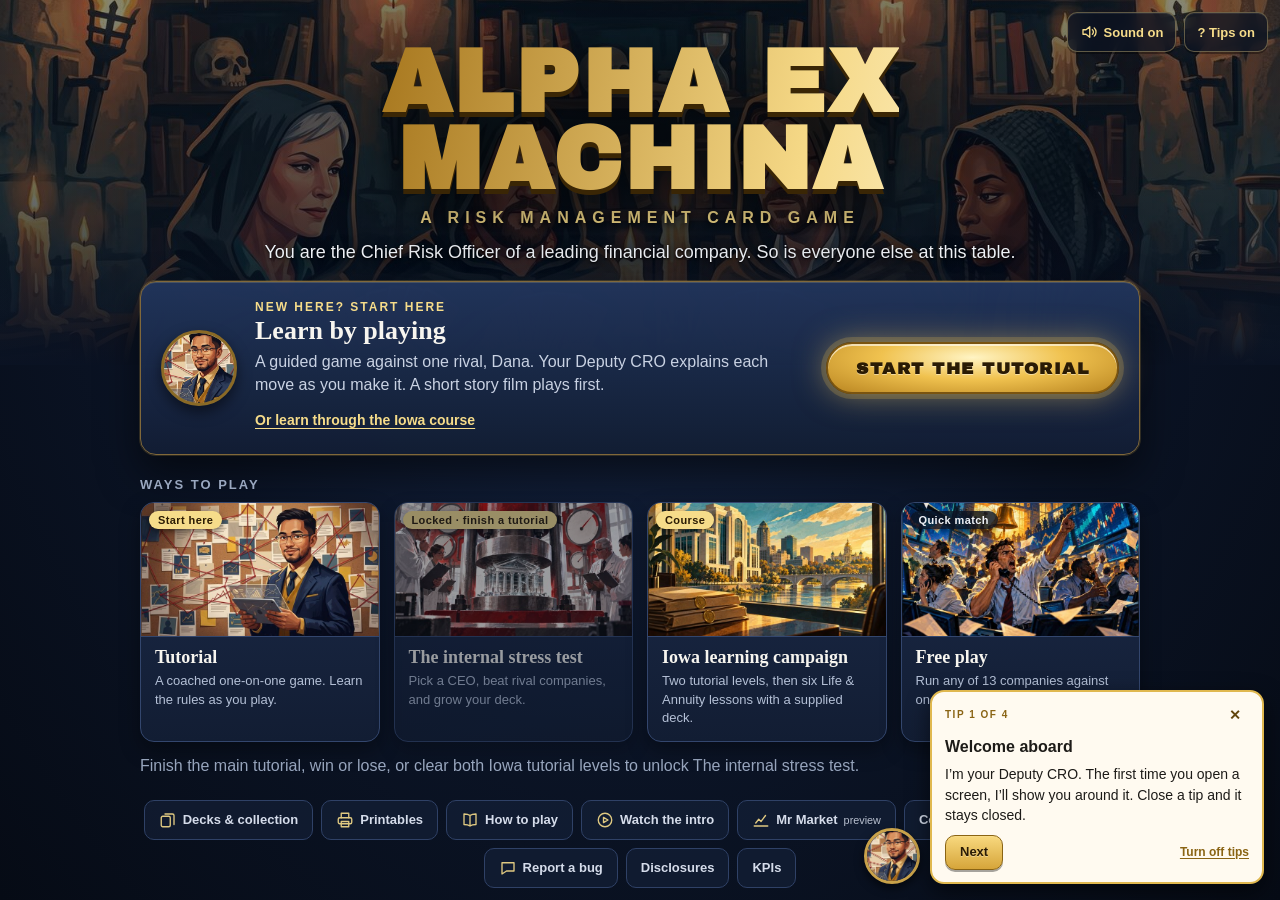
==== commit 70f678d2: "Publish Alpha ex Machina build (source f18536c6)" ====
--- a/index.html
+++ b/index.html
@@ -20,7 +20,7 @@
     <!-- Playtest build: keep the public site out of search results until launch. -->
     <meta name="robots" content="noindex, nofollow" />
     <title>Alpha ex Machina</title>
-    <script type="module" crossorigin src="./assets/index-D7FHg6Os.js"></script>
+    <script type="module" crossorigin src="./assets/index-CjQWwPiM.js"></script>
     <link rel="stylesheet" crossorigin href="./assets/index-CZV8zTB9.css">
   </head>
   <body>
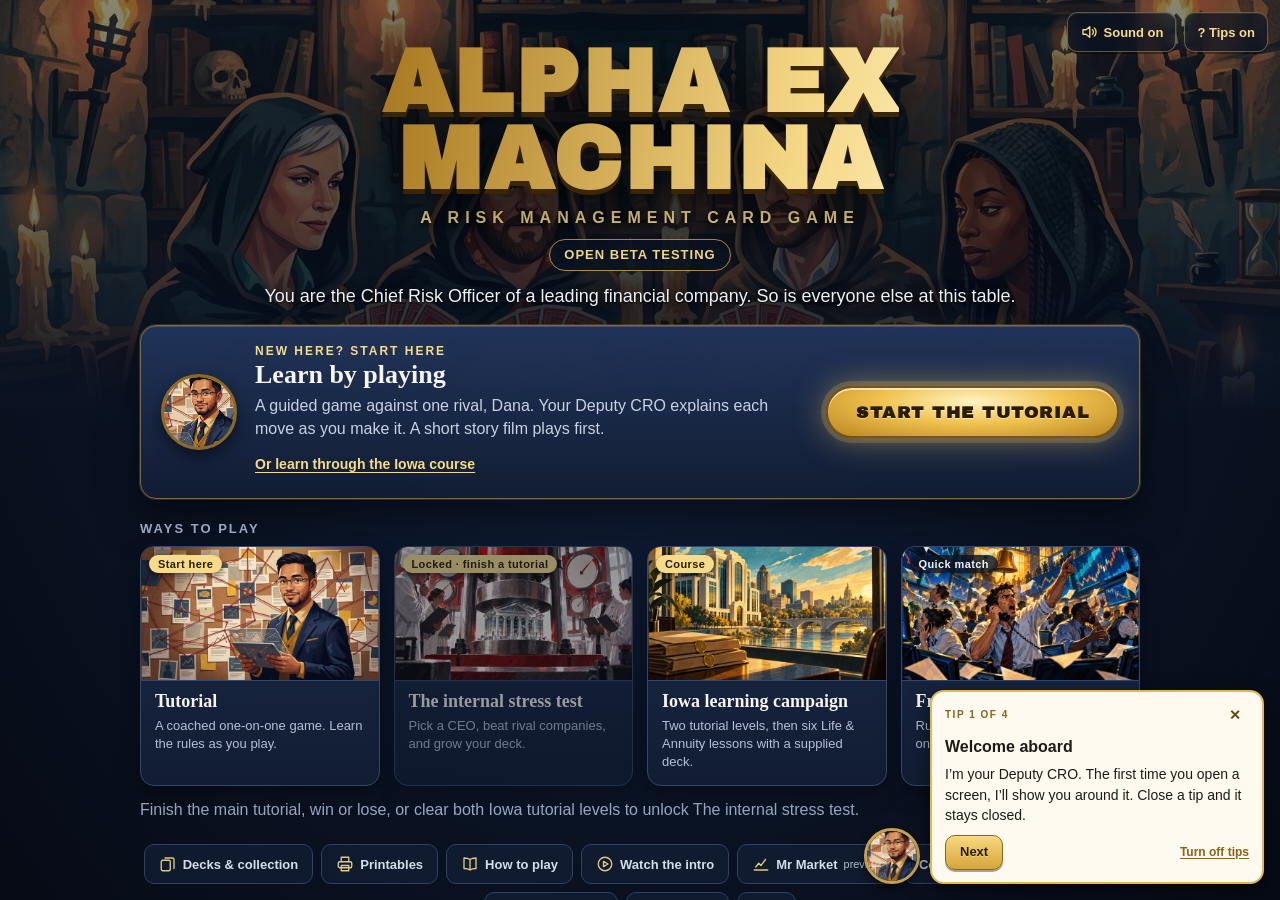
==== commit 93641656: "Publish Alpha ex Machina build (source 32519d70)" ====
--- a/index.html
+++ b/index.html
@@ -4,13 +4,13 @@
     <meta charset="UTF-8" />
     <meta name="viewport" content="width=device-width, initial-scale=1.0, viewport-fit=cover" />
     <link rel="icon" type="image/svg+xml" href="./favicon.svg" />
-    <meta name="description" content="Alpha ex Machina: a risk management card game. Build a financial company, run stress scenarios against your rivals, and stay solvent." />
+    <meta name="description" content="Alpha ex Machina is in open beta testing. Play the risk management card game in your browser and help shape it with your feedback." />
     <meta name="theme-color" content="#0b1322" />
     <!-- Link previews in chat, email, and course pages. Crawlers need an absolute image URL. -->
     <meta property="og:type" content="website" />
     <meta property="og:site_name" content="Alpha ex Machina" />
-    <meta property="og:title" content="Alpha ex Machina: a risk management card game" />
-    <meta property="og:description" content="You are the Chief Risk Officer of a leading financial company. So is everyone else at this table. Play free in your browser." />
+    <meta property="og:title" content="Alpha ex Machina: open beta testing" />
+    <meta property="og:description" content="Join the open beta. Run a financial company, survive the Stress Tests, and share your feedback. Play free in your browser." />
     <meta property="og:url" content="https://cellis212.github.io/stress-test/" />
     <meta property="og:image" content="https://cellis212.github.io/stress-test/og.jpg" />
     <meta property="og:image:width" content="1200" />
@@ -20,8 +20,8 @@
     <!-- Playtest build: keep the public site out of search results until launch. -->
     <meta name="robots" content="noindex, nofollow" />
     <title>Alpha ex Machina</title>
-    <script type="module" crossorigin src="./assets/index-CjQWwPiM.js"></script>
-    <link rel="stylesheet" crossorigin href="./assets/index-CZV8zTB9.css">
+    <script type="module" crossorigin src="./assets/index-CsZsrXK8.js"></script>
+    <link rel="stylesheet" crossorigin href="./assets/index-BhbkU6Uo.css">
   </head>
   <body>
     <div id="root"></div>
--- a/assets/index-BhbkU6Uo.css
+++ b/assets/index-BhbkU6Uo.css
@@ -0,0 +1 @@
+.screen-tip{z-index:90;right:16px;bottom:max(16px, env(safe-area-inset-bottom,0px));transform-origin:100% 100%;align-items:flex-end;gap:10px;width:min(400px,100vw - 32px);animation:.35s cubic-bezier(.2,1.6,.4,1) both bubble-in;display:flex;position:fixed}.screen-tip[data-dock$=left]{transform-origin:0 100%;left:16px;right:auto}.screen-tip[data-dock^=top]{bottom:auto;top:max(16px, env(safe-area-inset-top,0px));align-items:flex-start}.screen-tip-face{border:3px solid var(--brass);background:#1b2744;border-radius:50%;flex:none;width:56px;height:56px;overflow:hidden;box-shadow:0 4px 10px #0009}.screen-tip-face img{object-fit:cover;width:100%;height:100%;display:block}.screen-tip-body{overscroll-behavior:contain;color:#1d1b18;border:2px solid var(--gold);text-align:left;background:#fffaf0;border-radius:14px;flex-direction:column;flex:1;gap:6px;min-width:0;max-height:min(60dvh,420px);padding:9px 13px 12px;font-size:14px;line-height:1.45;animation:.2s both fade-in;display:flex;position:relative;overflow-y:auto;box-shadow:0 8px 22px #0000008c}.screen-tip-body p{margin:0}.screen-tip-head{justify-content:space-between;align-items:center;gap:8px;display:flex}.screen-tip-step{text-transform:uppercase;letter-spacing:1.5px;color:#8a6414;font-size:10px;font-weight:800}.screen-tip-title{font-size:16px}.screen-tip-close{color:#62450c;width:28px;height:28px;box-shadow:none;background:0 0;border:0;border-radius:50%;flex:none;padding:0;font-size:14px}.screen-tip-close:hover:not(:disabled){filter:none;background:#8a641426}.screen-tip-buttons{flex-wrap:wrap;align-items:center;gap:8px 12px;margin-top:4px;display:flex}.screen-tip-buttons button:not(.primary):not(.screen-tip-off){color:#332716;background:#f2e6cf;border-color:#b89b62}.screen-tip-off{box-shadow:none;color:#8a6414;text-underline-offset:2px;background:0 0;border:0;margin-left:auto;padding:0;font-size:12px;font-weight:700;text-decoration:underline}.screen-tip-off:hover:not(:disabled){color:#5a3c0a;filter:none}[data-tip-target]{outline:3px solid var(--gold-2);outline-offset:3px;animation:1.6s ease-in-out infinite tip-target}@keyframes tip-target{50%{outline-color:#e0b84f4d}}.menu-toggles{flex-wrap:wrap;justify-content:center;gap:10px;margin-top:18px;display:flex}.menu-toggles .menu-sound{margin:0}@media (width<=640px){.screen-tip,.screen-tip[data-dock$=left]{gap:8px;width:auto;left:10px;right:10px}.screen-tip:not([data-dock^=top]){bottom:max(10px, env(safe-area-inset-bottom,0px))}.screen-tip[data-dock^=top]{top:max(10px, env(safe-area-inset-top,0px))}.screen-tip-face{border-width:2px;width:44px;height:44px}.screen-tip-body{max-height:45dvh;font-size:14px}}@media (prefers-reduced-motion:reduce){.screen-tip,.screen-tip-body,[data-tip-target]{animation:none}}.iowa-course{color:#f0eade;max-width:1160px;margin:0 auto;padding:32px 24px 60px}.iowa-header{border-bottom:3px solid #eebc35;justify-content:space-between;align-items:start;gap:20px;padding-bottom:22px;display:flex}.iowa-eyebrow{color:#edc458;letter-spacing:.13em;font-size:11px;font-weight:800}.iowa-header h1{margin:8px 0 0;font-size:clamp(36px,6vw,66px);line-height:1.1}.iowa-header p{color:#c7beb0;margin:10px 0 0}.iowa-intro{justify-content:space-between;align-items:center;gap:30px;margin:26px 0;display:flex}.iowa-intro p{max-width:690px;line-height:1.6}.iowa-progress{gap:7px;min-width:130px;display:grid}.iowa-progress strong{color:#edc458;font-size:32px}.iowa-progress span{color:#c7beb0;font-size:12px}.iowa-progress progress{accent-color:#edc458;width:130px}.iowa-layout{grid-template-columns:255px minmax(0,1fr);gap:28px;margin-top:30px;display:grid}.iowa-route{flex-direction:column;gap:9px;display:flex}.iowa-route button{text-align:left;background:#211f1b;border:1px solid #514b3e;gap:6px;padding:15px;display:grid}.iowa-route button span{color:#afa99d;font-size:11px}.iowa-route button[aria-current]{background:#373020;border-color:#edc458}.iowa-route button[aria-current] span{color:#edc458}.iowa-route-head{color:#edc458;letter-spacing:.13em;text-transform:uppercase;margin:8px 0 0;font-size:11px;font-weight:800}.iowa-route-head:first-child{margin-top:0}.iowa-lesson{background:#211f1c;border:1px solid #514b3e;border-radius:12px;min-width:0;padding:28px}.iowa-lesson h2{margin:10px 0 12px;font-size:28px}.iowa-lesson p{line-height:1.65}.iowa-objective{color:#f3d77f;font-size:18px}.iowa-opening,.iowa-reflection,.iowa-reward{border-top:1px solid #514b3e;margin-top:24px;padding-top:10px}.iowa-card-chips{flex-wrap:wrap;gap:8px;margin-bottom:18px;display:flex}.iowa-card-chips button{text-align:left;align-items:center;gap:8px;max-width:100%;padding:0 10px 0 0;font-size:12px;display:flex}.iowa-card-chips img{object-fit:cover;border-radius:5px 0 0 5px;width:42px;height:42px}.iowa-opening details{margin-bottom:20px}.iowa-course summary{cursor:pointer;color:#edc458;padding:10px 0}.iowa-choice-grid{grid-template-columns:repeat(2,minmax(0,1fr));gap:12px;display:grid}.iowa-choice-grid button{text-align:left;white-space:normal;border-color:#edc458;gap:12px;padding:18px;display:grid}.iowa-choice-grid span{line-height:1.5}.iowa-choice-grid b{color:#edc458;font-size:12px}.iowa-sources{margin-top:24px;font-size:13px}.iowa-sources li{overflow-wrap:anywhere;margin:12px 0}.iowa-sources a{color:#e9cf7d}.iowa-deck{border-top:1px solid #514b3e;margin-top:30px;padding:18px 0}.iowa-deck-list{grid-template-columns:repeat(3,minmax(0,1fr));gap:8px;display:grid}.iowa-deck-list button{text-align:left;white-space:normal}.iowa-footer{color:#b3aca0;font-size:13px;line-height:1.6}.iowa-resume,.iowa-complete,.iowa-skip{background:#353020;border:1px solid #edc458;border-radius:8px;margin-top:20px;padding:18px}.iowa-resume,.iowa-skip{justify-content:space-between;align-items:center;gap:16px;display:flex}.iowa-skip div{gap:6px;display:grid}.iowa-skip span{color:#c7beb0;line-height:1.5}.iowa-skip button{flex-shrink:0}.iowa-starter{border-top:1px solid #514b3e;flex-wrap:wrap;align-items:center;gap:10px 16px;padding-top:12px;display:flex}.iowa-starter p{flex:260px;margin:0}.iowa-warning{z-index:500;color:#fff;background:#5d2925;padding:16px;position:relative}.iowa-warning .button-row{margin-top:10px}.iowa-drill{color:#f0eade;background:#353020;border-bottom:1px solid #edc458;gap:5px;padding:12px 20px;font-size:13px;display:grid}@media (width<=700px){.iowa-course{padding:20px 14px 40px}.iowa-header{align-items:center}.iowa-header button{flex-shrink:0}.iowa-intro{gap:15px}.iowa-progress{min-width:80px}.iowa-progress progress{width:80px}.iowa-layout{grid-template-columns:1fr;gap:16px}.iowa-route{grid-template-columns:repeat(2,minmax(0,1fr));display:grid}.iowa-route button{padding:12px}.iowa-route-head{grid-column:1/-1}.iowa-lesson{padding:20px}.iowa-choice-grid,.iowa-deck-list{grid-template-columns:1fr}.iowa-resume,.iowa-skip{flex-direction:column;align-items:start}}:root{--k:1;--bg:#0b1322;--panel:#16233d;--panel-2:#1c2b4a;--line:#2b3b5c;--text:#eef1f6;--muted:#9aa8c0;--gold:#e0b84f;--gold-2:#f6dc8a;--brass:#c9a24a;--danger:#e0605a;--ok:#5fbf7a;--glow:#3dff6e;--paper:#f7f5ef;--ink:#1d1b18;--report-ink:#1b2230;--report-muted:#5b6475;--life:#e3d3a4;--annuity:#aec8e6;--health:#b1d8b5;--pc:#e6a99d;--specialty:#c5b6db;--financials:#9ed9d3;--serif:"Palatino Linotype", Palatino, "Book Antiqua", Georgia, serif;--sans:"Avenir Next", Avenir, "Segoe UI", "Helvetica Neue", Helvetica, Arial, sans-serif;--condensed:"Avenir Next Condensed", "Bahnschrift SemiCondensed", "Roboto Condensed", "Arial Narrow", sans-serif;--figure:"DIN Alternate", Bahnschrift, "Roboto Condensed", "Arial Narrow", sans-serif;--strip-font:"DIN Condensed", "Bahnschrift Condensed", "Roboto Condensed", "Arial Narrow", sans-serif;--display:"Arial Black", "Helvetica Neue", Arial, sans-serif;--outline:0 0 2px #000, 0 1px 0 #000, 0 -1px 0 #000, 1px 0 0 #000, -1px 0 0 #000, 0 2px 3px #0009;--lightningcss-light: ;--lightningcss-dark:initial;color-scheme:dark;color:var(--text);background:var(--bg);font-family:-apple-system,BlinkMacSystemFont,Segoe UI,Roboto,Helvetica,Arial,sans-serif}*{box-sizing:border-box}img{-webkit-user-drag:none}body{background:var(--bg);min-height:100vh;margin:0}h1,h2,h3,h4{margin:.4em 0}a{color:var(--gold)}.muted{color:var(--muted)}button,.button{font:inherit;color:var(--text);cursor:pointer;background:linear-gradient(#26395e,#1a2845);border:1px solid #3d5179;border-radius:10px;justify-content:center;align-items:center;gap:6px;padding:7px 14px;font-size:13px;font-weight:600;text-decoration:none;transition:transform 80ms,filter .15s,border-color .15s;display:inline-flex;box-shadow:inset 0 1px #ffffff14,0 2px #00000059}button:hover:not(:disabled),.button:hover{filter:brightness(1.15);border-color:var(--gold)}button:active:not(:disabled){transform:translateY(1px)}button:disabled{opacity:.5;cursor:not-allowed}button.primary,.button.primary{color:#2a1b04;text-shadow:0 1px #ffffff59;background:linear-gradient(#f8d97f,#d6a53a);border-color:#8a6414}button.big,.button.big{border-radius:12px;padding:11px 22px;font-size:16px}button small{opacity:.85;font-weight:500}button:focus-visible,a:focus-visible,select:focus-visible,[role=button]:focus-visible{outline:3px solid var(--gold);outline-offset:2px}select{font:inherit;color:var(--text);background:var(--panel-2);border:1px solid var(--line);border-radius:8px;padding:5px 8px;font-size:13px}.button-row{flex-wrap:wrap;align-items:center;gap:8px;display:flex}.button-row.center{justify-content:center}.check{align-items:center;gap:6px;margin:4px 0;font-size:14px;display:flex}.check.small{color:var(--muted);font-size:12px}.play-button{font-family:var(--display);letter-spacing:2px;text-transform:uppercase;color:#2a1b04;text-shadow:0 1px #ffffff73;background:radial-gradient(at 50% 28%,#fff4c4,#f0c24f 45%,#b98521 100%);border:3px solid #7a5410;border-radius:999px;padding:16px 46px;font-size:24px;animation:2.4s ease-in-out infinite glow-pulse;box-shadow:0 0 0 5px #e0b84f38,0 0 32px #ffd26480,inset 0 2px #fff9}.play-button small{letter-spacing:0;text-transform:none;font-family:-apple-system,Segoe UI,sans-serif;font-size:13px}.card-face{--strip:#56657a;--strip2:var(--strip);--accent:var(--strip);background:var(--paper);width:300px;height:420px;color:var(--report-ink);font-family:var(--sans);text-align:left;border-radius:12px;display:flex;position:relative;overflow:hidden;box-shadow:0 10px 24px #00000073,0 0 0 1px #2b2f36}.card-strip{background:linear-gradient(var(--strip) 50%, var(--strip2) 50%);flex-direction:column;flex:none;justify-content:space-between;align-items:center;width:26px;padding:62px 0 8px;display:flex}.strip-label{writing-mode:vertical-rl;white-space:nowrap;font-family:var(--strip-font);letter-spacing:3px;text-transform:uppercase;color:#fff;font-size:15px;font-weight:700;rotate:180deg}.card-strip .pips{flex-direction:column;gap:3px}.card-strip .pip{border:1.5px solid #fff;width:17px;height:17px;font-size:9px}.card-main{flex-direction:column;flex:1;min-width:0;display:flex}.card-head{border-bottom:2px solid var(--accent);flex:none;padding:7px 10px 5px;position:relative}.card-face[data-dark=true] .card-head{padding-right:68px}.card-name{font-size:16px;font-weight:700;line-height:1.12;display:block}.card-class{white-space:nowrap;text-overflow:ellipsis;font-family:var(--condensed);letter-spacing:1px;text-transform:uppercase;color:var(--report-muted);margin-top:2px;font-size:9.5px;font-weight:600;display:block;overflow:hidden}.card-face .struck{color:var(--report-muted)}.dark-stamp{font-family:var(--strip-font);letter-spacing:2px;text-transform:uppercase;color:#9b1b33;background:#fff9;border:2px solid #9b1b33;border-radius:3px;padding:0 5px;font-size:13px;font-weight:700;position:absolute;top:6px;right:7px;rotate:8deg}.card-art{object-fit:cover;background:#2a2a2a;flex:0 158px;width:100%;height:158px;min-height:40px;display:block}.figures{background:color-mix(in srgb, var(--accent) 10%, white);border-bottom:1px solid color-mix(in srgb, var(--accent) 50%, white);flex:none;display:flex}.figure{flex:1;min-width:0;padding:3px 8px 4px}.figure+.figure{border-left:1px solid color-mix(in srgb, var(--accent) 40%, white)}.figure-label{font-family:var(--condensed);letter-spacing:1px;text-transform:uppercase;color:var(--report-muted);font-size:8.5px;font-weight:600;display:block}.figure-value{white-space:nowrap;font-family:var(--figure);align-items:center;gap:5px;font-size:19px;font-weight:700;line-height:1.15;display:flex}.figure-value.text{font-size:13.5px;line-height:1.6}.figure-value small{font-family:var(--sans);color:var(--report-muted);text-overflow:ellipsis;font-size:8.5px;font-style:italic;font-weight:400;overflow:hidden}.unit{flex:none;display:inline-block}.unit.leverage{background:#2f7fd0;border:1px solid #1d4f82;border-radius:1px;width:9px;height:9px;margin:0 2px;rotate:45deg}.unit.surplus{background:#d19a2a;border:1px solid #7a5210;border-radius:50%;width:11px;height:11px}.pips{gap:3px;display:flex}.pip{width:16px;height:16px;font-size:9px;font-family:var(--display);color:var(--ink);border:1px solid #3b3b3b;border-radius:50%;place-items:center;display:grid}.pip[data-line=Life]{background:var(--life)}.pip[data-line=Annuity]{background:var(--annuity)}.pip[data-line=Health]{background:var(--health)}.pip[data-line=P\&C]{background:var(--pc)}.pip[data-line=Specialty]{background:var(--specialty)}.pip[data-line=Financials]{background:var(--financials)}.text-box{flex:1 0 auto;min-height:0;padding:6px 10px 3px;font-size:12px;line-height:1.32}.text-box p{margin:0 0 5px}.tags,.chips{flex-wrap:wrap;gap:3px;margin-bottom:5px;display:flex}.tag-pill{font-family:var(--condensed);letter-spacing:.6px;text-transform:uppercase;color:#fff;background:var(--accent);border-radius:3px;padding:1px 5px;font-size:9.5px;font-weight:700}.chip{font-family:var(--condensed);border-radius:6px;padding:1px 5px;font-size:10px;font-weight:700}.chip.exposure{color:#7c2419;background:#f6d9d4;border:1px solid #b3473a}.chip.hedge{color:#1f5a2b;background:#dcefdc;border:1px solid #3f8a4c}.text-box .tag-note{color:var(--report-muted);font-size:.82em;font-style:italic}.text-box .flavor{color:var(--report-muted);white-space:pre-line;font-style:italic}.text-box .flavor:before{content:"";background:var(--accent);width:40px;height:2px;margin-bottom:4px;display:block}.card-face.compact.text-l .text-box{font-size:16px;line-height:1.28}.card-face.compact.text-m .text-box{font-size:14px;line-height:1.28}.card-face.compact.text-s .text-box{font-size:12.5px;line-height:1.28}.card-face.compact.text-xs .text-box{font-size:11px;line-height:1.25}.card-face.compact.text-xxs .text-box{font-size:10px;line-height:1.22}.card-face.compact .chips .chip,.card-face.compact .tag-pill{font-size:11px}.card-face.compact .flavor{font-size:.86em}.card-face.text-long .text-box{font-size:11px;line-height:1.27}.card-face.text-longest .text-box{font-size:10px;line-height:1.24}.card-face.short-art .card-art{flex-basis:72px}.card-face.short-art .tag-note,.card-face[data-kind=scenario].short-art .chips{display:none}.card-footer{font-family:var(--strip-font);letter-spacing:1px;text-transform:uppercase;color:var(--report-muted);border-top:1px solid #d9dbe0;flex:none;justify-content:space-between;padding:3px 10px 4px;font-size:9px;font-weight:700;display:flex}.learn-more{z-index:3;color:#fff;min-width:24px;height:24px;font-family:var(--condensed);letter-spacing:.4px;text-transform:uppercase;background:#141a28bf;border:1.5px solid #ffffffe6;border-radius:999px;justify-content:center;align-items:center;gap:0;padding:0 6px;font-size:12px;font-weight:700;line-height:1;transition:background .15s,border-color .15s,opacity .15s;display:inline-flex;position:absolute;box-shadow:0 2px 6px #00000073}.learn-more b{font-family:var(--display);font-size:14px;line-height:1}.learn-more span{margin-left:5px;display:none}.learn-more:hover:not(:disabled),.learn-more:focus-visible{background:var(--gold);color:#2a1b04;filter:none;border-color:#fff}.learn-more:hover span,.learn-more:focus-visible span{display:inline}[data-kind=line][data-line=Life],.line-tile[data-line=Life]{--frame:var(--life)}[data-kind=line][data-line=Annuity],.line-tile[data-line=Annuity]{--frame:var(--annuity)}[data-kind=line][data-line=Health],.line-tile[data-line=Health]{--frame:var(--health)}[data-kind=line][data-line=P\&C],.line-tile[data-line=P\&C]{--frame:var(--pc)}[data-kind=line][data-line=Specialty],.line-tile[data-line=Specialty]{--frame:var(--specialty)}[data-kind=line][data-line=Financials],.line-tile[data-line=Financials]{--frame:var(--financials)}[data-kind=line][data-line2=Health],.line-tile[data-line2=Health]{--frame2:var(--health)}[data-kind=line][data-line2=Specialty],.line-tile[data-line2=Specialty]{--frame2:var(--specialty)}[data-kind=investment]{--frame:#c3cbd4}[data-kind=program]{--frame:#9fd1c8}[data-kind=talent]{--frame:#e3cf98}[data-kind=tool]{--frame:#d4dba8}[data-kind=scenario][data-tier=each_opponent]{--frame:#7a2e2e}[data-kind=scenario][data-tier=target_opponent]{--frame:#4a3464}[data-kind=scenario][data-tier=systemic]{--frame:#1f1f1f}[data-kind=line][data-line=Life]{--strip:#a07a2a}[data-kind=line][data-line=Annuity]{--strip:#3d6fa3}[data-kind=line][data-line=Health]{--strip:#3a8a55}[data-kind=line][data-line=P\&C]{--strip:#b4553e}[data-kind=line][data-line=Specialty]{--strip:#6c56a0}[data-kind=line][data-line=Financials]{--strip:#2a8c83}[data-kind=line][data-line2=Health]{--strip2:#3a8a55}[data-kind=line][data-line2=Specialty]{--strip2:#6c56a0}.card-face[data-kind=investment]{--strip:#56657a}.card-face[data-kind=program]{--strip:#33507a}.card-face[data-kind=talent]{--strip:#9a7b2f}.card-face[data-kind=office]{--strip:#397785}.card-face[data-kind=tool]{--strip:#6b7a2c}.card-face[data-kind=scenario][data-inspection=false]{--strip:#8e2f2f}.card-face[data-kind=scenario][data-inspection=true]{--strip:#5a3d7c}.card-face[data-dark=true]{--strip:#2b1a1e;--strip2:#2b1a1e;--accent:#9b1b33;box-shadow:0 10px 24px #0000008c,0 0 14px #a5163073,0 0 0 1px #7d1426}@font-face{font-family:Archivo Black;src:url(./archivo-black-latin-BTVu2TQR.woff2)format("woff2");font-display:swap;unicode-range:U+??,U+131,U+152-153,U+2BB-2BC,U+2C6,U+2DA,U+2DC,U+2000-206F,U+20AC,U+2122,U+2212}.logo{font-family:"Arial Black", "Archivo Black", var(--display);text-transform:uppercase;letter-spacing:3px;background:linear-gradient(100deg,#a8781f 0%,#f5d886 32%,#fff7d6 50%,#f5d886 68%,#a8781f 100%) 0 0/260% 100%;color:#0000;filter:drop-shadow(0 5px #3a2605)drop-shadow(0 16px 30px #000000b3);-webkit-background-clip:text;background-clip:text;flex-direction:column;align-items:center;margin:0;font-size:clamp(40px,12vw,124px);line-height:.88;animation:6s ease-in-out infinite shine,.9s cubic-bezier(.2,1.3,.4,1) both logo-in;display:flex}.tagline{letter-spacing:6px;text-transform:uppercase;color:var(--gold-2);margin:10px 0 0;font-weight:800}.printables-grid{grid-template-columns:repeat(auto-fit,minmax(min(240px,100%),1fr));gap:14px;display:grid}.printable{text-align:left;color:var(--text);background:var(--panel);border:1px solid var(--line);border-radius:12px;flex-direction:column;align-items:flex-start;gap:8px;padding:18px;display:flex}.printable strong{color:var(--gold-2);font-size:18px}.printable span{color:var(--muted);line-height:1.5}.printable{text-decoration:none}.printable:hover{border-color:var(--gold);background:var(--panel-2)}.printable small{color:var(--gold-2);margin-top:auto}.printables-screen h2{font-family:var(--serif);color:var(--gold-2)}.printables-screen section{margin:28px 0}.campaign-replace{border:1px solid var(--gold);border-radius:12px;margin-top:16px;padding:16px}.intro-player{z-index:200;background:var(--bg);place-items:center;display:grid;position:fixed;inset:0}.intro-player video{object-fit:contain;background:var(--bg);width:100%;min-width:0;height:100%;min-height:0}.intro-skip{top:max(16px, env(safe-area-inset-top));position:absolute;right:16px}.setup-screen,.screen{max-width:1120px;margin:0 auto;padding:22px 24px 60px}.setup-head{justify-content:space-between;align-items:center;gap:12px;display:flex}.setup-head h1{font-family:var(--serif);color:var(--gold-2);font-size:34px}.hero-select{grid-template-columns:minmax(0,1fr) 360px;align-items:start;gap:18px;display:grid}.deck-grid{grid-template-columns:repeat(auto-fill,minmax(150px,1fr));gap:12px;display:grid}.deck-hero{text-align:center;background:linear-gradient(#1c2b4a,#121d33);border:2px solid #2b3b5c;border-radius:16px;flex-direction:column;gap:6px;padding:14px 10px 12px}.deck-group-heading{color:var(--paper);grid-column:1/-1;margin:14px 0 0;font-size:18px}.deck-hero strong{font-family:var(--serif);font-size:15px}.deck-hero.chosen{border-color:var(--gold);transform:translateY(-3px);box-shadow:0 0 0 3px #e0b84f40,0 0 26px #e0b84f59}.deck-portrait,.rival-portrait,.detail-portrait{background:linear-gradient(#f6dc8a,#a87a26) border-box;border:4px solid #0000;border-radius:50% 50% 46% 46%/58% 58% 42% 42%;width:96px;height:114px;display:block;overflow:hidden;box-shadow:0 6px 14px #0000008c}.deck-portrait img,.rival-portrait img,.detail-portrait img{object-fit:cover;border-radius:inherit;width:100%;height:100%;display:block}.deck-line{text-transform:uppercase;letter-spacing:1.5px;font-size:11px;font-weight:800}[data-line=Life] .deck-line{color:var(--life)}[data-line=Annuity] .deck-line{color:var(--annuity)}[data-line=Health] .deck-line{color:var(--health)}[data-line=P\&C] .deck-line{color:var(--pc)}[data-line=Specialty] .deck-line{color:var(--specialty)}[data-line=Financials] .deck-line{color:var(--financials)}.deck-detail{background:linear-gradient(#1b2a48,#10192d);border:1px solid #c9a24a80;border-radius:18px;flex-direction:column;align-items:center;gap:10px;padding:18px;display:flex;position:sticky;top:16px}.detail-portrait{border-width:6px;width:170px;height:202px;animation:.45s cubic-bezier(.2,1.3,.4,1) both rise}.detail-text{flex-direction:column;gap:4px;width:100%;display:flex}.detail-text h2{font-family:var(--serif);margin:0;font-size:24px}.detail-text p{color:#d5dcea;margin:2px 0;font-size:14px;line-height:1.4}.deck-tagline{font-weight:600}.pressure{color:#f0b9b3!important;font-size:13px!important}.detail-text select{width:100%}.rivals-head{flex-wrap:wrap;align-items:center;gap:16px;margin-top:20px;display:flex}.rivals-head h2{font-family:var(--serif)}.rival-grid{grid-template-columns:repeat(auto-fill,minmax(240px,1fr));gap:12px;margin:12px 0;display:grid}.rival-choice{background:var(--panel);border:1px solid var(--line);border-radius:14px;align-items:center;gap:12px;padding:12px;font-size:13px;display:flex}.rival-choice .rival-portrait{border-width:3px;flex:none;width:64px;height:76px}.rival-fields{flex-direction:column;flex:1;gap:5px;min-width:0;display:flex}.setup-note{text-align:center}.screen .lede{color:#d5dcea;max-width:760px;font-size:17px;line-height:1.5}.howto-grid{grid-template-columns:1fr 1fr;gap:24px;display:grid}.howto h2{font-family:var(--serif);color:var(--gold-2)}.howto p,.howto li{color:#d5dcea;line-height:1.5}.glossary{grid-template-columns:repeat(auto-fill,minmax(min(300px,100%),1fr));gap:8px 24px;display:grid}.glossary dt{color:var(--gold);font-weight:700}.glossary dd{color:#d5dcea;margin:2px 0 8px;font-size:14px}.modal-backdrop{z-index:120;padding:max(16px, env(safe-area-inset-top,0px)) max(16px, env(safe-area-inset-right,0px)) max(16px, env(safe-area-inset-bottom,0px)) max(16px, env(safe-area-inset-left,0px));background:#050a14b3;justify-content:center;align-items:center;display:flex;position:fixed;inset:0}.modal{width:min(520px,100%);max-height:calc(100dvh - 32px - env(safe-area-inset-top,0px) - env(safe-area-inset-bottom,0px));overscroll-behavior:contain;background:var(--panel);border:1px solid var(--brass);border-radius:14px;flex-direction:column;gap:10px;padding:18px 20px;animation:.2s ease-out pop-in;display:flex;overflow-y:auto;box-shadow:0 12px 40px #00000080}.modal h2{font-family:var(--serif);margin:0}.modal p{margin:0;line-height:1.45}.modal textarea{font:inherit;color:var(--text);background:var(--panel-2);border:1px solid var(--line);resize:vertical;border-radius:8px;min-height:110px;padding:10px;font-size:14px}.modal .error{color:var(--danger)}.feedback-dialog .button,.feedback-dialog button{min-height:44px}.feedback-dialog textarea{font-size:16px}.learn-backdrop{z-index:130}.learn-dialog{width:min(860px,100%);max-height:min(92dvh, calc(100dvh - 32px - env(safe-area-inset-top,0px) - env(safe-area-inset-bottom,0px)));gap:14px;overflow:auto}.learn-head{justify-content:space-between;align-items:flex-start;gap:12px;display:flex}.learn-head>div{min-width:0}.learn-head>button{flex:none;min-width:44px;min-height:44px}.learn-kicker{letter-spacing:3px;text-transform:uppercase;color:var(--gold);font-size:12px;font-weight:800;display:block}.learn-head h2{margin:2px 0 0;font-size:26px;line-height:1.15}.learn-type{font-family:var(--condensed);letter-spacing:1px;text-transform:uppercase;color:var(--muted);margin-top:3px;font-size:12px;display:block}.learn-body{align-items:flex-start;gap:22px;display:flex}.learn-card{--ls:.8;width:calc(300px * var(--ls));height:calc(420px * var(--ls));flex:none}.learn-card-inner{width:300px;height:420px;transform:scale(var(--ls));transform-origin:0 0}.learn-text{flex-direction:column;flex:1;gap:12px;min-width:0;display:flex}.learn-text p{color:#e6ebf5;margin:0;font-size:16px;line-height:1.6}@media (width<=640px){.learn-body{flex-direction:column;align-items:center}.learn-card{--ls:.9}.learn-text p{font-size:15px}}@media (width<=359px){.learn-card{--ls:.75}}@media (width<=900px){.hero-select{grid-template-columns:1fr}.deck-detail{position:static}.howto-grid{grid-template-columns:1fr}select,textarea,input:not([type=checkbox]):not([type=radio]):not([type=range]){font-size:16px}}[data-kind=office]{--frame:#92bbc5}.seed-setup{background:#191e22;border:1px solid #907853;border-radius:12px;margin:16px 0 24px;padding:16px 20px}.seed-setup summary{cursor:pointer;font-weight:700}.setup-seed{flex-wrap:wrap;align-items:center;gap:12px;margin:16px 0;display:flex}.setup-seed input{max-width:170px}.combo-ready{background:#191e22;border:1px solid #907853;border-radius:8px;padding:10px;font-size:12px;line-height:1.4}.stage{grid-template-columns:calc(66px * var(--k)) minmax(0, 1fr) calc(150px * var(--k));-webkit-user-select:none;user-select:none;background:radial-gradient(at 50% 38%,#172a50 0%,#0a1224 55%,#04070e 100%);grid-template-rows:minmax(0,1fr);display:grid;position:fixed;inset:0;overflow:clip}.arena{isolation:isolate;min-height:0;margin:calc(16px * var(--k)) calc(14px * var(--k)) 0;border-radius:calc(34px * var(--k)) calc(34px * var(--k)) 0 0;box-shadow:inset 0 0 0 calc(3px * var(--k)) #b8903c, inset 0 0 0 calc(5px * var(--k)) #2c1b0c, inset 0 0 90px #000000b3;padding:calc(12px * var(--k)) calc(18px * var(--k)) calc(118px * var(--k));gap:calc(4px * var(--k));background-color:#13213b;background-image:radial-gradient(at 50% 48%,#78a0ff17,#0000 58%),radial-gradient(#ffffff09 1px,#0000 1.3px);background-size:auto,5px 5px;grid-column:2;grid-template-rows:auto minmax(0,1fr) auto auto;display:grid;position:relative}.arena:before{content:"";z-index:-1;inset:calc(-15px * var(--k)) calc(-15px * var(--k)) 0;padding:calc(15px * var(--k)) calc(15px * var(--k)) 0;border-radius:calc(48px * var(--k)) calc(48px * var(--k)) 0 0;-webkit-mask-composite:xor;background:linear-gradient(#ffdcaa1f,#00000040),repeating-linear-gradient(91deg,#5d3a20 0 7px,#4b2e18 7px 11px,#6a452a 11px 19px,#52331c 19px 24px);position:absolute;-webkit-mask:linear-gradient(#000 0 0) content-box,linear-gradient(#000 0 0);-webkit-mask-composite:xor,source-over;mask:linear-gradient(#000 0 0) content-box exclude,linear-gradient(#000 0 0)}.arena:after{content:"";z-index:-1;width:calc(330px * var(--k));height:calc(330px * var(--k));box-shadow:0 0 0 calc(16px * var(--k)) #c9a24a09, inset 0 0 0 calc(34px * var(--k)) #c9a24a08;pointer-events:none;border:2px solid #c9a24a21;border-radius:50%;position:absolute;top:47%;left:50%;translate:-50% -50%}.table-center{min-height:calc(120px * var(--k));place-items:center;display:grid;position:relative}.arena.drop-ok .table-center{outline-offset:calc(-8px * var(--k));border-radius:26px;outline:2px dashed #3dff6e73}.arena.drop-hover .table-center{background:radial-gradient(#3dff6e24,#0000 70%)}.nft-links{z-index:13;pointer-events:none;color:#b8a1ff;width:100%;height:100%;position:absolute;inset:0;overflow:hidden}.nft-link-shadow,.nft-link-thread{fill:none;stroke-linecap:round}.nft-link-shadow{stroke:#080f20;stroke-width:5px;opacity:.8}.nft-link-thread{stroke:currentColor;stroke-width:2px;stroke-dasharray:5 4}.nft-link-dot{fill:currentColor;stroke:#080f20;stroke-width:1px}.rival-row{justify-content:center;align-items:flex-start;gap:calc(12px * var(--k));z-index:12;display:flex;position:relative}:is(.rival-row:has(.action-menu),.rival-row:has(.showcase)){z-index:60}.rival{--seat:#ff8a65;flex:0 1 calc(310px * var(--k));min-width:0;padding:calc(8px * var(--k)) calc(10px * var(--k));border-radius:calc(16px * var(--k));background:linear-gradient(#080d1a99,#080d1a4d);border:1px solid #c9a24a59;transition:box-shadow .3s,border-color .3s;position:relative}.rivals-1 .rival{flex-basis:calc(440px * var(--k))}.rival.active{border-color:var(--seat);box-shadow:0 0 0 1px var(--seat), 0 0 26px color-mix(in srgb, var(--seat) 40%, transparent)}.rival.out{opacity:.6}.rival-top{gap:calc(10px * var(--k));align-items:center;display:flex}.rival-info{min-width:0;font-size:calc(12px * var(--k));flex-direction:column;gap:3px;display:flex}.rival-name{font-family:var(--serif);font-size:calc(17px * var(--k));color:#fff}.rival-deck{color:var(--muted);white-space:nowrap;text-overflow:ellipsis;overflow:hidden}.counts{color:#c9d3e6;gap:12px;font-weight:700;display:flex}.hand-count,.deck-count{align-items:center;gap:4px;display:inline-flex}.hand-count:before,.deck-count:before{content:"";width:calc(10px * var(--k));height:calc(14px * var(--k));border:1px solid var(--gold);background:repeating-linear-gradient(-6deg,#14213d 0 3px,#22345c 3px 4px);border-radius:2px}.deck-count:before{box-shadow:2px 2px 0 #0b1426, 3px 3px 0 var(--gold)}.hand-count:after{content:" in hand";color:var(--muted);font-weight:500}.deck-count:after{content:" in deck";color:var(--muted);font-weight:500}.rival-board{gap:calc(4px * var(--k));margin-top:calc(6px * var(--k));min-height:calc(28px * var(--k));flex-wrap:wrap;align-items:center;display:flex}.mini-lines{flex-wrap:wrap;align-items:center;gap:2px;display:inline-flex}.forecasts{flex-wrap:wrap;gap:6px;margin-top:6px;display:flex}.forecast-card{max-width:100%;font-size:calc(11px * var(--k));color:#ffe1dd;background:linear-gradient(#6b2424,#3e1414);border:1px solid #e0605a;border-radius:8px;align-items:center;gap:6px;padding:3px 8px 3px 3px;font-weight:700;animation:2s ease-in-out infinite threat-glow;display:flex;box-shadow:0 0 12px #e0605a73}.forecast-card img{width:calc(34px * var(--k));height:calc(22px * var(--k));object-fit:cover;border-radius:4px}.forecast-card span{white-space:nowrap;text-overflow:ellipsis;overflow:hidden}.developing{flex-wrap:wrap;gap:6px;margin-top:4px;display:flex}.developing-chip{font-size:calc(11px * var(--k));background:#2a2a2a;border:1px solid #777;border-radius:999px;padding:2px 8px}.my-risk-chips{display:none}.risk-chips{margin-top:calc(6px * var(--k));font-size:calc(10.5px * var(--k));flex-wrap:wrap;align-items:center;gap:3px;display:flex}.risk-label{font-size:calc(9px * var(--k));letter-spacing:1px;text-transform:uppercase;color:var(--muted);margin-right:2px;font-weight:800}.risk-chip{--heat:.3;white-space:nowrap;color:#ffece8;background:color-mix(in srgb, #c62f25 calc(var(--heat) * 90%), #26324c);border:1px solid color-mix(in srgb, #ff7a6b calc(var(--heat) * 100%), #3d4d72);border-radius:999px;padding:1px 6px;font-weight:800}.risk-chip b{font-family:var(--display)}.risk-chip.threatened{outline-offset:1px;outline:2px solid #ff4a3d;animation:1.6s ease-in-out infinite threat-glow}.risk-none,.risk-more{color:var(--muted);font-style:italic}.risk-more{cursor:help;font-style:normal;font-weight:800}.risk-panel{text-align:left;width:100%;box-shadow:none;background:#080c18b8;border:1px solid #c9a24a66;border-radius:12px;flex-direction:column;align-items:stretch;gap:5px;padding:8px 8px 7px;font-weight:500;display:flex}.risk-panel:hover:not(:disabled){filter:none;border-color:var(--gold)}.risk-title{letter-spacing:1.5px;text-transform:uppercase;color:var(--gold-2);font-size:10px;font-weight:800}.risk-bars{flex-direction:column;gap:3px;display:flex}.risk-row{grid-template-columns:46px 1fr 16px;align-items:center;gap:5px;font-size:10.5px;display:grid}.risk-tag{color:#d5dcea;white-space:nowrap;font-weight:800;overflow:hidden}.risk-bar{background:#22324f;border-radius:4px;height:7px;overflow:hidden}.risk-bar i{background:linear-gradient(90deg,#a8392d,#ff6b5a);border-radius:4px;height:100%;transition:width .45s ease-out;display:block}.risk-row b{font-family:var(--display);text-align:right;font-size:11px}.risk-row.threatened .risk-tag{color:#ff9d94}.risk-row.threatened .risk-bar{box-shadow:0 0 0 1px #ff4a3d,0 0 8px #ff4a3db3}.risk-worst{color:var(--muted);border-top:1px solid #ffffff14;justify-content:space-between;gap:6px;margin-top:2px;padding-top:4px;font-size:10.5px;display:flex}.risk-worst b{font-family:var(--display);color:#ff9d94}.risk-worst.lethal b{color:#ff3d2e;text-shadow:0 0 8px #ff3d2ecc}.risk-worst.turtle{color:#bfe8cc}.hero{--seat:#4fc3f7;--size:calc(70px * var(--k));width:var(--size);height:calc(var(--size) * 1.18);flex:none;position:relative}.hero.big{--size:calc(100px * var(--k))}.hero .portrait{cursor:pointer;border:calc(4px * var(--k)) solid transparent;background:linear-gradient(160deg,#fbe6a3,#b8862f 55%,#7a5418) border-box;border-radius:50% 50% 46% 46%/58% 58% 42% 42%;width:100%;height:100%;padding:0;transition:box-shadow .3s,filter .3s;display:block;overflow:hidden;box-shadow:0 7px 16px #000000a6,inset 0 0 14px #0009}.hero .portrait:hover{filter:brightness(1.08);border-color:#0000}.hero .portrait img{object-fit:cover;border-radius:inherit;width:100%;height:100%;display:block}.hero.active .portrait{box-shadow:0 0 0 3px var(--seat), 0 0 26px var(--seat), 0 7px 16px #000000a6;animation:2s ease-in-out infinite turn-glow}.hero.out .portrait,.hero.failing .portrait{filter:grayscale()brightness(.7)contrast(1.1)}.hero.out .portrait:after,.hero.failing .portrait:after{content:"";background:linear-gradient(118deg,#0000 47%,#000000d9 48%,#0000 50%),linear-gradient(35deg,#0000 57%,#000c 58%,#0000 59.5%),linear-gradient(170deg,#0000 38%,#000000bf 39%,#0000 40.5%);position:absolute;inset:0}.hero .portrait{position:relative}.ceo-absent{color:#fff;text-align:center;background:#080f19e6;padding:4px 2px;font-size:10px;line-height:1.25;position:absolute;bottom:17%;left:0;right:0}.committed-badge{z-index:4;width:calc(20px * var(--k));height:calc(20px * var(--k));font-size:calc(13px * var(--k));color:#55606e;background:#f4f1ea;border:1px solid #55606e;border-radius:50%;place-items:center;line-height:1;display:grid;position:absolute;top:-4px;right:-2px;box-shadow:0 2px 4px #0009}.surplus-badge{right:calc(-9px * var(--k));bottom:calc(-6px * var(--k));z-index:5;width:calc(34px * var(--k));height:calc(34px * var(--k));font-family:var(--display);font-size:calc(15px * var(--k));color:#fff;text-shadow:var(--outline);background:radial-gradient(circle at 35% 30%,#fff5c9,#eabf4f 45%,#9c6c1b 100%);border:2px solid #573a09;border-radius:50%;place-items:center;display:grid;position:absolute;box-shadow:0 3px 7px #000000a6,inset 0 -3px #0003}.hero.big .surplus-badge{width:calc(48px * var(--k));height:calc(48px * var(--k));font-size:calc(22px * var(--k));right:calc(-14px * var(--k))}.surplus-badge span{animation:.4s ease-out tick-pop;display:block}.surplus-badge.low{background:radial-gradient(circle at 35% 30%,#ffd0c8,#e0605a 45%,#7c1f1a 100%);border-color:#4a0f0b;animation:1.3s ease-in-out infinite low-pulse}.threat{left:calc(-12px * var(--k));top:calc(-8px * var(--k));z-index:6;font-family:var(--display);font-size:calc(15px * var(--k));color:#fff;text-shadow:var(--outline);background:linear-gradient(#e0413a,#8e150c);border:2px solid #3e0703;border-radius:999px;padding:1px 8px;animation:1.1s ease-in-out infinite threat-bob;position:absolute;box-shadow:0 0 14px #ff3c28b3}.threat.lethal{background:linear-gradient(#ff2d1f,#5e0600);box-shadow:0 0 24px #ff1e0af2}.hero.lethal .portrait{box-shadow:0 0 0 3px #ff2d1f,0 0 30px #ff2d1f}.thinking{left:50%;bottom:calc(-10px * var(--k));z-index:6;border:1px solid var(--seat);background:#080c18e6;border-radius:999px;gap:4px;padding:4px 8px;display:flex;position:absolute;translate:-50%}.thinking i{background:var(--seat);border-radius:50%;width:6px;height:6px;animation:1s ease-in-out infinite dots}.thinking i:nth-child(2){animation-delay:.15s}.thinking i:nth-child(3){animation-delay:.3s}.bubble{left:50%;top:calc(-10px * var(--k));z-index:30;width:max-content;max-width:calc(230px * var(--k));color:#1d1b18;font-family:var(--serif);font-size:calc(14px * var(--k));background:#fffaf0;border-radius:14px;padding:8px 12px;font-weight:600;line-height:1.3;animation:.35s cubic-bezier(.2,1.6,.4,1) both bubble-in;position:absolute;translate:-50% -100%;box-shadow:0 8px 22px #0000008c}.bubble:after{content:"";border:9px solid #0000;border-top-color:#fffaf0;border-bottom:0;position:absolute;bottom:-8px;left:50%;translate:-50%}.rival .bubble{top:6%;left:100%;translate:10px}.rival .bubble:after{border:9px solid #0000;border-left:0;border-right-color:#fffaf0;top:14px;bottom:auto;left:-8px;translate:0}.capacity{align-items:center;gap:calc(7px * var(--k));display:flex}.gems{gap:calc(4px * var(--k));max-width:calc(180px * var(--k));flex-wrap:wrap;display:flex}.gem{--gc:#6fb1ff;width:calc(15px * var(--k));height:calc(15px * var(--k));border-radius:3px;transition:background .35s,box-shadow .35s,scale .35s;rotate:45deg}.gem[data-line=Life]{--gc:#f2c75a}.gem[data-line=Annuity]{--gc:#6fb1ff}.gem[data-line=Health]{--gc:#5fd38a}.gem[data-line=P\&C]{--gc:#ff8a6b}.gem[data-line=Specialty]{--gc:#b88cff}.gem[data-line=Financials]{--gc:#3fd0c9}.gem.floating{--gc:#fff}.gem.available{background:radial-gradient(circle at 30% 30%, #fff, var(--gc) 45%, color-mix(in srgb, var(--gc) 55%, black));box-shadow:0 0 9px color-mix(in srgb, var(--gc) 75%, transparent), inset 0 0 0 1px #00000059}.gem.committed{box-shadow:inset 0 0 0 calc(1.5px * var(--k)) color-mix(in srgb, var(--gc) 60%, transparent);background:#121a2c;scale:.82}.capacity b{font-family:var(--display);font-size:calc(20px * var(--k));color:#a8d8ff;text-shadow:var(--outline);white-space:nowrap}.capacity b small{color:#7f9ec4;font-size:.65em}.capacity.compact .gem{width:calc(9px * var(--k));height:calc(9px * var(--k))}.capacity.compact .gems{max-width:calc(130px * var(--k));gap:3px}.capacity.compact b{font-size:calc(13px * var(--k))}.minion{width:calc(78px * var(--k));height:calc(100px * var(--k));flex:none;position:relative}.minion-art{inset:0 0 calc(12px * var(--k));border:calc(3px * var(--k)) solid #d8c083;background:#222;border-radius:50%/46%;transition:box-shadow .25s,filter .3s;position:absolute;overflow:hidden;box-shadow:0 6px 12px #0009,inset 0 0 8px #00000080}.minion-art img{object-fit:cover;width:100%;height:100%;display:block}.minion-name{z-index:2;width:calc(96px * var(--k));text-align:center;font-size:calc(9.5px * var(--k));color:#2a1d08;background:linear-gradient(#f5e6b8,#d2b672);border:1px solid #6b5220;border-radius:5px;padding:2px 3px;font-weight:800;line-height:1.05;position:absolute;bottom:0;left:50%;translate:-50%;box-shadow:0 2px 4px #00000080}.hire-gem{left:calc(-5px * var(--k));top:calc(-3px * var(--k));z-index:3;width:calc(21px * var(--k));height:calc(21px * var(--k));font-family:var(--display);font-size:calc(11px * var(--k));color:#fff;text-shadow:var(--outline);background:radial-gradient(circle at 35% 30%,#a8e7ff,#2587c5 60%,#104c7a);border:1px solid #052c4a;border-radius:3px;place-items:center;display:grid;position:absolute}.lock{right:calc(-4px * var(--k));bottom:calc(10px * var(--k));font-size:calc(11px * var(--k));z-index:3;filter:drop-shadow(0 1px 1px #000);position:absolute}.tag{z-index:4;white-space:nowrap;font-family:var(--display);color:#fff;text-shadow:var(--outline);background:#7e3fd1;border-radius:999px;padding:1px 8px;font-size:11px;animation:.3s ease-out both pop-in;position:absolute;top:-12px;left:50%;translate:-50%}.minion.committed .minion-art{filter:grayscale(.85)brightness(.62)}.minion.committed{opacity:.85}.minion.mini{width:calc(32px * var(--k));height:calc(38px * var(--k))}.minion.mini .minion-art{border-width:2px;inset:0}.minion.mini .hire-gem{width:calc(14px * var(--k));height:calc(14px * var(--k));font-size:calc(8px * var(--k));top:-4px;left:-4px}.minion.mini .committed-badge{width:11px;height:11px;font-size:7px;top:-5px;right:-4px}.minion.mini .lock{font-size:9px;bottom:-3px;right:-4px}.gadget{width:calc(74px * var(--k));height:calc(100px * var(--k));flex:none;position:relative}.gadget-art{inset:calc(6px * var(--k)) calc(2px * var(--k)) calc(16px * var(--k));border-radius:calc(12px * var(--k));border:calc(3px * var(--k)) solid #9aa65a;background:#222;transition:box-shadow .25s,filter .3s;position:absolute;overflow:hidden;box-shadow:0 6px 12px #0009,inset 0 0 8px #00000080}.gadget-art img{object-fit:cover;width:100%;height:100%;display:block}.gadget-name{z-index:2;width:calc(92px * var(--k));text-align:center;font-size:calc(9.5px * var(--k));color:#232a0c;background:linear-gradient(#eef2cf,#b7c178);border:1px solid #56601f;border-radius:5px;padding:2px 3px;font-weight:800;line-height:1.05;position:absolute;bottom:0;left:50%;translate:-50%;box-shadow:0 2px 4px #00000080}.gadget .carry-cost{left:auto;right:calc(-5px * var(--k));top:calc(18px * var(--k))}.gadget-chips{left:50%;top:calc(-6px * var(--k));z-index:3;white-space:nowrap;gap:2px;display:flex;position:absolute;translate:-50%}.gadget.committed .gadget-art{filter:grayscale(.85)brightness(.62)}.gadget.committed{opacity:.85}.gadget.mini{width:calc(30px * var(--k));height:calc(30px * var(--k))}.gadget.mini .gadget-art{border-width:2px;border-radius:6px;inset:0}.gadget.mini .hire-gem{width:calc(14px * var(--k));height:calc(14px * var(--k));font-size:calc(8px * var(--k));top:-4px;left:-4px}.gadget.mini .committed-badge{width:11px;height:11px;font-size:7px;top:-5px;right:-4px}.gadget.mini .carry-cost{display:none}.line-tile{--frame:#c3cbd4;width:calc(86px * var(--k));height:calc(104px * var(--k));padding:calc(3px * var(--k));border-radius:calc(9px * var(--k));background:var(--frame);color:var(--ink);border:2px solid #111;flex-direction:column;flex:none;gap:2px;transition:filter .35s,opacity .35s;display:flex;position:relative;box-shadow:0 5px 10px #0000008c}.line-tile[data-line2]{background:linear-gradient(90deg, var(--frame) 45%, var(--frame2) 55%)}.tile-art{height:calc(40px * var(--k));background:#333;border:1px solid #333;border-radius:5px;flex:none;overflow:hidden}.tile-art img{object-fit:cover;width:100%;height:100%;display:block}.tile-name{font-family:var(--sans);font-size:calc(9.5px * var(--k));-webkit-line-clamp:2;-webkit-box-orient:vertical;font-weight:700;line-height:1.12;display:-webkit-box;overflow:hidden}.tile-chips{flex-wrap:wrap;gap:2px;margin-top:auto;display:flex}.mini{font-size:calc(8px * var(--k));border-radius:3px;padding:0 3px;font-weight:800;line-height:1.4}.mini.exposure{color:#7c2419;background:#f6d9d4;border:1px solid #b3473a}.mini.exposure.core{opacity:.5;text-decoration:line-through}.mini.hedge{color:#1f5a2b;background:#dcefdc;border:1px solid #3f8a4c}.line-tile.committed{opacity:.72;filter:saturate(.45)brightness(.8)}.capacity-pips{right:calc(4px * var(--k));top:calc(4px * var(--k));z-index:2;gap:calc(5px * var(--k));display:flex;position:absolute}.capacity-pip{width:calc(11px * var(--k));height:calc(11px * var(--k));background:radial-gradient(circle at 30% 30%,#e8f4ff,#3f8fe0 50%,#123e75);border:1px solid #0d2c49;border-radius:2px;display:block;rotate:45deg;box-shadow:0 0 5px #50a0ffb3}.line-tile.committed .capacity-pip{box-shadow:none;border:calc(1.5px * var(--k)) solid #55606e;background:#f4f1ea}.committed-stamp{left:50%;top:calc(24px * var(--k));z-index:3;font-family:var(--display);font-size:calc(9px * var(--k));letter-spacing:1px;text-transform:uppercase;white-space:nowrap;color:#b3261e;background:#fffaf0e0;border:2px solid #b3261e;border-radius:3px;padding:0 4px;animation:.35s ease-out both stamp;position:absolute;translate:-50% -50%;rotate:-12deg}.line-tile.mini{width:calc(19px * var(--k));height:calc(27px * var(--k));border-width:1px;border-radius:4px;gap:0;padding:1px}.line-tile.mini .tile-art{border:0;border-radius:3px;height:100%}.line-tile.mini .capacity-pips{gap:3px;top:2px;right:2px}.line-tile.mini .capacity-pip{width:6px;height:6px;box-shadow:none;border-width:1px}.line-tile.mini.committed{opacity:.5}.cover-badge{z-index:3;color:#0b3a33;background:radial-gradient(circle at 35% 30%,#e6fffa,#5fc4b1);border:1px solid #1f6d61;border-radius:50%;place-items:center;width:18px;height:18px;font-size:11px;display:grid;position:absolute;top:-6px;right:-6px;box-shadow:0 2px 4px #00000080}.line-tile.mini .cover-badge{width:11px;height:11px;font-size:7px;top:-4px;right:-4px}.coin{width:calc(54px * var(--k));height:calc(54px * var(--k));border:calc(3px * var(--k)) solid #d9b25a;background:#333;border-radius:50%;flex:none;position:relative;box-shadow:0 4px 10px #0009,inset 0 0 0 2px #00000059}.coin img{object-fit:cover;border-radius:50%;width:100%;height:100%;display:block}.yield{z-index:2;font-family:var(--display);font-size:calc(10px * var(--k));color:#fff;text-shadow:var(--outline);background:#2f7d3e;border:1px solid #154f22;border-radius:999px;padding:0 5px;position:absolute;bottom:-9px;left:50%;translate:-50%}.coin .lock{top:-4px;bottom:auto;right:-5px}.coin.mini{width:calc(24px * var(--k));height:calc(24px * var(--k));border-width:2px}.coin.mini .yield,.coin.mini .lock{display:none}.shield{width:calc(50px * var(--k));height:calc(58px * var(--k));filter:drop-shadow(0 4px 6px #0009);flex:none;position:relative}.shield:before{content:"";clip-path:polygon(50% 0,100% 12%,100% 56%,50% 100%,0 56%,0 12%);background:linear-gradient(#d7fff6,#3f9a88 60%,#1e5a4f);position:absolute;inset:0}.shield img{inset:calc(3px * var(--k));width:calc(100% - 6px * var(--k));height:calc(100% - 6px * var(--k));object-fit:cover;clip-path:polygon(50% 0,100% 12%,100% 56%,50% 100%,0 56%,0 12%);position:absolute}.carry-cost{z-index:2;width:calc(19px * var(--k));height:calc(19px * var(--k));font-family:var(--display);font-size:calc(10px * var(--k));color:#fff;text-shadow:var(--outline);background:radial-gradient(circle at 35% 30%,#fff5c9,#eabf4f 45%,#9c6c1b 100%);border:1px solid #573a09;border-radius:50%;place-items:center;display:grid;position:absolute;top:-5px;left:-5px}.shield.mini{width:calc(22px * var(--k));height:calc(26px * var(--k))}.shield.mini .carry-cost,.line-tile.mini .carry-cost{display:none}.hand-learn{right:calc(4px * var(--k));top:calc(24px * var(--k))}.big-learn{right:6px;top:calc(46px * var(--z))}.spot-learn{right:6px;top:calc(46px * var(--s))}.hand-learn,.big-learn,.spot-learn{width:auto;min-width:26px;height:26px;padding:0 5px}.hand-learn b,.big-learn b,.spot-learn b{font-size:15px}.tile-learn{opacity:0;width:20px;min-width:0;height:20px;padding:0}.tile-learn b{font-size:12px}.tile-learn span{display:none!important}.minion .tile-learn,.gadget .tile-learn{top:18px;right:-2px}.line-tile .tile-learn{bottom:-6px;right:-6px}.coin .tile-learn,.shield .tile-learn,.office-tile .tile-learn{top:50%;right:-8px;translate:0 -50%}.ceo-learn{top:-6px;right:-6px}:is(.minion,.gadget,.office-tile,.line-tile,.coin,.shield,.hero-power-wrap):hover>.tile-learn,.tile-learn:focus-visible,.tile-learn:hover{opacity:1}@media (hover:none){.tile-learn{opacity:1}}.action-menu .learn-item{background:linear-gradient(#26395e,#1a2845)}.action-menu .discard-item{background:linear-gradient(#4a3a3a,#332626)}.usable,.poachable{cursor:pointer}.minion.usable .minion-art,.gadget.usable .gadget-art,.coin.usable,.line-tile.usable{box-shadow:0 0 0 3px var(--glow), 0 0 18px var(--glow)}.shield.usable{filter:drop-shadow(0 0 3px var(--glow)) drop-shadow(0 0 10px var(--glow))}.minion.poachable .minion-art{box-shadow:0 0 0 3px #d18cff,0 0 16px #d18cff}.usable:hover,.poachable:hover{translate:0 -3px}.minion,.gadget,.coin,.shield{transition:translate .15s}.hidden{visibility:hidden}[data-drop].drop-ok:not(.arena){outline-offset:4px;outline:2px dashed #3dff6eb3}[data-drop].drop-hover:not(.arena){outline:3px solid var(--glow);outline-offset:4px;filter:drop-shadow(0 0 12px var(--glow))}.hero.drop-ok .portrait{box-shadow:0 0 0 3px #ff5a4a,0 0 22px #ff5a4a}.hero[data-drop].drop-ok,.hero[data-drop].drop-hover{outline:none}.hero.drop-hover .portrait{scale:1.06;box-shadow:0 0 0 5px #ff2d1f,0 0 40px #ff2d1f}.my-board{align-items:center;gap:calc(6px * var(--k));z-index:10;flex-direction:column;display:flex;position:relative}.minion-row,.line-row{gap:calc(8px * var(--k));flex-wrap:wrap;justify-content:center;display:flex}.line-row{min-height:calc(60px * var(--k));align-items:flex-start}.hero-row{justify-content:center;align-items:flex-end;gap:calc(22px * var(--k));z-index:11;margin-top:calc(4px * var(--k));display:flex;position:relative}:is(.my-board:has(.action-menu),.hero-row:has(.action-menu)){z-index:60}.flank{align-items:center;gap:calc(8px * var(--k));min-width:0;padding-bottom:calc(10px * var(--k));flex:1 1 0;display:flex}.flank.left{flex-wrap:wrap-reverse;justify-content:flex-end}.flank.right{flex-wrap:wrap;justify-content:flex-start}.hero-power-wrap{position:relative}.hero-power{width:calc(44px * var(--k));height:calc(44px * var(--k));font-family:var(--display);font-size:calc(10px * var(--k));letter-spacing:1px;color:#fff;text-shadow:var(--outline);background:radial-gradient(circle at 35% 30%,#8fb4ff,#3057a8 55%,#172b57);border:3px solid #c9a24a;border-radius:50%;padding:0}.hero-power.usable{box-shadow:0 0 0 3px var(--glow), 0 0 18px var(--glow);animation:1.6s ease-in-out infinite glow-pulse}.hero-power.committed{filter:grayscale(.8)brightness(.6)}.hand-zone{left:calc(66px * var(--k));right:calc(150px * var(--k));z-index:40;height:0;position:absolute;bottom:0}.hand-row{--spread:min(calc(104px * var(--k)), calc((100vw - 520px) / var(--n)));width:0;height:0;position:absolute;bottom:0;left:50%}.hand-row.empty{left:50%;bottom:calc(40px * var(--k));width:auto;color:var(--muted);white-space:nowrap;translate:-50%}.hand-card{left:calc(-75px * var(--k));bottom:calc(-86px * var(--k));width:calc(150px * var(--k));height:calc(210px * var(--k));translate:calc(var(--o) * var(--spread)) calc(var(--dy) * 1px);rotate:calc(var(--o) * 4deg);transform-origin:50% 100%;touch-action:none;transition:translate .2s ease-out,rotate .2s ease-out,scale .2s ease-out,opacity .2s;position:absolute}.hand-scale{width:100%;height:100%}.hand-scale .card-face,.drag-card .card-face{transform:scale(calc(.5 * var(--k)));transform-origin:0 0}.hand-card.playable{cursor:grab}.hand-card.playable .card-face{box-shadow:0 0 0 6px var(--glow), 0 0 34px var(--glow), 0 10px 24px #00000080}.hand-card.revealed .card-face{outline:5px solid #e0605a}.hand-card:hover,.hand-card.picked,.hand-card:focus-visible{translate:calc(var(--o) * var(--spread)) calc(-120px * var(--k));outline:none;rotate:0deg;scale:1.72;z-index:60!important}.hand-card.carried{opacity:.25}.hand-row.dragging .hand-card:not(.carried):hover{translate:calc(var(--o) * var(--spread)) calc(var(--dy) * 1px);rotate:calc(var(--o) * 4deg);scale:1}.ribbon,.why,.save-tag{white-space:nowrap;pointer-events:none;font-size:calc(8px * var(--k));z-index:2;border-radius:999px;padding:1px 6px;font-weight:800;position:absolute;left:50%;translate:-50%}.ribbon{top:calc(-9px * var(--k));color:#fff;background:#b3302a}.save-tag{top:calc(-9px * var(--k));color:#eaffea;background:#1f6d34;border:1px solid #3dff6e}.why{color:#ffd9d5;background:#080c18eb;border:1px solid #6e2f2f;display:none;bottom:calc(100% + 4px)}.hand-card:hover:not(.picked) .why{display:block}.hand-card .action-menu{transform-origin:50% 100%;bottom:calc(100% + 6px);scale:.6}.drag-ghost{z-index:95;pointer-events:none;position:fixed;top:0;left:0}.drag-card{width:calc(150px * var(--k));height:calc(210px * var(--k));filter:drop-shadow(0 20px 26px #000000a6);translate:-50% -42%;rotate:-5deg;scale:1.1}.aim-arrow{z-index:95;pointer-events:none;width:100vw;height:100vh;position:fixed;inset:0;overflow:visible}.aim-arrow path{fill:none;stroke:#ff5a4a;stroke-width:9px;stroke-linecap:round;stroke-dasharray:1 16;filter:drop-shadow(0 0 6px #ff5a4a);animation:.5s linear infinite march}.aim-arrow marker path{fill:#ff5a4a;stroke:none;filter:none;animation:none}.out-panel{left:50%;bottom:calc(24px * var(--k));white-space:nowrap;background:#280a0aeb;border:1px solid #a14a4a;border-radius:14px;align-items:center;gap:12px;padding:10px 16px;display:flex;position:absolute;translate:-50%}.rail{padding:calc(12px * var(--k)) calc(8px * var(--k)) calc(18px * var(--k));z-index:45;flex-direction:column;grid-column:3;justify-content:space-between;align-items:center;display:flex}.toolbar{grid-template-columns:repeat(3,1fr);gap:5px;width:100%;display:grid}.tool{border-radius:9px;padding:6px 0;font-size:15px}.tool.wide{grid-column:1/-1;font-size:12px}.end-turn{width:calc(128px * var(--k));height:calc(58px * var(--k));font-family:var(--display);font-size:calc(15px * var(--k));letter-spacing:1px;text-transform:uppercase;color:#2a1b04;text-shadow:0 1px #fff6;background:radial-gradient(at 50% 28%,#fff4c4,#f0c24f 50%,#b98521);border:3px solid #6b4a0c;border-radius:999px;padding:0 8px;line-height:1.1;box-shadow:0 7px 16px #000000a6,inset 0 2px #ffffff80}.end-turn.ready{background:radial-gradient(at 50% 28%,#e2ffe2,#57d86b 50%,#1f8a33);border-color:#0f4d1b;animation:1.4s ease-in-out infinite ready-pulse}.end-turn.waiting{color:#9aa8c0;text-shadow:none;font-size:calc(11px * var(--k));opacity:1;background:linear-gradient(#39455f,#222b3f);border-color:#151c2c}.end-turn.skip{font-size:calc(12px * var(--k))}.piles{flex-wrap:wrap;justify-content:center;gap:10px;max-width:100%;display:flex}.pile{width:calc(50px * var(--k));height:calc(70px * var(--k));border:2px solid var(--gold);background:repeating-linear-gradient(-6deg,#14213d 0 6px,#1b2b4f 6px 9px);border-radius:6px;place-items:center;display:grid;box-shadow:2px 2px #0b1426,4px 4px #1b2b4f,6px 6px 12px #0000008c}.pile span{font-family:var(--display);color:var(--gold-2);font-size:calc(18px * var(--k));text-shadow:var(--outline)}.pile.discard{background:#222c42;border-color:#58678a;box-shadow:2px 2px 8px #00000080}.pile.discard span{color:#aab6cc}.pile.hand{background:#1f2a1c;border-color:#7f9a5c;box-shadow:2px 2px 8px #00000080}.pile.hand span{color:#d7e8b8;font-size:calc(15px * var(--k))}.pile.stress{cursor:pointer;color:#ffd9d5;background:repeating-linear-gradient(-6deg,#4a1717 0 6px,#5d2020 6px 9px);border-color:#c7564a;flex-direction:column;justify-content:center;gap:0;padding:0;display:flex;box-shadow:2px 2px #2a0c0c,4px 4px #4a1717,6px 6px 12px #0000008c}.pile.stress span{color:#ffe0da}.pile.stress small{font-size:calc(7px * var(--k));text-transform:uppercase;letter-spacing:.5px;font-weight:800;line-height:1.1}.pile.stress:hover{filter:brightness(1.2)}.pile.stress{position:relative}.pile-delayed{white-space:nowrap;font-style:normal;font-size:calc(8px * var(--k));letter-spacing:.3px;color:#2a1a00;background:linear-gradient(#ffe38a,#f0b429);border:1px solid #7a4d00;border-radius:8px;padding:1px 5px;font-weight:800;position:absolute;top:-9px;left:50%;translate:-50%;box-shadow:0 1px 3px #0009}.history{align-items:center;gap:calc(6px * var(--k));padding:calc(14px * var(--k)) 0;z-index:25;flex-direction:column;grid-column:1;display:flex;overflow:hidden}.history-log{margin-bottom:4px;padding:4px 9px;font-size:11px}.history-item{--seat:#4fc3f7;width:calc(48px * var(--k));height:calc(48px * var(--k));border:2px solid var(--seat);border-radius:10px;flex:none;animation:.5s cubic-bezier(.2,1.3,.4,1) both history-in;position:relative;overflow:hidden;box-shadow:0 3px 8px #00000080}.history-item img{object-fit:cover;width:100%;height:100%;display:block}.history-icon{font-size:calc(13px * var(--k));filter:drop-shadow(0 1px 1px #000);position:absolute;bottom:0;right:1px}.spotlight{z-index:20;align-items:center;gap:calc(18px * var(--k));display:flex;position:relative}.spotlight.live,.spotlight.after{position:absolute;top:50%;left:50%;translate:-50% -50%}.spot-card{--s:calc(.6 * var(--k));width:calc(300px * var(--s));height:calc(420px * var(--s));flex:none;position:relative}.spot-card .card-face{transform:scale(var(--s));transform-origin:0 0}.spot-card:before{content:"";z-index:-1;background:radial-gradient(#ff503c8c,#0000 70%);border-radius:26px;animation:1.6s ease-in-out infinite aura;position:absolute;inset:-14px}.tier-target_opponent .spot-card:before{background:radial-gradient(#be6eff8c,#0000 70%)}.tier-systemic .spot-card:before{background:radial-gradient(#ffffff59,#0000 70%)}.spot-side{width:calc(390px * var(--k));background:#080c18e6;border:1px solid #e0605a99;border-radius:16px;flex-direction:column;gap:6px;max-width:42vw;padding:12px 14px;display:flex;box-shadow:0 12px 32px #0009}.spotlight.urgent .spot-side{border-color:#ff5a4a;box-shadow:0 0 0 2px #ff5a4a59,0 12px 32px #0009}.spot-kicker{text-transform:uppercase;letter-spacing:2px;color:#ff9d94;font-size:11px;font-weight:800}.spot-title{font-family:var(--serif);font-size:calc(23px * var(--k));color:#fff;line-height:1.1}.spot-sub,.spot-result{color:#d5dcea;font-size:13px}.spot-result{color:#ffd9d5;font-weight:700}.spot-responses{flex-direction:column;gap:3px;margin:2px 0;padding:0;font-size:12px;list-style:none;display:flex}.spot-responses li{background:#5fc4b124;border-left:3px solid #5fc4b1;border-radius:8px;padding:3px 8px}.spot-responses li.r-stopped{background:#e0605a2e;border-left-color:#e0605a}.spot-responses li.fresh{animation:.4s ease-out both slide-in}.spot-wait{color:var(--muted);margin:2px 0 0;font-style:italic}.response-bar{flex-direction:column;gap:8px;display:flex}.incoming{margin:0;font-size:14px;line-height:1.4}.incoming b{font-family:var(--display);color:#ff6b5a;text-shadow:0 0 10px #ff3c2880;font-size:1.35em}.take-hit{background:linear-gradient(#6a2626,#3e1414);border-color:#b04a4a}.spot-card .stamp{font-size:calc(22px * var(--k))}.spotlight.idle{justify-content:center;gap:calc(20px * var(--k));flex-wrap:wrap;max-width:100%}.medallion{width:calc(92px * var(--k));height:calc(92px * var(--k));text-align:center;border:3px solid var(--brass);background:radial-gradient(circle at 35% 30%,#3b5180,#16223d 70%);border-radius:50%;flex:none;place-content:center;display:grid;box-shadow:0 0 0 7px #c9a24a24,0 8px 20px #0009}.medallion b{font-family:var(--display);font-size:calc(34px * var(--k));color:var(--gold-2);text-shadow:var(--outline);line-height:1}.medallion small{font-size:calc(9px * var(--k));text-transform:uppercase;letter-spacing:1.5px;color:var(--muted)}.medallion small.dividend{letter-spacing:.4px;color:#f0b9b3}.medallion small.turtle{color:#bfe8cc}.advisor{max-width:calc(540px * var(--k));min-height:calc(62px * var(--k));align-items:center;gap:10px;display:flex}.advisor-face{width:calc(62px * var(--k));height:calc(62px * var(--k));border:3px solid var(--brass);background:#1b2744;border-radius:50%;flex:none;padding:0;position:relative;box-shadow:0 4px 10px #0009}.advisor-face:hover:not(:disabled){filter:brightness(1.1);border-color:var(--gold-2)}.advisor-crop{border-radius:50%;width:100%;height:100%;display:block;overflow:hidden}.advisor-crop img{object-fit:cover;width:100%;height:100%;display:block}.advisor.quiet .advisor-face{opacity:.8}.advisor-ping{width:18px;height:18px;font-family:var(--display);color:#2a1b04;background:radial-gradient(circle at 35% 30%,#fff5c9,#eabf4f 55%,#9c6c1b);border:1px solid #573a09;border-radius:50%;place-items:center;font-size:11px;animation:1.6s ease-in-out infinite low-pulse;display:grid;position:absolute;top:-4px;right:-4px}.advisor-bubble{color:#1d1b18;font-size:calc(13px * var(--k));background:#fffaf0;border-radius:14px;flex-direction:column;gap:3px;padding:8px 30px 12px 12px;font-weight:500;line-height:1.35;animation:.35s cubic-bezier(.2,1.6,.4,1) both bubble-in;display:flex;position:relative;overflow:hidden;box-shadow:0 8px 20px #00000080}.advisor-bubble:before{content:"";border:9px solid #0000;border-left:0;border-right-color:#fffaf0;position:absolute;top:50%;left:-8px;translate:0 -50%}.advisor-bubble strong{text-transform:uppercase;letter-spacing:1.5px;color:#8a6414;font-size:10px}.bubble-close{width:22px;height:22px;box-shadow:none;color:#8a6414;background:0 0;border:0;border-radius:50%;padding:0;font-size:12px;position:absolute;top:4px;right:4px}.bubble-close:hover:not(:disabled){filter:none;background:#8a641426}.bubble-mute{box-shadow:none;color:#8a6414;text-underline-offset:2px;background:0 0;border:0;align-self:flex-start;margin-top:2px;padding:0;font-size:11px;font-weight:700;text-decoration:underline}.bubble-mute:hover:not(:disabled){color:#5a3c0a;filter:none}.coach{z-index:30;left:calc(18px * var(--k));width:calc(296px * var(--k));align-items:flex-start;gap:calc(10px * var(--k));animation:.35s cubic-bezier(.2,1.6,.4,1) both bubble-in;display:flex;position:absolute;top:57%;translate:0 -50%}.coach-face{width:calc(56px * var(--k));height:calc(56px * var(--k));border:3px solid var(--brass);background:#1b2744;border-radius:50%;flex:none;overflow:hidden;box-shadow:0 4px 10px #0009}.coach-face img{object-fit:cover;width:100%;height:100%;display:block}.coach-body{color:#1d1b18;border:2px solid var(--gold);max-height:80dvh;font-size:calc(13.5px * var(--k));background:#fffaf0;border-radius:14px;flex-direction:column;gap:5px;padding:10px 13px 11px;line-height:1.42;display:flex;position:relative;box-shadow:0 8px 22px #0000008c}.coach-body:before{content:"";left:-10px;top:calc(20px * var(--k));border:9px solid #0000;border-right-color:var(--gold);border-left:0;position:absolute}.coach-body p{min-height:0;margin:0;overflow-y:auto}.coach-body .coach-instruction{background:#e8f2e6;border-left:3px solid #407b4d;border-radius:4px;flex:none;padding:8px}.coach-instruction-label{color:#315d38;text-transform:uppercase;letter-spacing:1px;margin-bottom:3px;font-size:10px;font-weight:800;display:block}.coach-detail{min-height:0;overflow-y:auto}.coach-detail summary{cursor:pointer;color:#62450c;padding:5px 0;font-size:12px}.coach-detail p{padding-bottom:4px}.coach-more{color:#332716;background:#f2e6cf;border-color:#b89b62}.coach-step{text-transform:uppercase;letter-spacing:1.5px;color:#8a6414;font-size:10px;font-weight:800}.coach-title{font-size:calc(16px * var(--k))}.coach-wait{color:#5a4a30;font-style:italic}.coach-body .coach-quip{color:#6e5326;border-left:2px solid #d9c08a;padding-left:8px;font-style:italic}.coach.waiting .coach-body{opacity:.88}.coach-buttons{flex-wrap:wrap;flex:none;align-items:center;gap:12px;margin-top:3px;display:flex}.coach-skip{box-shadow:none;color:#8a6414;text-underline-offset:2px;background:0 0;border:0;padding:0;font-size:11px;font-weight:700;text-decoration:underline}.coach-skip:hover:not(:disabled){color:#5a3c0a;filter:none}.bubble-timer{transform-origin:0;height:2px;animation:tip-timer var(--tip-ms,12s) linear forwards;background:#8a641473;border-radius:2px;position:absolute;bottom:5px;left:12px;right:12px}.last-scenario{max-width:calc(320px * var(--k));font-size:calc(12px * var(--k));color:#c3cde0;border:1px solid var(--line);background:#080c188c;border-radius:12px;flex-direction:column;gap:3px;padding:8px 10px;display:flex}.last-scenario em{color:#e8e2d0;font-size:.95em}.action-menu{z-index:90;border:1px solid var(--brass);background:#080c18f5;border-radius:12px;flex-direction:column;gap:4px;min-width:160px;max-height:45vh;padding:6px;animation:.16s ease-out both pop-in;display:flex;position:absolute;bottom:calc(100% + 8px);left:50%;overflow-y:auto;translate:-50%;box-shadow:0 12px 30px #000000bf}.action-menu.below{top:calc(100% + 8px);bottom:auto}.action-menu.sheet{left:max(8px, env(safe-area-inset-left,0px));right:max(8px, env(safe-area-inset-right,0px));top:auto;bottom:calc(8px + env(safe-area-inset-bottom,0px));z-index:100;max-height:min(70dvh, calc(100dvh - 24px - env(safe-area-inset-top,0px) - env(safe-area-inset-bottom,0px)));overscroll-behavior:contain;gap:6px;padding:8px;position:fixed;overflow-y:auto;translate:none;scale:1}.action-menu.sheet button{white-space:normal;min-height:44px;padding:12px 14px;font-size:15px}.action-menu-head{z-index:1;border-bottom:1px solid var(--line);background:#080c18;align-items:center;gap:8px;padding:4px 0;display:flex;position:sticky;top:-8px}.action-menu-head strong{min-width:0;color:var(--gold-2);flex:1;padding-left:6px;font-size:16px}.action-menu.sheet .action-close{flex:none;justify-content:center;width:44px;height:44px;padding:0}.action-menu button{white-space:nowrap;justify-content:flex-start;padding:7px 10px;font-size:12px}:is(.action-menu:has(.action-tradeoff),.action-menu:has(.action-reason)){width:min(330px,100vw - 24px)}:is(.action-menu.sheet:has(.action-tradeoff),.action-menu.sheet:has(.action-reason)){width:auto}.action-reason{color:#ffd9d5;white-space:normal;overflow-wrap:anywhere;background:#080c18eb;border:1px solid #6e2f2f;border-radius:6px;margin:0;padding:7px 10px;font-size:12px;line-height:1.4}.action-menu.sheet .action-reason{padding:12px 14px;font-size:15px}.action-menu button:has(.action-tradeoff){white-space:normal;text-align:left;display:block}.action-tradeoff{color:#252a38;text-shadow:none;margin-top:5px;font-size:12px;font-weight:400;line-height:1.45;display:block}.overextend-badge{z-index:3;color:#fff4df;background:#63251d;border:1px solid #efab64;border-radius:4px;padding:2px 4px;font-size:10px;font-weight:700;position:absolute;top:3px;right:3px}.line-tile.overextended{outline-offset:1px;outline:2px solid #efab64}.settlement-preview{text-align:center;max-width:620px;margin:10px auto;line-height:1.5}.reserve-summary{color:#d7e5f7;margin:5px 0 8px;font-size:11px;line-height:1.4;display:block}.emote-menu{left:50%;bottom:calc(262px * var(--k));z-index:88;border:1px solid var(--brass);background:#080c18f0;border-radius:16px;grid-template-columns:repeat(3,auto);gap:6px;padding:8px;animation:.18s ease-out both pop-in;display:grid;position:fixed;translate:-50%;box-shadow:0 12px 30px #000000b3}.emote-menu button{font-family:var(--serif);border-radius:999px}.emote-menu .emote-risk{grid-column:1/-1;font-family:inherit}.minion[data-dark] .minion-art,.gadget[data-dark] .gadget-art,.coin[data-dark],.shield[data-dark]{outline-offset:1px;outline:3px solid #9b1b33;box-shadow:0 0 12px #aa193299}.risk-chip.dark{color:#ffd0d6;background:#2b1418;border-color:#9b1b33}.risk-chip.turtle{color:#d6f5e0;background:#183024;border-color:#3f8f5f}.risk-trail{font-size:calc(11px * var(--k));color:#ffc2cb;justify-content:space-between;gap:6px;display:flex}.yield.cards{font-size:13px}.choice-overlay{z-index:70;background:radial-gradient(#060b16c7,#03060cf0);place-items:center;padding:16px;animation:.3s ease-out both fade-in;display:grid;position:fixed;inset:0}.choice-overlay.danger{background:radial-gradient(#280808cc,#0c0303f2)}.choice-overlay.dock{inset:auto calc(20px * var(--k)) calc(104px * var(--k)) auto;background:0 0;padding:0;display:block}.choice-overlay.dock .choice-panel{border:1px solid var(--brass);background:#080c18f5;border-radius:16px;gap:10px;width:min(380px,92vw);padding:14px 16px;animation:.2s ease-out both pop-in;box-shadow:0 16px 40px #000000b3}.choice-overlay.dock h2{font-size:calc(26px * var(--k))}.choice-overlay.dock .choice-sub{font-size:14px}.rnd-options{flex-wrap:wrap;justify-content:center;gap:8px;display:flex}.rnd-options button{flex-direction:column;align-items:center;line-height:1.2;display:flex}.rnd-options small{opacity:.8;font-size:11px;font-weight:600}.choice-panel{flex-direction:column;align-items:center;gap:12px;max-width:min(1320px,96vw);max-height:94vh;padding:8px;display:flex;overflow:auto}.choice-panel h2{font-family:var(--serif);font-size:calc(36px * var(--k));color:var(--gold-2);text-shadow:0 3px #000;text-align:center;margin:0}.choice-sub{color:#d5dcea;text-align:center;max-width:760px;margin:0;font-size:17px;line-height:1.4}.card-row{flex-wrap:wrap;justify-content:center;gap:12px;padding:8px;display:flex}.big-card{--s:.62;--z:calc(var(--s) * var(--k));width:calc(300px * var(--z));height:calc(420px * var(--z));flex:none;position:relative}.big-card-inner{width:300px;height:420px;transform:scale(var(--z));transform-origin:0 0}.pick-card{box-shadow:none;cursor:pointer;background:0 0;border:0;border-radius:14px;padding:0;transition:transform .15s,filter .15s;position:relative}.pick-card:hover:not(:disabled){filter:drop-shadow(0 0 16px var(--gold));transform:translateY(-8px)scale(1.04)}.pick-card.marked{filter:grayscale(.7)brightness(.55)}.pick-card.chosen{filter:drop-shadow(0 0 14px var(--gold));transform:translateY(-6px)}.pick-card.chosen:after{content:"✓";color:#10240f;background:var(--gold-2);border:2px solid #6b4a0c;border-radius:999px;place-items:center;width:34px;height:34px;font-size:22px;font-weight:900;display:grid;position:absolute;top:24%;left:50%;translate:-50%}.pick-card.marked:after{content:"✕";color:#ff5a4a;text-shadow:var(--outline);place-items:center;font-size:64px;font-weight:900;display:grid;position:absolute;inset:0}.pick-tag{text-align:center;border:1px solid var(--gold);width:max-content;max-width:calc(100% + 16px);color:var(--gold-2);background:#0f1a2e;border-radius:999px;padding:3px 10px;font-size:12px;font-weight:800;position:absolute;bottom:-10px;left:50%;translate:-50%}.dealt{animation:.55s cubic-bezier(.2,1.1,.3,1.15) both deal;animation-delay:calc(var(--i) * 80ms);transform-origin:50% 60%;transition:scale .16s ease-out;position:relative}@media (hover:hover) and (pointer:fine){.dealt:hover{z-index:3;scale:1.28}}.card-row.deal{gap:16px;margin:0 auto}.opening-actions{z-index:4;flex-shrink:0;position:relative}.scouting{flex-direction:column;gap:8px;width:100%;max-width:1100px;display:flex}.scout-row{border:1px solid var(--line);background:#0f1a2ed9;border-radius:12px;align-items:center;gap:10px;padding:6px 10px;display:flex}.scout-row.out{opacity:.5}.scout-row h4{font-family:var(--serif);color:var(--gold-2);text-transform:none;letter-spacing:0;flex:0 0 84px;margin:0;font-size:15px}.scout-cards{flex-wrap:wrap;gap:6px;display:flex}.mini-card{box-shadow:none;cursor:zoom-in;background:0 0;border:0;flex-direction:column;align-items:center;gap:2px;padding:0;display:flex;position:relative}.mini-card-face{border-radius:5px;width:60px;height:84px;display:block;overflow:hidden}.mini-card-face>*{transform-origin:0 0;width:300px;height:420px;transform:scale(.2)}.mini-label{color:#c3cde0;text-transform:uppercase;letter-spacing:.5px;font-size:10px;font-weight:800}.stress-picks{row-gap:22px}.stress-picks .pick-tag{white-space:normal;max-width:calc(100% + 24px);font-size:11px;line-height:1.2}.stress-pick-help{text-align:center;width:100%;max-width:760px}.stress-pick-help>button{min-height:44px}.stress-pick-help p{color:#d5dcea;margin:8px 0;font-size:14px;line-height:1.45}.stress-pick-advice{border:1px solid var(--line);text-align:left;background:#0f1a2e;border-radius:12px;padding:8px 16px}.stress-pick-advice summary{min-height:32px;color:var(--gold-2);cursor:pointer;align-content:center;font-weight:700;display:list-item}.stress-pick-advice ul{margin:10px 0;padding-left:20px;font-size:14px;line-height:1.45}.stress-pick-advice li+li{margin-top:8px}.stress-pick-advice b{color:var(--gold-2)}.stress-pick-advice .not-selected{color:#a5b0c4}.pick-actions{z-index:5;background:linear-gradient(#03060c00,#03060cf5 35%);width:100%;padding:14px 0 10px;position:sticky;bottom:-8px}.inspection-options{flex-direction:column;gap:8px;display:flex}.inspection-card{align-items:center;gap:10px;display:flex}.inspection-runs{flex-direction:column;flex:1;align-items:stretch;gap:5px;display:flex}.inspection-runs b{font-family:var(--serif);color:var(--gold-2)}.pile-report{flex-direction:column;gap:6px;display:flex}.pile-report p,.scout-note{margin:0;font-size:14px;line-height:1.4}.drawer .scout-row{flex-direction:column;align-items:flex-start;gap:4px}.drawer .scout-row h4{flex:none}.pile-next{border-color:#c7564a}@media (width<=900px){.scout-row{flex-direction:column;align-items:flex-start;gap:4px}.scout-row h4{flex:none}}.drawer-backdrop{z-index:100;background:#04081080;animation:.2s both fade-in;position:fixed;inset:0}.drawer{border:1px solid var(--line);background:#0f1a2e;flex-direction:column;gap:10px;width:min(430px,92vw);padding:14px 16px;display:flex;position:absolute;top:0;bottom:0;overflow:auto;box-shadow:0 0 40px #0009}.drawer.right{animation:.25s ease-out both slide-right;right:0}.drawer.left{animation:.25s ease-out both slide-left;left:0}.drawer header{justify-content:space-between;align-items:center;display:flex}.drawer h3{font-family:var(--serif);color:var(--gold-2);margin:0;font-size:20px}.drawer h4{text-transform:uppercase;letter-spacing:1px;color:#f0b9b3;margin:6px 0 0;font-size:12px}.advice{border-left:3px solid var(--gold);background:#13223f;border-radius:6px;margin:0;padding:8px 10px;font-size:14px;line-height:1.4}.exposure-bars{flex-direction:column;gap:5px;margin:4px 0;padding:0;list-style:none;display:flex}.exposure-bars li{grid-template-columns:130px 1fr 26px;align-items:center;gap:8px;font-size:13px;display:grid}.exposure-bars .bar{background:#22324f;border-radius:5px;height:9px;overflow:hidden}.exposure-bars .bar span{background:#b3473a;height:100%;display:block}.exposure-bars li.threatened .label{color:#ffb4ab;font-weight:700}.exposure-bars li.threatened .bar span{background:var(--danger)}.threats p{margin:3px 0;font-size:13px}.settings-list{flex-direction:column;gap:10px;display:flex}.settings-list label{justify-content:space-between;align-items:center;gap:10px;font-size:14px;display:flex}.settings-list label.check{justify-content:flex-start}.log-list{margin:0;padding:0;font-size:13px;list-style:none}.log-list li{border-bottom:1px solid #1c2944;padding:6px 0;line-height:1.4}.log-list .round{color:var(--muted);margin-right:6px;font-size:10px}.log-list details{color:var(--muted);margin-top:3px}.log-resolve .text{color:#ffd9d5}.log-insolvent .text,.log-game_over .text{color:var(--gold);font-weight:700}.log-round .text{color:var(--muted);font-style:italic}.inspect-backdrop{z-index:100;background:#040810b3;place-items:center;animation:.2s both fade-in;display:grid;position:fixed;inset:0}.inspect{border:1px solid var(--brass);background:linear-gradient(#18263f,#0f1a2e);border-radius:18px;flex-direction:column;gap:12px;width:min(980px,94vw);max-height:90vh;padding:16px 20px;animation:.2s ease-out both pop-in;display:flex;overflow:auto}.inspect header{justify-content:space-between;align-items:center;display:flex}.inspect h2{font-family:var(--serif);color:var(--gold-2);margin:0}.inspect-row{flex-wrap:wrap;align-items:center;gap:10px;min-height:40px;display:flex}.row-label{text-transform:uppercase;letter-spacing:1px;width:100%;color:var(--muted);font-size:11px}.finale{z-index:110;background:radial-gradient(#0c1428b8,#03060cf2);padding:24px;animation:.6s ease-out both fade-in;display:flex;position:fixed;inset:0;overflow:auto}.finale>.finale-card,.finale>.results{margin:auto}.finale-card{text-align:center;flex-direction:column;align-items:center;gap:8px;display:flex}.finale-portrait{border:7px solid #f6dc8a;border-radius:50% 50% 46% 46%/58% 58% 42% 42%;width:190px;height:226px;animation:.8s cubic-bezier(.2,1.3,.4,1) both rise;position:relative;overflow:hidden;box-shadow:0 0 50px #ffd26499}.finale-portrait img{object-fit:cover;width:100%;height:100%;display:block}.finale.lost .finale-portrait{border-color:#7a8699;box-shadow:0 0 30px #000c}.finale-portrait.cracked img{filter:grayscale()brightness(.7)}.finale-title{font-family:var(--display);text-transform:uppercase;letter-spacing:5px;background:linear-gradient(#fff7d6,#f1c94f 45%,#a8781f);color:#0000;filter:drop-shadow(0 6px #3a2605)drop-shadow(0 20px 40px #000c);-webkit-background-clip:text;background-clip:text;margin:0;font-size:clamp(64px,11vw,128px);line-height:1;animation:.9s cubic-bezier(.2,1.4,.4,1) .25s both title-slam}.finale.lost .finale-title{background:linear-gradient(#eef0f4,#9aa3b5 55%,#5a6274);filter:drop-shadow(0 6px #11151d)drop-shadow(0 20px 40px #000c);-webkit-background-clip:text;background-clip:text}.finale-sub{color:#e8ecf4;margin:0 0 10px;font-size:20px;animation:.6s .8s both fade-in}.finale-quip{color:#e4cf98;max-width:34em;margin:-4px 0 12px;font-size:16px;font-style:italic;animation:.6s .9s both fade-in}.finale .button-row{animation:.6s 1s both fade-in}.results{border:1px solid var(--brass);background:#0c1222f5;border-radius:18px;flex-direction:column;gap:10px;width:min(1040px,100%);min-width:0;padding:18px 22px;animation:.3s ease-out both pop-in;display:flex}.results h2,.results h3{font-family:var(--serif);color:var(--gold-2);margin:4px 0}.standings-scroll{width:100%;overflow-x:auto}.standings{border-collapse:collapse;width:100%;min-width:900px;font-size:14px}.standings th,.standings td{text-align:left;border-bottom:1px solid var(--line);padding:8px}.standings tr.me td{color:var(--gold)}@media (width<=900px){.stage{min-width:0;min-height:100dvh;padding:env(safe-area-inset-top,0px) env(safe-area-inset-right,0px) 0 env(safe-area-inset-left,0px);--k:.8;flex-direction:column;display:flex;position:relative;inset:auto;overflow:visible}.history{display:none}.arena{border-radius:22px 22px 0 0;grid-template-rows:auto auto auto auto;min-width:0;margin:12px 12px 0;padding:10px 8px 16px}.rival-row{flex-wrap:nowrap;justify-content:flex-start;padding-bottom:6px;overflow-x:auto}.rival{flex:0 0 250px}.table-center{min-height:0;padding:8px 0}.spotlight.live,.spotlight.after{flex-direction:column;position:relative;top:auto;left:auto;translate:none}.spot-side{width:100%;max-width:none}.spotlight.idle{flex-direction:column}.rail{padding:8px 8px calc(8px + env(safe-area-inset-bottom,0px));border-top:1px solid var(--line);background:#060a14f2;flex-flow:wrap;order:3;justify-content:space-between;gap:8px;position:sticky;bottom:0}.toolbar{flex-wrap:wrap;width:auto;max-width:100%;display:flex}.tool{min-width:44px;min-height:44px;padding:8px 11px}.end-turn{height:46px}.pile.deck,.pile.discard{display:none}.pile.hand{width:auto;height:46px;padding:0 14px}.pile.stress{width:auto;height:46px;padding:0 12px}.hand-zone{order:2;min-width:0;height:auto;position:relative;left:auto;right:auto}.hand-row{gap:8px;width:auto;height:auto;padding:16px 10px 10px;display:flex;position:relative;bottom:auto;left:0;overflow-x:auto}.hand-row.empty{white-space:normal;text-align:center;justify-content:center;width:100%;padding:16px;bottom:auto;left:auto;translate:none}.hand-card{flex:none;position:relative;bottom:auto;left:auto;translate:none;rotate:none}.hand-card:hover,.hand-card.picked,.hand-card:focus-visible{translate:0 -8px;rotate:none;scale:1}.hand-card .action-menu{scale:1}.hand-card{touch-action:auto}.hand-card.playable{touch-action:pan-x pan-up}.hand-learn,.big-learn,.spot-learn{min-width:44px;height:44px}.hero-power{width:44px;height:44px;font-size:11px}.emote-menu{bottom:calc(140px + env(safe-area-inset-bottom,0px));grid-template-columns:repeat(2,minmax(0,1fr));width:min(460px,100% - 24px)}.emote-menu button{white-space:normal;min-height:44px}.out-panel{white-space:normal;text-align:center;flex-wrap:wrap;justify-content:center;margin:12px;position:relative;bottom:auto;left:auto;translate:none}.rail .risk-panel{display:none}.choice-overlay.dock{bottom:76px;left:8px;right:8px}.choice-overlay.dock .choice-panel{width:auto}.my-risk-chips{justify-content:center;display:flex}.bubble,.rival .bubble{top:-8px;left:50%;translate:-50% -100%}.coach{width:auto;margin-bottom:8px;position:relative;top:auto;left:auto;translate:none}.coach-body{max-height:none}.coach-body p{overflow-y:visible}.choice-panel{max-width:100%;max-height:calc(100dvh - 32px - env(safe-area-inset-top,0px) - env(safe-area-inset-bottom,0px))}.choice-overlay{padding:max(16px, env(safe-area-inset-top,0px)) max(16px, env(safe-area-inset-right,0px)) max(16px, env(safe-area-inset-bottom,0px)) max(16px, env(safe-area-inset-left,0px))}.drawer{padding:max(14px, env(safe-area-inset-top,0px)) max(16px, env(safe-area-inset-right,0px)) max(14px, env(safe-area-inset-bottom,0px)) max(16px, env(safe-area-inset-left,0px))}.finale-title{letter-spacing:2px;font-size:clamp(44px,10vw,80px)}}.office-tile{width:calc(104px * var(--k));height:calc(68px * var(--k));border:calc(2px * var(--k)) solid #77b4c5;border-radius:calc(7px * var(--k));background:#14242a;flex:none;position:relative;box-shadow:0 3px 8px #0008}.office-tile img{object-fit:cover;border-radius:inherit;width:100%;height:100%}.office-tile.headquarters{border-color:#e9c56d}.office-role{color:#f5e6ba;font-size:calc(9px * var(--k));letter-spacing:.05em;background:#12262fea;border-radius:3px;padding:1px 4px;font-weight:800;position:absolute;top:2px;left:3px}.office-name{padding:calc(4px * var(--k)) 2px;color:#fff7dc;font-size:calc(12px * var(--k));text-align:center;white-space:nowrap;background:#101c24e8;border-radius:0 0 5px 5px;font-weight:700;position:absolute;inset:auto 0 0}.office-risk{color:#ffcfbe;font-size:calc(9px * var(--k));background:#2b1b1edb;border-radius:3px;padding:1px 3px;position:absolute;top:3px;right:2px}.office-tile.committed img{filter:saturate(.4)brightness(.65)}.office-used{color:#fff;font-size:calc(11px * var(--k));background:#17212edb;padding:1px 4px;position:absolute;top:40%;left:30%}.office-tile.usable{cursor:pointer;box-shadow:0 0 0 2px #8ad596,0 0 12px #56b97670}.office-tile.open{z-index:30}.office-tile.hidden{opacity:0}.office-tile.mini{width:calc(72px * var(--k));height:calc(46px * var(--k))}.office-tile.mini .office-name{font-size:calc(9px * var(--k));padding:2px 0}.office-tile.mini .office-role{font-size:calc(8px * var(--k))}.stake-label{color:#f6dc9b;white-space:nowrap;text-overflow:ellipsis;background:#172332;border-radius:.3em;max-width:10em;padding:.15em .45em;font-size:.7em;position:absolute;bottom:-.5em;left:50%;overflow:hidden;transform:translate(-50%)}.ceo-website{z-index:6;border:1px solid var(--gold);width:25px;height:25px;color:var(--gold);background:#13213b;border-radius:50%;place-items:center;font-size:17px;text-decoration:none;display:grid;position:absolute;top:0;left:-6px}.fx-layer{pointer-events:none;z-index:65;position:fixed;inset:0}.banner{padding:calc(14px * var(--k)) calc(90px * var(--k));border-top:2px solid var(--brass);border-bottom:2px solid var(--brass);animation:banner var(--dur,1.2s) ease-in-out both;background:linear-gradient(90deg,#0000,#080e1ef0 18% 82%,#0000);flex-direction:column;align-items:center;gap:2px;display:flex;position:absolute;top:45%;left:50%;translate:-50% -50%}.banner b{font-family:var(--display);font-size:calc(50px * var(--k));text-transform:uppercase;letter-spacing:4px;background:linear-gradient(#fff7d6,#f1c94f 50%,#b9852a);color:#0000;filter:drop-shadow(0 3px #3a2605);-webkit-background-clip:text;background-clip:text;line-height:1}.banner small{font-size:calc(12px * var(--k));text-transform:uppercase;letter-spacing:3px;color:var(--muted)}.banner.round b{font-size:calc(38px * var(--k))}.banner.rival{top:calc(212px * var(--k));padding:5px calc(60px * var(--k));border-color:#c9a24a80}.banner.rival b{font-size:calc(18px * var(--k));letter-spacing:2px;color:#e8ecf4;filter:none;background:0 0}.banner.rival small{display:none}.toasts{left:50%;top:calc(236px * var(--k));flex-direction:column;align-items:center;gap:4px;display:flex;position:absolute;translate:-50%}.toast{--seat:#c9a24a;color:#e8ecf4;border:1px solid color-mix(in srgb, var(--seat) 70%, transparent);max-width:min(560px,80vw);animation:toast var(--dur,2s) ease-in-out both;background:#080c18e6;border-radius:999px;padding:5px 12px;font-size:12px}.vignette{animation:.9s ease-out both vignette;position:absolute;inset:0;box-shadow:inset 0 0 150px #ff281e8c}.vignette.strong{box-shadow:inset 0 0 240px #ff140ad9}.splat{z-index:20;pointer-events:none;animation:splat var(--dur,1.3s) ease-out both;flex-direction:column;align-items:center;gap:2px;display:flex;position:absolute;top:44%;left:50%;translate:-50% -50%}.splat:before{content:"";left:50%;top:calc(23px * var(--k));z-index:-1;width:calc(88px * var(--k));height:calc(88px * var(--k));clip-path:polygon(50% 0%,61% 18%,82% 9%,78% 31%,100% 38%,83% 54%,96% 74%,73% 74%,70% 96%,52% 82%,32% 98%,29% 76%,5% 78%,17% 58%,0% 40%,22% 32%,17% 10%,38% 18%);background:radial-gradient(circle,#ff9a83,#d9311f 58%,#7e0f07);position:absolute;translate:-50% -50%}.splat b{font-family:var(--display);font-size:calc(30px * var(--k));line-height:calc(46px * var(--k));color:#fff;text-shadow:var(--outline)}.splat small{font-size:calc(11px * var(--k));white-space:nowrap;color:#d9f5ef;background:#000000c7;border-radius:999px;padding:1px 7px;font-weight:800}.splat.covered:before{clip-path:polygon(50% 0,100% 14%,100% 58%,50% 100%,0 58%,0 14%);background:radial-gradient(circle,#d6fbff,#3aa0c9 60%,#134a66)}.splat.covered b{font-size:calc(15px * var(--k))}.float{z-index:21;pointer-events:none;white-space:nowrap;font-family:var(--display);font-size:calc(20px * var(--k));text-shadow:var(--outline);animation:float-up var(--dur,1.1s) ease-out both;animation-delay:calc(var(--i) * .14s);position:absolute;bottom:72%;left:50%;translate:-50%}.float.gain{color:#ffe27a}.float.gain:before{content:"● ";color:#f1c94f;font-size:.8em}.float.loss{color:#ff907f}.float small{font-family:-apple-system,Segoe UI,sans-serif;font-size:calc(11px * var(--k));color:#fff;font-weight:800}.stamp{z-index:22;pointer-events:none;white-space:nowrap;font-family:var(--display);font-size:calc(13px * var(--k));text-transform:uppercase;letter-spacing:1px;color:#d8322a;background:#fffaf0e6;border:3px solid #d8322a;border-radius:6px;padding:2px 8px;animation:.45s cubic-bezier(.3,1.8,.5,1) both stamp;position:absolute;top:50%;left:50%;translate:-50% -50%;rotate:-14deg;box-shadow:0 4px 12px #00000080}.hero.big .stamp{font-size:calc(17px * var(--k))}.finale-portrait .stamp{font-size:26px}.shards{pointer-events:none;z-index:21;position:absolute;inset:0}.shards i{--a:calc(var(--n) * 45deg);width:calc(18px * var(--k));height:calc(18px * var(--k));clip-path:polygon(50% 0,100% 100%,0 78%);background:linear-gradient(135deg,#fbe6a3,#6b4a12);animation:1.1s ease-out both shard;position:absolute;top:42%;left:45%}.hero.failing{animation:.5s ease-in-out 2 shudder}.hero.shock:after{content:"";pointer-events:none;border:4px solid #ff5a3ccc;border-radius:50%;animation:.9s ease-out both shockwave;position:absolute;inset:-12px}.showcase{z-index:50;pointer-events:none;animation:showcase var(--dur,1s) ease-in-out both;transform-origin:50% 0;flex-direction:column;align-items:center;gap:4px;display:flex;position:absolute;top:calc(100% + 4px);left:50%;translate:-50%}.showcase-verb{text-transform:uppercase;letter-spacing:1.5px;color:#fff;text-shadow:var(--outline);white-space:nowrap;font-size:12px;font-weight:800}.showcase-card{--s:calc(.55 * var(--k));width:calc(300px * var(--s));height:calc(420px * var(--s));filter:drop-shadow(0 16px 26px #000000b3)}.showcase-card .card-face{transform:scale(var(--s));transform-origin:0 0}.rival-row:has(.showcase){z-index:31}.fx-layer .showcase{display:none;top:45%;translate:-50% -50%}.fx-layer .showcase-verb{border:1px solid var(--seat);background:#080c18e6;border-radius:999px;padding:2px 10px}.fx-layer .showcase-card{--s:.75}@media (width<=900px){.rival .showcase{display:none}.fx-layer .showcase{display:flex}}.landing{animation:.5s cubic-bezier(.3,1.6,.5,1) both slam}.landing:after{content:"";pointer-events:none;border:3px solid #ffe6aab3;border-radius:50%;width:140%;height:140%;animation:.6s ease-out both dust;position:absolute;top:50%;left:50%;translate:-50% -50%}.spot-card.arriving{animation:.75s cubic-bezier(.2,1.4,.4,1) both card-slam}.spot-card.resolving .card-face{animation:.8s ease-out both flare}.spot-card.stopped .card-face{filter:grayscale(.7)brightness(.7);transition:filter .4s}.forecast-card.fresh{animation:.8s cubic-bezier(.2,1.3,.4,1) both flip-in,2s ease-in-out infinite threat-glow}.flip-layer{pointer-events:none;z-index:85;position:fixed;inset:0}.flip-ghost{pointer-events:none!important}.flip-ghost .action-menu,.flip-ghost .why,.flip-ghost .ribbon,.flip-ghost .save-tag{display:none}.flip-ghost .hand-scale .card-face{box-shadow:0 16px 30px #0009}.confetti{pointer-events:none;z-index:1;position:fixed;inset:0;overflow:hidden}.confetti i{top:-20px;left:var(--x);width:var(--w);height:calc(var(--w) * .45);background:var(--c);rotate:var(--r);animation:confetti var(--t) linear var(--d) infinite;position:absolute}.zoom-card{z-index:105;pointer-events:none;filter:drop-shadow(0 18px 30px #000000b3);animation:.12s ease-out both zoom-in;position:fixed}.stage.shake-1 .arena{animation:.45s ease-out shake}.stage.shake-2 .arena{animation:.6s ease-out shake-hard}@keyframes shine{0%,to{background-position:100% 0}50%{background-position:0 0}}@keyframes logo-in{0%{opacity:0;transform:scale(1.4)}to{opacity:1;transform:none}}@keyframes glow-pulse{0%,to{filter:brightness()}50%{filter:brightness(1.18)}}@keyframes ready-pulse{0%,to{box-shadow:0 0 #3dff6e99,0 7px 16px #0009}50%{box-shadow:0 0 0 10px #3dff6e00,0 0 30px #3dff6eb3}}@keyframes turn-glow{0%,to{filter:brightness()}50%{filter:brightness(1.15)}}@keyframes threat-glow{0%,to{box-shadow:0 0 8px #e0605a59}50%{box-shadow:0 0 18px #e0605acc}}@keyframes threat-bob{0%,to{translate:0}50%{translate:0 -3px}}@keyframes low-pulse{0%,to{scale:1}50%{scale:1.1}}@keyframes tick-pop{0%{color:#fff3b0;scale:1.6}to{scale:1}}@keyframes bob{0%,to{translate:0}50%{translate:0 -3px}}@keyframes dots{0%,to{opacity:.3;translate:0}50%{opacity:1;translate:0 -3px}}@keyframes bubble-in{0%{opacity:0;scale:.5}to{opacity:1;scale:1}}@keyframes pop-in{0%{opacity:0;scale:.9}to{opacity:1;scale:1}}@keyframes fade-in{0%{opacity:0}to{opacity:1}}@keyframes rise{0%{opacity:0;transform:translateY(30px)scale(.85)}to{opacity:1;transform:none}}@keyframes slide-in{0%{opacity:0;transform:translate(-12px)}to{opacity:1;transform:none}}@keyframes slide-right{0%{transform:translate(100%)}to{transform:none}}@keyframes slide-left{0%{transform:translate(-100%)}to{transform:none}}@keyframes history-in{0%{opacity:0;transform:translateY(-20px)scale(.6)}to{opacity:1;transform:none}}@keyframes deal{0%{opacity:0;transform:translateY(120px)rotate(-10deg)scale(.5)}to{opacity:1;transform:none}}@keyframes aura{0%,to{opacity:.7;scale:1}50%{opacity:1;scale:1.06}}@keyframes banner{0%{opacity:0;transform:scaleX(.15)}14%{opacity:1;transform:scaleX(1.06)}24%{transform:scaleX(1)}78%{opacity:1;transform:scaleX(1)}to{opacity:0;transform:translateY(-18px)}}@keyframes toast{0%{opacity:0;transform:translateY(-8px)}10%,85%{opacity:1;transform:none}to{opacity:0}}@keyframes vignette{0%{opacity:0}20%{opacity:1}to{opacity:0}}@keyframes splat{0%{opacity:0;transform:scale(.2)rotate(-20deg)}14%{opacity:1;transform:scale(1.3)rotate(4deg)}24%{transform:scale(1)rotate(0)}80%{opacity:1;transform:scale(1)}to{opacity:0;transform:scale(.9)translateY(-10px)}}@keyframes fade-hold{0%{opacity:0}15%,85%{opacity:1}to{opacity:0}}@keyframes float-up{0%{opacity:0;transform:translateY(12px)scale(.6)}15%{opacity:1;transform:translateY(0)scale(1.2)}70%{opacity:1;transform:translateY(-36px)scale(1)}to{opacity:0;transform:translateY(-52px)}}@keyframes stamp{0%{opacity:0;scale:2.6}60%{opacity:1;scale:.9}to{scale:1}}@keyframes shard{0%{opacity:1;transform:rotate(var(--a)) translateY(0) rotate(0deg)}to{opacity:0;transform:rotate(var(--a)) translateY(calc(-110px * var(--k))) rotate(300deg)}}@keyframes shudder{0%,to{translate:0}25%{translate:-4px 1px}50%{translate:4px -1px}75%{translate:-3px}}@keyframes shockwave{0%{opacity:1;scale:.8}to{opacity:0;scale:2.2}}@keyframes showcase{0%{opacity:0;transform:translateY(-40px)scale(.3)}10%{opacity:1;transform:scale(1.06)}16%{transform:scale(1)}84%{opacity:1;transform:scale(1)}to{opacity:0;transform:translateY(50px)scale(.3)}}@keyframes slam{0%{opacity:0;transform:scale(1.7)translateY(-24px)}55%{opacity:1;transform:scale(.93)}to{opacity:1;transform:none}}@keyframes dust{0%{opacity:1;scale:.6}to{opacity:0;scale:1.5}}@keyframes card-slam{0%{opacity:0;transform:scale(1.8)rotate(-6deg)}60%{opacity:1;transform:scale(.95)rotate(1deg)}to{transform:none}}@keyframes flare{0%{filter:brightness()}25%{filter:brightness(1.8)saturate(1.4)}to{filter:brightness()}}@keyframes flip-in{0%{opacity:0;transform:perspective(500px)rotateY(90deg)scale(1.4)}to{opacity:1;transform:none}}@keyframes confetti{to{transform:translateY(115vh)rotate(760deg)}}@keyframes zoom-in{0%{opacity:0;scale:.92}to{opacity:1;scale:1}}@keyframes tip-timer{0%{transform:scaleX(1)}to{transform:scaleX(0)}}@keyframes title-slam{0%{opacity:0;transform:scale(2.2)}60%{opacity:1;transform:scale(.94)}to{transform:none}}@keyframes shake{10%,90%{translate:-2px 1px}20%,80%{translate:4px -2px}30%,50%,70%{translate:-6px 2px}40%,60%{translate:6px -1px}}@keyframes shake-hard{10%,90%{translate:-4px 2px}20%,80%{translate:8px -4px}30%,50%,70%{translate:-12px 4px}40%,60%{translate:12px -2px}}.stage.reduced .splat,.stage.reduced .float,.stage.reduced .banner,.stage.reduced .showcase{animation-name:fade-hold}.stage.reduced .landing,.stage.reduced .spot-card.arriving,.stage.reduced .shards{animation:none}.stage.reduced .shards{display:none}@media (prefers-reduced-motion:reduce){.logo,.play-button,.confetti i,.end-turn.ready,.hero.active .portrait,.threat,.forecast-card{animation:none!important}.confetti{display:none}}.scenario-effects{z-index:1;pointer-events:none;color:var(--scenario-color);--cycle:2.24s;--travel:1.12s;position:fixed;inset:0;overflow:hidden}.scenario-effects[hidden],.scenario-source[hidden]{display:none}.scenario-source,.scenario-target{position:absolute;translate:-50% -50%}.scenario-source{width:clamp(150px, calc(204px * var(--k,1)), 230px)}.scenario-target{z-index:2;opacity:.85;pointer-events:none;width:clamp(70px,135%,120px);top:26%;left:50%}.scenario-motif{filter:drop-shadow(0 4px 5px #08132399);width:100%;height:auto;display:block;overflow:visible}.scenario-target.aim{opacity:.5}.scenario-effects.strike .scenario-source{animation:sc-arrive var(--travel) ease-out both}.scenario-target.blocked{opacity:.3}.scenario-links{width:100%;height:100%;position:absolute;inset:0;overflow:visible}.scenario-thread{fill:none;stroke:var(--scenario-color);stroke-width:2px;stroke-linecap:round;stroke-dasharray:3 15;opacity:.45;animation:sc-thread var(--cycle) linear infinite}.scenario-ring{fill:none;stroke:var(--scenario-color);stroke-width:1.5px;stroke-dasharray:5 7;opacity:.5}.strike .scenario-thread{stroke-width:3px;opacity:.7;stroke-dasharray:10 20}.strike .scenario-ring{animation:sc-contact var(--travel) ease-out both;transform-box:fill-box;transform-origin:50%;stroke-dasharray:none}.blocked .scenario-ring{opacity:.25;animation:none}.blocked .scenario-thread{opacity:.2}.sc-vortex{animation:sc-spin calc(var(--cycle) * 1.5) linear infinite}.sc-drop{animation:sc-rain calc(var(--cycle) * .48) linear infinite;animation-delay:calc(var(--phase) * var(--cycle) * -.48)}.sc-pellet{animation:sc-hail calc(var(--cycle) * .75) linear infinite;animation-delay:calc(var(--phase) * var(--cycle) * -.75)}.sc-wind{animation:sc-wind var(--cycle) ease-in-out infinite}.sc-cloud{animation:sc-cloud calc(var(--cycle) * 1.5) ease-in-out infinite}.sc-waves{animation:sc-wave var(--cycle) ease-in-out infinite alternate}.sc-wave-front{animation:sc-wave calc(var(--cycle) * .7) ease-in-out infinite alternate-reverse}.sc-flame{animation:sc-flame calc(var(--cycle) * .55) ease-in-out infinite alternate;animation-delay:calc(var(--phase) * var(--cycle) * -.55)}.sc-ember{animation:sc-ember var(--cycle) ease-out infinite;animation-delay:calc(var(--phase) * var(--cycle) * -1)}.sc-quake{animation:sc-quake var(--cycle) ease-in-out infinite}.sc-crack{stroke-dasharray:280;animation:sc-draw calc(var(--cycle) * 1.5) ease-in-out infinite}.sc-sun-rays{animation:sc-spin calc(var(--cycle) * 8) linear infinite}.sc-heat-shimmer{animation:sc-shimmer var(--cycle) ease-in-out infinite;animation-delay:calc(var(--phase) * var(--cycle) * -1)}.sc-glitch{animation:sc-glitch var(--cycle) steps(1) infinite}.sc-scan{animation:sc-scan var(--cycle) linear infinite}.sc-gavel{transform-origin:167px 109px;animation:sc-gavel var(--cycle) ease-in-out infinite}.sc-gavel-impact{animation:sc-knock var(--cycle) ease-in-out infinite}.sc-medical-halo{transform-origin:120px 71px;animation:sc-breathe calc(var(--cycle) * 1.4) ease-in-out infinite}.sc-heartbeat{stroke-dasharray:100;animation:sc-draw var(--cycle) linear infinite}.sc-chart{stroke-dasharray:100;animation:sc-draw calc(var(--cycle) * 1.4) ease-in-out infinite}.sc-housing-key{animation:sc-key var(--cycle) ease-in-out infinite}.sc-paper{animation:sc-paper var(--cycle) ease-out infinite;animation-delay:calc(var(--phase) * var(--cycle) * -1)}.sc-orbit{animation:sc-orbit calc(var(--cycle) * 3) linear infinite}.sc-ship{transform-origin:120px 104px;animation:sc-ship calc(var(--cycle) * 2) ease-in-out infinite alternate}.sc-oil-drop{transform-origin:120px 94px;animation:sc-breathe calc(var(--cycle) * 1.5) ease-in-out infinite}.sc-dollar{animation:sc-dollar calc(var(--cycle) * 1.3) ease-out infinite;animation-delay:calc(var(--phase) * var(--cycle) * -1.3)}.sc-cash-run .sc-dollar{animation-name:sc-cash-run}@keyframes sc-arrive{0%{opacity:.4;scale:.85}to{opacity:1;scale:1}}@keyframes sc-thread{to{stroke-dashoffset:-72px}}@keyframes sc-contact{0%{opacity:.7;scale:.95}to{opacity:0;scale:1.5}}@keyframes sc-spin{to{transform:rotate(360deg)}}@keyframes sc-rain{0%{opacity:0;transform:translate(12px,-4px)}16%{opacity:.9}82%{opacity:.7}to{opacity:0;transform:translate(-23px,62px)}}@keyframes sc-hail{0%{opacity:0;transform:translate(10px,-5px)}10%{opacity:1}55%{animation-timing-function:ease-out;transform:translate(-8px,65px)}73%{animation-timing-function:ease-in;transform:translate(-19px,39px)}91%{opacity:.9;transform:translate(-29px,65px)}to{opacity:0;transform:translate(-36px,59px)}}@keyframes sc-wind{0%,to{opacity:.25;transform:translate(-6px)}50%{opacity:.6;transform:translate(7px)}}@keyframes sc-cloud{0%,to{transform:translate(-3px)}50%{transform:translate(3px)}}@keyframes sc-wave{0%{transform:translate(-10px,2px)}to{transform:translate(10px,-3px)}}@keyframes sc-flame{0%{transform:skew(-5deg)scaleY(.9)}to{transform:skew(6deg)scaleY(1.08)}}@keyframes sc-ember{0%{opacity:0;transform:translateY(15px)}20%{opacity:1}to{opacity:0;transform:translate(13px,-45px)}}@keyframes sc-quake{0%,35%,to{transform:translate(0)}40%,50%,60%{transform:translate(-2px)}45%,55%{transform:translate(2px)}}@keyframes sc-draw{0%{stroke-dashoffset:100px;opacity:.3}55%,85%{stroke-dashoffset:0;opacity:1}to{stroke-dashoffset:0;opacity:.3}}@keyframes sc-shimmer{0%,to{opacity:.3;transform:translateY(2px)}50%{opacity:.8;transform:translateY(-6px)}}@keyframes sc-glitch{0%,15%,24%,80%,88%,to{transform:translate(0)}18%,83%{transform:translate(-3px)}21%,86%{transform:translate(3px)}}@keyframes sc-scan{0%{opacity:0;transform:translateY(0)}20%,80%{opacity:.7}to{opacity:0;transform:translateY(60px)}}@keyframes sc-gavel{0%,15%,to{transform:rotate(14deg)}45%,57%{transform:rotate(-29deg)}64%{transform:rotate(-20deg)}71%,80%{transform:rotate(-29deg)}}@keyframes sc-knock{0%,40%,62%,85%,to{opacity:0}48%,73%{opacity:.8}}@keyframes sc-breathe{0%,to{opacity:.6;transform:scale(.95)}50%{opacity:.9;transform:scale(1.05)}}@keyframes sc-key{0%,to{transform:translate(0)}50%{transform:translate(5px)}}@keyframes sc-paper{0%{opacity:0;transform:translateY(8px)rotate(-8deg)}20%{opacity:1}to{opacity:0;transform:translate(20px,-39px)rotate(18deg)}}@keyframes sc-orbit{to{stroke-dashoffset:-256px}}@keyframes sc-ship{0%{transform:rotate(-2deg)translateY(0)}to{transform:rotate(5deg)translateY(4px)}}@keyframes sc-dollar{0%{opacity:0;transform:translate(-5px,8px)rotate(-18deg)}20%,65%{opacity:1}to{opacity:0;transform:translate(12px,-75px)rotate(24deg)}}@keyframes sc-cash-run{0%{opacity:0;transform:translate(0)rotate(-10deg)}15%,75%{opacity:1}to{opacity:0;transform:translate(91px,-20px)rotate(29deg)}}@media (width<=700px){.scenario-source{width:126px}.scenario-target{width:clamp(62px,135%,88px)}.scenario-thread{opacity:.22;stroke-width:1.5px}}.stage.reduced .scenario-effects *,.stage.reduced .scenario-target *{animation:none!important}.stage.reduced .sc-rain,.stage.reduced .sc-hail{transform:translateY(32px)}.stage.reduced .sc-cash-run .sc-dollar{transform:translate(48px)}.stage.reduced .sc-chart,.stage.reduced .sc-heartbeat{stroke-dashoffset:0}@media (prefers-reduced-motion:reduce){.scenario-effects *,.scenario-motif *{animation:none!important}.sc-rain,.sc-hail{transform:translateY(32px)}.sc-cash-run .sc-dollar{transform:translate(48px)}.sc-chart,.sc-heartbeat{stroke-dashoffset:0}}.builder{background:radial-gradient(at 50% 30%,#172a50 0%,#0a1224 60%,#04070e 100%);flex-direction:column;display:flex;position:fixed;inset:0}.builder-head{border-bottom:1px solid var(--line);background:#060a14d9;flex-wrap:wrap;align-items:center;gap:10px;padding:10px 16px;display:flex}.deck-name{font:inherit;font-family:var(--serif);color:var(--gold-2);background:0 0;border:1px solid #0000;border-radius:8px;flex:0 360px;min-width:180px;padding:4px 8px;font-size:22px;font-weight:700}.deck-name:hover,.deck-name:focus{border-color:var(--line);background:#ffffff0d;outline:none}.count-pill{font-family:var(--display);color:#ffd0c8;background:#22324f;border-radius:999px;padding:2px 12px;font-size:20px}.count-pill small{color:var(--muted);font-size:12px}.count-pill.ok{color:#eaffea;background:#1f6d34}.count-pill.over{color:#fff;background:#7c1f1a}.head-spacer{flex:1}button.danger{color:#fff;background:linear-gradient(#b23a31,#6e1a14);border-color:#e0605a}.builder-body{flex:1;grid-template-columns:minmax(0,1fr) 370px;min-height:0;display:grid}.collection{flex-direction:column;min-height:0;padding:10px 16px 0;display:flex}.filters{flex-wrap:wrap;align-items:center;gap:8px 16px;display:flex}.tabs{flex-wrap:wrap;gap:4px;display:flex}.tab{border-radius:999px;padding:6px 12px;font-size:12px}.tab.on,.sort-chip.on{color:#2a1b04;background:linear-gradient(#f8d97f,#d6a53a);border-color:#8a6414}.line-chips,.sort-chips{flex-wrap:wrap;align-items:center;gap:4px;font-size:12px;display:flex}.line-chip,.sort-chip{border-radius:999px;padding:4px 10px;font-size:11px}.sort-chip{gap:3px}.line-chip[data-line=Life]{--chip:var(--life)}.line-chip[data-line=Annuity]{--chip:var(--annuity)}.line-chip[data-line=Health]{--chip:var(--health)}.line-chip[data-line=P\&C]{--chip:var(--pc)}.line-chip[data-line=Specialty]{--chip:var(--specialty)}.line-chip[data-line=Financials]{--chip:var(--financials)}.line-chip{border-color:color-mix(in srgb, var(--chip) 55%, transparent)}.line-chip.on{background:var(--chip);color:#1d1b18;border-color:var(--chip)}.search{font:inherit;color:var(--text);border:1px solid var(--line);background:#16233d;border-radius:999px;min-width:220px;padding:6px 14px;font-size:13px}.hint{grid-column:1/-1;margin:0 -6px;font-size:12px}.pool{flex:1;grid-template-columns:repeat(auto-fill,minmax(166px,1fr));align-content:start;gap:16px 12px;min-height:0;margin-top:8px;padding:0 6px 40px;display:grid;overflow-y:auto}.pool-card{justify-self:center;width:156px;height:218px;position:relative}.pool-face{width:156px;height:218px;box-shadow:none;background:0 0;border:0;border-radius:10px;padding:0;transition:transform .12s,filter .12s;display:block}.pool-face .card-face{transform-origin:0 0;transform:scale(.52)}.pool-face:hover:not(:disabled){filter:drop-shadow(0 0 12px #3dff6e8c);transform:translateY(-4px)}.pool-face:active:not(:disabled){transform:translateY(-1px)scale(.98)}.pool-card.in-deck .pool-face .card-face{box-shadow:0 0 0 7px var(--gold), 0 10px 24px #00000080}.pool-card.full .pool-face{filter:grayscale(.55)brightness(.62);cursor:default}.pool-card.full .pool-face:hover{transform:none}.pool-count{z-index:2;font-family:var(--display);color:#2a1b04;pointer-events:none;background:radial-gradient(circle at 35% 30%,#fff5c9,#eabf4f 50%,#9c6c1b);border:2px solid #573a09;border-radius:999px;padding:1px 9px;font-size:13px;animation:.35s ease-out tick-pop;position:absolute;top:-9px;right:-7px}.pool-tag{z-index:2;pointer-events:none;white-space:nowrap;color:var(--gold-2);border:1px solid var(--gold);background:#080c18eb;border-radius:999px;padding:3px 10px;font-size:12px;font-weight:800;position:absolute;top:46%;left:50%;translate:-50% -50%}.pool-minus{z-index:2;opacity:0;background:linear-gradient(#7a2a2a,#3e1414);border-color:#c05a5a;border-radius:50%;width:28px;height:28px;padding:0;font-size:18px;line-height:1;transition:opacity .12s;position:absolute;top:-9px;left:-7px}.pool-card:hover .pool-minus,.pool-minus:focus-visible{opacity:1}.pool-learn{width:22px;min-width:0;height:22px;padding:0;top:26px;right:5px}.pool-learn b{font-size:13px}.pool-learn span{display:none!important}.deck-panel{border-left:1px solid var(--line);background:#080c18b3;flex-direction:column;gap:10px;min-height:0;padding:12px 14px 24px;display:flex;overflow-y:auto}.ceo-slot{text-align:left;background:linear-gradient(#1c2b4a,#121d33);justify-content:flex-start;gap:12px;padding:8px 10px}.ceo-slot .deck-portrait{border-width:3px;flex:none;width:62px;height:74px}.ceo-text{flex-direction:column;gap:2px;min-width:0;display:flex}.ceo-text small{text-transform:uppercase;letter-spacing:1.5px;color:var(--muted);font-size:10px}.ceo-text b{font-family:var(--serif);font-size:15px}.ceo-text em{color:var(--gold);font-size:12px;font-style:normal}.count-bar{background:#22324f;border-radius:4px;height:8px;overflow:hidden}.count-bar span{background:linear-gradient(90deg,#d6a53a,#f8d97f);height:100%;transition:width .3s ease-out;display:block}.count-bar.ok span{background:linear-gradient(90deg,#1f8a33,#57d86b)}.count-bar.over span{background:#d8322a}.shape{grid-template-columns:repeat(5,1fr);gap:4px;display:grid}.shape-item{text-align:center;background:#16233d;border-radius:8px;flex-direction:column;align-items:center;gap:1px;padding:5px 2px;font-size:9px;line-height:1.1;display:flex}.shape-item b{font-family:var(--display);color:var(--gold-2);font-size:18px}.shape-item small{color:#c9d3e6}.shape-item em{color:var(--muted);font-style:normal}.shape-item em:before{content:"starter "}.panel-row{justify-content:space-between;align-items:flex-end;gap:12px;display:flex}.curve{align-items:flex-end;gap:4px;height:70px;display:flex}.curve-bar{flex-direction:column;justify-content:flex-end;align-items:center;width:22px;height:100%;display:flex}.curve-bar i{text-align:center;color:#fff;background:linear-gradient(#7fbcff,#2d62b0);border-radius:3px 3px 0 0;width:100%;min-height:2px;font-size:9px;font-style:normal;font-weight:800;transition:height .3s ease-out;display:block}.curve-bar small{color:var(--muted);font-size:10px}.mix{flex-wrap:wrap;justify-content:flex-end;gap:8px;font-size:12px;font-weight:800;display:flex}.mix-item{align-items:center;gap:6px;display:inline-flex}.issues{flex-direction:column;gap:4px;display:flex}.issue{border-radius:8px;margin:0;padding:5px 8px;font-size:12px;line-height:1.35}.issue.error{color:#ffd6cf;background:#d8322a2e;border-left:3px solid #d8322a}.issue.warn{border-left:3px solid var(--gold);color:#f3e3b3;background:#e0b84f1f}.issue.ok{border-left:3px solid var(--glow);color:#d9ffe0;background:#3dff6e1a}.deck-rows{flex-direction:column;gap:8px;display:flex}.row-group h4{text-transform:uppercase;letter-spacing:1px;color:var(--muted);justify-content:space-between;margin:4px 0;font-size:11px;display:flex}.deck-row{background:linear-gradient(90deg, #0f1a2e 38%, #0f1a2e40), var(--art) right center / 62% auto no-repeat, #0f1a2e;border:1px solid #2b3b5c;border-radius:6px;justify-content:flex-start;gap:8px;width:100%;height:30px;margin-bottom:3px;padding:0 9px 0 5px;font-size:12.5px;animation:.35s ease-out row-in}.deck-row:hover:not(:disabled){border-color:#c05a5a}.row-name{text-align:left;white-space:nowrap;text-overflow:ellipsis;text-shadow:0 1px 2px #000;flex:1;min-width:0;overflow:hidden}.row-count{font-family:var(--display);color:var(--gold-2);text-shadow:var(--outline)}.row-gem{width:22px;height:22px;font-family:var(--display);color:#fff;text-shadow:var(--outline);flex:none;place-items:center;font-size:11px;display:grid}.row-gem.leverage{isolation:isolate;position:relative}.row-gem.leverage:before{content:"";z-index:-1;background:radial-gradient(circle at 30% 30%,#d7ecff,#3f8fe0 45%,#123e75);border:1px solid #0d2c49;border-radius:3px;position:absolute;inset:3px;rotate:45deg}.row-gem.leverage i{font-style:normal}.row-gem.hire{background:radial-gradient(circle at 35% 30%,#ffe9a8,#c58f25 60%,#7a5210);border:1px solid #4a2c05;border-radius:50%}.row-gem.line-dot{background:var(--dot,#aaa);border-radius:3px;width:11px;height:11px;margin:0 5px;rotate:45deg}.row-gem.line-dot[data-line=Life]{--dot:#f2c75a}.row-gem.line-dot[data-line=Annuity]{--dot:#6fb1ff}.row-gem.line-dot[data-line=Health]{--dot:#5fd38a}.row-gem.line-dot[data-line=P\&C]{--dot:#ff8a6b}.row-gem.line-dot[data-line=Specialty]{--dot:#b88cff}.row-gem.line-dot[data-line=Financials]{--dot:#3fd0c9}.deck-hero.new-deck{background:#16233d80;border-style:dashed;border-color:#4a5d85;justify-content:center;min-height:160px}.deck-hero.new-deck:hover:not(:disabled){border-color:var(--gold)}.new-mark{color:var(--gold-2);font-size:46px;font-weight:300;line-height:1}.deck-state{letter-spacing:1px;text-transform:uppercase;font-size:11px;font-weight:800}.deck-state.good{color:#7dff9a}.deck-state.bad{color:#ff9d94}.deck-hero.custom{position:relative}.custom-badge{letter-spacing:1px;text-transform:uppercase;color:#fff;background:#7e3fd1;border-radius:999px;padding:1px 7px;font-size:9px;font-weight:800;position:absolute;top:6px;right:6px}.builder-screen .deck-grid{grid-template-columns:repeat(auto-fill,minmax(170px,1fr))}.deck-detail .issue{width:100%}.ceo-picker{width:min(1120px,96vw)}.ceo-grid{grid-template-columns:repeat(auto-fill,minmax(120px,1fr));gap:10px;display:grid}.ceo-choice{text-align:center;background:linear-gradient(#1c2b4a,#121d33);flex-direction:column;gap:6px;padding:10px 6px;font-size:12px}.ceo-choice .deck-portrait{width:76px;height:90px}.ceo-choice.chosen{border-color:var(--gold);box-shadow:0 0 0 3px #e0b84f4d}.pick-slot{align-content:start;gap:4px;display:grid}.pick-slot .ceo-choice{width:100%}.ceo-choice.blocked{opacity:.6;cursor:default}.pick-slot .pool-buy{min-width:0;padding:3px 9px;font-size:12px;line-height:1.3}.pick-slot .pool-buy:disabled{opacity:.45}@keyframes row-in{0%{background-color:#3a4f78;transform:translate(-5px)}to{transform:none}}@media (width<=900px){.builder{min-height:100dvh;position:static}.builder-head{gap:6px 8px;padding:8px 12px}.deck-name{flex:calc(100% - 140px);min-width:0;font-size:18px}.count-pill{padding:1px 10px;font-size:16px}.count-pill small{font-size:11px}.builder-body{grid-template-columns:minmax(0,1fr)}.collection{max-height:calc(100svh - 60px);padding:8px 12px 0}.filters{gap:6px}.tabs,.line-chips{scrollbar-width:thin;flex-wrap:nowrap;flex:none;width:calc(100% + 24px);margin:-5px -12px;padding:5px 12px;overflow-x:auto}.tab,.line-chip,.line-chips>.muted{white-space:nowrap;flex:none}.deck-panel{border-left:0;border-top:1px solid var(--line)}.pool{grid-template-columns:repeat(auto-fill,minmax(128px,1fr))}.pool-card,.pool-face{width:120px;height:168px}.pool-face .card-face{transform:scale(.4)}.search{width:100%;min-width:0}}.hq-slot{border-color:#77b4c5}.hq-thumbnail{object-fit:cover;border:2px solid #ae975b;border-radius:5px;flex:none;width:100px;height:60px}.hq-placeholder{color:#bba96f;place-items:center;width:100px;height:60px;font-size:38px;display:grid}.setup-hq{color:#ddc588}.value-chip{white-space:nowrap;font-family:var(--display);color:#fff;text-shadow:0 1px 2px #000000b3;background:color-mix(in srgb, hsl(var(--value-hue,0) var(--value-sat,0%) 42%) var(--value-mix,0%), #3a4864);border:1px solid color-mix(in srgb, hsl(var(--value-hue,0) var(--value-sat,0%) 62%) var(--value-mix,0%), #62739a);border-radius:999px;align-items:center;gap:4px;padding:1px 7px;font-size:13px;line-height:1.3;display:inline-flex}.value-chip small{font-family:var(--sans,inherit);letter-spacing:1px;text-transform:uppercase;color:#dbe4f5;font-size:9px;font-weight:800}.value-chip b{font-weight:700}.value-chip i{color:#ffe9a8;font-size:11px;font-style:normal}.value-chip .coin-mark{background:radial-gradient(circle at 35% 30%,#fff4c4,#e3b245 55%,#9a6d12);border-radius:50%;flex:none;width:.72em;height:.72em;box-shadow:0 0 0 1px #3c26008c}.value-chip.unrated{color:#b8c2d8;background:#2a3550;border-color:#4a5a7c}.value-chip.provisional b{opacity:.85}.pool-value{z-index:2;pointer-events:auto;position:absolute;bottom:-8px;left:-6px}.row-value{flex:none;padding:0 5px;font-size:11px}.deck-hero .deck-value{margin-top:2px}.deck-panel .deck-value-row{background:#16233d;border-radius:8px;justify-content:space-between;align-items:center;gap:10px;padding:6px 8px;font-size:12px;display:flex}.deck-panel .deck-value-row .deck-value{font-size:15px}.value-note{color:var(--muted);margin:0;font-size:11px;line-height:1.35}.value-note summary{cursor:pointer;color:#c9d3e6}.value-note p{margin:4px 0 0}.rival-choice .deck-value,.detail-text .deck-value{align-self:flex-start}.campaign-card-row>.value-chip{flex-direction:row;flex:none;margin-left:auto;margin-right:8px}@media (width<=900px){.pool-value{padding:0 6px;font-size:11px;bottom:-6px;left:-4px}}.coin-pill{font-family:var(--display);color:#2a1b04;white-space:nowrap;background:linear-gradient(#f8d97f,#d6a53a);border:1px solid #8a6414;border-radius:999px;padding:2px 12px;font-size:18px}.coin-pill small{font-size:11px;font-family:var(--sans,inherit);letter-spacing:1px;text-transform:uppercase;font-weight:800}.pool-card.shop{height:290px}.pool-card.shop .pool-value{bottom:68px}.pool-card.shop .pool-read{bottom:77px}.pack-available{text-align:center;color:#dec990;font-size:11px;position:absolute;bottom:56px;left:0;right:0}.pool-shop{flex-wrap:wrap;justify-content:center;gap:6px;display:flex;position:absolute;bottom:0;left:0;right:0}.pool-shop button{white-space:nowrap;flex:none;padding:3px 9px;font-size:11px;line-height:1.3}.pool-shop button:disabled{opacity:.45}.pool-buy{color:#2a1b04;background:linear-gradient(#f0d27a,#b9862a);border-color:#8a6414;font-weight:800}@media (width<=900px){.pool-card.shop{height:240px}.pool-card.shop .pool-value{bottom:68px}.pool-card.shop .pool-read{bottom:77px}.pool-shop{gap:4px}.pool-shop button{padding:3px 4px;font-size:10px}}.collection-nav,.collection-unlock{flex-wrap:wrap;align-items:center;gap:10px;max-width:1280px;margin:0 auto;padding:16px 24px;display:flex}.collection-nav .on{background:var(--gold);color:#21180b}.collection-import{border:1px solid var(--line);color:var(--text);cursor:pointer;background:#172641;border-radius:8px;align-items:center;padding:8px 12px;font-size:12px;display:inline-flex;position:relative}.collection-import input{opacity:0;cursor:pointer;width:100%;position:absolute;inset:0}.collection-unlock{border:1px solid var(--line);background:#182943;border-radius:12px;justify-content:space-between}.collection-kicker{color:var(--gold-2);text-transform:uppercase;letter-spacing:1.5px;font-size:11px}.collection-screen,.market-screen{max-width:1280px;margin:0 auto}.collection-stats{flex-wrap:wrap;gap:16px;margin:20px 0;display:flex}.collection-stats span{border:1px solid var(--line);background:#172641;border-radius:12px;padding:12px 18px}.collection-stats b{color:var(--gold-2);font-size:28px;display:block}.collection-controls{flex-wrap:wrap;gap:12px;margin:20px 0;display:flex}.collection-controls label{color:var(--muted);flex-direction:column;gap:6px;font-size:12px;display:flex}.collection-controls input,.collection-controls select{font:inherit;color:var(--text);border:1px solid var(--line);background:#172641;border-radius:8px;max-width:100%;min-height:40px;padding:8px 12px}.collection-gallery{grid-template-columns:repeat(auto-fill,minmax(164px,1fr));gap:24px 12px;display:grid}.collection-item{flex-direction:column;align-items:center;gap:6px;min-width:0;display:flex;position:relative}.collection-item.not-owned .pool-face{filter:grayscale(.6)brightness(.7)}.collection-item strong{color:var(--gold-2);margin-top:8px;font-size:13px}.collection-item small{color:var(--muted);font-size:11px}.collection-learn{position:absolute;top:30px;right:16px}.collection-progress{max-width:720px;padding:0;list-style:none}.collection-progress li{border:1px solid var(--line);background:#14223c;border-radius:12px;align-items:center;gap:16px;margin:12px 0;padding:20px;display:flex}.collection-progress .done{border-color:#478c69}.collection-progress li>span{color:#75c59a;font-size:24px}.collection-progress small{color:var(--muted);white-space:nowrap;margin-left:auto}.owned-pool-card{height:254px}.ownership-label{text-align:center;color:var(--gold-2);font-size:10px;position:absolute;top:224px;left:0;right:0}.owned-pool-card .pool-read{position:absolute;bottom:36px}.saved-deck-tile{flex-direction:column;gap:8px;min-width:0;display:flex}.saved-deck-tile .deck-hero{flex:1;width:100%}.deck-tile-actions{gap:6px;display:flex}.deck-tile-actions button{flex:1;padding:8px;font-size:11px}.starter-backdrop{z-index:2000;overscroll-behavior:contain;background:#050b18ee;justify-content:center;align-items:flex-start;padding:24px;display:flex;position:fixed;inset:0;overflow:hidden auto}.starter-choice{border:1px solid var(--gold);background:#101e36;border-radius:18px;width:min(1050px,100%);padding:24px;box-shadow:0 16px 80px #0008}.starter-choice h1{margin:8px 0;font-size:clamp(24px,4vw,36px)}.starter-quip{color:#e4cf98;margin:4px 0 0;font-style:italic}.starter-grid{grid-template-columns:repeat(3,1fr);gap:12px;margin:24px 0;display:grid}.starter-option{text-align:left;gap:12px;min-width:0;padding:12px;display:flex}.starter-option img{object-fit:cover;border-radius:8px;width:64px;height:70px}.starter-option span,.starter-option small{display:block}.starter-option small{color:var(--muted);margin-top:8px;font-size:10px}.starter-option.chosen{border-color:var(--gold);box-shadow:0 0 0 2px var(--gold)}.starter-preview{background:#0a1428;border-radius:12px;padding:20px}.starter-preview h2{margin-top:0}.starter-lists{grid-template-columns:1fr 1fr;gap:24px;display:grid}.starter-lists p{margin:6px 0;font-size:12px}.starter-footer{justify-content:space-between;align-items:center;gap:20px;margin-top:20px;display:flex}.starter-footer .primary{flex:none;min-height:44px}.collection-error{z-index:3000;color:#fff;background:#642b27;border:1px solid #e48b7f;border-radius:12px;max-width:900px;margin:auto;padding:12px 18px;position:fixed;bottom:12px;left:12px;right:12px;box-shadow:0 8px 30px #000a}.collection-error button{margin:4px 8px 0 0}.market-notice{background:#273326;border:1px solid #648053;border-radius:12px;padding:18px}.market-notice p{margin-bottom:0}.quote-key{flex-wrap:wrap;gap:12px 24px;margin:24px 0;display:flex}.quote-key b{color:var(--gold-2)}.quote-scroll{width:100%;overflow-x:auto}.quote-table{border-collapse:collapse;font-variant-numeric:tabular-nums;width:100%}.quote-table caption{text-align:left;color:var(--muted);margin:12px 0}.quote-table th,.quote-table td{border-bottom:1px solid var(--line);padding:14px 12px}.quote-table thead th{text-align:right;color:var(--muted);font-size:12px}.quote-table thead th:first-child{text-align:left}.quote-table tbody th{text-align:left;align-items:center;gap:14px;font-weight:400;display:flex}.quote-table tbody img{object-fit:cover;border-radius:6px;width:56px;height:44px}.quote-table tbody small{color:var(--muted);margin-top:4px;font-size:10px;display:block}.quote-table td{text-align:right;white-space:nowrap}.quote-table .learn-more{flex:none;margin-left:auto;position:static}.quote-bid{color:#88d7b0}.quote-ask{color:#ebc36a}@media (width<=700px){.collection-nav,.collection-unlock{gap:8px;padding:12px}.collection-stats{gap:8px}.collection-stats span{flex:42%;padding:10px}.collection-controls label{flex:42%;min-width:0}.collection-gallery{grid-template-columns:repeat(auto-fill,minmax(156px,1fr));gap:24px 8px}.starter-backdrop{padding:8px}.starter-choice{padding:16px}.starter-choice .setup-head{align-items:flex-start}.starter-grid{grid-template-columns:repeat(2,minmax(0,1fr));gap:8px}.starter-option{flex-direction:column;align-items:flex-start;padding:10px}.starter-lists{grid-template-columns:1fr}.starter-footer{flex-direction:column;align-items:stretch;gap:8px}.quote-table th,.quote-table td{padding:10px 6px;font-size:12px}.quote-table tbody th{gap:6px;min-width:160px}.quote-table tbody img{width:36px;height:36px}.collection-progress li{gap:10px;padding:14px}}@media (width<=900px){.owned-pool-card{height:204px}.owned-pool-card .ownership-label{font-size:9px;top:174px}}.campaign-screen{max-width:1320px;margin:auto;padding:32px 28px 56px}.campaign-header{justify-content:space-between;align-items:center;gap:24px;margin-bottom:24px;display:flex}.campaign-header h1{font:700 clamp(24px, 3.4vw, 40px) var(--serif);color:var(--gold-2);margin:6px 0}.campaign-eyebrow{color:var(--gold);text-transform:uppercase;letter-spacing:2px;font-size:11px;font-weight:800}.campaign-screen h2{font-family:var(--serif);color:var(--gold-2);margin:8px 0 14px;font-size:26px}.campaign-screen p{line-height:1.6}.campaign-welcome{border:1px solid var(--line);background:#152039;border-radius:18px;grid-template-columns:34% 1fr;display:grid;overflow:hidden}.campaign-welcome>img{object-fit:cover;width:100%;height:100%;min-height:320px}.campaign-welcome>div{align-self:center;padding:36px}.campaign-ceo-choice{gap:8px;margin:18px 0;font-weight:700;display:grid}.campaign-ceo-choice select{width:100%;min-width:0}.campaign-summary{border:1px solid var(--line);background:#152039;border-radius:14px;flex-wrap:wrap;align-items:center;gap:22px;margin-bottom:24px;padding:22px;display:flex}.campaign-summary>div{flex-direction:column;flex:1;gap:5px;min-width:105px;display:flex}.campaign-summary b{color:var(--gold-2);font:700 27px var(--display)}.campaign-summary small{color:var(--muted);font-size:16px}.campaign-summary span{color:var(--muted);font-size:12px}.campaign-layout{grid-template-columns:310px minmax(0,1fr);align-items:start;gap:24px;display:grid}.campaign-levels{flex-direction:column;gap:7px;display:flex}.campaign-level{text-align:left;border-radius:10px;justify-content:flex-start;gap:14px;min-height:67px;padding:12px}.campaign-level>span:last-child{flex-direction:column;gap:4px;display:flex}.campaign-level b{font-size:14px}.campaign-level small{color:var(--muted);font-size:11px}.campaign-level-number{border:1px solid var(--line);width:32px;height:32px;font-family:var(--display);border-radius:50%;flex:none;place-items:center;display:grid}.campaign-level.selected{border-color:var(--gold);box-shadow:inset 3px 0 var(--gold);background:#293551}.campaign-level.cleared .campaign-level-number{color:#c4f9bc;background:#214833}.campaign-encounter{border:1px solid var(--line);background:linear-gradient(145deg,#1c2a45,#101a2e);border-radius:16px;min-width:0;padding:28px}.campaign-rivals{grid-template-columns:repeat(auto-fit,minmax(155px,240px));gap:14px;margin:22px 0;display:grid}.campaign-rivals article{border:1px solid var(--line);text-align:center;background:#0d1729;border-radius:12px;padding-bottom:14px;overflow:hidden}.campaign-rivals img{object-fit:cover;object-position:center 30%;width:100%;height:145px;display:block}.campaign-rivals h3{font:700 18px var(--serif);margin:14px 12px 5px}.campaign-rivals p{color:var(--muted);margin:6px;font-size:12px}.campaign-rivals button{margin-top:6px;font-size:12px}.campaign-match-rule{color:var(--muted);font-size:13px}.campaign-stakes{color:var(--gold-2);font-size:13px;font-weight:700}.campaign-coins{color:#f8d97f!important}.campaign-callout .button-row{flex:none}.campaign-lock{border:1px dashed var(--line);color:var(--gold-2);border-radius:8px;padding:12px}.campaign-callout{background:#22354a;border:1px solid #477083;border-radius:12px;justify-content:space-between;align-items:center;gap:18px;margin-bottom:24px;padding:20px;display:flex}.campaign-callout h2{margin:0 0 6px;font-size:21px}.campaign-callout p{margin:0;font-size:14px}.campaign-complete{background:#1e4338;border-color:#538c65}.campaign-rewards{border:1px solid var(--gold);background:#19253d;border-radius:16px;padding:26px}.campaign-rewards>.campaign-card-list{grid-template-columns:repeat(3,minmax(0,1fr))}.campaign-card-list{gap:7px;display:grid}.campaign-card-row{text-align:left;background:#101b2e;justify-content:flex-start;align-items:center;gap:9px;min-width:0;padding:7px;display:flex}.campaign-card-row img{object-fit:cover;border-radius:5px;flex:none;width:45px;height:45px}.campaign-card-row>span{flex-direction:column;flex:1;gap:3px;min-width:0;display:flex}.campaign-card-row b{font-size:12px;line-height:1.25}.campaign-card-row small{color:var(--muted);font-size:10px}.campaign-card-row strong{color:var(--gold);font-size:12px}.campaign-card-sold{color:var(--gold-2);font-style:normal;font-weight:700}.campaign-packages{grid-template-columns:repeat(3,minmax(0,1fr));gap:18px;margin-top:24px;display:grid}.campaign-packages>article{border:1px solid var(--line);background:#10192c;border-radius:12px;flex-direction:column;gap:12px;padding:18px;display:flex}.campaign-packages h3{color:var(--gold-2);font:700 23px var(--serif);margin:0}.campaign-packages p{color:var(--muted);min-height:42px;margin:0;font-size:13px}.campaign-packages>article>button{margin-top:auto}.campaign-reward-preview{border-top:1px solid var(--line);margin-top:24px;padding-top:16px}.campaign-reward-preview summary{cursor:pointer;color:var(--gold);margin-bottom:14px;font-size:13px}.campaign-reward-preview .campaign-card-list{grid-template-columns:repeat(2,minmax(0,1fr))}.campaign-footer{flex-wrap:wrap;align-items:center;gap:10px;margin-top:28px;display:flex}.campaign-footer p{min-width:220px;color:var(--muted);flex:1;font-size:12px}.campaign-footer button{font-size:12px}.campaign-error{z-index:60;background:#5b2029;border:1px solid #c45a67;border-radius:8px;margin:8px;padding:14px;line-height:1.5;position:relative}.campaign-error button{margin:8px 4px 0}.campaign-card-inspect{flex-direction:column;align-items:center;gap:14px;max-height:95dvh;padding:12px;display:flex;overflow-y:auto}.campaign-card-inspect .card-face{flex:none}.campaign-scout{border:1px solid var(--line);background:#152039;border-radius:14px;width:min(660px,94vw);max-height:92dvh;padding:24px;overflow-y:auto}.campaign-scout>button{float:right;margin-left:12px}.campaign-scout .campaign-card-list{grid-template-columns:repeat(2,minmax(0,1fr))}.campaign-locked-toggle{color:var(--muted);align-items:center;gap:6px;font-size:12px;display:flex}.campaign-unlock{white-space:normal;text-align:center;width:145px;font-size:11px}.pool-read{z-index:3;padding:4px 9px;font-size:11px;position:absolute;bottom:3px;right:3px}@media (width<=760px){.campaign-screen{padding:20px 14px 36px}.campaign-header{align-items:flex-start;gap:12px}.campaign-header>button{flex:none;font-size:12px}.campaign-welcome{grid-template-columns:1fr}.campaign-welcome>img{height:170px;min-height:0}.campaign-welcome>div{padding:22px}.campaign-summary{gap:18px;padding:16px}.campaign-summary>div{flex-basis:40%}.campaign-summary>button{width:100%}.campaign-layout{grid-template-columns:1fr;gap:16px}.campaign-levels{scroll-snap-type:x proximity;flex-direction:row;padding:2px 2px 8px;overflow-x:auto}.campaign-level{scroll-snap-align:start;min-width:215px}.campaign-encounter{padding:20px 16px}.campaign-callout{flex-direction:column;align-items:stretch}.campaign-rewards{padding:20px 14px}.campaign-rewards>.campaign-card-list,.campaign-reward-preview .campaign-card-list,.campaign-packages,.campaign-rivals{grid-template-columns:1fr}.campaign-rivals article{grid-template-columns:90px 1fr;align-items:center;padding:0 8px 0 0;display:grid}.campaign-rivals img{grid-row:span 4;height:166px}.campaign-rivals h3{font-size:17px}.campaign-rivals button{justify-self:center;margin:4px 0 10px}.campaign-scout .campaign-card-list{grid-template-columns:1fr}}.pack-shop{max-width:1120px}.pack-shop .setup-head{flex-wrap:wrap}.pack-shop>p{max-width:860px}.pack-offers{grid-template-columns:repeat(2,minmax(0,1fr));gap:18px;margin:28px 0;display:grid}.pack-offer{border:1px solid var(--line);background:#172237;border-radius:14px;gap:18px;padding:20px;display:flex}.pack-cover{text-align:center;background:linear-gradient(145deg,#304260,#101b30);border:2px solid #a88b50;border-radius:10px;flex-direction:column;flex:none;justify-content:center;align-self:flex-start;align-items:center;width:100px;min-height:160px;padding:12px;display:flex;box-shadow:4px 4px #131c2d,6px 6px #6b5a37}.pack-cover>span{font-family:var(--display);color:#e4ce91;font-size:14px}.pack-cover>b{font-family:var(--display);color:#f4db95;font-size:48px;line-height:1.4}.pack-cover>small{text-transform:uppercase;letter-spacing:2px}[data-pack=funding] .pack-cover{background:linear-gradient(145deg,#26594e,#102d28)}[data-pack=signature] .pack-cover{background:linear-gradient(145deg,#69582f,#30291c);border-color:#eac977}.pack-offer-body{flex-direction:column;flex:1;gap:10px;min-width:0;display:flex}.pack-offer-body h2,.pack-offer-body p{margin:0}.pack-offer-body p{flex:1;font-size:14px}.pack-status-odds{flex-wrap:wrap;gap:14px;margin:4px 0 0;display:flex}.pack-status-odds dt{color:var(--muted);font-size:11px}.pack-status-odds dd{color:#ecd190;margin:2px 0 0;font-weight:700}.pack-odds-toggle{text-underline-offset:3px;background:0 0;border:0;align-self:flex-start;padding:0;font-size:12px;text-decoration:underline}.pack-buy{width:100%;min-height:44px;margin-top:8px}.pack-block{color:#e0b696}.pack-reveal{background:#1d293e;border:1px solid #9a8046;border-radius:14px;margin:24px 0;padding:20px;scroll-margin-top:20px}.pack-reveal:focus{outline-offset:3px;outline:2px solid #e4c379}.pack-reveal-head{flex-wrap:wrap;justify-content:space-between;align-items:center;gap:14px;display:flex}.pack-reveal-head h2{margin:6px 0 0}.pack-reveal-head small{color:#d4be83}.pack-pulls{grid-template-columns:repeat(auto-fit,minmax(192px,1fr));gap:20px 12px;display:grid}.pack-pull{justify-self:center;width:192px;min-width:0}.pack-status{color:#bac7de;margin-bottom:8px;font-size:12px;display:inline-block}.pack-pull[data-status=signature] .pack-status{color:#f3d184;font-weight:700}.pack-pull-face{text-align:left;background:0 0;border:0;width:192px;height:269px;padding:0;display:block}.pack-pull-face .card-face{transform-origin:0 0;transform:scale(.64)}.pack-pull[data-status=signature] .pack-pull-face{outline-offset:4px;border-radius:8px;outline:2px solid #d4b669}.pack-pull-foot{justify-content:space-between;align-items:center;gap:8px;margin-top:10px;display:flex}.pack-pull-foot .learn-more{position:static}.pack-odds{margin-top:30px}.pack-odds .quote-table th:first-child{min-width:220px}@media (width<=650px){.pack-offers{grid-template-columns:1fr}.pack-offer{gap:14px;padding:16px}.pack-cover{width:78px;min-height:140px;padding:8px}.pack-cover>b{font-size:40px}.pack-reveal{padding:14px}.pack-pulls{grid-template-columns:repeat(2,minmax(0,1fr));gap:18px 8px}.pack-pull,.pack-pull-face{width:120px}.pack-pull-face{height:168px}.pack-pull-face .card-face{transform:scale(.4)}.pack-pull-foot{flex-wrap:wrap}}.joke-note{color:#c9d3e4;font-size:13px}.joke-note>p{margin:0 0 4px;font-style:italic}.joke-note details summary{cursor:pointer;color:var(--gold-2);width:fit-content;font-size:12px}.joke-note details p{color:var(--muted);margin:6px 0 0;font-style:normal;line-height:1.5}.engagement-meter{--share:0;border:1px solid var(--line);background:#0d1628;border-radius:3px;height:6px;display:block;overflow:hidden}.engagement-meter i{height:100%;width:calc(var(--share) * 100%);background:linear-gradient(90deg, #a88b50, var(--gold-2));transition:width .4s;display:block}.engagement-bar{flex-wrap:wrap;align-items:end;gap:10px;margin:16px 0;display:flex}.celebration-picker{color:var(--muted);flex-direction:column;gap:4px;font-size:12px;display:flex}.celebration-picker select{min-height:40px}.mark-to-myth{border:1px solid var(--line);background:#131e33;border-radius:12px;grid-template-columns:minmax(0,1fr) minmax(0,1.3fr);gap:16px;padding:14px 18px;display:grid}.mark-to-myth small{color:var(--gold-2);text-transform:uppercase;letter-spacing:1px;font-size:11px}.mark-to-myth p{margin:4px 0 0}.ldw-receipt{background:radial-gradient(circle at 20% 0,#f6dc8a2e,#0000 60%),#17233a;border:1px solid #9a8046;border-radius:12px;margin:14px 0 18px;padding:14px 16px}.ldw-win{flex-direction:column;margin:0;display:flex}.ldw-win small{color:var(--gold-2);text-transform:uppercase;letter-spacing:1px;font-size:11px}.ldw-win b{font-family:var(--display);color:var(--gold-2);text-shadow:0 0 18px #f6dc8a73;font-size:26px}.ldw-net{color:var(--muted);margin:4px 0 8px;font-size:11px}.pack-pull.walkout .pack-status{color:var(--gold-2);font-weight:700}.pack-pull.walkout .pack-pull-face{outline:3px solid var(--gold-2);outline-offset:4px;border-radius:8px;box-shadow:0 0 26px #f6dc8a80}.open-another{flex-direction:column;align-items:flex-start;gap:8px;margin-top:22px;display:flex}.open-another>button{min-height:48px;padding:0 22px}.pack-joke{margin-top:-2px}.fed-put{color:#d6dcea;flex-direction:column;gap:6px;font-size:12px;display:flex}.fed-put-note{margin:0 0 10px}.engagement-panels{grid-template-columns:repeat(2,minmax(0,1fr));gap:18px;margin:24px 0;display:grid}.engagement-panel{border:1px solid var(--line);background:#172237;border-radius:14px;flex-direction:column;gap:10px;padding:18px;display:flex}.engagement-panel h2,.engagement-panel p{margin:0}.option-exercise{flex-wrap:wrap;align-items:end;gap:10px;display:flex}.option-exercise label{color:var(--muted);flex-direction:column;flex:200px;gap:4px;min-width:0;font-size:12px;display:flex}.option-exercise select{width:100%;min-width:0;min-height:40px}.collection-sets{margin:24px 0}.collection-sets .joke-note{margin-bottom:10px}.set-grid{grid-template-columns:repeat(auto-fill,minmax(240px,1fr));gap:12px;margin-top:14px;display:grid}.set-card{border:1px solid var(--line);background:#131e33;border-radius:12px;padding:12px 14px}.set-card summary{cursor:pointer;grid-template-columns:1fr auto;align-items:center;gap:6px 10px;list-style:none;display:grid}.set-card summary::-webkit-details-marker{display:none}.set-card summary .engagement-meter{grid-column:1/-1}.set-card summary span{color:var(--gold-2);font-family:var(--figure)}.set-card p{color:var(--muted);margin:8px 0 0;font-size:12px}.set-card.complete{border-color:var(--gold);box-shadow:0 0 0 1px #e0b84f59}.house-money{background:linear-gradient(120deg,#f6dc8a1f,#0000 60%),#17233a;border:1px solid #9a8046;border-radius:12px;flex-wrap:wrap;justify-content:space-between;align-items:center;gap:14px;margin:14px 0;padding:14px 18px;display:flex}.house-money p{max-width:640px;margin:4px 0 6px}.hot-hand,.garden-leave{border:1px solid var(--line);background:#0d162899;border-radius:10px;flex-direction:column;gap:6px;margin:8px 0;padding:10px 12px;display:flex}.hot-hand p,.garden-leave p{margin:0;font-size:14px}.hot-hand>button{align-self:flex-start;min-height:40px}.menu-utilities{flex-wrap:wrap;justify-content:center;gap:8px;display:flex}.pack-opening{z-index:140;background:radial-gradient(circle at 50% 40%,#1b2a48,#060b16 72%);flex-direction:column;justify-content:center;align-items:center;gap:22px;padding:24px 16px;animation:.25s both fade-in;display:flex;position:fixed;inset:0;overflow:auto}.pack-opening-head{text-align:center}.pack-opening-head small{color:var(--muted)}.pack-opening-head h2{font-family:var(--display);color:var(--gold-2);margin:4px 0 0}.opening-pack{color:#e4ce91;width:150px;height:220px;font-family:var(--display);background:linear-gradient(145deg,#304260,#101b30);border:2px solid #a88b50;border-radius:12px;flex-direction:column;justify-content:center;align-items:center;animation:.65s ease-in both pack-tear;display:flex}.opening-pack b{color:var(--gold-2);font-size:56px}@keyframes pack-tear{0%{transform:scale(1)rotate(0)}30%{transform:scale(1.04)rotate(-2deg)}60%{transform:scale(1.06)rotate(2deg)}to{opacity:0;filter:brightness(2);transform:scale(1.4)}}.opening-row{flex-wrap:wrap;justify-content:center;gap:12px;max-width:1000px;display:flex}.opening-slot{perspective:800px;flex:none;width:150px;height:210px;position:relative}.opening-slot .card-face{transform-origin:0 0;transform:scale(.5)}.opening-back{background:repeating-linear-gradient(45deg,#1c2b4a 0 8px,#16233d 8px 16px);border:2px solid #6b5a37;border-radius:10px;width:150px;height:210px;box-shadow:0 6px 16px #00000080}.opening-slot.shown{animation:.35s ease-out both card-flip}@keyframes card-flip{0%{transform:rotateY(90deg)}to{transform:rotateY(0)}}.opening-slot.walkout:after{content:"";border:3px solid var(--gold-2);pointer-events:none;border-radius:12px;position:absolute;inset:-5px;box-shadow:0 0 28px #f6dc8ab3}.opening-slot.staging .opening-back{border-color:var(--gold-2);box-shadow:0 0 30px #f6dc8acc}.opening-tag{white-space:nowrap;background:var(--gold);color:#1d1b18;border-radius:10px;padding:2px 10px;font-size:11px;font-weight:700;position:absolute;bottom:-12px;left:50%;transform:translate(-50%)}.walkout-spot{z-index:150;background:#040810ed;place-items:center;display:grid;position:fixed;inset:0;overflow:hidden}.walkout-strips{pointer-events:none;justify-content:center;gap:4vw;display:flex;position:absolute;inset:0}.walkout-strips i{--n:0;width:18px;height:140%;transform:rotate(calc((var(--n) - 3) * 7deg));opacity:0;animation:1.2s ease-in-out infinite strip-sweep;animation-delay:calc(var(--n) * 80ms);background:linear-gradient(#0000,#f6dc8a8c,#0000);margin-top:-20%}.walkout-spot.stage-1 .walkout-strips i{background:linear-gradient(#0000,#f6dc8abf,#0000);width:24px}.walkout-spot.stage-2 .walkout-strips i{background:linear-gradient(#0000,#fff0bee6,#0000);width:32px;animation-duration:.8s}.walkout-spot.stage-3 .walkout-strips i{opacity:.4;animation:none}@keyframes strip-sweep{0%,to{opacity:.15}50%{opacity:1}}.walkout-hint{text-align:center;flex-direction:column;align-items:center;gap:8px;animation:.35s ease-out both pop-in;display:flex;position:relative}.walkout-hint small{color:var(--muted);text-transform:uppercase;letter-spacing:3px}.walkout-hint b{font-family:var(--display);color:var(--gold-2);text-shadow:0 0 30px #f6dc8ab3;font-size:clamp(34px,7vw,64px)}.walkout-card{flex-direction:column;align-items:center;gap:14px;animation:.6s cubic-bezier(.2,1.4,.4,1) both walkout-land;display:flex;position:relative}.walkout-card .card-face{box-shadow:0 0 60px #f6dc8ab3,0 10px 30px #0009}.walkout-card p{font-family:var(--display);color:var(--gold-2);text-align:center;margin:0}@keyframes walkout-land{0%{opacity:0;transform:scale(.4)rotateY(180deg)}to{opacity:1;transform:scale(1)rotateY(0)}}.pack-opening-foot{text-align:center;z-index:160;flex-direction:column;align-items:center;gap:10px;width:100%;max-width:640px;display:flex;position:relative}.pack-opening-foot p{overflow-wrap:anywhere;margin:0}.pack-opening-foot button{min-height:46px;padding:0 22px}.walkout-spot~.pack-opening-foot{margin-inline:auto;position:fixed;bottom:24px;left:0;right:0}.celebrate{z-index:155;pointer-events:none;position:fixed;inset:0;overflow:hidden}.celebrate span{left:var(--x);width:var(--size);height:calc(var(--size) * .45);background:var(--hue);position:absolute}.celebrate-confetti span{animation:confetti-fall 2.6s linear var(--delay) infinite;top:-20px}@keyframes confetti-fall{0%{transform:translateY(0) rotate(var(--spin))}to{transform:translateY(110vh) rotate(calc(var(--spin) + 720deg))}}.celebrate-shapes span{width:calc(var(--size) * 3);height:calc(var(--size) * 3);opacity:.35;border:2px solid var(--hue);animation:shape-float 6s ease-in-out var(--delay) infinite;background:0 0;bottom:-40px}.celebrate-shapes span[data-shape="0"]{border-radius:50%}.celebrate-shapes span[data-shape="1"]{border-radius:4px}.celebrate-shapes span[data-shape="2"]{clip-path:polygon(50% 0,100% 100%,0 100%);background:var(--hue);opacity:.2;border:0}@keyframes shape-float{0%{transform:translateY(0)rotate(0)}to{transform:translateY(-115vh) rotate(var(--spin))}}.engagement-dialog{z-index:1;position:relative}.engagement-dialog h2{margin:0}.engagement-close{align-self:flex-end}.practice-switches{border:1px solid var(--line);background:#131e33;border-radius:12px;flex-wrap:wrap;align-items:end;gap:12px 18px;padding:12px 14px;display:flex}.practice-switches h3{width:100%;color:var(--gold-2);margin:0;font-size:14px}.practice-switches label{color:var(--muted);flex-direction:column;gap:4px;font-size:12px;display:flex}.practice-switches label.check{color:var(--text);flex-direction:row;align-items:center;min-height:40px;font-size:14px}.practice-switches select{min-height:40px}.practice-list{border:1px solid var(--line);border-radius:12px;flex-direction:column;display:flex;overflow:hidden}.practice-row{border-top:1px solid var(--line);grid-template-columns:1.1fr 2.2fr .7fr 1.3fr;gap:12px;padding:10px 14px;font-size:13px;display:grid}.practice-row:first-child{border-top:0}.practice-head{color:var(--muted);text-transform:uppercase;letter-spacing:1px;background:#131e33;font-size:11px}.practice-grade{color:var(--gold-2);font-family:var(--figure)}.kpi-list{grid-template-columns:repeat(auto-fill,minmax(260px,1fr));gap:10px;margin:0;padding:0;list-style:none;display:grid}.kpi-list li{border:1px solid var(--line);opacity:.75;background:#131e33;border-radius:10px;flex-direction:column;gap:4px;padding:12px;display:flex}.kpi-list li.met{opacity:1;border-color:var(--gold)}.kpi-list li b{color:var(--gold-2)}.kpi-list li span{font-size:13px}.kpi-list li small{color:var(--muted);font-size:11px}.kpi-toasts{z-index:170;flex-direction:column;gap:8px;max-width:min(360px,100vw - 32px);display:flex;position:fixed;bottom:16px;left:16px}.kpi-toast{text-align:left;border:1px solid var(--gold);background:#1a2741;border-radius:10px;flex-direction:column;align-items:flex-start;gap:2px;padding:10px 14px;animation:.25s ease-out both pop-in;display:flex;box-shadow:0 8px 24px #00000080}.kpi-toast small{color:var(--gold-2);text-transform:uppercase;letter-spacing:1px;font-size:10px}.kpi-toast span{color:var(--muted);font-size:12px}.session-alert{max-width:560px}@media (width<=650px){.mark-to-myth,.engagement-panels{grid-template-columns:minmax(0,1fr)}.opening-row{gap:8px}.opening-slot,.opening-back{width:96px;height:134px}.opening-slot .card-face{transform:scale(.32)}.walkout-card .card-face{margin:-42px -30px;transform:scale(.8)}.practice-row{grid-template-columns:1fr;gap:4px}.practice-head{display:none}.practice-row b{color:var(--gold-2)}.ldw-win b{font-size:21px}.kpi-toast span{display:none}}@media (prefers-reduced-motion:reduce){.opening-slot.shown,.walkout-card,.walkout-hint,.opening-pack,.walkout-strips i{animation:none}}.lesson-kicker{letter-spacing:2px;text-transform:uppercase;color:var(--gold);font-size:11px;font-weight:800;display:block}.lesson-hint,.scout-note{color:var(--muted);font-size:13px}.lesson-ingame{color:var(--muted);margin-top:4px;font-size:13px;display:block}.lesson-ingame b{color:#d5dcea}.lesson-goals{border:1px solid #3c5270;border-left:3px solid var(--gold);background:#0f1a2e;border-radius:12px;margin:18px 0 4px;padding:16px 18px}.lesson-goals h3{font:700 21px var(--serif);color:var(--gold-2);margin:4px 0 8px}.lesson-goals p{color:var(--muted);margin:0 0 6px;font-size:13px}.lesson-goals ul{margin:0 0 14px;padding-left:20px}.lesson-goals li{margin:4px 0;font-size:14px;line-height:1.45}.lesson-dialog{gap:0;width:min(920px,100%);max-height:92dvh;padding:0;overflow:hidden}.lesson-head{flex:none;justify-content:space-between;align-items:flex-start;gap:12px;padding:18px 20px 10px;display:flex}.lesson-head h2{color:var(--gold-2);margin:2px 0 0;font-size:26px;line-height:1.15}.lesson-tabs{border-bottom:1px solid var(--line);flex:none;gap:4px;padding:0 20px;display:flex;overflow-x:auto}.lesson-tab{box-shadow:none;color:var(--muted);background:0 0;border-bottom:0;border-radius:10px 10px 0 0;flex:none;padding:9px 14px}.lesson-tab.active{background:var(--panel-2);color:var(--gold-2);border-color:var(--line)}.lesson-body{overscroll-behavior:contain;flex:1;min-height:0;padding:6px 20px 22px;overflow-y:auto}.lesson-body section{margin-top:14px}.lesson-body h3{font:700 18px var(--serif);color:var(--gold-2);margin:0 0 8px}.lesson-body h4{letter-spacing:1.5px;text-transform:uppercase;color:var(--gold);margin:16px 0 8px;font-size:12px}.lesson-body p{color:#e6ebf5;margin:0 0 10px;line-height:1.6}.lesson-objectives{margin:0;padding-left:20px}.lesson-objectives li{margin:5px 0;line-height:1.5}.lesson-case{border:1px solid var(--line);background:#101b2e;border-left:3px solid #7fa7c9;border-radius:12px;padding:14px 16px}.lesson-two{grid-template-columns:1fr 1fr;gap:0 20px;display:grid}.lesson-terms{grid-template-columns:repeat(auto-fill,minmax(260px,1fr));gap:12px 20px;margin:0;display:grid}.lesson-terms dt{color:var(--gold);font-weight:700}.lesson-terms dd{color:#d5dcea;margin:3px 0 0;font-size:14px;line-height:1.5}.lesson-lead{font-size:15px}.lesson-cards{grid-template-columns:repeat(auto-fill,minmax(210px,1fr));gap:7px;display:grid}.lesson-card{text-align:left;background:#101b2e;justify-content:flex-start;gap:9px;min-width:0;padding:6px}.lesson-card img{object-fit:cover;border-radius:5px;flex:none;width:42px;height:42px}.lesson-card>span{flex-direction:column;gap:2px;min-width:0;display:flex}.lesson-card b{font-size:12px;line-height:1.25}.lesson-card small{color:var(--muted);font-size:11px;font-weight:500;line-height:1.3}.scout-rival{border:1px solid var(--line);background:#0f1a2e;border-radius:12px;margin-top:16px;padding:14px 16px 16px}.scout-rival>header{align-items:center;gap:12px;display:flex}.scout-rival>header img{object-fit:cover;object-position:center 25%;border:2px solid var(--brass);border-radius:50%;flex:none;width:56px;height:56px}.scout-rival>header h3{margin:0}.scout-rival>header small{color:var(--muted);font-size:12px}.scout-chips{flex-wrap:wrap;gap:6px;display:flex}.scout-chip{--heat:0;border:1px solid rgba(224, 96, 90, calc(.35 + var(--heat) * .65));background:rgba(224, 96, 90, calc(.08 + var(--heat) * .3));border-radius:999px;padding:4px 9px;font-size:12px;font-weight:600}.scout-chip b{margin-left:3px}.scout-note{margin:8px 0 0}.lesson-reflections{flex-direction:column;gap:10px;display:flex}.lesson-reflect{border:1px solid var(--line);background:#101b2e;border-radius:10px;padding:12px 14px}.lesson-prompt{font-weight:600}.lesson-reflect details{margin-top:4px}.lesson-reflect summary,.campaign-debrief summary{cursor:pointer;color:var(--gold);font-size:13px;font-weight:600}.lesson-reflect details p{color:#d5dcea;margin:8px 0 0}.campaign-packages .lesson-package{color:#d5dcea;border-top:1px dashed var(--line);min-height:0;padding-top:8px;font-size:13px}.campaign-summary-actions{flex-direction:column;gap:8px;display:flex}.campaign-debrief{background:#14223a;border:1px solid #477083;border-radius:16px;margin-bottom:24px;padding:24px}.campaign-debrief h2{margin-top:6px}.campaign-debrief h3{font:700 17px var(--serif);color:var(--gold-2);margin:0 0 10px}.debrief-stats{grid-template-columns:repeat(auto-fit,minmax(150px,1fr));gap:10px;margin-bottom:18px;display:grid}.debrief-stats>div{border:1px solid var(--line);background:#0f1a2e;border-radius:10px;flex-direction:column;gap:4px;padding:10px 12px;display:flex}.debrief-stats b{font:700 22px var(--display);color:var(--gold-2)}.debrief-stats span{color:var(--muted);font-size:12px;line-height:1.35}.debrief-grid{grid-template-columns:1fr 1fr;gap:20px;display:grid}.debrief-bars{flex-direction:column;gap:6px;margin:0;padding:0;list-style:none;display:flex}.debrief-bars li{grid-template-columns:100px 1fr 34px;align-items:center;gap:8px;font-size:13px;display:grid}.debrief-bars i{background:#0b1426;border-radius:5px;height:10px;display:block;overflow:hidden}.debrief-bars em{background:linear-gradient(90deg,#c4574f,#e0605a);border-radius:5px;height:100%;display:block}.debrief-bars b{text-align:right}.debrief-hit .lesson-card{width:100%}.debrief-hit p{margin:10px 0 6px;font-size:14px}.debrief-hit ul{color:#d5dcea;margin:0;padding-left:20px;font-size:13px}.debrief-hit li{margin:3px 0}.debrief-bridge{margin:18px 0 12px;font-size:14px}.handbook-lede{color:#d5dcea;max-width:820px}.handbook-lessons{grid-template-columns:repeat(auto-fill,minmax(280px,1fr));gap:14px;margin:20px 0 32px;display:grid}.handbook-lessons article{border:1px solid var(--line);background:#152039;border-radius:12px;flex-direction:column;gap:6px;padding:16px;display:flex}.handbook-lessons h2{margin:2px 0 4px!important;font-size:21px!important}.handbook-lessons ul{color:#d5dcea;margin:0 0 10px;padding-left:18px;font-size:13px;line-height:1.45}.handbook-lessons .button-row{margin-top:auto}.handbook-glossary-head{flex-wrap:wrap;justify-content:space-between;align-items:center;gap:14px;display:flex}.handbook-glossary-head input{font:inherit;color:var(--text);background:var(--panel-2);border:1px solid var(--line);border-radius:8px;width:min(320px,100%);padding:8px 10px;font-size:14px}.handbook-glossary dl{grid-template-columns:repeat(auto-fill,minmax(320px,1fr));gap:12px;margin:14px 0 0;display:grid}.handbook-term{border:1px solid var(--line);background:#101b2e;border-radius:12px;padding:14px}.handbook-term dt{color:var(--gold);font-size:16px;font-weight:700}.handbook-term dd{margin:6px 0 0}.handbook-term p{margin:0 0 6px;font-size:14px;line-height:1.5}.handbook-term .lesson-cards{grid-template-columns:repeat(auto-fill,minmax(190px,1fr));margin:8px 0 6px}.handbook-term small{color:var(--muted);font-size:12px}@media (width<=760px){.lesson-dialog{max-height:94dvh}.lesson-head{padding:14px 14px 8px}.lesson-head h2{font-size:22px}.lesson-tabs{padding:0 10px}.lesson-tab{padding:8px 10px;font-size:12px}.lesson-body{padding:4px 14px 18px}.lesson-two,.debrief-grid,.lesson-cards{grid-template-columns:1fr}.campaign-debrief{padding:18px 14px}.debrief-stats{grid-template-columns:1fr 1fr}.debrief-stats b{font-size:19px}.debrief-bars li{grid-template-columns:86px 1fr 30px}.campaign-summary-actions{width:100%}.handbook-glossary dl{grid-template-columns:1fr}}.pop-quiz{z-index:105;-webkit-user-select:text;user-select:text;background:radial-gradient(#080e1c99,#03060ce0);place-items:center;padding:16px;animation:.2s ease-out both fade-in;display:grid;position:fixed;inset:0}.pop-quiz.answered{animation:none}.pop-quiz-panel{overscroll-behavior:contain;border:2px solid var(--brass);background:linear-gradient(#1c2b4a,#111b31);border-radius:18px;outline:none;flex-direction:column;gap:12px;width:min(560px,100%);max-height:calc(100dvh - 32px);padding:0 0 18px;animation:.45s cubic-bezier(.2,1.4,.4,1) both quiz-pop;display:flex;overflow-y:auto;box-shadow:0 0 0 4px #e0b84f29,0 24px 60px #000000a6}.pop-quiz.answered .pop-quiz-panel{animation:none}.pop-quiz.wrong .pop-quiz-panel,.pop-quiz.late .pop-quiz-panel{animation:.35s ease-out shudder}.pop-quiz.right .pop-quiz-panel{border-color:var(--ok);box-shadow:0 0 0 4px #5fbf7a38,0 0 44px #5fbf7a4d,0 24px 60px #000000a6}.pop-quiz-head{border-bottom:1px solid var(--line);border-radius:16px 16px 0 0;flex:none;align-items:center;gap:12px;min-height:92px;padding:12px 16px;display:flex;position:relative;overflow:hidden}.pop-quiz-art{object-fit:cover;object-position:center 35%;opacity:.7;width:100%;height:100%;position:absolute;inset:0}.pop-quiz-head:after{content:"";background:linear-gradient(90deg,#0c1426f0 0%,#0c14268c 45%,#0c14264d 70%,#0c1426d9 100%);position:absolute;inset:0}.pop-quiz-title,.quiz-clock,.pop-quiz-mark{z-index:1;position:relative}.pop-quiz-title{flex-direction:column;flex:1;gap:2px;min-width:0;display:flex}.pop-quiz-kicker{letter-spacing:2.5px;text-transform:uppercase;color:var(--gold);font-size:12px;font-weight:800}.pop-quiz-title b{font:700 22px var(--serif);color:var(--gold-2);text-shadow:0 2px 8px #0009}.pop-quiz-title small{color:#c9d3e6;font-size:12px;line-height:1.35}.quiz-clock{flex:none;place-items:center;width:58px;height:58px;display:grid}.quiz-clock svg{width:100%;height:100%;position:absolute;inset:0;rotate:-90deg}.quiz-clock circle{fill:#060b16b3;stroke-width:4px}.quiz-clock-track{stroke:#ffffff24}.quiz-clock-fill{stroke:var(--gold);stroke-linecap:round;stroke-dasharray:100;stroke-dashoffset:calc(100 - var(--share) * 100);transition:stroke-dashoffset .1s linear,stroke .3s;fill:none!important}.quiz-clock b{font:700 22px var(--figure);color:var(--gold-2);animation:.3s ease-out tick-pop;position:relative}.quiz-clock.urgent{animation:1s ease-in-out infinite low-pulse}.quiz-clock.urgent .quiz-clock-fill{stroke:var(--danger)}.quiz-clock.urgent b{color:#ffb4ae}.pop-quiz-mark{border-radius:50%;flex:none;place-items:center;width:58px;height:58px;font-size:28px;font-weight:800;animation:.45s ease-out both stamp;display:grid}.pop-quiz-mark.right{border:2px solid var(--ok);color:var(--ok);background:#5fbf7a38}.pop-quiz-mark.wrong,.pop-quiz-mark.late{border:2px solid var(--danger);color:#ff9f98;background:#e0605a33}.pop-quiz-prompt{color:var(--text);margin:4px 18px 0;font-size:19px;font-weight:700;line-height:1.35}.pop-quiz-choices{gap:8px;padding:0 18px;display:grid}.pop-quiz-choice{text-align:left;white-space:normal;animation:.35s ease-out both quiz-choice-in;animation-delay:calc(.12s + var(--i,0) * 60ms);border-radius:12px;justify-content:flex-start;gap:12px;padding:11px 14px;font-size:15px;line-height:1.3}.pop-quiz-choice kbd{width:26px;height:26px;font:700 13px var(--figure);color:var(--gold-2);background:#00000059;border:1px solid #4a5f88;border-radius:7px;flex:none;place-items:center;display:grid}.pop-quiz-choice span{flex:1}.pop-quiz-choice i{font-size:18px;font-style:normal;font-weight:800}.pop-quiz-choice:hover:not(:disabled){translate:3px}.pop-quiz-choice:disabled{opacity:1;cursor:default}.pop-quiz.answered .pop-quiz-choice{animation:none}.pop-quiz-choice.right{border-color:var(--ok);background:linear-gradient(#24503a,#1b3d2c)}.pop-quiz.answered .pop-quiz-choice.right{animation:.8s ease-out quiz-right}.pop-quiz-choice.right i{color:var(--ok)}.pop-quiz-choice.wrong{border-color:var(--danger);background:linear-gradient(#5a2a33,#45222a)}.pop-quiz-choice.wrong i{color:#ff9f98}.pop-quiz-choice.dim{opacity:.45}.pop-quiz-stakes{color:var(--muted);flex-wrap:wrap;align-items:center;gap:6px 12px;margin:2px 18px 0;font-size:13px;display:flex}.pop-quiz-stakes b{color:var(--gold-2)}.pop-quiz-flame{color:#ffcf9a;background:#e08a3c2e;border:1px solid #f0964699;border-radius:999px;padding:2px 9px;font-weight:700}.pop-quiz-keys,.pop-quiz-touch{margin-left:auto}.pop-quiz-touch{display:none}.pop-quiz-after{flex-direction:column;gap:8px;margin:2px 18px 0;animation:.3s ease-out both slide-in;display:flex}.pop-quiz-verdict{flex-wrap:wrap;align-items:center;gap:6px 10px;margin:0;font-size:15px;display:flex}.pop-quiz-verdict>b{font:700 21px var(--serif)}.pop-quiz.right .pop-quiz-verdict>b{color:var(--ok)}.pop-quiz.wrong .pop-quiz-verdict>b,.pop-quiz.late .pop-quiz-verdict>b{color:#ff9f98}.pop-quiz-coins{color:#2a1b04;background:linear-gradient(#f8d97f,#d6a53a);border-radius:999px;margin-left:auto;padding:4px 12px;font-size:15px;font-weight:800;animation:.7s cubic-bezier(.2,1.6,.4,1) both quiz-coins;box-shadow:0 0 18px #f6dc8a99}.pop-quiz-why{color:#e6ebf5;background:#ffffff0d;border-radius:10px;margin:0;padding:10px 12px;font-size:14px;line-height:1.5}.pop-quiz-room{color:#c9d3e6;margin:0;font-size:13px;font-style:italic}.pop-quiz-streak{color:#ffcf9a;margin:0;font-size:13px;font-weight:600}.pop-quiz-after .button-row{margin-top:4px}@keyframes quiz-pop{0%{opacity:0;rotate:-3deg;scale:.6}60%{opacity:1;rotate:1deg;scale:1.04}to{opacity:1;rotate:0deg;scale:1}}@keyframes quiz-choice-in{0%{opacity:0;transform:translateY(10px)}to{opacity:1;transform:none}}@keyframes quiz-right{0%{box-shadow:0 0 #5fbf7ab3}to{box-shadow:0 0 0 14px #5fbf7a00}}@keyframes quiz-coins{0%{opacity:0;translate:0 10px;scale:.3}to{opacity:1;translate:0;scale:1}}.stage.reduced .pop-quiz,.stage.reduced .pop-quiz *{animation:none!important}@media (prefers-reduced-motion:reduce){.pop-quiz,.pop-quiz *{animation:none!important}}@media (hover:none){.pop-quiz-keys{display:none}.pop-quiz-touch{display:inline}}@media (width<=760px){.pop-quiz{padding:10px}.pop-quiz-panel{gap:10px;max-height:calc(100dvh - 20px);padding-bottom:14px}.pop-quiz-head{min-height:76px;padding:10px 12px}.pop-quiz-title b{font-size:18px}.pop-quiz-prompt{margin:2px 14px 0;font-size:17px}.pop-quiz-choices{padding:0 14px}.pop-quiz-choice{padding:10px 12px;font-size:14px}.pop-quiz-stakes,.pop-quiz-after{margin-left:14px;margin-right:14px}.quiz-clock,.pop-quiz-mark{width:50px;height:50px}}.quiz-review{margin-top:18px}.quiz-review ol{flex-direction:column;gap:8px;margin:0;padding:0;list-style:none;display:flex}.quiz-review li{border:1px solid var(--line);background:#0f1a2e;border-radius:10px;gap:12px;padding:10px 12px;display:flex}.quiz-review li.right{border-left:3px solid var(--ok)}.quiz-review li.wrong{border-left:3px solid var(--danger)}.quiz-review-mark{border-radius:50%;flex:none;place-items:center;width:26px;height:26px;font-weight:800;display:grid}.quiz-review li.right .quiz-review-mark{color:var(--ok);background:#5fbf7a26}.quiz-review li.wrong .quiz-review-mark{color:#ff9f98;background:#e0605a26}.quiz-review p{margin:0 0 4px;font-size:14px;line-height:1.45}.quiz-review small{color:var(--gold-2);font-weight:700}.quiz-review .quiz-review-why{color:#c9d3e6;font-size:13px}.quiz-review-none{color:var(--muted);margin:18px 0 0;font-size:13px}.campaign-quiz-note{color:#d5dcea;font-size:13px}.campaign-quiz-note b{color:var(--gold-2)}.handbook-quiz{color:#d5dcea;max-width:820px;margin:8px 0 0;font-size:14px}.handbook-quiz b{color:var(--gold-2)}.handbook-record{color:var(--muted);flex-direction:column;gap:5px;margin:0 0 10px;font-size:12px;display:flex}.handbook-record i{background:#0b1426;border-radius:3px;height:6px;display:block;overflow:hidden}.handbook-record em{background:linear-gradient(90deg,#4fae6a,#9be3a9);border-radius:3px;height:100%;display:block}.challenger-portrait{border:2px solid var(--brass);background:#0b1322;border-radius:50%;flex:none;width:56px;height:56px;position:relative;overflow:hidden;box-shadow:0 3px 10px #00000059}.challenger-portrait.large{width:78px;height:78px}.challenger-portrait img{object-fit:cover;width:100%;height:100%;display:block}.challenger-quote{align-items:flex-start;gap:14px;margin:0;display:flex}.challenger-quote>div{flex-direction:column;gap:3px;min-width:0;display:flex}.challenger-lead{letter-spacing:2px;text-transform:uppercase;color:var(--gold);font-size:11px;font-weight:800}.challenger-quote blockquote{font:italic 17px/1.45 var(--serif);color:#eef1f6;margin:0}.challenger-quote figcaption{color:var(--muted);font-size:12px}.story-premise h2{margin-top:6px!important}.story-premise .challenger-quote{background:#0f1a2e;border:1px solid #3c5270;border-radius:12px;margin:18px 0 20px;padding:14px 16px}.challenge-status{background:linear-gradient(120deg,#1d2236,#152039);border:1px solid #5a4a26;border-radius:14px;align-items:center;gap:18px;margin-bottom:24px;padding:16px 20px;display:flex}.challenge-status>div{flex-direction:column;gap:6px;min-width:0;display:flex}.challenge-status p{font:italic 17px/1.45 var(--serif);color:#eef1f6;margin:0}.challenge-track{flex-wrap:wrap;gap:6px;margin-top:2px;display:flex}.challenge-track i{background:#2b3b5c;border-radius:4px;width:22px;height:8px}.challenge-track i.passed{background:linear-gradient(90deg,#d6a53a,#f6dc8a)}.story-brief{border:1px solid #5a4a26;border-left:3px solid var(--brass);background:#141c30;border-radius:12px;flex-direction:column;gap:14px;margin:16px 0 4px;padding:16px 18px;display:flex}.story-board{flex-direction:column;gap:4px;margin:0;font-size:16px;line-height:1.45;display:flex}.after-match{background:#141c30;border:1px solid #5a4a26;border-radius:12px;margin:0 0 20px;padding:16px 18px}.finale-note{text-align:left;background:#0b1322c7;border:1px solid #c9a24a80;border-radius:12px;max-width:560px;margin:0 0 12px;padding:12px 16px;animation:.6s .9s both fade-in}@media (width<=760px){.challenge-status{align-items:flex-start;gap:12px;padding:14px}.challenger-portrait.large{width:58px;height:58px}.challenge-status p,.challenger-quote blockquote{font-size:15px}.story-brief{padding:14px}}.home{--home-gutter:20px;background:radial-gradient(at 50% 0,#1a2c50 0%,#0b1426 58%,#060b15 100%);position:fixed;inset:0;overflow:hidden auto}.home-icon{flex:none}.home-controls{z-index:3;top:max(12px, env(safe-area-inset-top));right:max(12px, env(safe-area-inset-right));flex-wrap:wrap;gap:8px;max-width:calc(100% - 24px);display:flex;position:fixed}.home-sound{min-height:40px;color:var(--gold-2);-webkit-backdrop-filter:blur(6px);backdrop-filter:blur(6px);background:#0b1322b8;border-color:#f6dc8a59;padding:7px 12px}.home-sound[aria-pressed=false]{color:var(--muted)}.home-lock{color:var(--muted);margin:12px 0 0;line-height:1.5}.mode-tile:disabled{opacity:.6}.home-hero{isolation:isolate;text-align:center;min-height:clamp(300px,40vh,460px);padding:44px var(--home-gutter) 100px;place-items:center;display:grid;position:relative;overflow:hidden}.home-hero-art{z-index:-2;object-fit:cover;object-position:50% 30%;width:100%;height:100%;animation:48s ease-in-out infinite alternate hall-drift;position:absolute;inset:0}.home-hero:after{content:"";z-index:-1;pointer-events:none;background:radial-gradient(60% 55% at 50% 45%,#060b159e 0%,#060b1533 100%),linear-gradient(#060b1559 0%,#060b1566 50%,#0b1426 100%);position:absolute;inset:0}.home-hero-text{flex-direction:column;align-items:center;display:flex}.home-hero .logo{font-size:clamp(40px,8vw,88px)}.home-hero .tagline{text-shadow:0 2px 6px #000}.home-beta{color:var(--gold-2);letter-spacing:1px;text-transform:uppercase;background:#0b1322e0;border:1px solid #b48c42;border-radius:999px;margin:12px 0 0;padding:6px 14px;font-size:13px;font-weight:800;line-height:1.4}.home-lede{color:#eef1f6;text-shadow:0 1px 2px #000,0 2px 14px #000000e6;text-wrap:balance;max-width:900px;margin:12px 0 0;font-size:18px;line-height:1.45}.home-body{max-width:1040px;padding:0 var(--home-gutter) max(28px, env(safe-area-inset-bottom));gap:22px;margin:-84px auto 0;display:grid;position:relative}.home-body>*{animation:.5s cubic-bezier(.2,.8,.3,1) both home-rise}.home-body>:nth-child(2){animation-delay:80ms}.home-body>:nth-child(3){animation-delay:.16s}.home-body>:nth-child(4){animation-delay:.2s}.next-up{background:linear-gradient(#21345bf7,#121d33fa);border:1px solid #80683a;border-radius:16px;padding:18px 20px;position:relative;box-shadow:inset 0 1px #f6dc8a2e,0 0 0 1px #e0b84f2e,0 18px 40px #0000008c}.next-up.single{grid-template-columns:auto minmax(0,1fr) auto;align-items:center;gap:18px;display:grid}.next-kicker{letter-spacing:2px;text-transform:uppercase;color:var(--gold-2);margin:0;font-size:12px;font-weight:800}.next-text{min-width:0}.next-text h2{font-family:var(--serif);color:var(--paper);text-wrap:balance;margin:2px 0 4px;font-size:26px;line-height:1.15}.next-detail{color:#c9d2e3;max-width:62ch;margin:0;line-height:1.45}.next-up .play-button{font-family:"Arial Black", "Archivo Black", var(--display);letter-spacing:1.5px;white-space:nowrap;border-width:2px;min-height:52px;padding:14px 28px;font-size:17px}.link-button{min-height:32px;box-shadow:none;color:var(--gold-2);text-align:left;text-underline-offset:3px;background:0 0;border:0;border-radius:4px;margin-top:8px;padding:4px 0;font-size:14px;font-weight:700;text-decoration:underline}.link-button:hover:not(:disabled){filter:none;color:#fff3c7}.home-thumb{border:2px solid #8a6a26;border-radius:10px;flex:none;width:112px;height:72px;display:block;overflow:hidden;box-shadow:0 6px 14px #00000080}.home-thumb img{object-fit:cover;width:100%;height:100%;display:block}.home-thumb.round{background:linear-gradient(#f6dc8a,#a87a26);border-width:3px;border-radius:50%;width:76px;height:76px}.resume-list{gap:12px;margin:12px 0 0;padding:0;list-style:none;display:grid}.resume-list li{grid-template-columns:auto minmax(0,1fr) auto;align-items:center;gap:16px;display:grid}.resume-list li+li{border-top:1px solid #2b3b5ce6;padding-top:12px}.resume-list li .home-thumb.round{width:64px;height:64px}.resume-list li .home-thumb:not(.round){width:98px;height:64px}.resume-list li:not(.lead) .home-thumb.round{border-width:2px;width:48px;height:48px}.resume-list li:not(.lead) .home-thumb:not(.round){width:74px;height:48px}.resume-text{flex-direction:column;gap:2px;min-width:0;display:flex}.resume-text strong{font-family:var(--serif);color:var(--paper);font-size:22px;line-height:1.2}.resume-text small{color:#c9d2e3;font-size:14px}.resume-list li:not(.lead) .resume-text strong{font-size:18px}.resume-go{min-width:120px;min-height:44px;font-size:15px}.resume-list .recovery .resume-text small{color:#f3b8a4}.resume-list .recovery .home-thumb{border-color:var(--danger);filter:saturate(.4)}.home-modes h2{letter-spacing:2px;text-transform:uppercase;color:var(--muted);margin:0 0 10px;font-size:13px;font-weight:800}.mode-grid{grid-template-columns:repeat(4,minmax(0,1fr));gap:14px;display:grid}.mode-tile{text-align:left;font-size:inherit;background:linear-gradient(#1c2b4a,#121d33);border:1px solid #33466d;border-radius:14px;flex-direction:column;justify-content:flex-start;align-items:stretch;gap:4px;padding:0 0 14px;transition:transform .18s,border-color .18s,box-shadow .18s;display:flex;position:relative;overflow:hidden;box-shadow:0 8px 20px #00000059}.mode-tile:hover:not(:disabled){filter:none;border-color:var(--gold);transform:translateY(-3px);box-shadow:0 14px 28px #00000080,0 0 0 1px #e0b84f59}.mode-tile:active:not(:disabled){transform:translateY(0)}.mode-art{aspect-ratio:16/9;border-bottom:1px solid #33466d;margin-bottom:6px;display:block;overflow:hidden}.mode-art img{object-fit:cover;width:100%;height:100%;transition:scale .35s;display:block}.mode-tile:hover .mode-art img,.mode-tile:focus-visible .mode-art img{scale:1.06}.mode-tile strong{font-family:var(--serif);color:var(--paper);padding:0 14px;font-size:18px;line-height:1.2}.mode-text{color:#b4c0d6;padding:0 14px;font-size:13px;font-weight:500;line-height:1.4}.mode-chip{letter-spacing:.4px;color:#2a1b04;background:var(--gold-2);border-radius:999px;padding:3px 9px;font-size:11px;font-weight:800;position:absolute;top:8px;left:8px;box-shadow:0 2px 6px #00000080}.mode-chip.done{color:#0d2414;background:#9fe0b0}.mode-chip.quiet{color:#eef1f6;background:#0b1322d1}.home-tools{flex-wrap:wrap;justify-content:center;gap:8px;display:flex}.home-tools button,.home-tools a.button{color:#d5dcea;min-height:40px;box-shadow:none;background:#16233d8c;border-color:#2f4166;padding:7px 14px;font-weight:600;text-decoration:none}.home-tools button:hover:not(:disabled),.home-tools a.button:hover{filter:none;color:var(--gold-2);border-color:var(--gold);background:#1c2b4ae6}.home-tools .home-icon{color:var(--gold-2);opacity:.9}.home-notice{text-align:center;max-width:720px;color:var(--muted);margin:0 auto;font-size:13px;line-height:1.5}.home-notice p{margin:0}.home-notice strong{color:#d5dcea}@keyframes hall-drift{0%{transform:scale(1.04)translate(0)}to{transform:scale(1.12)translate(-1.5%,1%)}}@keyframes home-rise{0%{opacity:0;transform:translateY(14px)}to{opacity:1;transform:none}}@media (width<=900px){.mode-grid{grid-template-columns:repeat(2,minmax(0,1fr))}}@media (width<=600px){.home{--home-gutter:16px}.home-sound span{display:none}.home-sound{padding:7px 10px}.home-hero{min-height:0;padding:60px var(--home-gutter) 84px}.home-hero-art{object-position:40% 30%}.home-hero .tagline{letter-spacing:3px;font-size:11px}.home-lede{font-size:15px}.home-body{gap:22px;margin-top:-64px}.next-up{padding:16px}.next-up.single{grid-template-columns:auto minmax(0,1fr);grid-template-areas:"thumb kicker""thumb title""text text""aside aside""go go";gap:0 14px}.next-up.single .next-text{display:contents}.next-up.single .home-thumb{grid-area:thumb;align-self:center}.next-up.single .next-kicker{grid-area:kicker;align-self:end}.next-up.single h2{grid-area:title;align-self:start;font-size:22px}.next-up.single .next-detail{grid-area:text;margin-top:10px}.next-up.single .link-button{grid-area:aside;justify-self:start}.next-up.single .home-thumb.round{width:60px;height:60px}.next-up.single .home-thumb:not(.round){width:76px;height:56px}.next-go{grid-area:go;width:100%;margin-top:14px}.resume-list li.lead{grid-template-columns:auto minmax(0,1fr);gap:0 12px}.resume-list li.lead .next-go{grid-column:1/-1}.resume-list li{gap:12px}.resume-list li .home-thumb.round{width:56px;height:56px}.resume-list li .home-thumb:not(.round){width:76px;height:52px}.resume-text strong{font-size:19px}.resume-list li:not(.lead) .resume-text strong{font-size:16px}.resume-text small{font-size:13px}.resume-go{min-width:0;padding-inline:14px}.mode-grid{grid-template-columns:minmax(0,1fr);gap:10px}.mode-tile{grid-template-rows:auto 1fr;grid-template-columns:112px minmax(0,1fr);gap:2px 12px;min-height:84px;padding:0 12px 0 0;display:grid}.mode-art{aspect-ratio:auto;border:0;border-right:1px solid #33466d;grid-row:1/3;height:100%;margin:0}.mode-tile strong{padding:12px 0 0;font-size:17px}.mode-text{padding:0 0 12px}.mode-chip{padding:2px 7px;font-size:10px;top:auto;bottom:6px;left:6px}}@media (height<=560px) and (width>=601px){.home-hero{min-height:0;padding:28px var(--home-gutter) 84px}.home-hero .logo{font-size:clamp(36px,9vh,56px)}.home-lede{font-size:15px}}@media (prefers-reduced-motion:reduce){.home-hero-art,.home-body>*{animation:none}.mode-tile,.mode-art img{transition:none}.mode-tile:hover:not(:disabled){transform:none}}
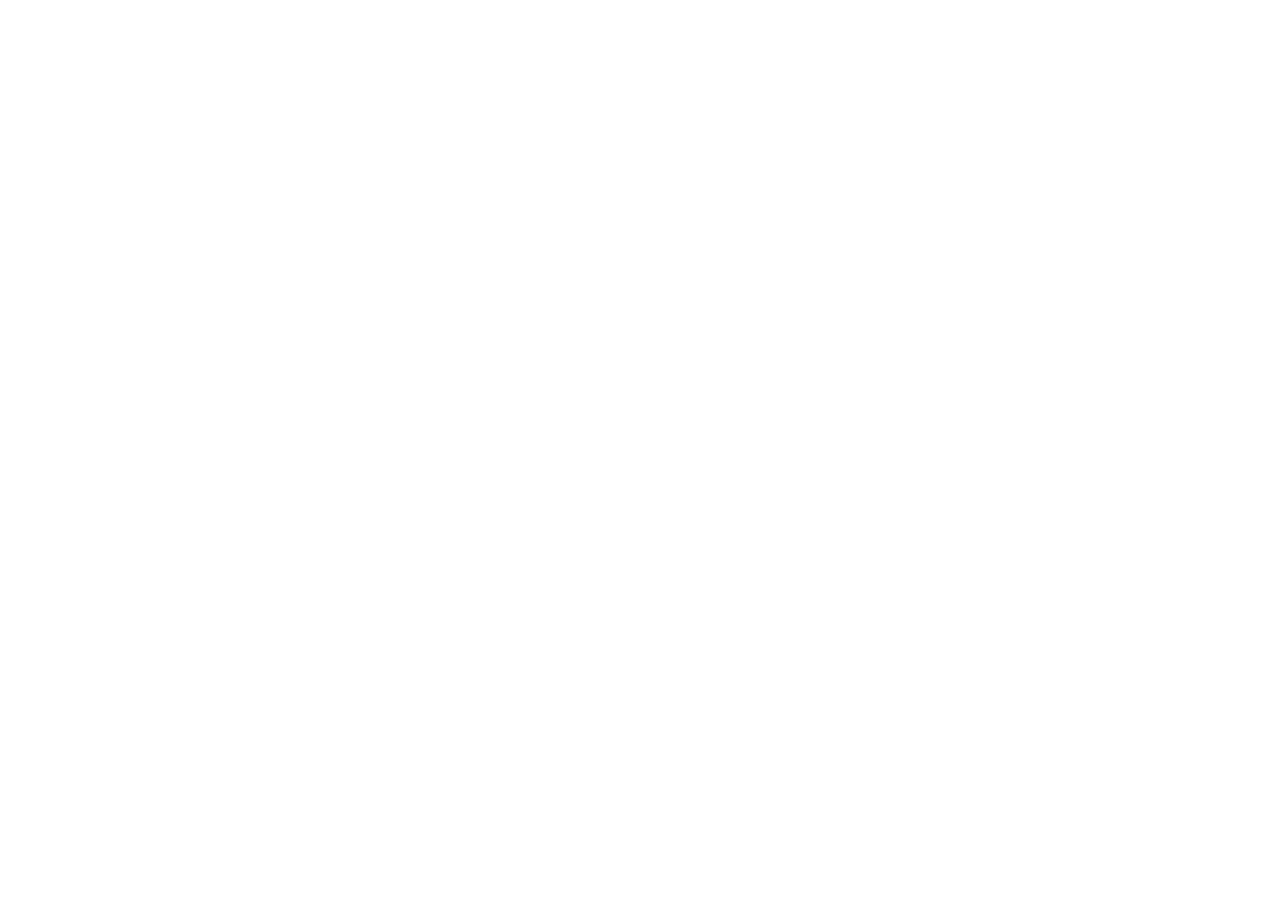
==== commit 8331e2a7: "Redirect the old address to Alpha ex Machina" ====
--- a/index.html
+++ b/index.html
@@ -2,28 +2,33 @@
 <html lang="en">
   <head>
     <meta charset="UTF-8" />
-    <meta name="viewport" content="width=device-width, initial-scale=1.0, viewport-fit=cover" />
-    <link rel="icon" type="image/svg+xml" href="./favicon.svg" />
-    <meta name="description" content="Alpha ex Machina is in open beta testing. Play the risk management card game in your browser and help shape it with your feedback." />
-    <meta name="theme-color" content="#0b1322" />
-    <!-- Link previews in chat, email, and course pages. Crawlers need an absolute image URL. -->
-    <meta property="og:type" content="website" />
-    <meta property="og:site_name" content="Alpha ex Machina" />
-    <meta property="og:title" content="Alpha ex Machina: open beta testing" />
-    <meta property="og:description" content="Join the open beta. Run a financial company, survive the Stress Tests, and share your feedback. Play free in your browser." />
-    <meta property="og:url" content="https://cellis212.github.io/stress-test/" />
-    <meta property="og:image" content="https://cellis212.github.io/stress-test/og.jpg" />
-    <meta property="og:image:width" content="1200" />
-    <meta property="og:image:height" content="630" />
-    <meta property="og:image:alt" content="The Alpha ex Machina logo over a painting of four hooded risk officers playing cards by candlelight." />
-    <meta name="twitter:card" content="summary_large_image" />
-    <!-- Playtest build: keep the public site out of search results until launch. -->
-    <meta name="robots" content="noindex, nofollow" />
-    <title>Alpha ex Machina</title>
-    <script type="module" crossorigin src="./assets/index-CsZsrXK8.js"></script>
-    <link rel="stylesheet" crossorigin href="./assets/index-BhbkU6Uo.css">
+    <meta name="viewport" content="width=device-width, initial-scale=1.0" />
+    <meta name="robots" content="noindex" />
+    <meta name="referrer" content="no-referrer" />
+    <meta http-equiv="refresh" content="2;url=https://alphaexmachina.app/" />
+    <link rel="canonical" href="https://alphaexmachina.app/" />
+    <title>Alpha ex Machina has moved</title>
+    <script>
+      const previous = new URL(window.location.href)
+      const destination = new URL('https://alphaexmachina.app/')
+      destination.pathname = previous.pathname.replace(/^\/stress-test(?=\/|$)/, '') || '/'
+      destination.search = previous.search
+      destination.hash = previous.hash
+      window.location.replace(destination.href)
+    </script>
+    <style>
+      html { color-scheme: dark; background: #111a20; color: #f2f1e9; font-family: system-ui, sans-serif; }
+      body { margin: 0; min-height: 100vh; display: grid; place-items: center; }
+      main { box-sizing: border-box; width: min(100%, 40rem); padding: 2rem; }
+      h1 { font-size: clamp(1.7rem, 5vw, 2.5rem); line-height: 1.2; }
+      p { line-height: 1.6; }
+      a { color: #f0c575; }
+    </style>
   </head>
   <body>
-    <div id="root"></div>
+    <main>
+      <h1>Alpha ex Machina has moved</h1>
+      <p>Opening the new site. <a href="https://alphaexmachina.app/">Continue to Alpha ex Machina</a>.</p>
+    </main>
   </body>
 </html>
